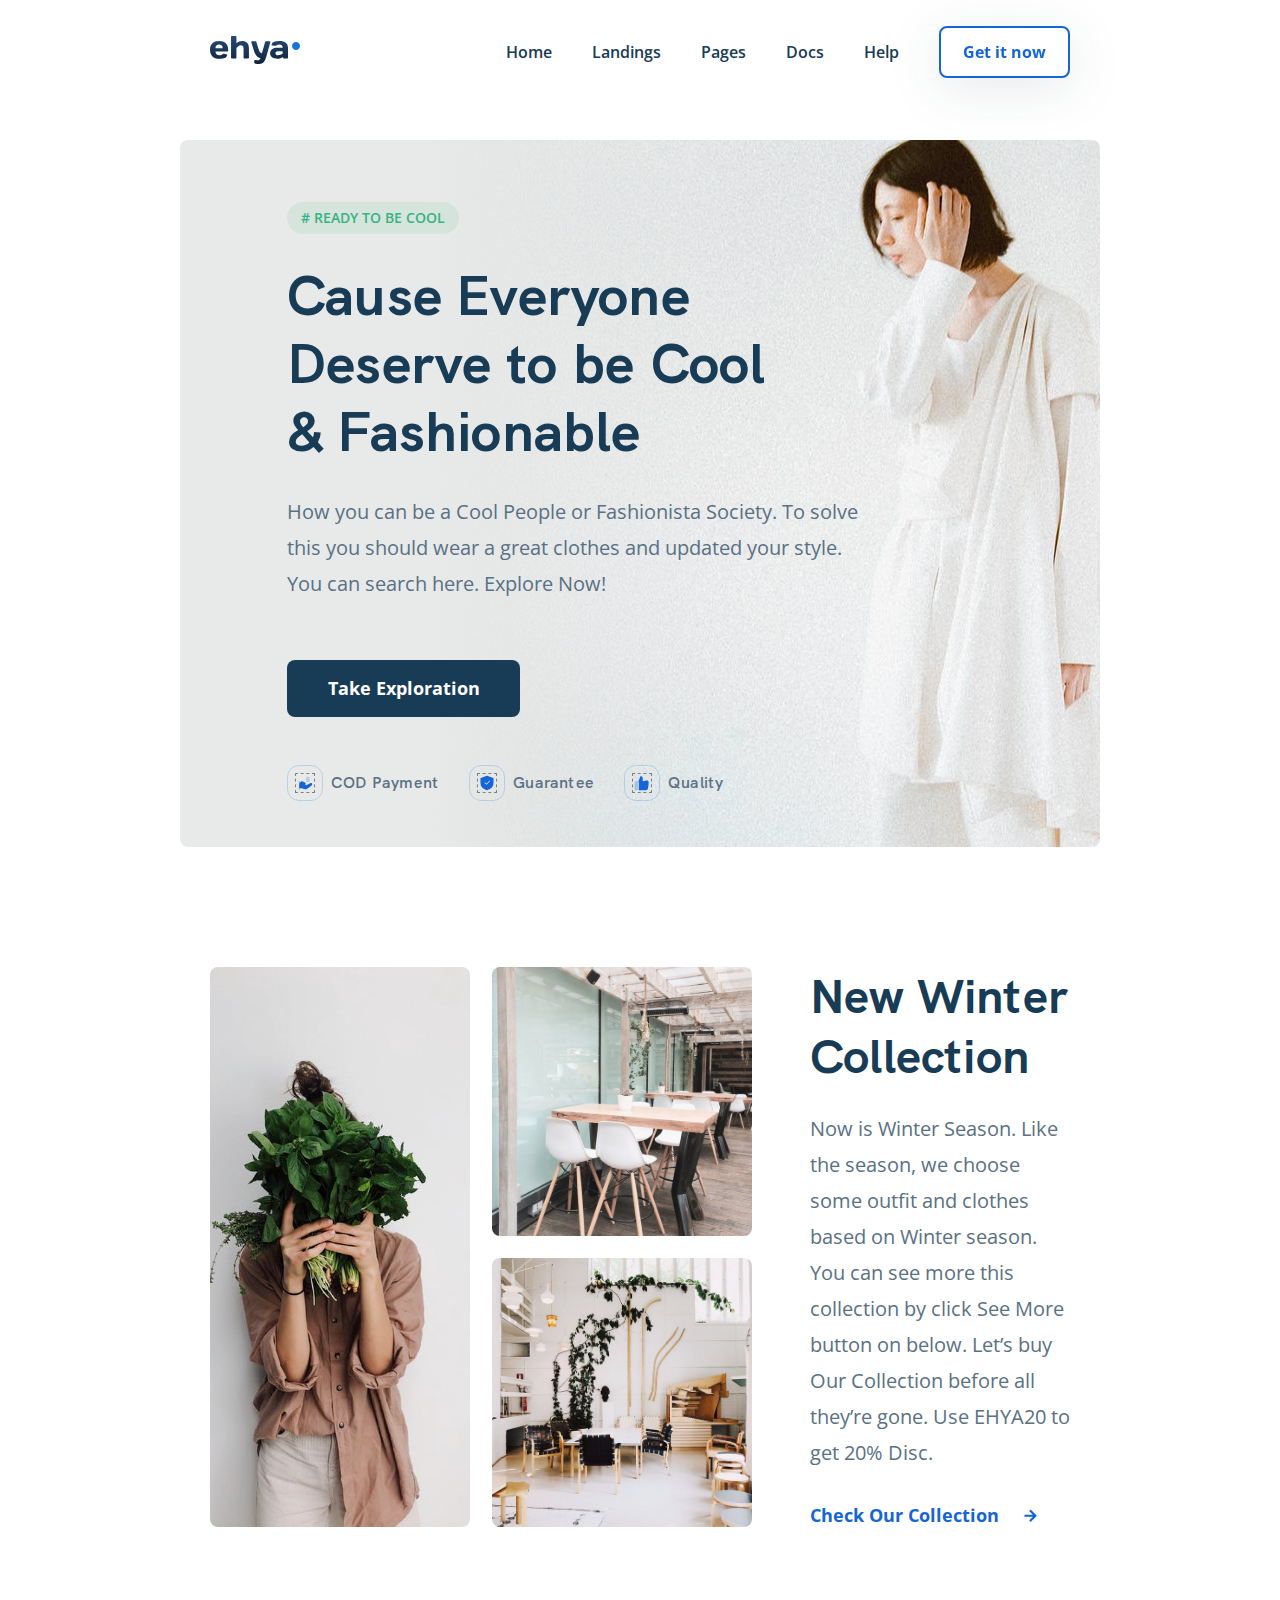
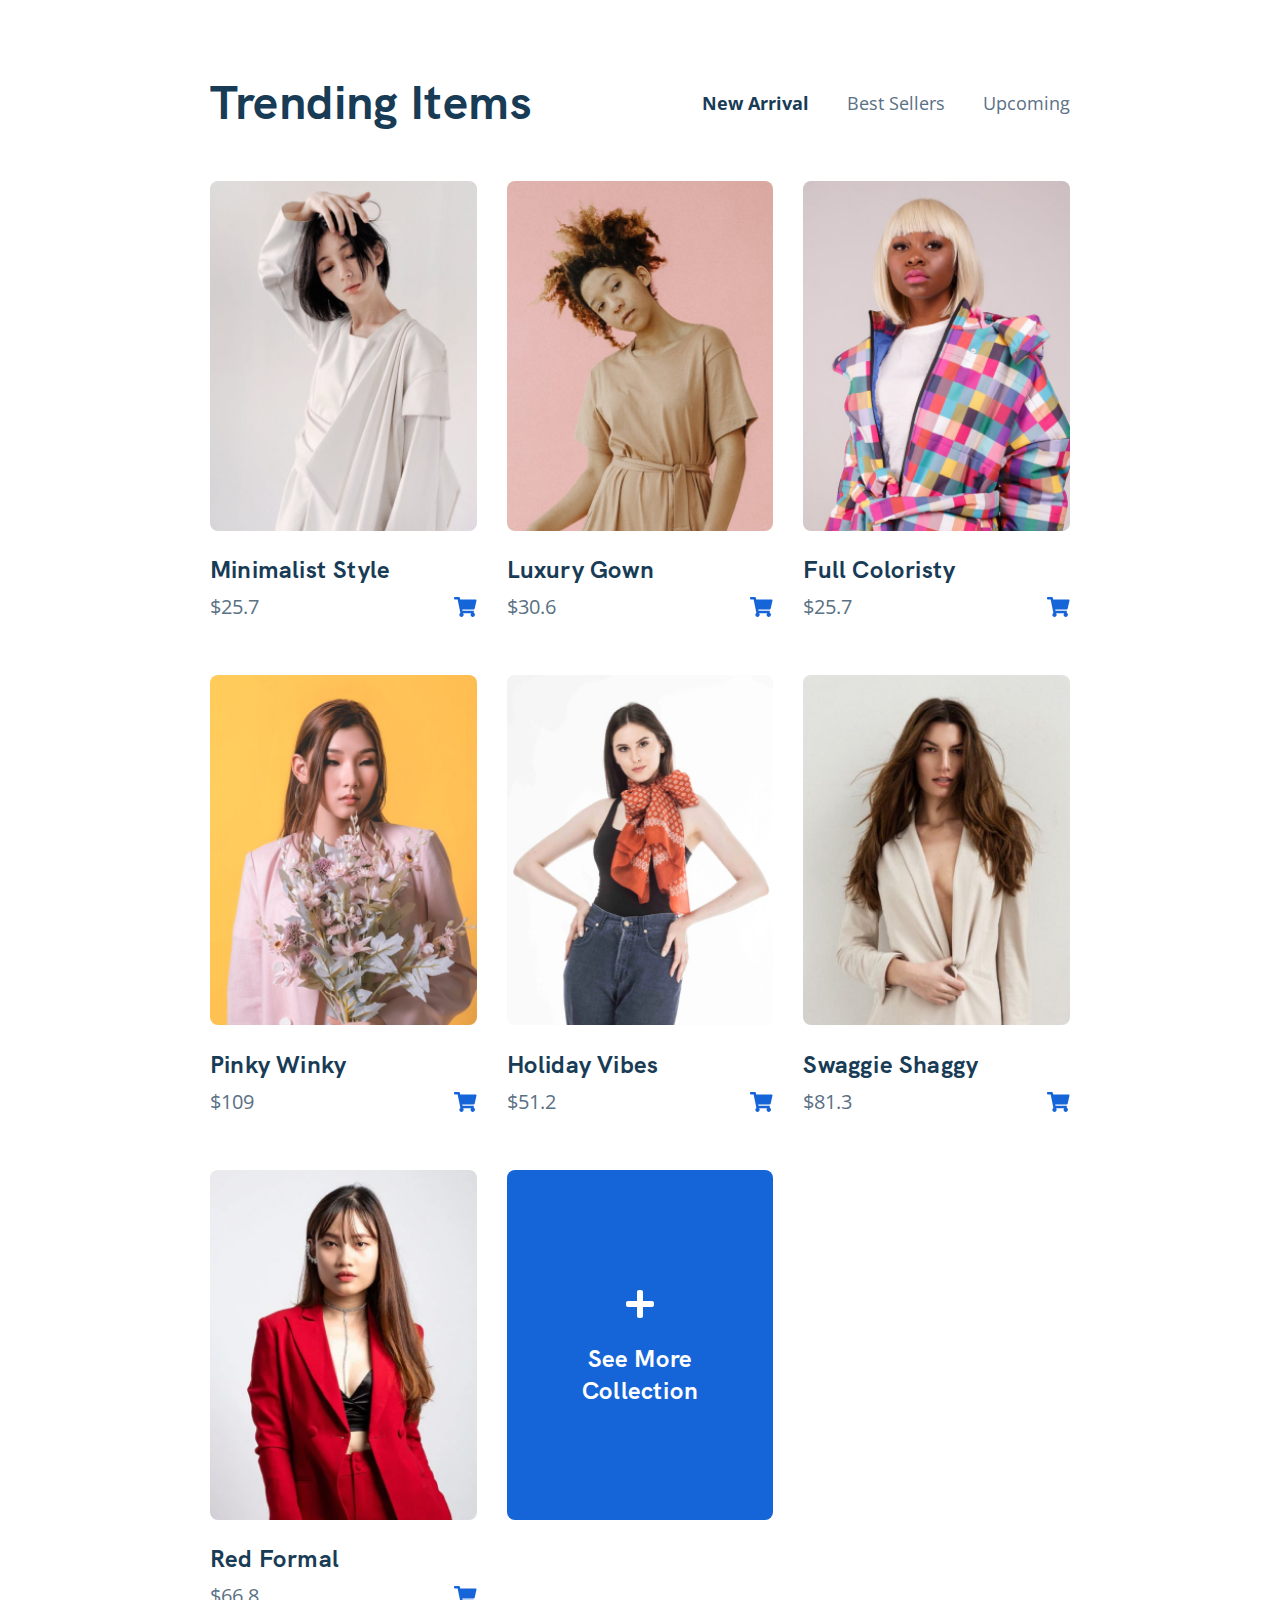
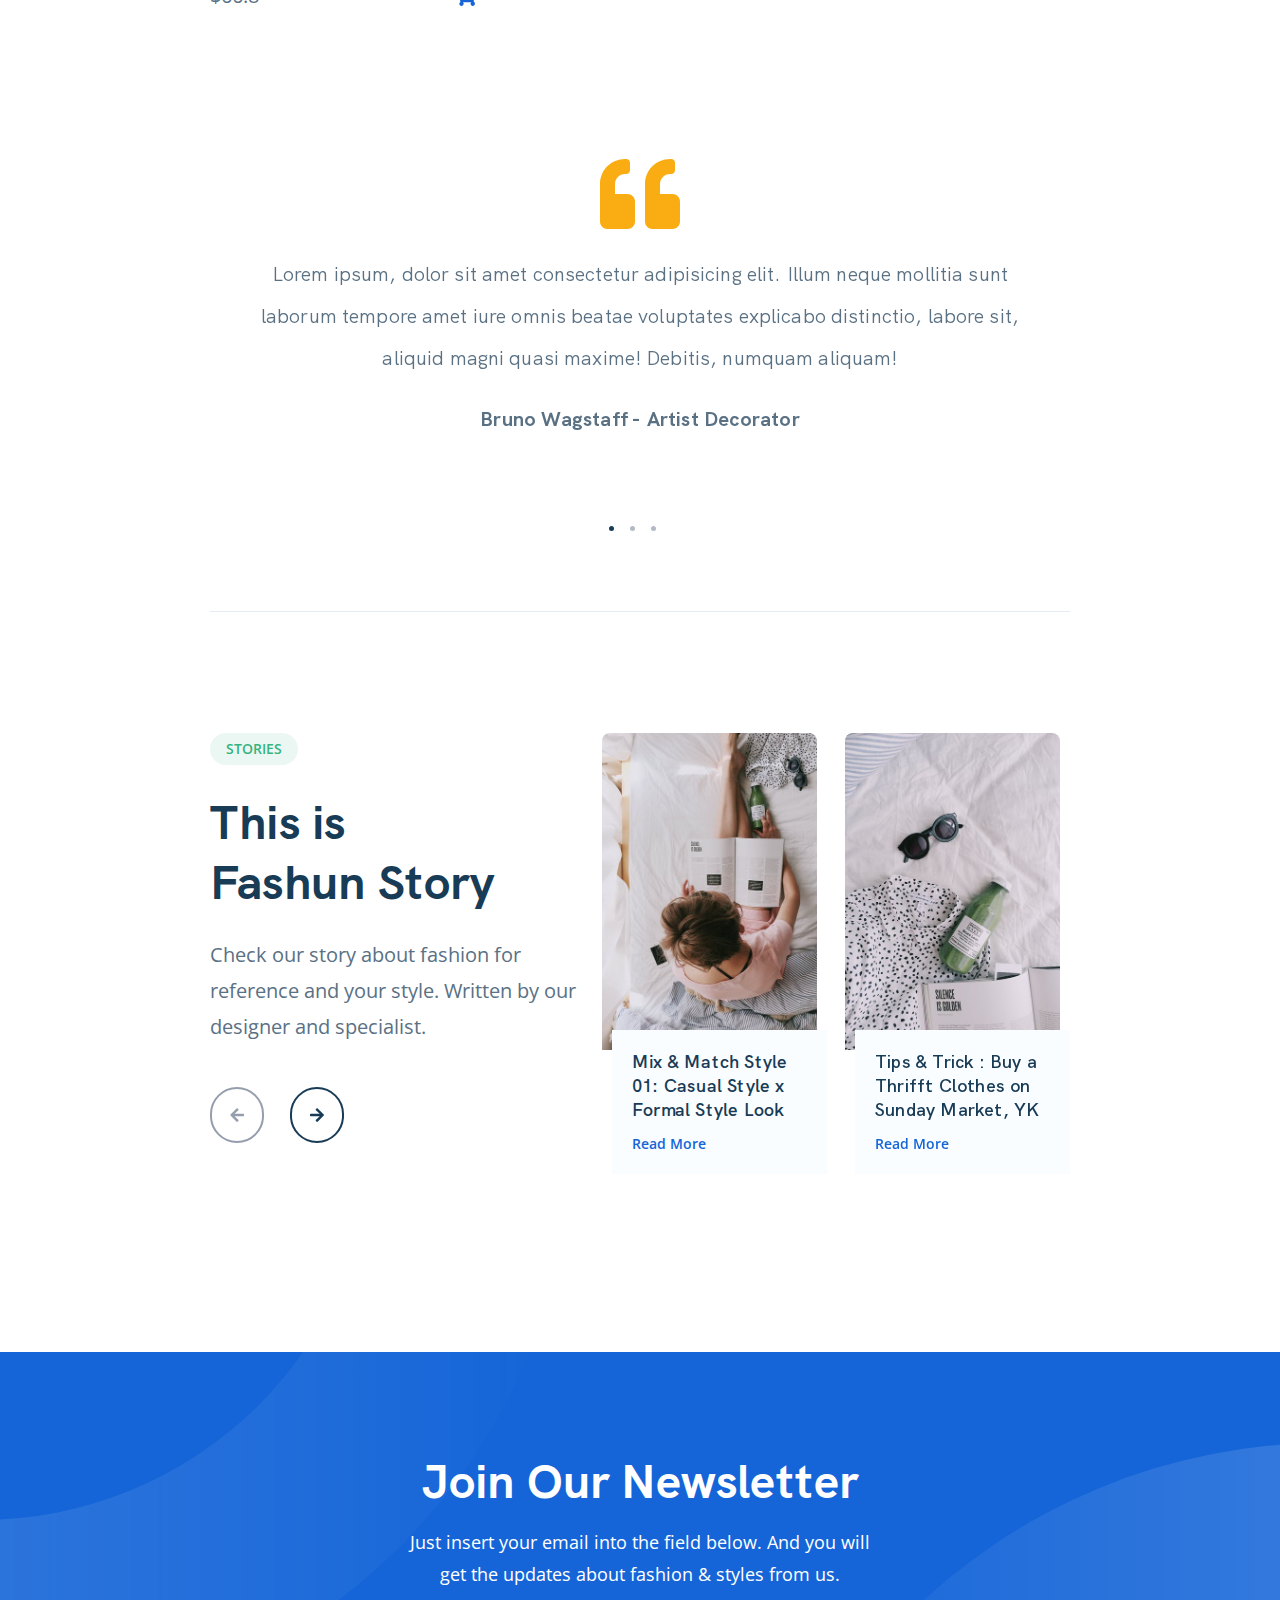
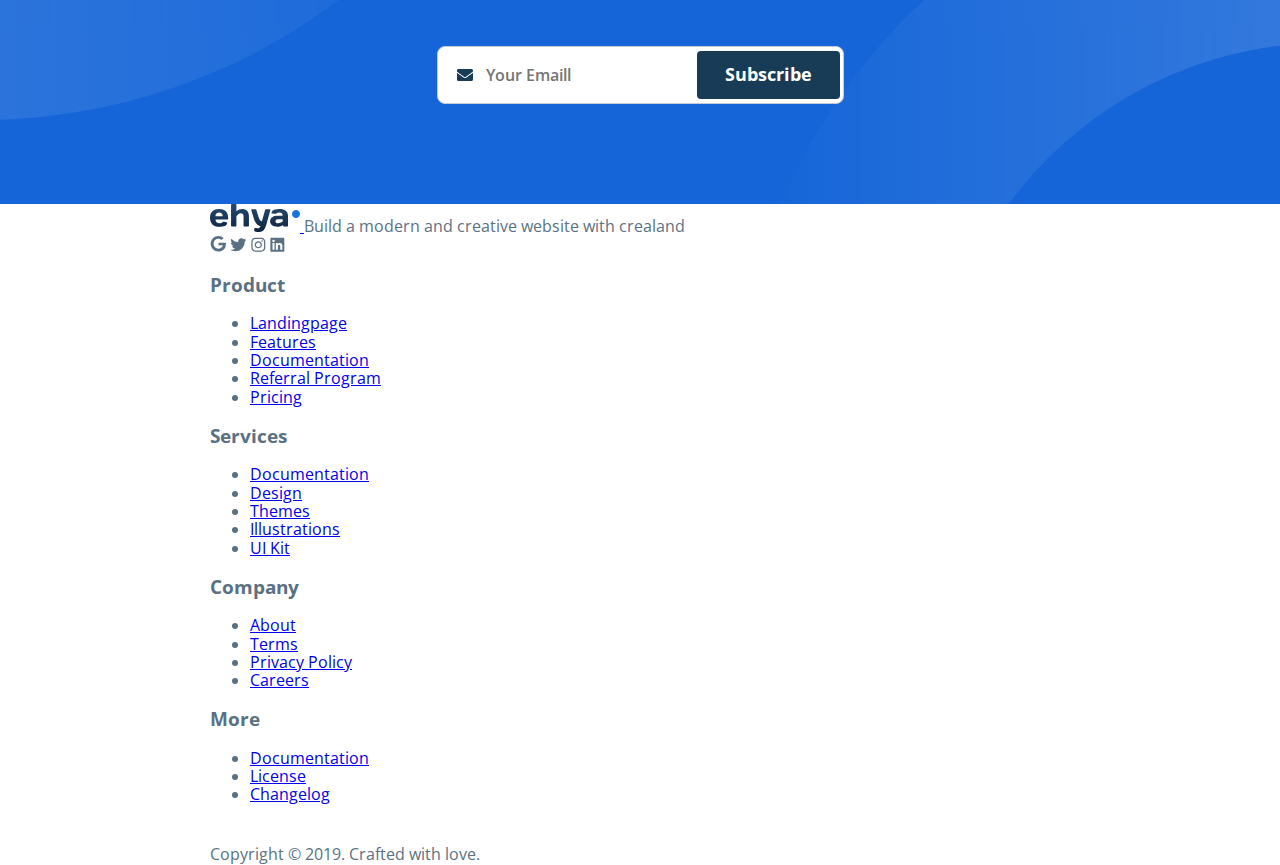
==== index.html @ c58fa890 "create: footer in index html" ====
<!DOCTYPE html>
<html lang="en">
  <head>
    <meta charset="UTF-8" />
    <meta name="viewport" content="width=device-width, initial-scale=1.0" />
    <title>Ehya - Your Fashion</title>
    <link
      href="https://fonts.googleapis.com/css2?family=Open+Sans:wght@400;600;700&display=swap"
      rel="stylesheet"
    />
    <link rel="stylesheet" href="css/swiper-bundle.min.css" />
    <link rel="stylesheet" href="css/style.css" />
  </head>
  <body>
    <header class="header">
      <div class="container header__container">
        <div class="header-wrapper">
          <a href="#" class="logo">
            <img src="img/header/Logo.svg" alt="Logo: Ehya" class="logo" />
          </a>
          <div class="header-right header-right--mobile--hiden">
            <nav>
              <ul class="header-menu">
                <li class="header-menu__item">
                  <a href="#" class="header-menu__link">Home</a>
                </li>
                <li class="header-menu__item">
                  <a href="#" class="header-menu__link">Landings</a>
                </li>
                <li class="header-menu__item">
                  <a href="#" class="header-menu__link">Pages</a>
                </li>
                <li class="header-menu__item">
                  <a href="#" class="header-menu__link">Docs</a>
                </li>
                <li class="header-menu__item">
                  <a href="#" class="header-menu__link">Help</a>
                </li>
              </ul>
            </nav>
            <button class="header__button">Get it now</button>
            <button class="header-right__button">
              <img src="img/header/close.svg" alt="Icon: close" />
            </button>
          </div>
          <!-- /.header-right -->
          <button class="menu-button header__menu-button">
            <span class="menu-button__line"></span>
            <span class="menu-button__line"></span>
            <span class="menu-button__line"></span>
          </button>
        </div>
        <!-- /.header-wrapper -->
      </div>
      <!-- /.container -->
    </header>
    <!-- /.header -->

    <div class="hero">
      <div class="hero__background">
        <div class="hero__container">
          <div class="hero__info">
            <span class="hero__badge badge"># Ready to be Cool</span>
            <h1 class="title hero__title">
              Cause Everyone Deserve to&nbsp;be&nbsp;Cool & Fashionable
            </h1>
            <p class="hero__text">
              How you can be a Cool People or Fashionista Society. To solve this
              you should wear a great clothes and updated your style. You can
              search here. Explore Now!
            </p>
          </div>
          <!-- /.hero__info -->
          <button class="hero__button">Take Exploration</button>
          <ul class="hero__list">
            <li class="hero__item">
              <div class="hero__image-wrapper">
                <img
                  src="img/hero/Icon_Get_Money.svg"
                  alt="Icon: Get Money"
                  class="hero__image"
                />
              </div>
              <span class="hero__advantage">COD Payment</span>
            </li>
            <li class="hero__item">
              <div class="hero__image-wrapper">
                <img
                  src="img/hero/Icon_Protection.svg"
                  alt="Icon: Protection"
                  class="hero__image"
                />
              </div>
              <span class="hero__advantage">Guarantee</span>
            </li>
            <li class="hero__item">
              <div class="hero__image-wrapper">
                <img
                  src="img/hero/Icon_Like.svg"
                  alt="Icon: Like"
                  class="hero__image"
                />
              </div>
              <span class="hero__advantage">Quality</span>
            </li>
          </ul>
        </div>
        <!-- /.hero__container -->
      </div>
    </div>
    <!-- /.hero -->

    <div class="collection">
      <div class="container">
        <div class="collection-wrapper">
          <div class="collection__image-wrapper">
            <img
              src="img/collection/image-big.png"
              alt="Image: Collection image"
              class="collection__image collection__image--big"
            />
            <img
              src="img/collection/image-small-1.png"
              alt="Image: Collection image"
              class="collection__image"
            />
            <img
              src="img/collection/image-small-2.png"
              alt="Image: Collection Image"
              class="collection__image"
            />
          </div>
          <!-- /.collection__image-wrapper -->
          <div class="collection__info">
            <h2 class="title collection__title">New Winter Collection</h2>
            <p class="collection__text">
              Now is Winter Season. Like the season, we choose some outfit and
              clothes based on Winter season. You can see more this collection
              by click See More button on below. Let’s buy Our Collection before
              all they’re gone. Use EHYA20 to get 20% Disc.
            </p>
            <a href="#" class="collection__link">
              Check Our Collection
              <img
                src="img/collection/arrow.svg"
                alt="Icon: Arrow"
                class="collection__arrow"
              />
            </a>
          </div>
          <!-- /.collection__info -->
        </div>
        <!-- /.collection-wrapper -->
      </div>
      <!-- /.container -->
    </div>
    <!-- /.collection -->

    <div class="trends">
      <div class="container">
        <div class="trends__top">
          <h2 class="title trends__title">Trending Items</h2>
          <ul class="tabs">
            <li
              data-target=".new-arrival"
              class="tabs__item tabs__item--active"
            >
              New Arrival
            </li>
            <li data-target=".best-sellers" class="tabs__item">Best Sellers</li>
            <li data-target=".upcoming" class="tabs__item">Upcoming</li>
          </ul>
        </div>
        <!-- /.trends__top -->
        <div class="card-wrapper">
          <div class="card trends__card card--active new-arrival upcoming">
            <img
              src="img/trends/minimalist-style.jpg"
              alt="Image: Minimalist Style"
              class="card__image"
            />
            <div class="card__info">
              <h3 class="card__title">Minimalist Style</h3>
              <span class="card__price">$25.7</span>
              <img
                src="img/trends/shopping-cart.svg"
                alt="Icon: Shopping cart"
                class="card__cart"
              />
            </div>
            <!-- /.card__info -->
          </div>
          <!-- /.card -->

          <div class="card trends__card card--active new-arrival upcoming">
            <img
              src="img/trends/luxury-gown.jpg"
              alt="Image: Luxury Gown"
              class="card__image"
            />
            <div class="card__info">
              <h3 class="card__title">Luxury Gown</h3>
              <span class="card__price">$30.6</span>
              <img
                src="img/trends/shopping-cart.svg"
                alt="Icon: Shopping cart"
                class="card__cart"
              />
            </div>
            <!-- /.card__info -->
          </div>
          <!-- /.card -->

          <div class="card trends__card card--active new-arrival best-sellers">
            <img
              src="img/trends/full-coloristy.jpg"
              alt="Image: Full Coloristy"
              class="card__image"
            />
            <div class="card__info">
              <h3 class="card__title">Full Coloristy</h3>
              <span class="card__price">$25.7</span>
              <img
                src="img/trends/shopping-cart.svg"
                alt="Icon: Shopping cart"
                class="card__cart"
              />
            </div>
            <!-- /.card__info -->
          </div>
          <!-- /.card -->

          <div
            class="card trends__card card--active new-arrival best-sellers upcoming"
          >
            <img
              src="img/trends/pinky-winky.jpg"
              alt="Image: Pinky Winky"
              class="card__image"
            />
            <div class="card__info">
              <h3 class="card__title">Pinky Winky</h3>
              <span class="card__price">$109</span>
              <img
                src="img/trends/shopping-cart.svg"
                alt="Icon: Shopping cart"
                class="card__cart"
              />
            </div>
            <!-- /.card__info -->
          </div>
          <!-- /.card -->

          <div class="card trends__card card--active new-arrival upcoming">
            <img
              src="img/trends/holiday-vibes.jpg"
              alt="Image: Holiday Vibes"
              class="card__image"
            />
            <div class="card__info">
              <h3 class="card__title">Holiday Vibes</h3>
              <span class="card__price">$51.2</span>
              <img
                src="img/trends/shopping-cart.svg"
                alt="Icon: Shopping cart"
                class="card__cart"
              />
            </div>
            <!-- /.card__info -->
          </div>
          <!-- /.card -->

          <div class="card trends__card card--active new-arrival best-sellers">
            <img
              src="img/trends/swaggie-shaggy.jpg"
              alt="Image: Swaggie Shaggy"
              class="card__image"
            />
            <div class="card__info">
              <h3 class="card__title">Swaggie Shaggy</h3>
              <span class="card__price">$81.3</span>
              <img
                src="img/trends/shopping-cart.svg"
                alt="Icon: Shopping cart"
                class="card__cart"
              />
            </div>
            <!-- /.card__info -->
          </div>
          <!-- /.card -->

          <div class="card trends__card card--active new-arrival">
            <img
              src="img/trends/red-formal.jpg"
              alt="Image: Red Formal"
              class="card__image"
            />
            <div class="card__info">
              <h3 class="card__title">Red Formal</h3>
              <span class="card__price">$66.8</span>
              <img
                src="img/trends/shopping-cart.svg"
                alt="Icon: Shopping cart"
                class="card__cart"
              />
            </div>
            <!-- /.card__info -->
          </div>
          <!-- /.card -->

          <div class="card-add trends__card">
            <div class="card-add__info">
              <img
                src="img/trends/plus.svg"
                alt="Icon: Plus"
                class="card-add__image"
              />
              <span class="card-add__text">See More Collection</span>
            </div>
            <!-- /.card-add__info -->
          </div>
          <!-- /.card-add -->
        </div>
        <!-- /.card-wrapper -->
      </div>
      <!-- /.container -->
    </div>
    <!-- /.trends -->

    <div class="comments">
      <div class="comments__swiper-container swiper-container">
        <div class="comments__swiper-wrapper swiper-wrapper">
          <div class="comments__swiper-slide swiper-slide">
            <img
              src="img/comments/quote.svg"
              alt="Icon: quote"
              class="comments__image"
            />
            <p class="comments__text">
              Lorem ipsum, dolor sit amet consectetur adipisicing elit. Illum
              neque mollitia sunt laborum tempore amet iure omnis beatae
              voluptates explicabo distinctio, labore sit, aliquid magni quasi
              maxime! Debitis, numquam aliquam!
            </p>
            <span class="comments__author">
              <span class="comments__author-name">Bruno Wagstaff -&#160;</span>
              Artist Decorator
            </span>
          </div>
          <!-- /.comments__swiper-slide -->

          <div class="comments__swiper-slide swiper-slide">
            <img
              src="img/comments/quote.svg"
              alt="Icon: quote"
              class="comments__image"
            />
            <p class="comments__text">
              "I absolutely love the designs and styles that Ehya creates..They
              are so different and innovative. I have bought several times from
              the collections and what I love is that they really are timeless
              pieces and the quality of the fabric is devine.... I look forward
              to seeing the new collections from season to season”
            </p>
            <span class="comments__author">
              <span class="comments__author-name">Alicia Puma -&#160;</span>
              Fashun Customer
            </span>
          </div>
          <!-- /.comments__swiper-slide -->

          <div class="comments__swiper-slide swiper-slide">
            <img
              src="img/comments/quote.svg"
              alt="Icon: quote"
              class="comments__image"
            />
            <p class="comments__text">
              Lorem ipsum dolor sit amet consectetur adipisicing elit.
              Voluptatibus sapiente dolorem qui tempore nobis cumque culpa enim
              asperiores. Veritatis, sint autem. Quaerat, fugit possimus nihil
              neque ratione ipsum vero modi libero consequatur doloremque
              tempore hic!
            </p>
            <span class="comments__author">
              <span class="comments__author-name">Jaylen Sullivan -&#160;</span>
              Stylist
            </span>
          </div>
          <!-- /.comments__swiper-slide -->
        </div>
        <!-- /.comments__swiper-wrapper -->

        <div class="comments__swiper-pagination"></div>
        <!-- /.comments__swiper-pagination -->
      </div>
      <!-- /.comments__swiper-container -->
    </div>
    <!-- /.comments -->

    <div class="history">
      <div class="container">
        <div class="history-wrapper">
          <div class="history__left">
            <span class="history__badge badge">Stories</span>
            <h2 class="title history__title">This is Fashun&nbsp;Story</h2>
            <p class="history__text">
              Check our story about fashion for reference and your style.
              Written by our designer and specialist.
            </p>
            <div class="history__button-wrapper">
              <button class="history__button history__button-prev">
                <svg class="history__icon">
                  <use xlink:href="img/history/arrow-sprite.svg#left"></use>
                </svg>
              </button>
              <button class="history__button history__button-next">
                <svg class="history__icon">
                  <use xlink:href="img/history/arrow-sprite.svg#right"></use>
                </svg>
              </button>
            </div>
            <!-- /.history__button-wrapper -->
          </div>
          <!-- /.history__left -->

          <div class="history__swiper-container swiper-container">
            <div class="swiper-wrapper">
              <div class="history__swiper-slide history-slide swiper-slide">
                <img
                  src="img/history/history-slide-1.png"
                  alt="Image: Slide image"
                  class="history-slide__image"
                />
                <div class="history-slide__info">
                  <h3 class="history-slide__title">
                    Mix & Match Style 01: Casual Style x Formal Style Look
                  </h3>
                  <a href="#" class="history-slide__link">Read More</a>
                </div>
              </div>
              <!-- /.history__swiper-slide -->

              <div class="history__swiper-slide history-slide swiper-slide">
                <img
                  src="img/history/history-slide-2.png"
                  alt="Image: Slide image"
                  class="history-slide__image"
                />
                <div class="history-slide__info">
                  <h3 class="history-slide__title">
                    Tips & Trick : Buy a Thrifft Clothes on Sunday Market, YK
                  </h3>
                  <a href="#" class="history-slide__link">Read More</a>
                </div>
              </div>
              <!-- /.history__swiper-slide -->

              <div class="history__swiper-slide history-slide swiper-slide">
                <img
                  src="img/history/history-slide-3.jpg"
                  alt="Image: Slide image"
                  class="history-slide__image"
                />
                <div class="history-slide__info">
                  <h3 class="history-slide__title">
                    Mix & Match Style 01: Casual Style x Formal Style Look
                  </h3>
                  <a href="#" class="history-slide__link">Read More</a>
                </div>
              </div>
              <!-- /.history__swiper-slide -->

              <div class="history__swiper-slide history-slide swiper-slide">
                <img
                  src="img/history/history-slide-4.jpg"
                  alt="Image: Slide image"
                  class="history-slide__image"
                />
                <div class="history-slide__info">
                  <h3 class="history-slide__title">
                    Mix & Match Style 01: Casual Style x Formal Style Look
                  </h3>
                  <a href="#" class="history-slide__link">Read More</a>
                </div>
              </div>
              <!-- /.history__swiper-slide -->
            </div>
            <!-- /.history__swiper-wrapper -->
          </div>
          <!-- /.history__swiper-container -->
        </div>
        <!-- /.history-wrapper -->
      </div>
      <!-- /.container -->
    </div>
    <!-- /.history -->

    <div class="feedback">
      <div class="feedback__circle feedback__circle--first"></div>
      <!-- /.feedback__circle -->
      <div class="container">
        <div class="feedback-wrapper">
          <div class="feedback__left">
            <h2 class="title feedback__title">Join Our Newsletter</h2>
            <p class="feedback__text">
              Just insert your email into the field below. And you will get the
              updates about fashion & styles from us.
            </p>
          </div>
          <!-- /.feedback__left -->
          <form action="send.php" method="POST" class="feedback__form form">
            <img
              src="img/feedback/email.svg"
              alt="Icon: email"
              class="feedback__icon"
            />
            <input
              type="email"
              class="feedback__input"
              placeholder="Your Emaill"
              name="email"
              required
            />
            <button class="feedback__button">Subscribe</button>
          </form>
        </div>
        <!-- /.feedback-wrapper -->
      </div>
      <!-- /.container -->
      <div class="feedback__circle feedback__circle--second"></div>
      <!-- /.feedback__circle -->
    </div>
    <!-- /.feedback -->

    <div class="footer">
      <div class="container">
        <div class="footer-top">
          <div class="footer__info">
            <a href="#" class="logo">
              <img src="img/header/Logo.svg" alt="Logo: Ehya" class="logo" />
            </a>
            <span class="footer__text"
              >Build a modern and creative website with crealand</span
            >
            <div class="footer__social">
              <a
                href="mail.google.com"
                target="_blank"
                class="footer__social-link"
                ><img
                  src="img/footer/google.svg"
                  alt="Icon: google"
                  class="footer__social-icon"
              /></a>
              <a href="twitter.com" target="_blank" class="footer__social-link"
                ><img
                  src="img/footer/twitter.svg"
                  alt="Icon: twitter"
                  class="footer__social-icon"
              /></a>
              <a
                href="instagram.com"
                target="_blank"
                class="footer__social-link"
                ><img
                  src="img/footer/instagram.svg"
                  alt="Icon: instagram"
                  class="footer__social-icon"
              /></a>
              <a
                href="ru.linkedin.com"
                target="_blank"
                class="footer__social-link"
                ><img
                  src="img/footer/linkedin.svg"
                  alt="Icon: linkedin"
                  class="footer__social-icon"
              /></a>
            </div>
            <!-- /.footer__social -->
          </div>
          <!-- /.footer__info -->

          <div class="footer__list footer__product">
            <h3 class="footer__title">Product</h3>
            <ul class="footer__ul">
              <li class="footer__item">
                <a href="#" class="footer__link">Landingpage</a>
              </li>
              <li class="footer__item">
                <a href="#" class="footer__link">Features</a>
              </li>
              <li class="footer__item">
                <a href="#" class="footer__link">Documentation</a>
              </li>
              <li class="footer__item">
                <a href="#" class="footer__link">Referral Program</a>
              </li>
              <li class="footer__item">
                <a href="#" class="footer__link">Pricing</a>
              </li>
            </ul>
          </div>
          <!-- /.footer-list -->

          <div class="footer__list">
            <h3 class="footer__title">Services</h3>
            <ul class="footer__ul">
              <li class="footer__item">
                <a href="#" class="footer__link">Documentation</a>
              </li>
              <li class="footer__item">
                <a href="#" class="footer__link">Design</a>
              </li>
              <li class="footer__item">
                <a href="#" class="footer__link">Themes</a>
              </li>
              <li class="footer__item">
                <a href="#" class="footer__link">Illustrations</a>
              </li>
              <li class="footer__item">
                <a href="#" class="footer__link">UI Kit</a>
              </li>
            </ul>
          </div>
          <!-- /.footer-list -->

          <div class="footer__list footer__company">
            <h3 class="footer__title">Company</h3>
            <ul class="footer__ul">
              <li class="footer__item">
                <a href="#" class="footer__link">About</a>
              </li>
              <li class="footer__item">
                <a href="#" class="footer__link">Terms</a>
              </li>
              <li class="footer__item">
                <a href="#" class="footer__link">Privacy Policy</a>
              </li>
              <li class="footer__item">
                <a href="#" class="footer__link">Careers</a>
              </li>
            </ul>
          </div>
          <!-- /.footer-list -->

          <div class="footer__list">
            <h3 class="footer__title">More</h3>
            <ul class="footer__ul">
              <li class="footer__item">
                <a href="#" class="footer__link">Documentation</a>
              </li>
              <li class="footer__item">
                <a href="#" class="footer__link">License</a>
              </li>
              <li class="footer__item">
                <a href="#" class="footer__link">Changelog</a>
              </li>
            </ul>
          </div>
          <!-- /.footer-list -->
        </div>
        <!-- /.footer-top -->

        <div class="footer-bottom">
          <div class="footer__image-wrapper">
            <img
              src="img/footer/heart.svg"
              alt="Icon: heart"
              class="footer__image"
            />
          </div>
          <span class="footer__copyright"
            >Copyright © 2019. Crafted with love.</span
          >
        </div>
        <!-- /.footer-bottom -->
      </div>
      <!-- /.container -->
    </div>
    <!-- /.footer -->

    <script src="js/jquery-3.5.1.min.js"></script>
    <script src="js/swiper-bundle.min.js"></script>
    <script src="js/jquery.validate.min.js"></script>
    <script src="js/main.js"></script>
  </body>
</html>
---- css/style.css ----
@font-face{font-family:'HK Grotesk';src:url("../fonts/HKGrotesk-Regular.woff2") format("woff2");src:url("../fonts/HKGrotesk-Regular.woff") format("woff");font-weight:400;font-style:normal;display:swap}@font-face{font-family:'HK Grotesk';src:url("../fonts/HKGrotesk-SemiBold.woff2") format("woff2");src:url("../fonts/HKGrotesk-SemiBold.woff") format("woff");font-weight:600;font-style:normal;display:swap}@font-face{font-family:'HK Grotesk';src:url("../fonts/HKGrotesk-Bold.woff2") format("woff2");src:url("../fonts/HKGrotesk-Bold.woff") format("woff");font-weight:700;font-style:normal;display:swap}*{box-sizing:border-box}html{overflow-x:hidden}body{font-family:'Open Sans', sans-serif;color:#5A7184;background-color:#fff;overflow-x:hidden}button,input{outline:none}button:active,button:focus,input:active,input:focus{outline:none}.container{max-width:1140px;margin:auto}.title{margin:0;font-family:HK Grotesk;font-style:normal;font-weight:bold;font-size:48px;line-height:60px;letter-spacing:0.2px;color:#183B56}.badge{padding:6px;display:inline-block;font-style:normal;font-weight:600;font-size:14px;line-height:20px;color:#36B37E;text-align:center;text-transform:uppercase;background:rgba(54,179,126,0.1);border-radius:2000px}/*! normalize.css v8.0.1 | MIT License | github.com/necolas/normalize.css */html{line-height:1.15;-webkit-text-size-adjust:100%}body{margin:0}main{display:block}h1{font-size:2em;margin:0.67em 0}hr{box-sizing:content-box;height:0;overflow:visible}pre{font-family:monospace, monospace;font-size:1em}a{background-color:transparent}abbr[title]{border-bottom:none;text-decoration:underline;text-decoration:underline dotted}b,strong{font-weight:bolder}code,kbd,samp{font-family:monospace, monospace;font-size:1em}small{font-size:80%}sub,sup{font-size:75%;line-height:0;position:relative;vertical-align:baseline}sub{bottom:-0.25em}sup{top:-0.5em}img{border-style:none}button,input,optgroup,select,textarea{font-family:inherit;font-size:100%;line-height:1.15;margin:0}button,input{overflow:visible}button,select{text-transform:none}button,[type="button"],[type="reset"],[type="submit"]{-webkit-appearance:button}button::-moz-focus-inner,[type="button"]::-moz-focus-inner,[type="reset"]::-moz-focus-inner,[type="submit"]::-moz-focus-inner{border-style:none;padding:0}button:-moz-focusring,[type="button"]:-moz-focusring,[type="reset"]:-moz-focusring,[type="submit"]:-moz-focusring{outline:1px dotted ButtonText}fieldset{padding:0.35em 0.75em 0.625em}legend{box-sizing:border-box;color:inherit;display:table;max-width:100%;padding:0;white-space:normal}progress{vertical-align:baseline}textarea{overflow:auto}[type="checkbox"],[type="radio"]{box-sizing:border-box;padding:0}[type="number"]::-webkit-inner-spin-button,[type="number"]::-webkit-outer-spin-button{height:auto}[type="search"]{-webkit-appearance:textfield;outline-offset:-2px}[type="search"]::-webkit-search-decoration{-webkit-appearance:none}::-webkit-file-upload-button{-webkit-appearance:button;font:inherit}details{display:block}summary{display:list-item}template{display:none}[hidden]{display:none}.header{padding:26px 0}.header-wrapper{display:flex;justify-content:space-between;align-items:center}.header-right{display:flex;align-items:center;padding-left:26px}.header-right__button{display:none}.header-menu{display:flex;justify-content:center;flex-wrap:wrap;margin:0;padding:0;list-style-type:none}.header-menu__item{font-style:normal;font-weight:600;font-size:16px;line-height:22px}.header-menu__item:not(:last-child){margin-right:40px}.header-menu__link{text-decoration:none;color:#183B56}.header__button{margin-left:40px;padding:13px;min-width:131px;background-color:#fff;border:2px solid #1565D8;border-radius:8px;filter:drop-shadow(0px 10px 25px rgba(21,37,72,0.1));font-style:normal;font-weight:bold;font-size:16px;line-height:22px;color:#1565D8}.hero{position:relative;padding-top:36px;padding-bottom:120px}.hero__background{width:1280px;margin:auto;background:#E8EAE9 url("../img/hero/hero-bg.png") 358px -377px no-repeat;border-radius:8px;overflow:hidden}.hero__container{width:100%;height:100%;padding:62px 107px 30px;background:linear-gradient(270deg, rgba(238,238,238,0.0001) 67.34%, #E8EAE9 100%);background-position:358px;background-repeat:no-repeat}.hero__info{max-width:652px;margin-bottom:58px}.hero__badge{min-width:172px}.hero__title{margin:28px 0;max-width:480px;font-size:56px;line-height:68px}.hero__text{margin:0;max-width:590px;font-style:normal;font-weight:normal;font-size:20px;line-height:36px}.hero__button{width:233px;margin-bottom:48px;padding:16px;background:#183B56;border-radius:8px;border:none;font-style:normal;font-weight:bold;font-size:18px;line-height:25px;text-align:center;color:#fff}.hero__list{margin:0;padding:0;display:flex;flex-wrap:wrap;list-style-type:none}.hero__item{display:flex;align-items:center;margin-bottom:16px}.hero__item:not(:last-child){margin-right:30px}.hero__image{width:20px;height:20px;border:1px dashed grey}.hero__image-wrapper{width:36px;height:36px;display:flex;margin-right:8px;border:0.75px solid rgba(21,101,216,0.2);align-items:center;justify-content:center;border-radius:12px}.hero__advantage{font-family:HK Grotesk;font-style:normal;font-weight:600;font-size:16px;line-height:20px;letter-spacing:0.2px}.menu-button{display:none}.collection{padding-bottom:145px}.collection-wrapper{display:flex}.collection__image{width:48%;height:48%;object-fit:cover;border-radius:8px}.collection__image--big{width:48%;height:100%}.collection__image-wrapper{width:670px;height:490px;display:flex;flex-direction:column;flex-wrap:wrap;justify-content:space-between;align-content:space-between}.collection__info{max-width:392px;margin-left:58px}.collection__title{margin-bottom:24px}.collection__text{margin-top:0;margin-bottom:32px;font-style:normal;font-weight:normal;font-size:20px;line-height:36px}.collection__link{text-decoration:none;font-style:normal;font-weight:bold;font-size:18px;line-height:25px;color:#1565D8}.collection__arrow{margin-left:20px}.trends{padding-bottom:95px}.trends__top{display:flex;align-items:center;justify-content:space-between;margin-bottom:48px}.trends__card{width:100%;margin-bottom:50px}.tabs{padding:0;margin:0;display:flex;list-style-type:none}.tabs__item{font-style:normal;font-weight:normal;font-size:18px;line-height:25px}.tabs__item:not(:last-child){margin-right:38px}.tabs__item--active{font-weight:bold;color:#183B56}.card{display:none}.card--active{display:block}.card-wrapper{display:grid;grid-template-columns:repeat(4, 1fr);column-gap:30px}.card__image{margin-bottom:20px;width:100%;height:350px;border-radius:8px;object-fit:cover}.card__title{margin-top:0;margin-bottom:3px;flex-basis:100%;font-family:HK Grotesk;font-style:normal;font-weight:bold;font-size:24px;line-height:32px;letter-spacing:0.2px;color:#183B56}.card__info{display:flex;flex-wrap:wrap;justify-content:space-between}.card__price{font-style:normal;font-weight:normal;font-size:20px;line-height:36px}.card-add{display:flex;justify-content:center;padding:120px 0 30px;height:350px;background-color:#1565D8;border-radius:8px;overflow:hidden}.card-add__info{max-width:140px;display:flex;align-items:center;text-align:center;flex-direction:column}.card-add__image{margin-bottom:25px}.card-add__text{font-family:HK Grotesk;font-style:normal;font-weight:bold;font-size:24px;line-height:32px;letter-spacing:0.2px;color:#fff}.comments{padding-bottom:80px}.comments__swiper-container{margin:auto;width:800px}.comments__swiper-slide{max-width:890px;display:flex;flex-direction:column;align-items:center;text-align:center}.comments__swiper-pagination{display:flex;justify-content:center}.comments__swiper-pagination-bullet{display:inline-block;margin-right:16px;width:5px;height:5px;background:#B3BAC5;border-radius:2.5px}.comments__swiper-pagination-bullet-active{background-color:#183B56}.comments__image{margin-bottom:24px}.comments__text{margin-top:0;margin-bottom:28px;font-family:HK Grotesk;font-style:normal;font-weight:normal;font-size:20px;line-height:42px;letter-spacing:0.133333px}.comments__author{margin-bottom:53px;display:flex;flex-wrap:wrap;justify-content:center;font-family:HK Grotesk;font-style:normal;font-weight:bold;font-size:20px;line-height:24px;letter-spacing:0.2px}.history{padding-bottom:140px}.history-wrapper{padding-top:121px;display:flex;justify-content:space-between;border-top:1px solid #E5EAF4}.history__left{max-width:392px}.history__badge{min-width:88px;margin-bottom:28px}.history__title{margin-bottom:24px}.history__text{margin-top:0;margin-bottom:42px;font-style:normal;font-weight:normal;font-size:20px;line-height:36px}.history__button{width:54px;height:56px;display:inline-flex;align-items:center;justify-content:center;background-color:#fff;border:2px solid #183B56;border-radius:2000px;fill:#183B56}.history__button-prev{margin-right:22px}.history__button--disabled{border-color:#959EAD;fill:#959EAD;cursor:default}.history__icon{width:14px;height:14px;fill:inherit}.history__swiper-container{max-width:662px;margin:0}.history-slide{position:relative;width:332px;padding-bottom:158px}.history-slide__image{width:312px;height:317px;object-fit:cover;border-radius:8px 8px 0px 0px}.history-slide__info{position:absolute;top:297px;left:10px;width:312px;padding:20px;background-color:#FAFDFF}.history-slide__title{max-height:104px;margin-top:0;margin-bottom:12px;font-family:HK Grotesk;font-style:normal;font-weight:600;font-size:22px;line-height:32px;letter-spacing:0.2px;color:#183B56;overflow:hidden}.history-slide__link{font-style:normal;font-weight:600;font-size:16px;line-height:22px;text-decoration:none;color:#1565D8}.feedback{position:relative;padding:100px 0;background:#1565D8;overflow:hidden}.feedback__circle{position:absolute;width:1186px;height:1186px;border-radius:50%;display:flex;align-items:center;justify-content:center;opacity:0.2}.feedback__circle::before{content:'';width:786px;height:786px;border-radius:50%;background-color:#1565D8}.feedback__circle--first{top:-818px;left:-612px;background:linear-gradient(270deg, rgba(255,255,255,0.0001) 0%, #fff 99.73%)}.feedback__circle--second{bottom:-825px;right:-639px;background:linear-gradient(270deg, #fff 28.21%, rgba(255,255,255,0.0001) 99.73%)}.feedback-wrapper{display:flex;align-items:center;justify-content:space-between}.feedback__left{z-index:1;max-width:490px}.feedback__title{color:#fff;margin-bottom:14px}.feedback__text{margin:0;font-style:normal;font-weight:normal;font-size:18px;line-height:32px;color:#fff}.feedback__form{max-height:58px;max-width:447px;display:flex;flex-direction:column;position:relative}.feedback__input{width:100%;height:100%;padding:17px 155px 17px 48px;font-style:normal;font-weight:600;font-size:16px;line-height:22px;background:#fff;border:1px solid #C3CAD9;border-radius:8px}.feedback__icon{position:absolute;top:21px;left:20px;width:16px;height:16px}.feedback__button{width:143px;max-height:48px;padding:11px;position:absolute;top:5px;right:4px;bottom:5px;font-style:normal;font-weight:bold;font-size:18px;line-height:25px;text-align:center;color:#FFFFFF;background:#183B56;border-radius:4px;border:none;text-overflow:clip;white-space:nowrap;overflow:hidden;z-index:1}.invalid{color:red}@media (max-width: 1295px){.container{max-width:860px}.hero__background{width:920px;background-position:250px}.hero__container{background-position:250px}.collection__image-wrapper{height:560px}.collection__info{max-width:260px}.card-wrapper{grid-template-columns:repeat(3, 1fr)}.feedback-wrapper{flex-direction:column;text-align:center}.feedback__left{margin-bottom:56px}}@media (min-width: 936px) and (max-width: 1295px){.history-slide__image{width:215px}.history-slide__info{width:215px}.history-slide__title{font-size:18px;line-height:24px}.history-slide__link{font-size:14px;line-height:20px}}@media (max-width: 935px){.container{max-width:700px}.header{padding:18px 0}.hero{padding:30px 0 80px}.hero__background{width:760px;background-position:0 -395px}.hero__container{padding:36px 28px 20px;background-position:0}.hero__info{max-width:410px;margin-bottom:36px}.hero__title{max-width:410px;margin-top:24px;margin-bottom:20px;font-size:48px;line-height:60px}.hero__text{max-width:400px;font-size:18px;line-height:32px}.hero__button{margin-bottom:40px}.tabs__item:not(:last-child){margin-right:20px}.card-wrapper{grid-template-columns:repeat(2, minmax(280px, 1fr));column-gap:48px}.comments__swiper-container{max-width:630px;width:92%}.comments__image{margin-bottom:12px}.comments__text{margin-bottom:36px}.comments__author{margin-bottom:36px}.history{padding-bottom:80px}.history-wrapper{padding-top:79px;flex-direction:column;align-items:center}.history__left{margin-bottom:36px;max-width:510px;text-align:center}.history__badge{margin-bottom:24px}.history__title{margin-bottom:16px}.history__text{margin-bottom:36px}.feedback{padding:72px 0 80px}.feedback__circle--first{top:-845px;left:-638px}.feedback__circle--second{bottom:-1078px;right:-756px}}@media (max-width: 768px){.container{max-width:672px;width:92%}.header{padding-top:26px;position:fixed;top:0;right:0;left:0;z-index:50;background-color:#fff}.header__container{max-width:650px;width:91%}.header-menu{flex-direction:column;flex-wrap:nowrap}.header-menu__item{margin-bottom:20px}.header__button{margin-left:0}.header-right{position:absolute;top:10px;right:8px;z-index:99;width:304px;padding:36px 24px;flex-direction:column;align-items:start;background-color:#fff;box-shadow:0px 16px 48px rgba(0,0,0,0.16)}.header-right--mobile--hiden{display:none}.header-right--visible{display:flex}.header-right__button{position:absolute;top:12px;right:16px;padding:0;width:24px;height:24px;display:flex;align-items:center;justify-content:center;border:none;background-color:#fff;cursor:pointer}.menu-button{display:flex;width:24px;height:24px;padding:0;align-items:center;justify-content:space-evenly;flex-direction:column;border:none;background-color:#fff;cursor:pointer}.menu-button__line{width:22px;height:2px;border-radius:2px;background-color:#3A4C66}.hero{padding-top:94px}.hero__background{max-width:728px;width:96%}.collection{padding-bottom:80px}.collection-wrapper{flex-direction:column}.collection__image-wrapper{width:100%;height:490px}.collection__info{margin-left:0;margin-top:40px;max-width:none}.collection__title{margin-bottom:18px}.collection__text{margin-bottom:30px}.trends{padding-bottom:30px}.trends__title{margin-bottom:28px}.trends__top{flex-direction:column;margin-bottom:56px}.tabs__item:not(:last-child){margin-right:38px}.card-wrapper{max-width:608px;margin:auto}.history__swiper-container{max-height:968px}.history-slide{height:475px}}@media (min-width: 769px){.header__button{cursor:pointer}.hero__button{cursor:pointer}.tabs__item{cursor:pointer}.card-add{cursor:pointer}.history__button:not(.history__button--disabled){cursor:pointer}.history__button:not(.history__button--disabled):active{background-color:#183B56;fill:#fff}.feedback__button{cursor:pointer}}@media (max-width: 660px){.card-wrapper{grid-template-columns:repeat(2, minmax(260px, 1fr));column-gap:30px}}@media (max-width: 576px){.title{font-size:28px;line-height:36px}.badge{padding:2px}.header{padding-top:18px}.hero{padding:88px 0 64px}.hero__background{width:100%;border-radius:0;background-position-x:center;background-position-y:-360px}.hero__container{padding:380px 20px 20px;background:linear-gradient(180deg, rgba(238,238,238,0.0001) 47.32%, #E8EAE9 65.51%);display:flex;justify-content:center;flex-wrap:wrap}.hero__info{margin-bottom:24px;text-align:center}.hero__title{margin-top:20px;font-size:32px;line-height:40px}.hero__text{font-size:16px;line-height:28px}.hero__button{padding:13px;font-size:16px;line-height:22px;margin-bottom:22px}.hero__list{max-width:300px;justify-content:space-around}.hero__item:not(:last-child){margin-right:0}.hero__image{width:14px;height:14px}.hero__image-wrapper{width:23px;height:23px;border-width:0.5px;border-radius:8px}.collection{padding-bottom:64px}.collection-wrapper{text-align:center}.collection__image{height:24%}.collection__image--big{width:100%;height:73%}.collection__image-wrapper{height:550px;flex-direction:row}.collection__info{margin-top:40px}.collection__title{margin-bottom:16px}.collection__text{margin-bottom:24px;font-size:16px;line-height:28px}.collection__link{font-size:16px;line-height:22px}.trends{padding-bottom:0}.trends__top{margin-bottom:36px}.trends__title{margin-bottom:24px}.trends__card{margin-bottom:20px}.tabs__item{font-size:16px;line-height:22px}.tabs__item:not(:last-child){margin-right:16px}.card-wrapper{grid-template-columns:repeat(2, minmax(140px, 1fr));column-gap:20px}.card__title{font-size:16px;line-height:20px}.card__image{height:260px;margin-bottom:13px}.card__info{justify-content:start}.card__price{font-size:14px;line-height:24px;margin-right:9px}.card__cart{width:14px}.card-add{padding:80px 0 15px;height:260px}.card-add__image{width:25px;height:32px}.card-add__info{max-width:110px}.card-add__text{font-size:20px;line-height:24px}.comments{padding-bottom:64px}.comments__image{width:70px;height:81px}.comments__text{margin-bottom:24px;font-size:18px;line-height:36px}.comments__author{margin-bottom:24px}.comments__author-name{flex-basis:100%}.comments__author-name::before{content:' - '}.history{padding-bottom:64px}.history-wrapper{padding-top:47px}.history__left{margin-bottom:26px}.history__badge{margin-bottom:24px}.history__title{margin-bottom:16px}.history__text{font-size:16px;line-height:28px}.history__button{width:48px;height:48px}.history__swiper-container{max-height:839px}.history-slide{width:280px;height:408px;padding-bottom:130px}.history-slide__image{width:270px;height:277px}.history-slide__info{top:257px;width:270px}.history-slide__title{font-size:20px;line-height:24px}.feedback{padding:64px 0}.feedback__circle{width:712px;height:712px}.feedback__circle::before{width:472px;height:472px}.feedback__circle--first{top:-321px;left:-552px}.feedback__circle--second{bottom:-466px;right:-566px}.feedback__left{margin-bottom:36px}.feedback__title{margin-bottom:24px}.feedback__text{font-size:16px;line-height:28px}.feedback__form{max-height:none;width:100%}.feedback__icon{top:17px}.feedback__input{height:48px;padding:13px 13px 13px 48px;font-size:16px;line-height:22px}.feedback__button{width:100%;position:relative;top:0;right:0;bottom:0;margin-top:10px}}@media (max-width: 400px){.collection__image-wrapper{height:410px}.card-wrapper{column-gap:10px}.card__image{height:170px}.card-add{padding:40px 0 5px;height:170px}}
/*# sourceMappingURL=style.css.map */
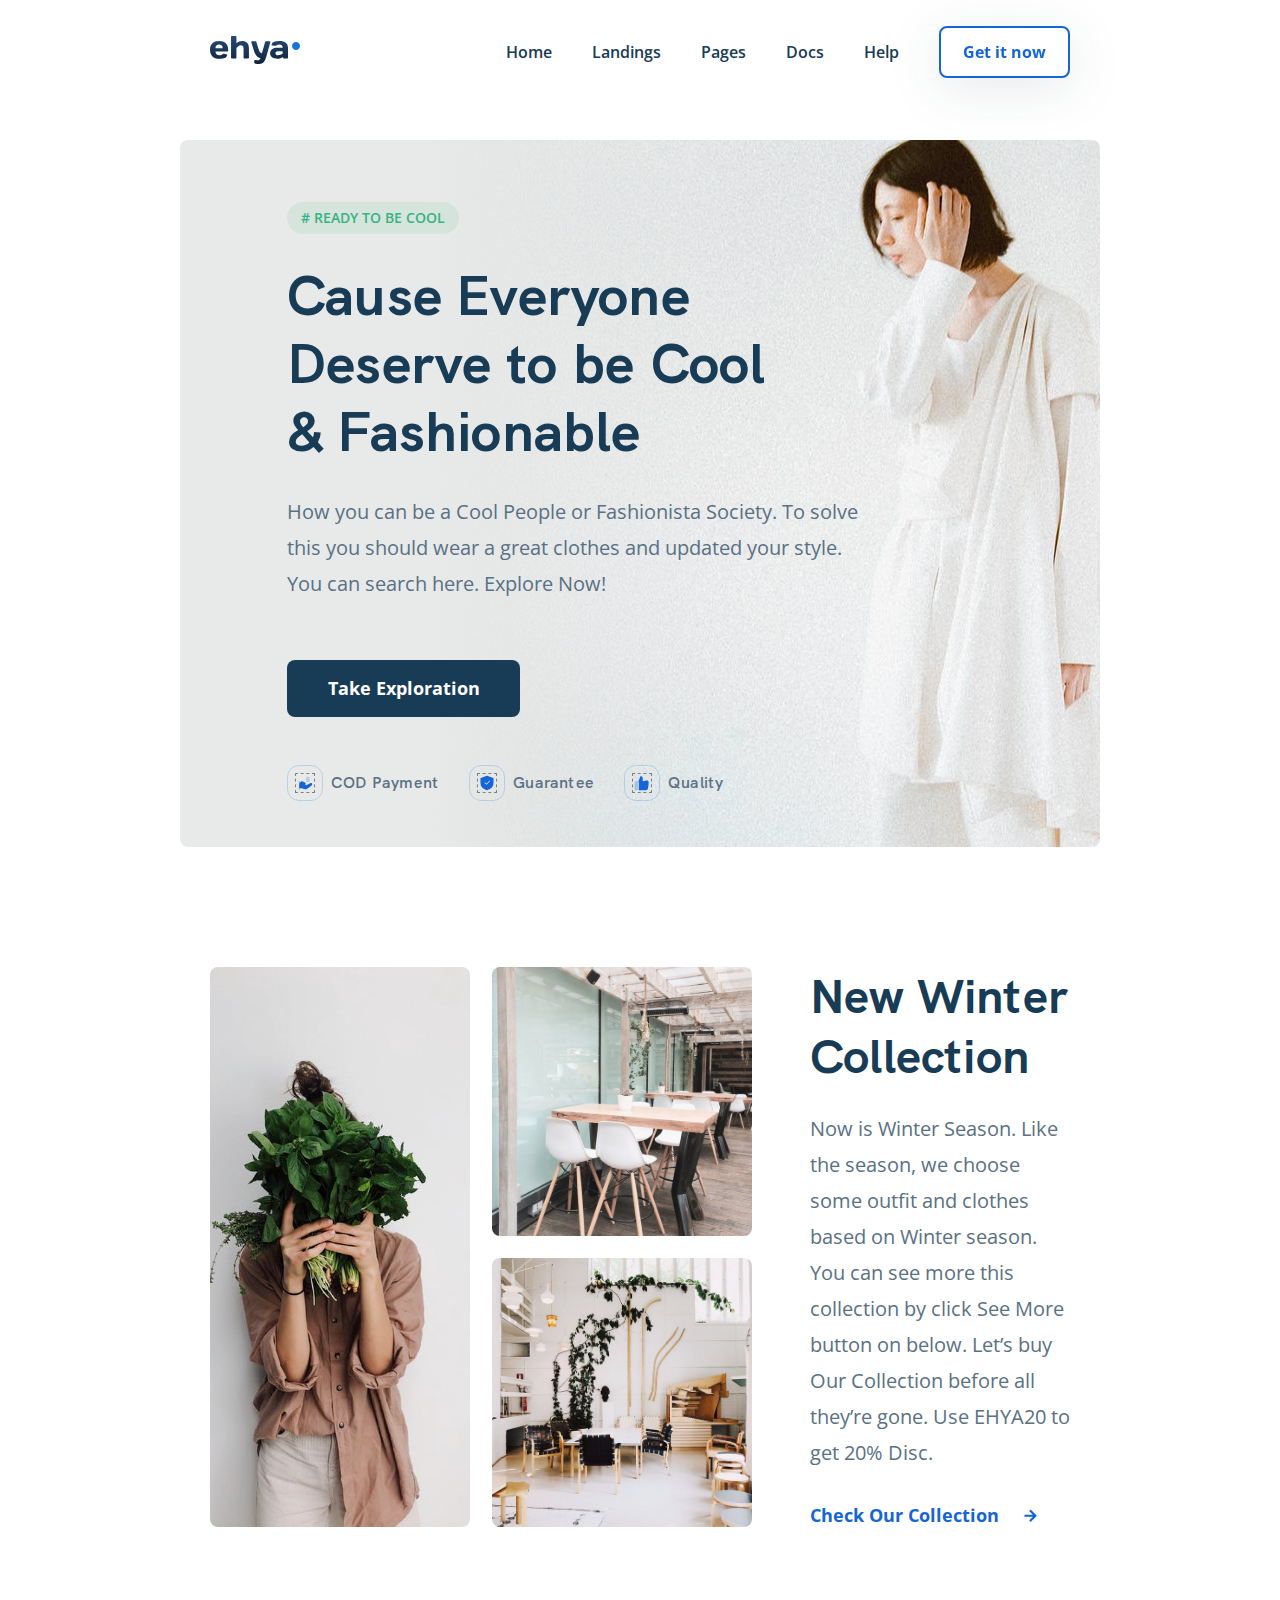
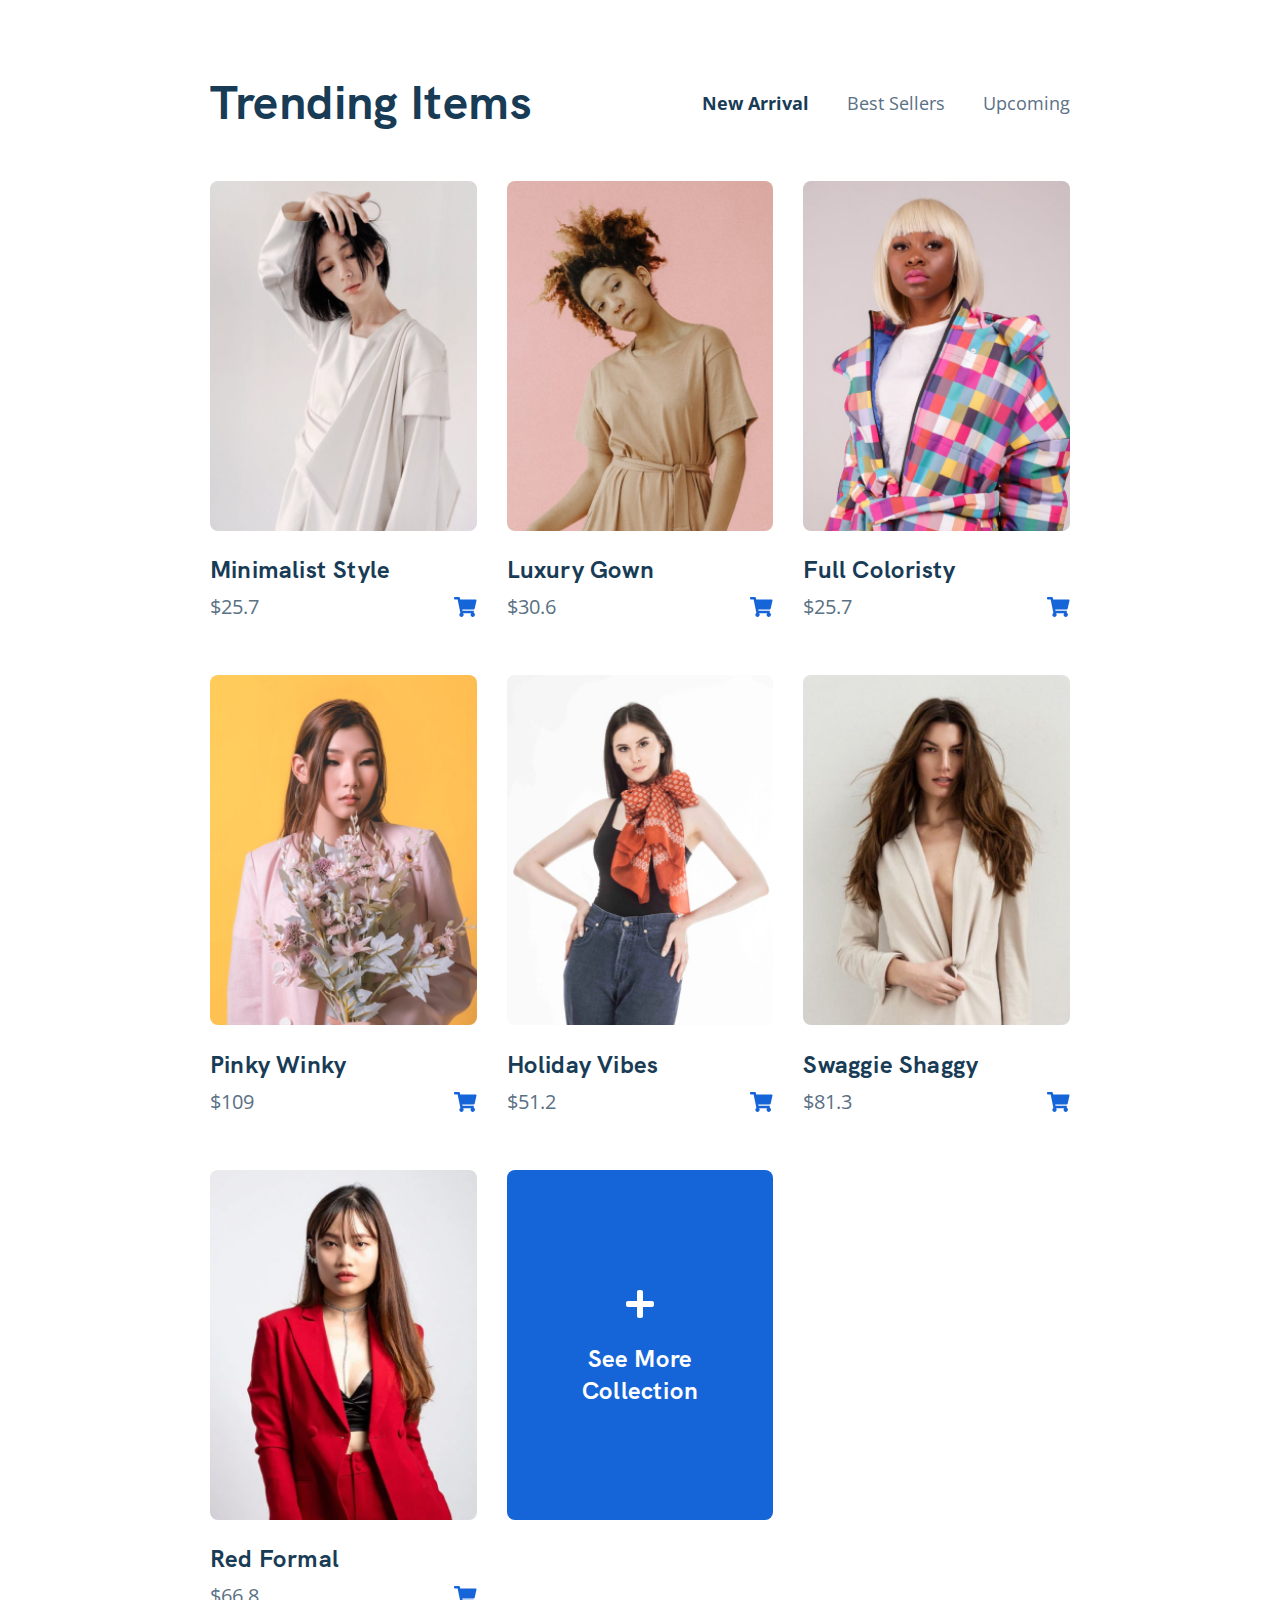
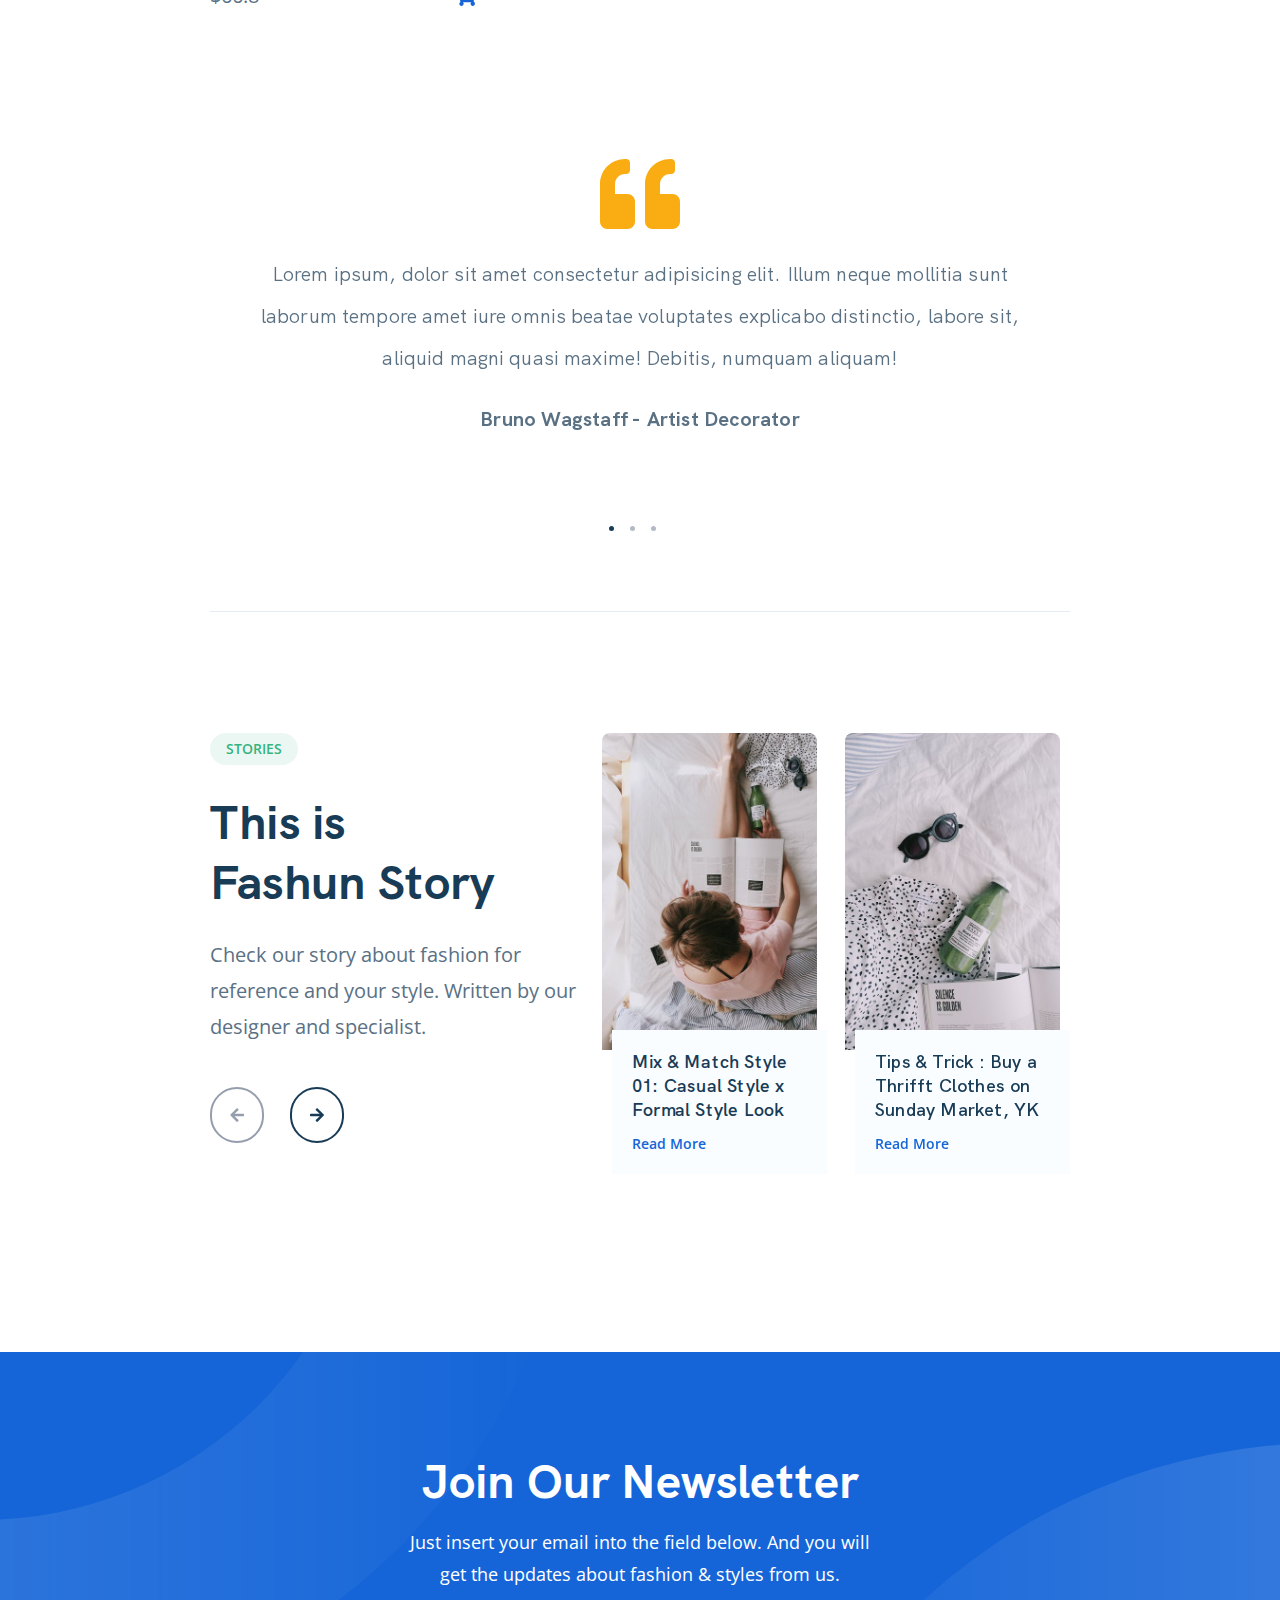
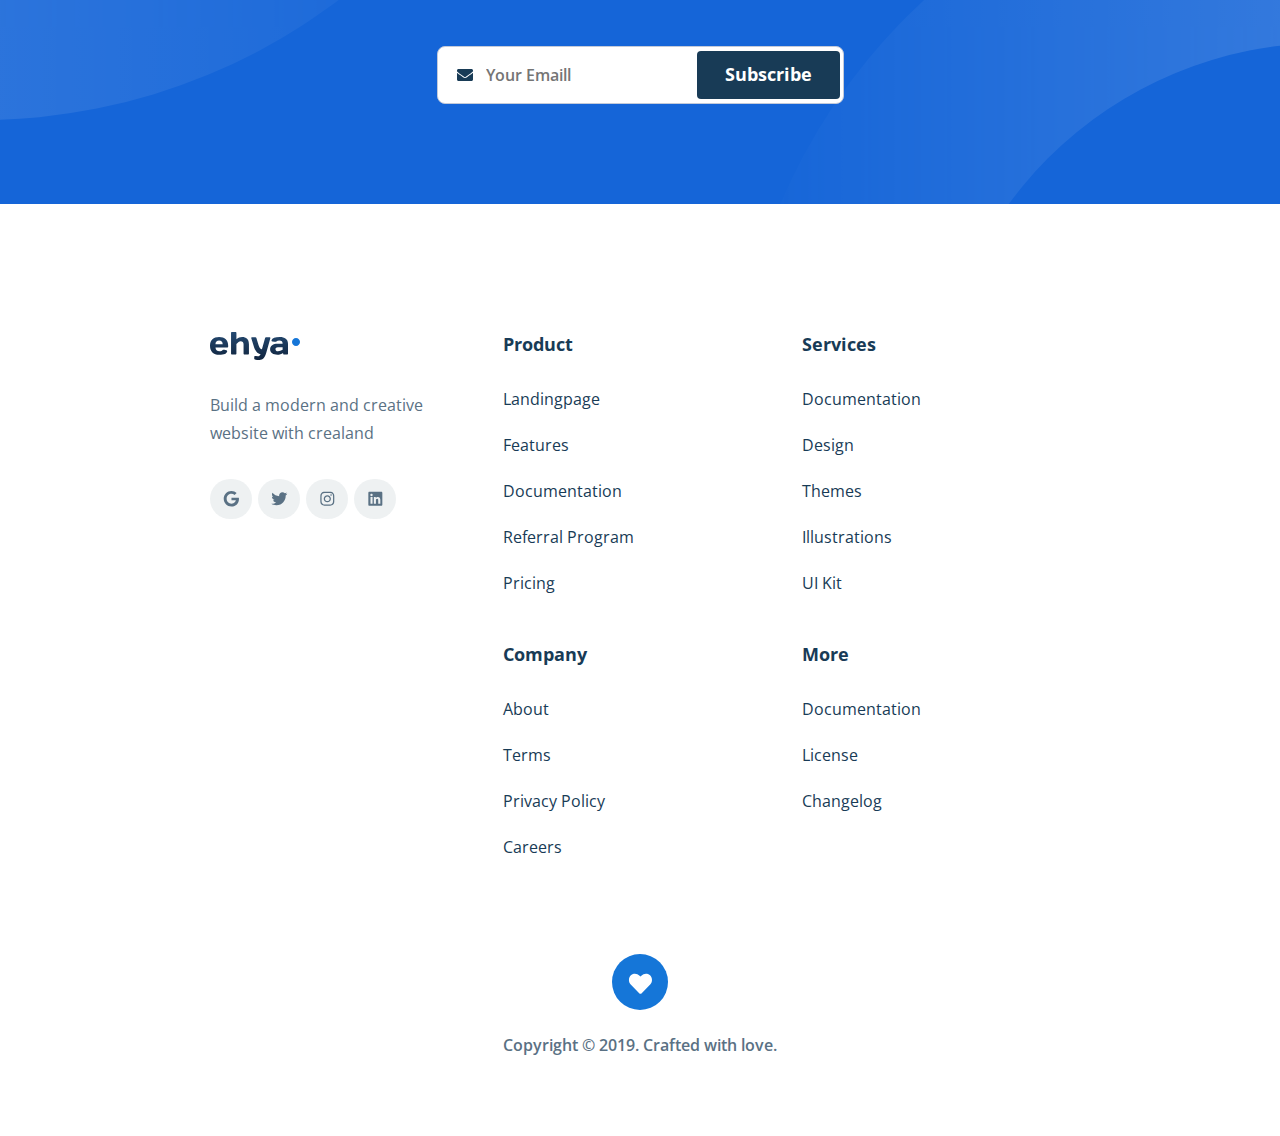
==== commit 8a2660d8: "fix: footer correction" ====
--- a/index.html
+++ b/index.html
@@ -545,7 +545,7 @@
             >
             <div class="footer__social">
               <a
-                href="mail.google.com"
+                href="https://mail.google.com/"
                 target="_blank"
                 class="footer__social-link"
                 ><img
@@ -553,14 +553,17 @@
                   alt="Icon: google"
                   class="footer__social-icon"
               /></a>
-              <a href="twitter.com" target="_blank" class="footer__social-link"
+              <a
+                href="https://twitter.com/"
+                target="_blank"
+                class="footer__social-link"
                 ><img
                   src="img/footer/twitter.svg"
                   alt="Icon: twitter"
                   class="footer__social-icon"
               /></a>
               <a
-                href="instagram.com"
+                href="https://www.instagram.com/"
                 target="_blank"
                 class="footer__social-link"
                 ><img
@@ -569,7 +572,7 @@
                   class="footer__social-icon"
               /></a>
               <a
-                href="ru.linkedin.com"
+                href="https://ru.linkedin.com"
                 target="_blank"
                 class="footer__social-link"
                 ><img
--- a/css/style.css
+++ b/css/style.css
@@ -1,2 +1,2 @@
-@font-face{font-family:'HK Grotesk';src:url("../fonts/HKGrotesk-Regular.woff2") format("woff2");src:url("../fonts/HKGrotesk-Regular.woff") format("woff");font-weight:400;font-style:normal;display:swap}@font-face{font-family:'HK Grotesk';src:url("../fonts/HKGrotesk-SemiBold.woff2") format("woff2");src:url("../fonts/HKGrotesk-SemiBold.woff") format("woff");font-weight:600;font-style:normal;display:swap}@font-face{font-family:'HK Grotesk';src:url("../fonts/HKGrotesk-Bold.woff2") format("woff2");src:url("../fonts/HKGrotesk-Bold.woff") format("woff");font-weight:700;font-style:normal;display:swap}*{box-sizing:border-box}html{overflow-x:hidden}body{font-family:'Open Sans', sans-serif;color:#5A7184;background-color:#fff;overflow-x:hidden}button,input{outline:none}button:active,button:focus,input:active,input:focus{outline:none}.container{max-width:1140px;margin:auto}.title{margin:0;font-family:HK Grotesk;font-style:normal;font-weight:bold;font-size:48px;line-height:60px;letter-spacing:0.2px;color:#183B56}.badge{padding:6px;display:inline-block;font-style:normal;font-weight:600;font-size:14px;line-height:20px;color:#36B37E;text-align:center;text-transform:uppercase;background:rgba(54,179,126,0.1);border-radius:2000px}/*! normalize.css v8.0.1 | MIT License | github.com/necolas/normalize.css */html{line-height:1.15;-webkit-text-size-adjust:100%}body{margin:0}main{display:block}h1{font-size:2em;margin:0.67em 0}hr{box-sizing:content-box;height:0;overflow:visible}pre{font-family:monospace, monospace;font-size:1em}a{background-color:transparent}abbr[title]{border-bottom:none;text-decoration:underline;text-decoration:underline dotted}b,strong{font-weight:bolder}code,kbd,samp{font-family:monospace, monospace;font-size:1em}small{font-size:80%}sub,sup{font-size:75%;line-height:0;position:relative;vertical-align:baseline}sub{bottom:-0.25em}sup{top:-0.5em}img{border-style:none}button,input,optgroup,select,textarea{font-family:inherit;font-size:100%;line-height:1.15;margin:0}button,input{overflow:visible}button,select{text-transform:none}button,[type="button"],[type="reset"],[type="submit"]{-webkit-appearance:button}button::-moz-focus-inner,[type="button"]::-moz-focus-inner,[type="reset"]::-moz-focus-inner,[type="submit"]::-moz-focus-inner{border-style:none;padding:0}button:-moz-focusring,[type="button"]:-moz-focusring,[type="reset"]:-moz-focusring,[type="submit"]:-moz-focusring{outline:1px dotted ButtonText}fieldset{padding:0.35em 0.75em 0.625em}legend{box-sizing:border-box;color:inherit;display:table;max-width:100%;padding:0;white-space:normal}progress{vertical-align:baseline}textarea{overflow:auto}[type="checkbox"],[type="radio"]{box-sizing:border-box;padding:0}[type="number"]::-webkit-inner-spin-button,[type="number"]::-webkit-outer-spin-button{height:auto}[type="search"]{-webkit-appearance:textfield;outline-offset:-2px}[type="search"]::-webkit-search-decoration{-webkit-appearance:none}::-webkit-file-upload-button{-webkit-appearance:button;font:inherit}details{display:block}summary{display:list-item}template{display:none}[hidden]{display:none}.header{padding:26px 0}.header-wrapper{display:flex;justify-content:space-between;align-items:center}.header-right{display:flex;align-items:center;padding-left:26px}.header-right__button{display:none}.header-menu{display:flex;justify-content:center;flex-wrap:wrap;margin:0;padding:0;list-style-type:none}.header-menu__item{font-style:normal;font-weight:600;font-size:16px;line-height:22px}.header-menu__item:not(:last-child){margin-right:40px}.header-menu__link{text-decoration:none;color:#183B56}.header__button{margin-left:40px;padding:13px;min-width:131px;background-color:#fff;border:2px solid #1565D8;border-radius:8px;filter:drop-shadow(0px 10px 25px rgba(21,37,72,0.1));font-style:normal;font-weight:bold;font-size:16px;line-height:22px;color:#1565D8}.hero{position:relative;padding-top:36px;padding-bottom:120px}.hero__background{width:1280px;margin:auto;background:#E8EAE9 url("../img/hero/hero-bg.png") 358px -377px no-repeat;border-radius:8px;overflow:hidden}.hero__container{width:100%;height:100%;padding:62px 107px 30px;background:linear-gradient(270deg, rgba(238,238,238,0.0001) 67.34%, #E8EAE9 100%);background-position:358px;background-repeat:no-repeat}.hero__info{max-width:652px;margin-bottom:58px}.hero__badge{min-width:172px}.hero__title{margin:28px 0;max-width:480px;font-size:56px;line-height:68px}.hero__text{margin:0;max-width:590px;font-style:normal;font-weight:normal;font-size:20px;line-height:36px}.hero__button{width:233px;margin-bottom:48px;padding:16px;background:#183B56;border-radius:8px;border:none;font-style:normal;font-weight:bold;font-size:18px;line-height:25px;text-align:center;color:#fff}.hero__list{margin:0;padding:0;display:flex;flex-wrap:wrap;list-style-type:none}.hero__item{display:flex;align-items:center;margin-bottom:16px}.hero__item:not(:last-child){margin-right:30px}.hero__image{width:20px;height:20px;border:1px dashed grey}.hero__image-wrapper{width:36px;height:36px;display:flex;margin-right:8px;border:0.75px solid rgba(21,101,216,0.2);align-items:center;justify-content:center;border-radius:12px}.hero__advantage{font-family:HK Grotesk;font-style:normal;font-weight:600;font-size:16px;line-height:20px;letter-spacing:0.2px}.menu-button{display:none}.collection{padding-bottom:145px}.collection-wrapper{display:flex}.collection__image{width:48%;height:48%;object-fit:cover;border-radius:8px}.collection__image--big{width:48%;height:100%}.collection__image-wrapper{width:670px;height:490px;display:flex;flex-direction:column;flex-wrap:wrap;justify-content:space-between;align-content:space-between}.collection__info{max-width:392px;margin-left:58px}.collection__title{margin-bottom:24px}.collection__text{margin-top:0;margin-bottom:32px;font-style:normal;font-weight:normal;font-size:20px;line-height:36px}.collection__link{text-decoration:none;font-style:normal;font-weight:bold;font-size:18px;line-height:25px;color:#1565D8}.collection__arrow{margin-left:20px}.trends{padding-bottom:95px}.trends__top{display:flex;align-items:center;justify-content:space-between;margin-bottom:48px}.trends__card{width:100%;margin-bottom:50px}.tabs{padding:0;margin:0;display:flex;list-style-type:none}.tabs__item{font-style:normal;font-weight:normal;font-size:18px;line-height:25px}.tabs__item:not(:last-child){margin-right:38px}.tabs__item--active{font-weight:bold;color:#183B56}.card{display:none}.card--active{display:block}.card-wrapper{display:grid;grid-template-columns:repeat(4, 1fr);column-gap:30px}.card__image{margin-bottom:20px;width:100%;height:350px;border-radius:8px;object-fit:cover}.card__title{margin-top:0;margin-bottom:3px;flex-basis:100%;font-family:HK Grotesk;font-style:normal;font-weight:bold;font-size:24px;line-height:32px;letter-spacing:0.2px;color:#183B56}.card__info{display:flex;flex-wrap:wrap;justify-content:space-between}.card__price{font-style:normal;font-weight:normal;font-size:20px;line-height:36px}.card-add{display:flex;justify-content:center;padding:120px 0 30px;height:350px;background-color:#1565D8;border-radius:8px;overflow:hidden}.card-add__info{max-width:140px;display:flex;align-items:center;text-align:center;flex-direction:column}.card-add__image{margin-bottom:25px}.card-add__text{font-family:HK Grotesk;font-style:normal;font-weight:bold;font-size:24px;line-height:32px;letter-spacing:0.2px;color:#fff}.comments{padding-bottom:80px}.comments__swiper-container{margin:auto;width:800px}.comments__swiper-slide{max-width:890px;display:flex;flex-direction:column;align-items:center;text-align:center}.comments__swiper-pagination{display:flex;justify-content:center}.comments__swiper-pagination-bullet{display:inline-block;margin-right:16px;width:5px;height:5px;background:#B3BAC5;border-radius:2.5px}.comments__swiper-pagination-bullet-active{background-color:#183B56}.comments__image{margin-bottom:24px}.comments__text{margin-top:0;margin-bottom:28px;font-family:HK Grotesk;font-style:normal;font-weight:normal;font-size:20px;line-height:42px;letter-spacing:0.133333px}.comments__author{margin-bottom:53px;display:flex;flex-wrap:wrap;justify-content:center;font-family:HK Grotesk;font-style:normal;font-weight:bold;font-size:20px;line-height:24px;letter-spacing:0.2px}.history{padding-bottom:140px}.history-wrapper{padding-top:121px;display:flex;justify-content:space-between;border-top:1px solid #E5EAF4}.history__left{max-width:392px}.history__badge{min-width:88px;margin-bottom:28px}.history__title{margin-bottom:24px}.history__text{margin-top:0;margin-bottom:42px;font-style:normal;font-weight:normal;font-size:20px;line-height:36px}.history__button{width:54px;height:56px;display:inline-flex;align-items:center;justify-content:center;background-color:#fff;border:2px solid #183B56;border-radius:2000px;fill:#183B56}.history__button-prev{margin-right:22px}.history__button--disabled{border-color:#959EAD;fill:#959EAD;cursor:default}.history__icon{width:14px;height:14px;fill:inherit}.history__swiper-container{max-width:662px;margin:0}.history-slide{position:relative;width:332px;padding-bottom:158px}.history-slide__image{width:312px;height:317px;object-fit:cover;border-radius:8px 8px 0px 0px}.history-slide__info{position:absolute;top:297px;left:10px;width:312px;padding:20px;background-color:#FAFDFF}.history-slide__title{max-height:104px;margin-top:0;margin-bottom:12px;font-family:HK Grotesk;font-style:normal;font-weight:600;font-size:22px;line-height:32px;letter-spacing:0.2px;color:#183B56;overflow:hidden}.history-slide__link{font-style:normal;font-weight:600;font-size:16px;line-height:22px;text-decoration:none;color:#1565D8}.feedback{position:relative;padding:100px 0;background:#1565D8;overflow:hidden}.feedback__circle{position:absolute;width:1186px;height:1186px;border-radius:50%;display:flex;align-items:center;justify-content:center;opacity:0.2}.feedback__circle::before{content:'';width:786px;height:786px;border-radius:50%;background-color:#1565D8}.feedback__circle--first{top:-818px;left:-612px;background:linear-gradient(270deg, rgba(255,255,255,0.0001) 0%, #fff 99.73%)}.feedback__circle--second{bottom:-825px;right:-639px;background:linear-gradient(270deg, #fff 28.21%, rgba(255,255,255,0.0001) 99.73%)}.feedback-wrapper{display:flex;align-items:center;justify-content:space-between}.feedback__left{z-index:1;max-width:490px}.feedback__title{color:#fff;margin-bottom:14px}.feedback__text{margin:0;font-style:normal;font-weight:normal;font-size:18px;line-height:32px;color:#fff}.feedback__form{max-height:58px;max-width:447px;display:flex;flex-direction:column;position:relative}.feedback__input{width:100%;height:100%;padding:17px 155px 17px 48px;font-style:normal;font-weight:600;font-size:16px;line-height:22px;background:#fff;border:1px solid #C3CAD9;border-radius:8px}.feedback__icon{position:absolute;top:21px;left:20px;width:16px;height:16px}.feedback__button{width:143px;max-height:48px;padding:11px;position:absolute;top:5px;right:4px;bottom:5px;font-style:normal;font-weight:bold;font-size:18px;line-height:25px;text-align:center;color:#FFFFFF;background:#183B56;border-radius:4px;border:none;text-overflow:clip;white-space:nowrap;overflow:hidden;z-index:1}.invalid{color:red}@media (max-width: 1295px){.container{max-width:860px}.hero__background{width:920px;background-position:250px}.hero__container{background-position:250px}.collection__image-wrapper{height:560px}.collection__info{max-width:260px}.card-wrapper{grid-template-columns:repeat(3, 1fr)}.feedback-wrapper{flex-direction:column;text-align:center}.feedback__left{margin-bottom:56px}}@media (min-width: 936px) and (max-width: 1295px){.history-slide__image{width:215px}.history-slide__info{width:215px}.history-slide__title{font-size:18px;line-height:24px}.history-slide__link{font-size:14px;line-height:20px}}@media (max-width: 935px){.container{max-width:700px}.header{padding:18px 0}.hero{padding:30px 0 80px}.hero__background{width:760px;background-position:0 -395px}.hero__container{padding:36px 28px 20px;background-position:0}.hero__info{max-width:410px;margin-bottom:36px}.hero__title{max-width:410px;margin-top:24px;margin-bottom:20px;font-size:48px;line-height:60px}.hero__text{max-width:400px;font-size:18px;line-height:32px}.hero__button{margin-bottom:40px}.tabs__item:not(:last-child){margin-right:20px}.card-wrapper{grid-template-columns:repeat(2, minmax(280px, 1fr));column-gap:48px}.comments__swiper-container{max-width:630px;width:92%}.comments__image{margin-bottom:12px}.comments__text{margin-bottom:36px}.comments__author{margin-bottom:36px}.history{padding-bottom:80px}.history-wrapper{padding-top:79px;flex-direction:column;align-items:center}.history__left{margin-bottom:36px;max-width:510px;text-align:center}.history__badge{margin-bottom:24px}.history__title{margin-bottom:16px}.history__text{margin-bottom:36px}.feedback{padding:72px 0 80px}.feedback__circle--first{top:-845px;left:-638px}.feedback__circle--second{bottom:-1078px;right:-756px}}@media (max-width: 768px){.container{max-width:672px;width:92%}.header{padding-top:26px;position:fixed;top:0;right:0;left:0;z-index:50;background-color:#fff}.header__container{max-width:650px;width:91%}.header-menu{flex-direction:column;flex-wrap:nowrap}.header-menu__item{margin-bottom:20px}.header__button{margin-left:0}.header-right{position:absolute;top:10px;right:8px;z-index:99;width:304px;padding:36px 24px;flex-direction:column;align-items:start;background-color:#fff;box-shadow:0px 16px 48px rgba(0,0,0,0.16)}.header-right--mobile--hiden{display:none}.header-right--visible{display:flex}.header-right__button{position:absolute;top:12px;right:16px;padding:0;width:24px;height:24px;display:flex;align-items:center;justify-content:center;border:none;background-color:#fff;cursor:pointer}.menu-button{display:flex;width:24px;height:24px;padding:0;align-items:center;justify-content:space-evenly;flex-direction:column;border:none;background-color:#fff;cursor:pointer}.menu-button__line{width:22px;height:2px;border-radius:2px;background-color:#3A4C66}.hero{padding-top:94px}.hero__background{max-width:728px;width:96%}.collection{padding-bottom:80px}.collection-wrapper{flex-direction:column}.collection__image-wrapper{width:100%;height:490px}.collection__info{margin-left:0;margin-top:40px;max-width:none}.collection__title{margin-bottom:18px}.collection__text{margin-bottom:30px}.trends{padding-bottom:30px}.trends__title{margin-bottom:28px}.trends__top{flex-direction:column;margin-bottom:56px}.tabs__item:not(:last-child){margin-right:38px}.card-wrapper{max-width:608px;margin:auto}.history__swiper-container{max-height:968px}.history-slide{height:475px}}@media (min-width: 769px){.header__button{cursor:pointer}.hero__button{cursor:pointer}.tabs__item{cursor:pointer}.card-add{cursor:pointer}.history__button:not(.history__button--disabled){cursor:pointer}.history__button:not(.history__button--disabled):active{background-color:#183B56;fill:#fff}.feedback__button{cursor:pointer}}@media (max-width: 660px){.card-wrapper{grid-template-columns:repeat(2, minmax(260px, 1fr));column-gap:30px}}@media (max-width: 576px){.title{font-size:28px;line-height:36px}.badge{padding:2px}.header{padding-top:18px}.hero{padding:88px 0 64px}.hero__background{width:100%;border-radius:0;background-position-x:center;background-position-y:-360px}.hero__container{padding:380px 20px 20px;background:linear-gradient(180deg, rgba(238,238,238,0.0001) 47.32%, #E8EAE9 65.51%);display:flex;justify-content:center;flex-wrap:wrap}.hero__info{margin-bottom:24px;text-align:center}.hero__title{margin-top:20px;font-size:32px;line-height:40px}.hero__text{font-size:16px;line-height:28px}.hero__button{padding:13px;font-size:16px;line-height:22px;margin-bottom:22px}.hero__list{max-width:300px;justify-content:space-around}.hero__item:not(:last-child){margin-right:0}.hero__image{width:14px;height:14px}.hero__image-wrapper{width:23px;height:23px;border-width:0.5px;border-radius:8px}.collection{padding-bottom:64px}.collection-wrapper{text-align:center}.collection__image{height:24%}.collection__image--big{width:100%;height:73%}.collection__image-wrapper{height:550px;flex-direction:row}.collection__info{margin-top:40px}.collection__title{margin-bottom:16px}.collection__text{margin-bottom:24px;font-size:16px;line-height:28px}.collection__link{font-size:16px;line-height:22px}.trends{padding-bottom:0}.trends__top{margin-bottom:36px}.trends__title{margin-bottom:24px}.trends__card{margin-bottom:20px}.tabs__item{font-size:16px;line-height:22px}.tabs__item:not(:last-child){margin-right:16px}.card-wrapper{grid-template-columns:repeat(2, minmax(140px, 1fr));column-gap:20px}.card__title{font-size:16px;line-height:20px}.card__image{height:260px;margin-bottom:13px}.card__info{justify-content:start}.card__price{font-size:14px;line-height:24px;margin-right:9px}.card__cart{width:14px}.card-add{padding:80px 0 15px;height:260px}.card-add__image{width:25px;height:32px}.card-add__info{max-width:110px}.card-add__text{font-size:20px;line-height:24px}.comments{padding-bottom:64px}.comments__image{width:70px;height:81px}.comments__text{margin-bottom:24px;font-size:18px;line-height:36px}.comments__author{margin-bottom:24px}.comments__author-name{flex-basis:100%}.comments__author-name::before{content:' - '}.history{padding-bottom:64px}.history-wrapper{padding-top:47px}.history__left{margin-bottom:26px}.history__badge{margin-bottom:24px}.history__title{margin-bottom:16px}.history__text{font-size:16px;line-height:28px}.history__button{width:48px;height:48px}.history__swiper-container{max-height:839px}.history-slide{width:280px;height:408px;padding-bottom:130px}.history-slide__image{width:270px;height:277px}.history-slide__info{top:257px;width:270px}.history-slide__title{font-size:20px;line-height:24px}.feedback{padding:64px 0}.feedback__circle{width:712px;height:712px}.feedback__circle::before{width:472px;height:472px}.feedback__circle--first{top:-321px;left:-552px}.feedback__circle--second{bottom:-466px;right:-566px}.feedback__left{margin-bottom:36px}.feedback__title{margin-bottom:24px}.feedback__text{font-size:16px;line-height:28px}.feedback__form{max-height:none;width:100%}.feedback__icon{top:17px}.feedback__input{height:48px;padding:13px 13px 13px 48px;font-size:16px;line-height:22px}.feedback__button{width:100%;position:relative;top:0;right:0;bottom:0;margin-top:10px}}@media (max-width: 400px){.collection__image-wrapper{height:410px}.card-wrapper{column-gap:10px}.card__image{height:170px}.card-add{padding:40px 0 5px;height:170px}}
+@font-face{font-family:'HK Grotesk';src:url("../fonts/HKGrotesk-Regular.woff2") format("woff2");src:url("../fonts/HKGrotesk-Regular.woff") format("woff");font-weight:400;font-style:normal;display:swap}@font-face{font-family:'HK Grotesk';src:url("../fonts/HKGrotesk-SemiBold.woff2") format("woff2");src:url("../fonts/HKGrotesk-SemiBold.woff") format("woff");font-weight:600;font-style:normal;display:swap}@font-face{font-family:'HK Grotesk';src:url("../fonts/HKGrotesk-Bold.woff2") format("woff2");src:url("../fonts/HKGrotesk-Bold.woff") format("woff");font-weight:700;font-style:normal;display:swap}*{box-sizing:border-box}html{overflow-x:hidden}body{font-family:'Open Sans', sans-serif;color:#5A7184;background-color:#fff;overflow-x:hidden}button,input{outline:none}button:active,button:focus,input:active,input:focus{outline:none}.container{max-width:1140px;margin:auto}.title{margin:0;font-family:HK Grotesk;font-style:normal;font-weight:bold;font-size:48px;line-height:60px;letter-spacing:0.2px;color:#183B56}.badge{padding:6px;display:inline-block;font-style:normal;font-weight:600;font-size:14px;line-height:20px;color:#36B37E;text-align:center;text-transform:uppercase;background:rgba(54,179,126,0.1);border-radius:2000px}/*! normalize.css v8.0.1 | MIT License | github.com/necolas/normalize.css */html{line-height:1.15;-webkit-text-size-adjust:100%}body{margin:0}main{display:block}h1{font-size:2em;margin:0.67em 0}hr{box-sizing:content-box;height:0;overflow:visible}pre{font-family:monospace, monospace;font-size:1em}a{background-color:transparent}abbr[title]{border-bottom:none;text-decoration:underline;text-decoration:underline dotted}b,strong{font-weight:bolder}code,kbd,samp{font-family:monospace, monospace;font-size:1em}small{font-size:80%}sub,sup{font-size:75%;line-height:0;position:relative;vertical-align:baseline}sub{bottom:-0.25em}sup{top:-0.5em}img{border-style:none}button,input,optgroup,select,textarea{font-family:inherit;font-size:100%;line-height:1.15;margin:0}button,input{overflow:visible}button,select{text-transform:none}button,[type="button"],[type="reset"],[type="submit"]{-webkit-appearance:button}button::-moz-focus-inner,[type="button"]::-moz-focus-inner,[type="reset"]::-moz-focus-inner,[type="submit"]::-moz-focus-inner{border-style:none;padding:0}button:-moz-focusring,[type="button"]:-moz-focusring,[type="reset"]:-moz-focusring,[type="submit"]:-moz-focusring{outline:1px dotted ButtonText}fieldset{padding:0.35em 0.75em 0.625em}legend{box-sizing:border-box;color:inherit;display:table;max-width:100%;padding:0;white-space:normal}progress{vertical-align:baseline}textarea{overflow:auto}[type="checkbox"],[type="radio"]{box-sizing:border-box;padding:0}[type="number"]::-webkit-inner-spin-button,[type="number"]::-webkit-outer-spin-button{height:auto}[type="search"]{-webkit-appearance:textfield;outline-offset:-2px}[type="search"]::-webkit-search-decoration{-webkit-appearance:none}::-webkit-file-upload-button{-webkit-appearance:button;font:inherit}details{display:block}summary{display:list-item}template{display:none}[hidden]{display:none}.header{padding:26px 0}.header-wrapper{display:flex;justify-content:space-between;align-items:center}.header-right{display:flex;align-items:center;padding-left:26px}.header-right__button{display:none}.header-menu{display:flex;justify-content:center;flex-wrap:wrap;margin:0;padding:0;list-style-type:none}.header-menu__item{font-style:normal;font-weight:600;font-size:16px;line-height:22px}.header-menu__item:not(:last-child){margin-right:40px}.header-menu__link{text-decoration:none;color:#183B56}.header__button{margin-left:40px;padding:13px;min-width:131px;background-color:#fff;border:2px solid #1565D8;border-radius:8px;filter:drop-shadow(0px 10px 25px rgba(21,37,72,0.1));font-style:normal;font-weight:bold;font-size:16px;line-height:22px;color:#1565D8}.hero{position:relative;padding-top:36px;padding-bottom:120px}.hero__background{width:1280px;margin:auto;background:#E8EAE9 url("../img/hero/hero-bg.png") 358px -377px no-repeat;border-radius:8px;overflow:hidden}.hero__container{width:100%;height:100%;padding:62px 107px 30px;background:linear-gradient(270deg, rgba(238,238,238,0.0001) 67.34%, #E8EAE9 100%);background-position:358px;background-repeat:no-repeat}.hero__info{max-width:652px;margin-bottom:58px}.hero__badge{min-width:172px}.hero__title{margin:28px 0;max-width:480px;font-size:56px;line-height:68px}.hero__text{margin:0;max-width:590px;font-style:normal;font-weight:normal;font-size:20px;line-height:36px}.hero__button{width:233px;margin-bottom:48px;padding:16px;background:#183B56;border-radius:8px;border:none;font-style:normal;font-weight:bold;font-size:18px;line-height:25px;text-align:center;color:#fff}.hero__list{margin:0;padding:0;display:flex;flex-wrap:wrap;list-style-type:none}.hero__item{display:flex;align-items:center;margin-bottom:16px}.hero__item:not(:last-child){margin-right:30px}.hero__image{width:20px;height:20px;border:1px dashed grey}.hero__image-wrapper{width:36px;height:36px;display:flex;margin-right:8px;border:0.75px solid rgba(21,101,216,0.2);align-items:center;justify-content:center;border-radius:12px}.hero__advantage{font-family:HK Grotesk;font-style:normal;font-weight:600;font-size:16px;line-height:20px;letter-spacing:0.2px}.menu-button{display:none}.collection{padding-bottom:145px}.collection-wrapper{display:flex}.collection__image{width:48%;height:48%;object-fit:cover;border-radius:8px}.collection__image--big{width:48%;height:100%}.collection__image-wrapper{width:670px;height:490px;display:flex;flex-direction:column;flex-wrap:wrap;justify-content:space-between;align-content:space-between}.collection__info{max-width:392px;margin-left:58px}.collection__title{margin-bottom:24px}.collection__text{margin-top:0;margin-bottom:32px;font-style:normal;font-weight:normal;font-size:20px;line-height:36px}.collection__link{text-decoration:none;font-style:normal;font-weight:bold;font-size:18px;line-height:25px;color:#1565D8}.collection__arrow{margin-left:20px}.trends{padding-bottom:95px}.trends__top{display:flex;align-items:center;justify-content:space-between;margin-bottom:48px}.trends__card{width:100%;margin-bottom:50px}.tabs{padding:0;margin:0;display:flex;list-style-type:none}.tabs__item{font-style:normal;font-weight:normal;font-size:18px;line-height:25px}.tabs__item:not(:last-child){margin-right:38px}.tabs__item--active{font-weight:bold;color:#183B56}.card{display:none}.card--active{display:block}.card-wrapper{display:grid;grid-template-columns:repeat(4, 1fr);column-gap:30px}.card__image{margin-bottom:20px;width:100%;height:350px;border-radius:8px;object-fit:cover}.card__title{margin-top:0;margin-bottom:3px;flex-basis:100%;font-family:HK Grotesk;font-style:normal;font-weight:bold;font-size:24px;line-height:32px;letter-spacing:0.2px;color:#183B56}.card__info{display:flex;flex-wrap:wrap;justify-content:space-between}.card__price{font-style:normal;font-weight:normal;font-size:20px;line-height:36px}.card-add{display:flex;justify-content:center;padding:120px 0 30px;height:350px;background-color:#1565D8;border-radius:8px;overflow:hidden}.card-add__info{max-width:140px;display:flex;align-items:center;text-align:center;flex-direction:column}.card-add__image{margin-bottom:25px}.card-add__text{font-family:HK Grotesk;font-style:normal;font-weight:bold;font-size:24px;line-height:32px;letter-spacing:0.2px;color:#fff}.comments{padding-bottom:80px}.comments__swiper-container{margin:auto;width:800px}.comments__swiper-slide{max-width:890px;display:flex;flex-direction:column;align-items:center;text-align:center}.comments__swiper-pagination{display:flex;justify-content:center}.comments__swiper-pagination-bullet{display:inline-block;margin-right:16px;width:5px;height:5px;background:#B3BAC5;border-radius:2.5px}.comments__swiper-pagination-bullet-active{background-color:#183B56}.comments__image{margin-bottom:24px}.comments__text{margin-top:0;margin-bottom:28px;font-family:HK Grotesk;font-style:normal;font-weight:normal;font-size:20px;line-height:42px;letter-spacing:0.133333px}.comments__author{margin-bottom:53px;display:flex;flex-wrap:wrap;justify-content:center;font-family:HK Grotesk;font-style:normal;font-weight:bold;font-size:20px;line-height:24px;letter-spacing:0.2px}.history{padding-bottom:140px}.history-wrapper{padding-top:121px;display:flex;justify-content:space-between;border-top:1px solid #E5EAF4}.history__left{max-width:392px}.history__badge{min-width:88px;margin-bottom:28px}.history__title{margin-bottom:24px}.history__text{margin-top:0;margin-bottom:42px;font-style:normal;font-weight:normal;font-size:20px;line-height:36px}.history__button{width:54px;height:56px;display:inline-flex;align-items:center;justify-content:center;background-color:#fff;border:2px solid #183B56;border-radius:2000px;fill:#183B56}.history__button-prev{margin-right:22px}.history__button--disabled{border-color:#959EAD;fill:#959EAD;cursor:default}.history__icon{width:14px;height:14px;fill:inherit}.history__swiper-container{max-width:662px;margin:0}.history-slide{position:relative;width:332px;padding-bottom:158px}.history-slide__image{width:312px;height:317px;object-fit:cover;border-radius:8px 8px 0px 0px}.history-slide__info{position:absolute;top:297px;left:10px;width:312px;padding:20px;background-color:#FAFDFF}.history-slide__title{max-height:104px;margin-top:0;margin-bottom:12px;font-family:HK Grotesk;font-style:normal;font-weight:600;font-size:22px;line-height:32px;letter-spacing:0.2px;color:#183B56;overflow:hidden}.history-slide__link{font-style:normal;font-weight:600;font-size:16px;line-height:22px;text-decoration:none;color:#1565D8}.feedback{position:relative;padding:100px 0;background:#1565D8;overflow:hidden}.feedback__circle{position:absolute;width:1186px;height:1186px;border-radius:50%;display:flex;align-items:center;justify-content:center;opacity:0.2}.feedback__circle::before{content:'';width:786px;height:786px;border-radius:50%;background-color:#1565D8}.feedback__circle--first{top:-818px;left:-612px;background:linear-gradient(270deg, rgba(255,255,255,0.0001) 0%, #fff 99.73%)}.feedback__circle--second{bottom:-825px;right:-639px;background:linear-gradient(270deg, #fff 28.21%, rgba(255,255,255,0.0001) 99.73%)}.feedback-wrapper{display:flex;align-items:center;justify-content:space-between}.feedback__left{z-index:1;max-width:490px}.feedback__title{color:#fff;margin-bottom:14px}.feedback__text{margin:0;font-style:normal;font-weight:normal;font-size:18px;line-height:32px;color:#fff}.feedback__form{max-height:58px;max-width:447px;display:flex;flex-direction:column;position:relative}.feedback__input{width:100%;height:100%;padding:17px 155px 17px 48px;font-style:normal;font-weight:600;font-size:16px;line-height:22px;background:#fff;border:1px solid #C3CAD9;border-radius:8px}.feedback__icon{position:absolute;top:21px;left:20px;width:16px;height:16px}.feedback__button{width:143px;max-height:48px;padding:11px;position:absolute;top:5px;right:4px;bottom:5px;font-style:normal;font-weight:bold;font-size:18px;line-height:25px;text-align:center;color:#FFFFFF;background:#183B56;border-radius:4px;border:none;text-overflow:clip;white-space:nowrap;overflow:hidden;z-index:1}.invalid{color:red}.footer{padding-top:128px;padding-bottom:80px}.footer-top{display:grid;grid-template-columns:min-content repeat(4, 165px);grid-column-gap:30px}.footer__text{display:block;width:263px;margin-top:28px;margin-bottom:32px;font-style:normal;font-weight:normal;font-size:16px;line-height:28px}.footer__social{display:flex}.footer__social-link{display:flex;align-items:center;justify-content:center;width:42px;height:40px;background:rgba(90,113,132,0.1);border-radius:2000px}.footer__social-link:not(:last-child){margin-right:6px}.footer__title{margin-top:0;margin-bottom:31px;font-style:normal;font-weight:bold;font-size:18px;line-height:25px;color:#183B56}.footer__ul{margin:0;padding:0;list-style-type:none}.footer__item{font-style:normal;font-weight:normal;font-size:16px;line-height:22px}.footer__item:not(:last-child){margin-bottom:24px}.footer__link{text-decoration:none;color:#183B56}.footer-bottom{display:flex;flex-direction:column;align-items:center;padding-top:96px}.footer__image{position:relative;width:24px;height:28px;left:16px;right:16px;top:16px}.footer__image-wrapper{position:relative;width:56px;height:56px;background:#1576D8;border-radius:2000px}.footer__copyright{margin-top:24px;font-weight:600;font-size:16px;line-height:22px}@media (max-width: 1295px){.container{max-width:860px}.hero__background{width:920px;background-position:250px}.hero__container{background-position:250px}.collection__image-wrapper{height:560px}.collection__info{max-width:260px}.card-wrapper{grid-template-columns:repeat(3, 1fr)}.feedback-wrapper{flex-direction:column;text-align:center}.feedback__left{margin-bottom:56px}.footer-top{grid-template-columns:min-content 1fr 1fr}.footer__product{margin-bottom:48px}.footer__company{grid-column-start:2}}@media (min-width: 936px) and (max-width: 1295px){.history-slide__image{width:215px}.history-slide__info{width:215px}.history-slide__title{font-size:18px;line-height:24px}.history-slide__link{font-size:14px;line-height:20px}}@media (max-width: 935px){.container{max-width:700px}.header{padding:18px 0}.hero{padding:30px 0 80px}.hero__background{width:760px;background-position:0 -395px}.hero__container{padding:36px 28px 20px;background-position:0}.hero__info{max-width:410px;margin-bottom:36px}.hero__title{max-width:410px;margin-top:24px;margin-bottom:20px;font-size:48px;line-height:60px}.hero__text{max-width:400px;font-size:18px;line-height:32px}.hero__button{margin-bottom:40px}.tabs__item:not(:last-child){margin-right:20px}.card-wrapper{grid-template-columns:repeat(2, minmax(280px, 1fr));column-gap:48px}.comments__swiper-container{max-width:630px;width:92%}.comments__image{margin-bottom:12px}.comments__text{margin-bottom:36px}.comments__author{margin-bottom:36px}.history{padding-bottom:80px}.history-wrapper{padding-top:79px;flex-direction:column;align-items:center}.history__left{margin-bottom:36px;max-width:510px;text-align:center}.history__badge{margin-bottom:24px}.history__title{margin-bottom:16px}.history__text{margin-bottom:36px}.feedback{padding:72px 0 80px}.feedback__circle--first{top:-845px;left:-638px}.feedback__circle--second{bottom:-1078px;right:-756px}.footer{padding:64px 0}.footer-bottom{padding-top:62px}}@media (max-width: 768px){.container{max-width:672px;width:92%}.header{padding-top:26px;position:fixed;top:0;right:0;left:0;z-index:50;background-color:#fff}.header__container{max-width:650px;width:91%}.header-menu{flex-direction:column;flex-wrap:nowrap}.header-menu__item{margin-bottom:20px}.header__button{margin-left:0}.header-right{position:absolute;top:10px;right:8px;z-index:99;width:304px;padding:36px 24px;flex-direction:column;align-items:start;background-color:#fff;box-shadow:0px 16px 48px rgba(0,0,0,0.16)}.header-right--mobile--hiden{display:none}.header-right--visible{display:flex}.header-right__button{position:absolute;top:12px;right:16px;padding:0;width:24px;height:24px;display:flex;align-items:center;justify-content:center;border:none;background-color:#fff;cursor:pointer}.menu-button{display:flex;width:24px;height:24px;padding:0;align-items:center;justify-content:space-evenly;flex-direction:column;border:none;background-color:#fff;cursor:pointer}.menu-button__line{width:22px;height:2px;border-radius:2px;background-color:#3A4C66}.hero{padding-top:94px}.hero__background{max-width:728px;width:96%}.collection{padding-bottom:80px}.collection-wrapper{flex-direction:column}.collection__image-wrapper{width:100%;height:490px}.collection__info{margin-left:0;margin-top:40px;max-width:none}.collection__title{margin-bottom:18px}.collection__text{margin-bottom:30px}.trends{padding-bottom:30px}.trends__title{margin-bottom:28px}.trends__top{flex-direction:column;margin-bottom:56px}.tabs__item:not(:last-child){margin-right:38px}.card-wrapper{max-width:608px;margin:auto}.history__swiper-container{max-height:968px}.history-slide{height:475px}.footer-top{padding:0 11px}.footer__text{width:253px}}@media (min-width: 769px){.header__button{cursor:pointer}.hero__button{cursor:pointer}.tabs__item{cursor:pointer}.card-add{cursor:pointer}.history__button:not(.history__button--disabled){cursor:pointer}.history__button:not(.history__button--disabled):active{background-color:#183B56;fill:#fff}.feedback__button{cursor:pointer}}@media (max-width: 660px){.card-wrapper{grid-template-columns:repeat(2, minmax(260px, 1fr));column-gap:30px}.footer{padding-top:48px}.footer-top{grid-template-columns:repeat(2, 113px)}.footer__info{grid-row-start:3;grid-column:span 2;width:100%;display:flex;flex-direction:column;align-items:center;text-align:center}.footer__text{width:100%}.footer__product{margin-bottom:39px}.footer__company{grid-column-start:1;margin-bottom:47px}}@media (max-width: 576px){.title{font-size:28px;line-height:36px}.badge{padding:2px}.header{padding-top:18px}.hero{padding:88px 0 64px}.hero__background{width:100%;border-radius:0;background-position-x:center;background-position-y:-360px}.hero__container{padding:380px 20px 20px;background:linear-gradient(180deg, rgba(238,238,238,0.0001) 47.32%, #E8EAE9 65.51%);display:flex;justify-content:center;flex-wrap:wrap}.hero__info{margin-bottom:24px;text-align:center}.hero__title{margin-top:20px;font-size:32px;line-height:40px}.hero__text{font-size:16px;line-height:28px}.hero__button{padding:13px;font-size:16px;line-height:22px;margin-bottom:22px}.hero__list{max-width:300px;justify-content:space-around}.hero__item:not(:last-child){margin-right:0}.hero__image{width:14px;height:14px}.hero__image-wrapper{width:23px;height:23px;border-width:0.5px;border-radius:8px}.collection{padding-bottom:64px}.collection-wrapper{text-align:center}.collection__image{height:24%}.collection__image--big{width:100%;height:73%}.collection__image-wrapper{height:550px;flex-direction:row}.collection__info{margin-top:40px}.collection__title{margin-bottom:16px}.collection__text{margin-bottom:24px;font-size:16px;line-height:28px}.collection__link{font-size:16px;line-height:22px}.trends{padding-bottom:0}.trends__top{margin-bottom:36px}.trends__title{margin-bottom:24px}.trends__card{margin-bottom:20px}.tabs__item{font-size:16px;line-height:22px}.tabs__item:not(:last-child){margin-right:16px}.card-wrapper{grid-template-columns:repeat(2, minmax(140px, 1fr));column-gap:20px}.card__title{font-size:16px;line-height:20px}.card__image{height:260px;margin-bottom:13px}.card__info{justify-content:start}.card__price{font-size:14px;line-height:24px;margin-right:9px}.card__cart{width:14px}.card-add{padding:80px 0 15px;height:260px}.card-add__image{width:25px;height:32px}.card-add__info{max-width:110px}.card-add__text{font-size:20px;line-height:24px}.comments{padding-bottom:64px}.comments__image{width:70px;height:81px}.comments__text{margin-bottom:24px;font-size:18px;line-height:36px}.comments__author{margin-bottom:24px}.comments__author-name{flex-basis:100%}.comments__author-name::before{content:' - '}.history{padding-bottom:64px}.history-wrapper{padding-top:47px}.history__left{margin-bottom:26px}.history__badge{margin-bottom:24px}.history__title{margin-bottom:16px}.history__text{font-size:16px;line-height:28px}.history__button{width:48px;height:48px}.history__swiper-container{max-height:839px}.history-slide{width:280px;height:408px;padding-bottom:130px}.history-slide__image{width:270px;height:277px}.history-slide__info{top:257px;width:270px}.history-slide__title{font-size:20px;line-height:24px}.feedback{padding:64px 0}.feedback__circle{width:712px;height:712px}.feedback__circle::before{width:472px;height:472px}.feedback__circle--first{top:-321px;left:-552px}.feedback__circle--second{bottom:-466px;right:-566px}.feedback__left{margin-bottom:36px}.feedback__title{margin-bottom:24px}.feedback__text{font-size:16px;line-height:28px}.feedback__form{max-height:none;width:100%}.feedback__icon{top:17px}.feedback__input{height:48px;padding:13px 13px 13px 48px;font-size:16px;line-height:22px}.feedback__button{width:100%;position:relative;top:0;right:0;bottom:0;margin-top:10px}.footer__list{width:auto}.footer__list:nth-child(1){margin-bottom:39px}.footer__title{margin-bottom:20px;font-size:16px;line-height:22px}.footer__item{font-size:14px;line-height:20px}.footer__item:not(:last-child){margin-bottom:15px}.footer__text{font-size:14px;line-height:24px;margin-top:16px;margin-bottom:16px}.footer-bottom{display:none}}@media (max-width: 400px){.collection__image-wrapper{height:410px}.card-wrapper{column-gap:10px}.card__image{height:170px}.card-add{padding:40px 0 5px;height:170px}}
 /*# sourceMappingURL=style.css.map */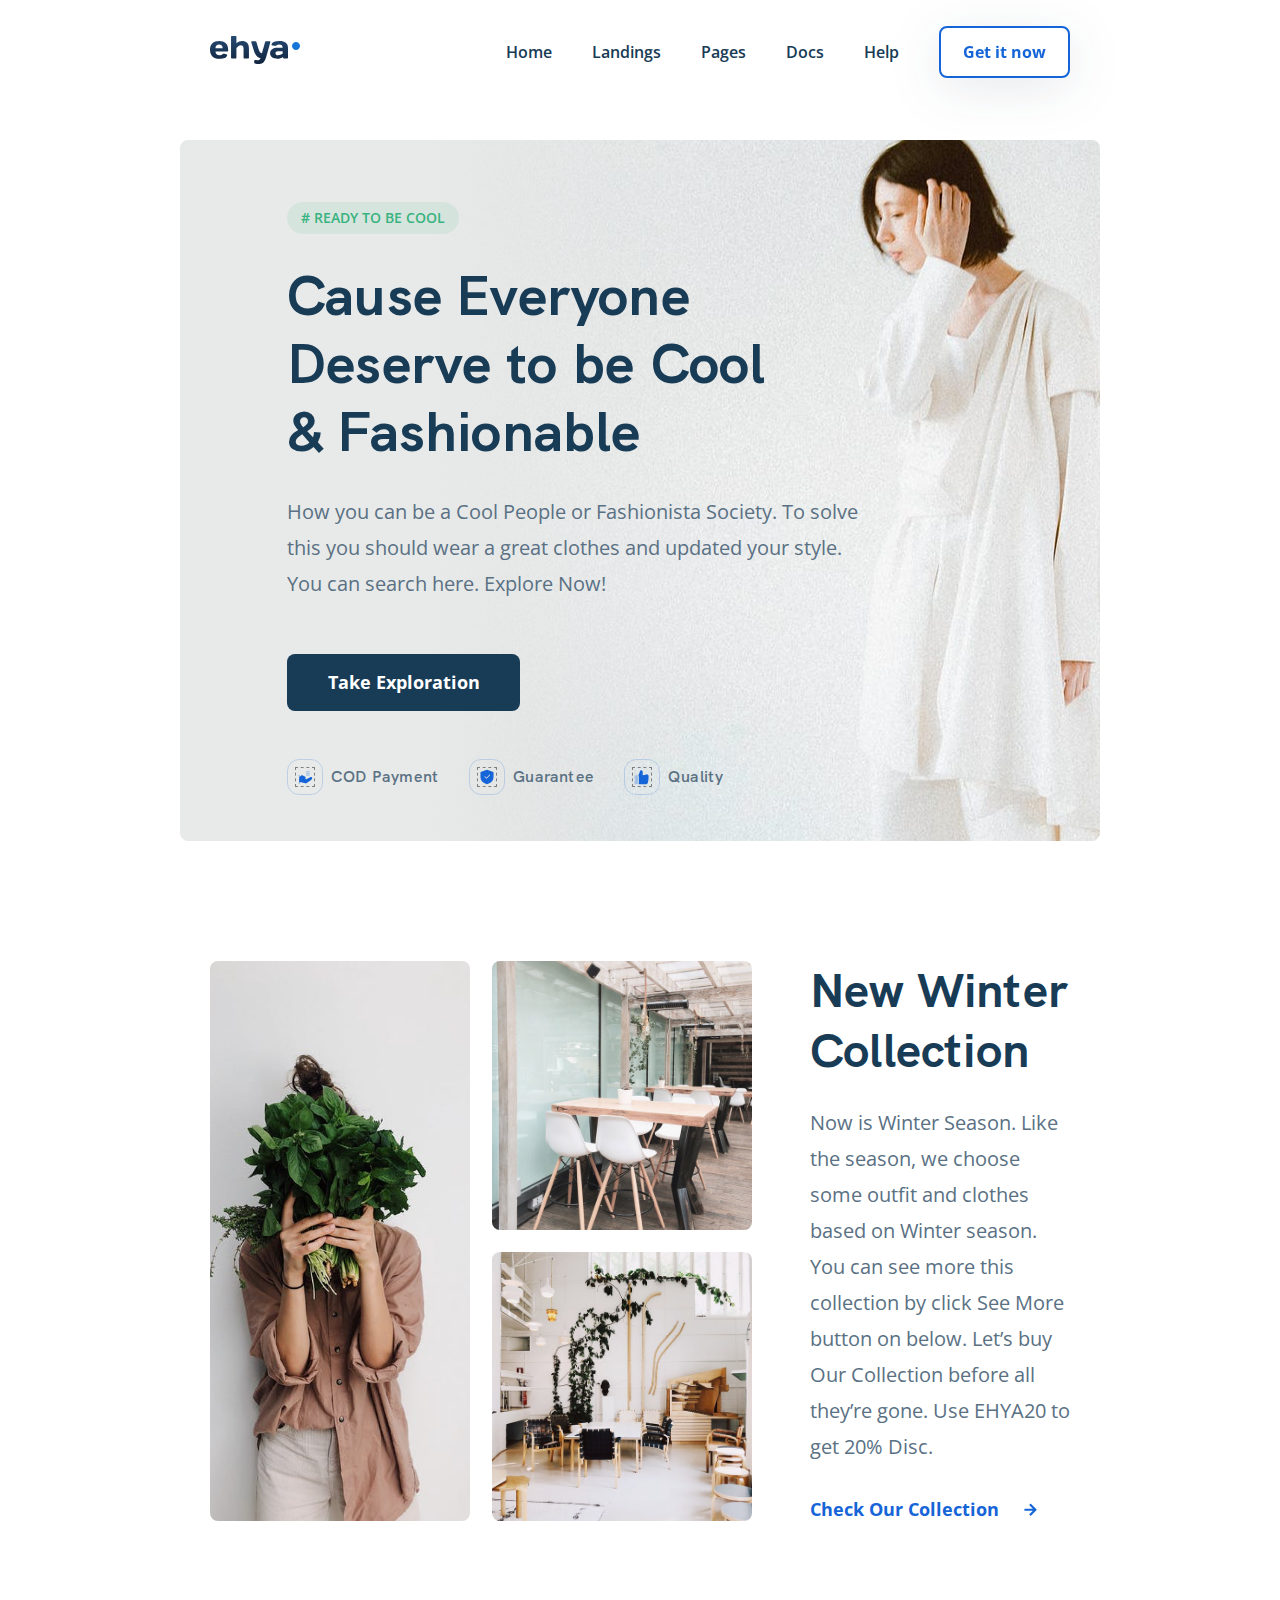
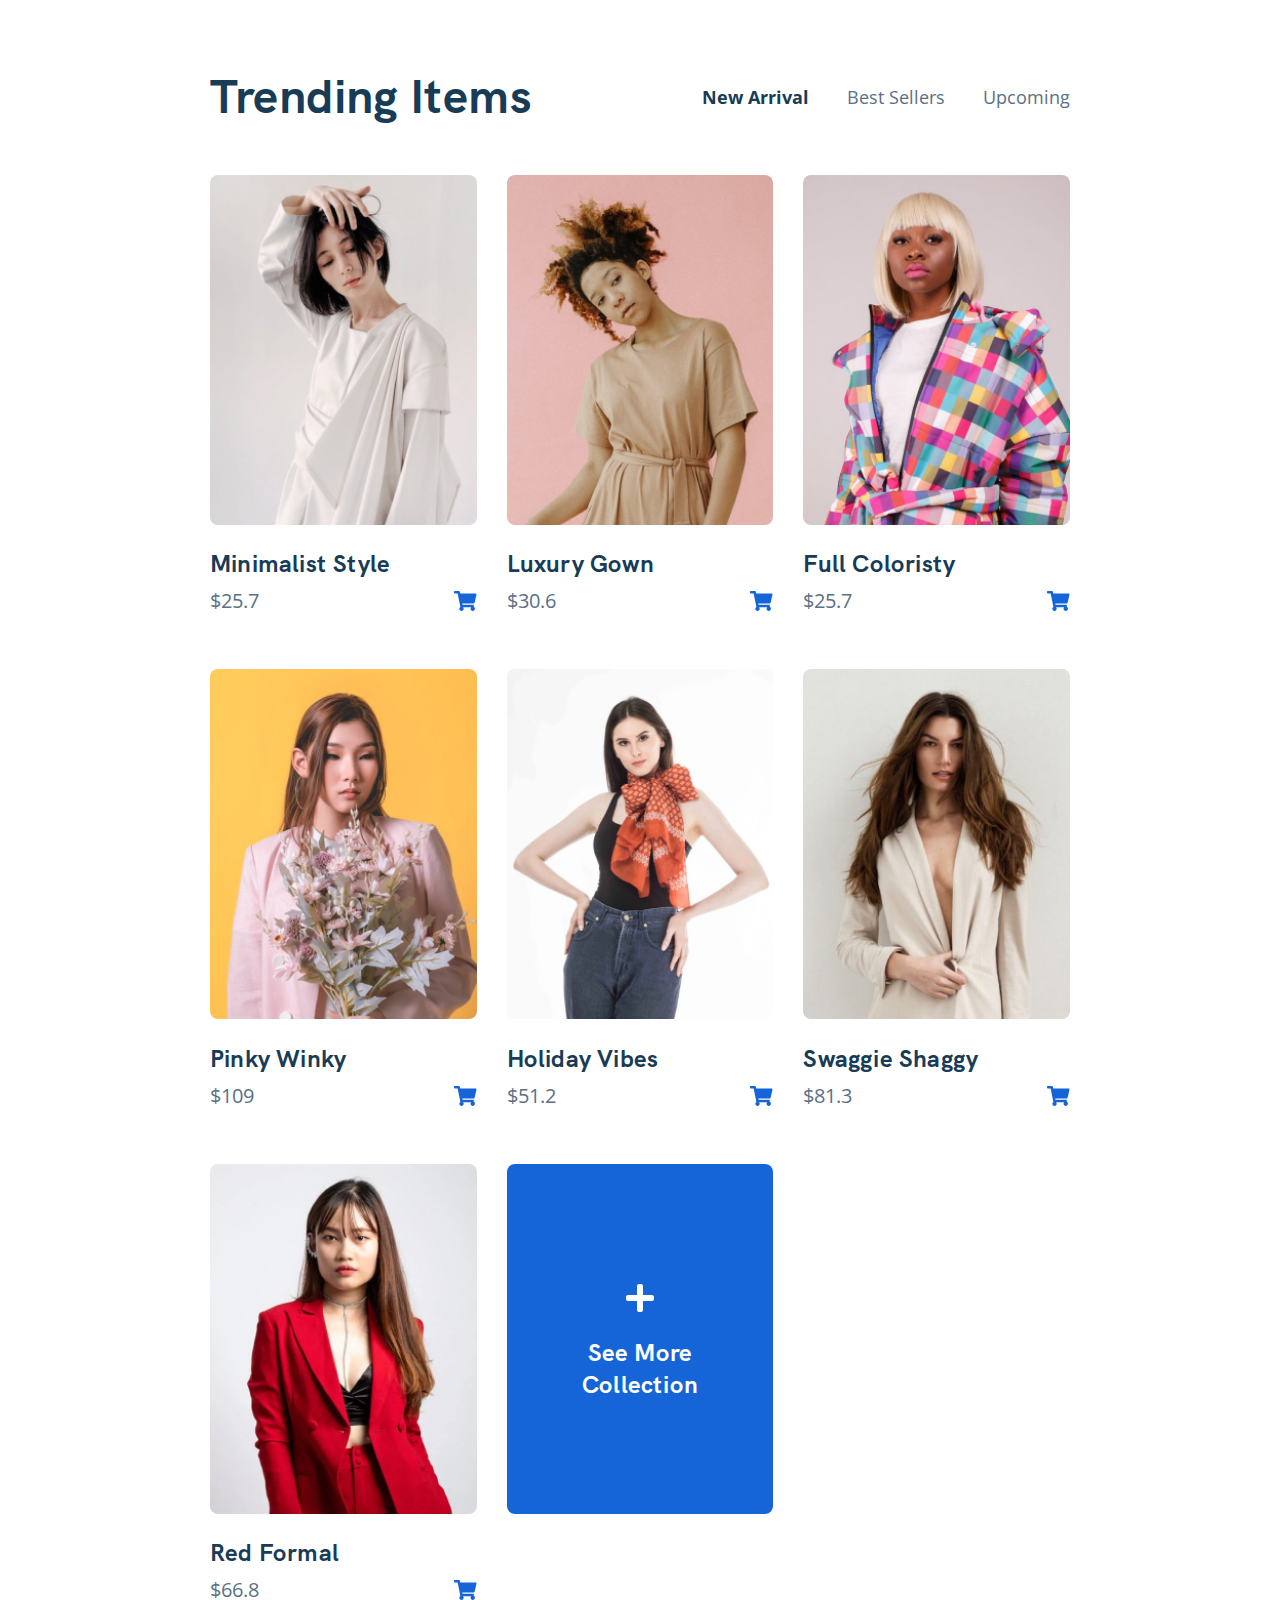
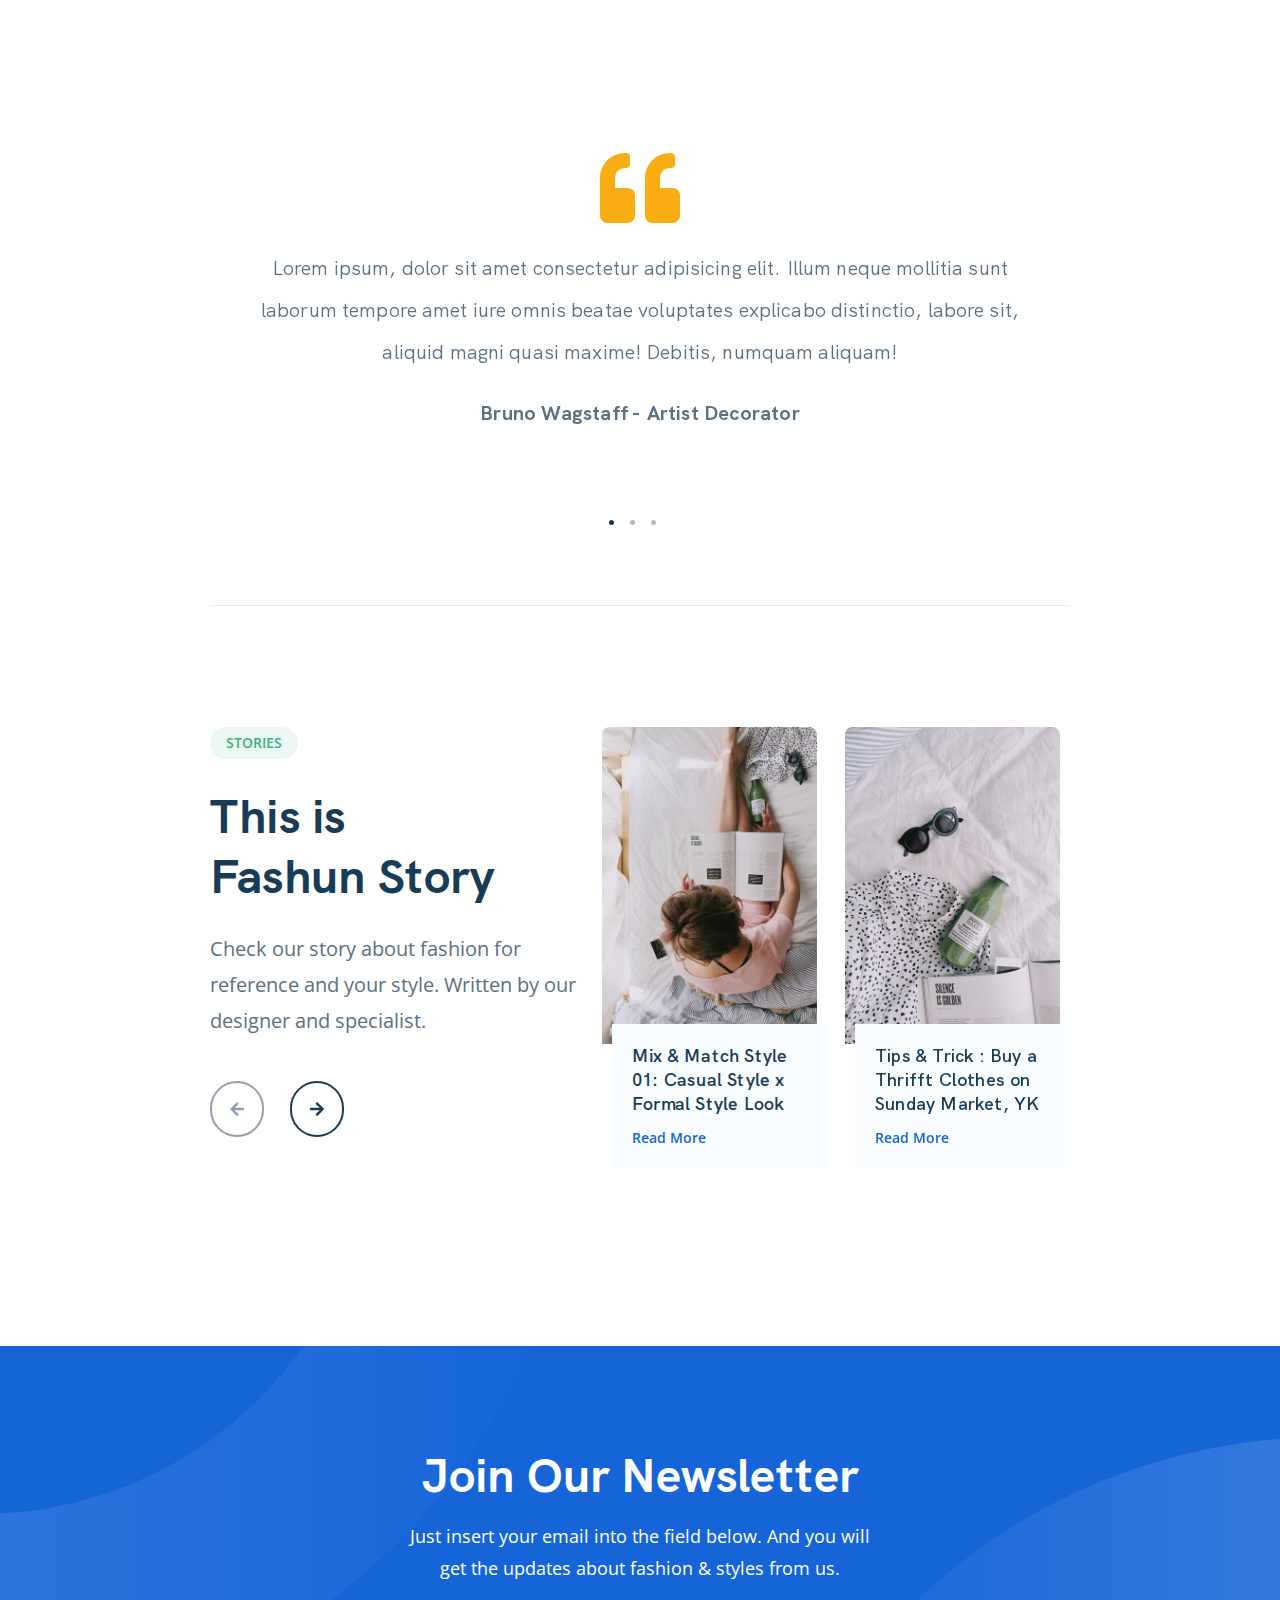
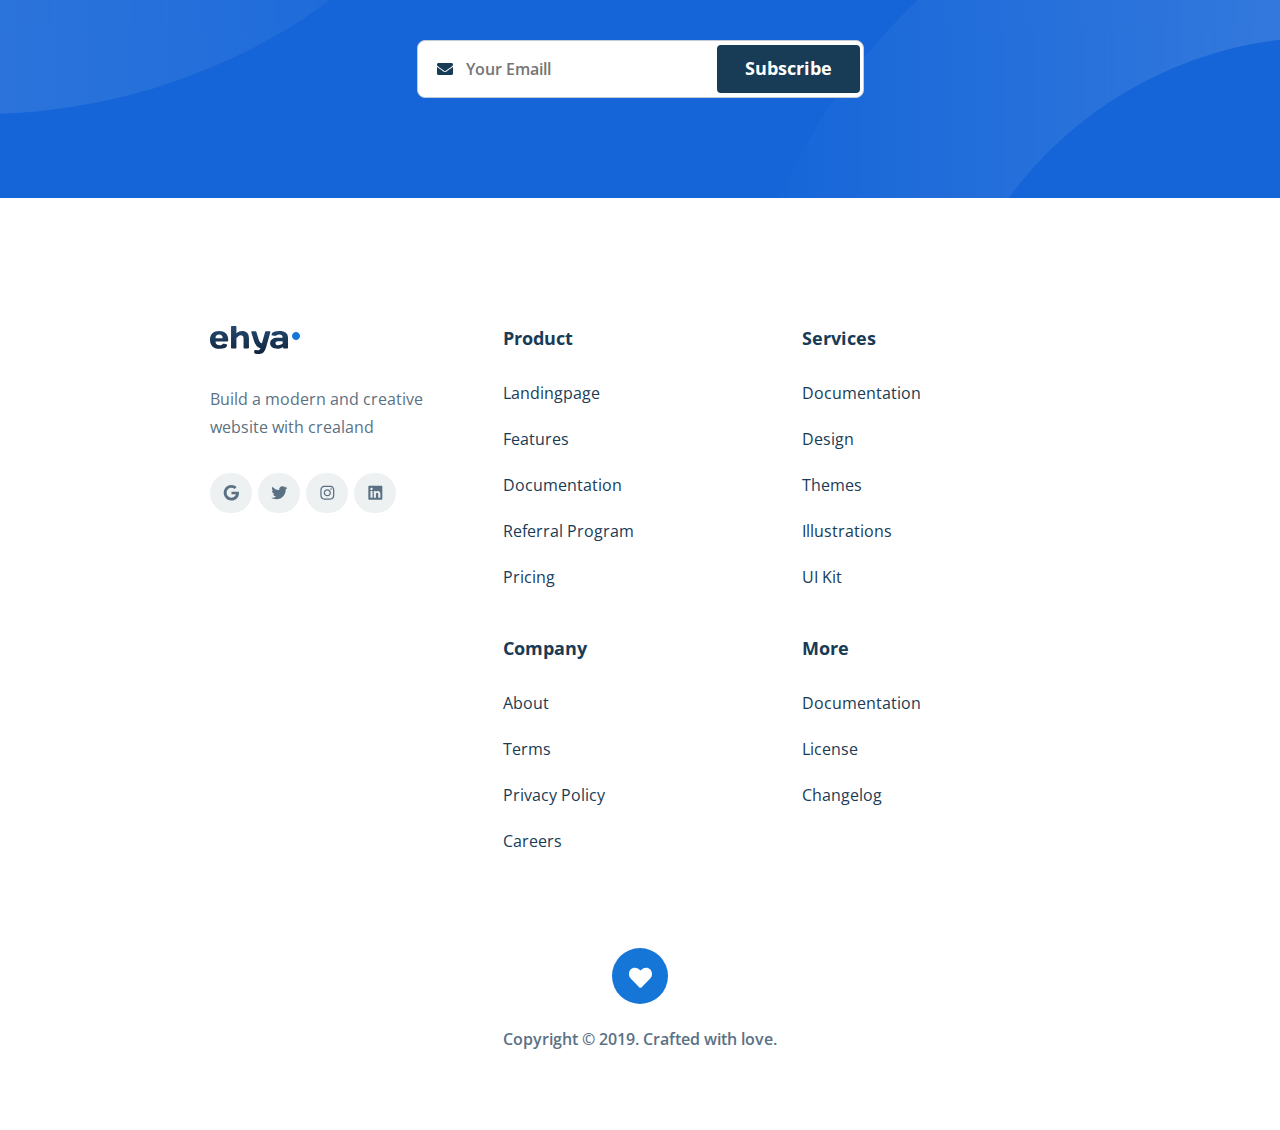
==== commit d219d5d1: "create: favicon" ====
--- a/index.html
+++ b/index.html
@@ -4,6 +4,82 @@
     <meta charset="UTF-8" />
     <meta name="viewport" content="width=device-width, initial-scale=1.0" />
     <title>Ehya - Your Fashion</title>
+    <link
+      rel="apple-touch-icon"
+      sizes="57x57"
+      href="img/favicon/apple-icon-57x57.png"
+    />
+    <link
+      rel="apple-touch-icon"
+      sizes="60x60"
+      href="img/favicon/apple-icon-60x60.png"
+    />
+    <link
+      rel="apple-touch-icon"
+      sizes="72x72"
+      href="img/favicon/apple-icon-72x72.png"
+    />
+    <link
+      rel="apple-touch-icon"
+      sizes="76x76"
+      href="img/favicon/apple-icon-76x76.png"
+    />
+    <link
+      rel="apple-touch-icon"
+      sizes="114x114"
+      href="img/favicon/apple-icon-114x114.png"
+    />
+    <link
+      rel="apple-touch-icon"
+      sizes="120x120"
+      href="img/favicon/apple-icon-120x120.png"
+    />
+    <link
+      rel="apple-touch-icon"
+      sizes="144x144"
+      href="img/favicon/apple-icon-144x144.png"
+    />
+    <link
+      rel="apple-touch-icon"
+      sizes="152x152"
+      href="img/favicon/apple-icon-152x152.png"
+    />
+    <link
+      rel="apple-touch-icon"
+      sizes="180x180"
+      href="img/favicon/apple-icon-180x180.png"
+    />
+    <link
+      rel="icon"
+      type="image/png"
+      sizes="192x192"
+      href="img/favicon/android-icon-192x192.png"
+    />
+    <link
+      rel="icon"
+      type="image/png"
+      sizes="32x32"
+      href="img/favicon/favicon-32x32.png"
+    />
+    <link
+      rel="icon"
+      type="image/png"
+      sizes="96x96"
+      href="img/favicon/favicon-96x96.png"
+    />
+    <link
+      rel="icon"
+      type="image/png"
+      sizes="16x16"
+      href="img/favicon/favicon-16x16.png"
+    />
+    <link rel="manifest" href="img/favicon/manifest.json" />
+    <meta name="msapplication-TileColor" content="#ffffff" />
+    <meta
+      name="msapplication-TileImage"
+      content="img/favicon/ms-icon-144x144.png"
+    />
+    <meta name="theme-color" content="#ffffff" />
     <link
       href="https://fonts.googleapis.com/css2?family=Open+Sans:wght@400;600;700&display=swap"
       rel="stylesheet"
--- a/css/style.css
+++ b/css/style.css
@@ -1,2 +1,2 @@
-@font-face{font-family:'HK Grotesk';src:url("../fonts/HKGrotesk-Regular.woff2") format("woff2");src:url("../fonts/HKGrotesk-Regular.woff") format("woff");font-weight:400;font-style:normal;display:swap}@font-face{font-family:'HK Grotesk';src:url("../fonts/HKGrotesk-SemiBold.woff2") format("woff2");src:url("../fonts/HKGrotesk-SemiBold.woff") format("woff");font-weight:600;font-style:normal;display:swap}@font-face{font-family:'HK Grotesk';src:url("../fonts/HKGrotesk-Bold.woff2") format("woff2");src:url("../fonts/HKGrotesk-Bold.woff") format("woff");font-weight:700;font-style:normal;display:swap}*{box-sizing:border-box}html{overflow-x:hidden}body{font-family:'Open Sans', sans-serif;color:#5A7184;background-color:#fff;overflow-x:hidden}button,input{outline:none}button:active,button:focus,input:active,input:focus{outline:none}.container{max-width:1140px;margin:auto}.title{margin:0;font-family:HK Grotesk;font-style:normal;font-weight:bold;font-size:48px;line-height:60px;letter-spacing:0.2px;color:#183B56}.badge{padding:6px;display:inline-block;font-style:normal;font-weight:600;font-size:14px;line-height:20px;color:#36B37E;text-align:center;text-transform:uppercase;background:rgba(54,179,126,0.1);border-radius:2000px}/*! normalize.css v8.0.1 | MIT License | github.com/necolas/normalize.css */html{line-height:1.15;-webkit-text-size-adjust:100%}body{margin:0}main{display:block}h1{font-size:2em;margin:0.67em 0}hr{box-sizing:content-box;height:0;overflow:visible}pre{font-family:monospace, monospace;font-size:1em}a{background-color:transparent}abbr[title]{border-bottom:none;text-decoration:underline;text-decoration:underline dotted}b,strong{font-weight:bolder}code,kbd,samp{font-family:monospace, monospace;font-size:1em}small{font-size:80%}sub,sup{font-size:75%;line-height:0;position:relative;vertical-align:baseline}sub{bottom:-0.25em}sup{top:-0.5em}img{border-style:none}button,input,optgroup,select,textarea{font-family:inherit;font-size:100%;line-height:1.15;margin:0}button,input{overflow:visible}button,select{text-transform:none}button,[type="button"],[type="reset"],[type="submit"]{-webkit-appearance:button}button::-moz-focus-inner,[type="button"]::-moz-focus-inner,[type="reset"]::-moz-focus-inner,[type="submit"]::-moz-focus-inner{border-style:none;padding:0}button:-moz-focusring,[type="button"]:-moz-focusring,[type="reset"]:-moz-focusring,[type="submit"]:-moz-focusring{outline:1px dotted ButtonText}fieldset{padding:0.35em 0.75em 0.625em}legend{box-sizing:border-box;color:inherit;display:table;max-width:100%;padding:0;white-space:normal}progress{vertical-align:baseline}textarea{overflow:auto}[type="checkbox"],[type="radio"]{box-sizing:border-box;padding:0}[type="number"]::-webkit-inner-spin-button,[type="number"]::-webkit-outer-spin-button{height:auto}[type="search"]{-webkit-appearance:textfield;outline-offset:-2px}[type="search"]::-webkit-search-decoration{-webkit-appearance:none}::-webkit-file-upload-button{-webkit-appearance:button;font:inherit}details{display:block}summary{display:list-item}template{display:none}[hidden]{display:none}.header{padding:26px 0}.header-wrapper{display:flex;justify-content:space-between;align-items:center}.header-right{display:flex;align-items:center;padding-left:26px}.header-right__button{display:none}.header-menu{display:flex;justify-content:center;flex-wrap:wrap;margin:0;padding:0;list-style-type:none}.header-menu__item{font-style:normal;font-weight:600;font-size:16px;line-height:22px}.header-menu__item:not(:last-child){margin-right:40px}.header-menu__link{text-decoration:none;color:#183B56}.header__button{margin-left:40px;padding:13px;min-width:131px;background-color:#fff;border:2px solid #1565D8;border-radius:8px;filter:drop-shadow(0px 10px 25px rgba(21,37,72,0.1));font-style:normal;font-weight:bold;font-size:16px;line-height:22px;color:#1565D8}.hero{position:relative;padding-top:36px;padding-bottom:120px}.hero__background{width:1280px;margin:auto;background:#E8EAE9 url("../img/hero/hero-bg.png") 358px -377px no-repeat;border-radius:8px;overflow:hidden}.hero__container{width:100%;height:100%;padding:62px 107px 30px;background:linear-gradient(270deg, rgba(238,238,238,0.0001) 67.34%, #E8EAE9 100%);background-position:358px;background-repeat:no-repeat}.hero__info{max-width:652px;margin-bottom:58px}.hero__badge{min-width:172px}.hero__title{margin:28px 0;max-width:480px;font-size:56px;line-height:68px}.hero__text{margin:0;max-width:590px;font-style:normal;font-weight:normal;font-size:20px;line-height:36px}.hero__button{width:233px;margin-bottom:48px;padding:16px;background:#183B56;border-radius:8px;border:none;font-style:normal;font-weight:bold;font-size:18px;line-height:25px;text-align:center;color:#fff}.hero__list{margin:0;padding:0;display:flex;flex-wrap:wrap;list-style-type:none}.hero__item{display:flex;align-items:center;margin-bottom:16px}.hero__item:not(:last-child){margin-right:30px}.hero__image{width:20px;height:20px;border:1px dashed grey}.hero__image-wrapper{width:36px;height:36px;display:flex;margin-right:8px;border:0.75px solid rgba(21,101,216,0.2);align-items:center;justify-content:center;border-radius:12px}.hero__advantage{font-family:HK Grotesk;font-style:normal;font-weight:600;font-size:16px;line-height:20px;letter-spacing:0.2px}.menu-button{display:none}.collection{padding-bottom:145px}.collection-wrapper{display:flex}.collection__image{width:48%;height:48%;object-fit:cover;border-radius:8px}.collection__image--big{width:48%;height:100%}.collection__image-wrapper{width:670px;height:490px;display:flex;flex-direction:column;flex-wrap:wrap;justify-content:space-between;align-content:space-between}.collection__info{max-width:392px;margin-left:58px}.collection__title{margin-bottom:24px}.collection__text{margin-top:0;margin-bottom:32px;font-style:normal;font-weight:normal;font-size:20px;line-height:36px}.collection__link{text-decoration:none;font-style:normal;font-weight:bold;font-size:18px;line-height:25px;color:#1565D8}.collection__arrow{margin-left:20px}.trends{padding-bottom:95px}.trends__top{display:flex;align-items:center;justify-content:space-between;margin-bottom:48px}.trends__card{width:100%;margin-bottom:50px}.tabs{padding:0;margin:0;display:flex;list-style-type:none}.tabs__item{font-style:normal;font-weight:normal;font-size:18px;line-height:25px}.tabs__item:not(:last-child){margin-right:38px}.tabs__item--active{font-weight:bold;color:#183B56}.card{display:none}.card--active{display:block}.card-wrapper{display:grid;grid-template-columns:repeat(4, 1fr);column-gap:30px}.card__image{margin-bottom:20px;width:100%;height:350px;border-radius:8px;object-fit:cover}.card__title{margin-top:0;margin-bottom:3px;flex-basis:100%;font-family:HK Grotesk;font-style:normal;font-weight:bold;font-size:24px;line-height:32px;letter-spacing:0.2px;color:#183B56}.card__info{display:flex;flex-wrap:wrap;justify-content:space-between}.card__price{font-style:normal;font-weight:normal;font-size:20px;line-height:36px}.card-add{display:flex;justify-content:center;padding:120px 0 30px;height:350px;background-color:#1565D8;border-radius:8px;overflow:hidden}.card-add__info{max-width:140px;display:flex;align-items:center;text-align:center;flex-direction:column}.card-add__image{margin-bottom:25px}.card-add__text{font-family:HK Grotesk;font-style:normal;font-weight:bold;font-size:24px;line-height:32px;letter-spacing:0.2px;color:#fff}.comments{padding-bottom:80px}.comments__swiper-container{margin:auto;width:800px}.comments__swiper-slide{max-width:890px;display:flex;flex-direction:column;align-items:center;text-align:center}.comments__swiper-pagination{display:flex;justify-content:center}.comments__swiper-pagination-bullet{display:inline-block;margin-right:16px;width:5px;height:5px;background:#B3BAC5;border-radius:2.5px}.comments__swiper-pagination-bullet-active{background-color:#183B56}.comments__image{margin-bottom:24px}.comments__text{margin-top:0;margin-bottom:28px;font-family:HK Grotesk;font-style:normal;font-weight:normal;font-size:20px;line-height:42px;letter-spacing:0.133333px}.comments__author{margin-bottom:53px;display:flex;flex-wrap:wrap;justify-content:center;font-family:HK Grotesk;font-style:normal;font-weight:bold;font-size:20px;line-height:24px;letter-spacing:0.2px}.history{padding-bottom:140px}.history-wrapper{padding-top:121px;display:flex;justify-content:space-between;border-top:1px solid #E5EAF4}.history__left{max-width:392px}.history__badge{min-width:88px;margin-bottom:28px}.history__title{margin-bottom:24px}.history__text{margin-top:0;margin-bottom:42px;font-style:normal;font-weight:normal;font-size:20px;line-height:36px}.history__button{width:54px;height:56px;display:inline-flex;align-items:center;justify-content:center;background-color:#fff;border:2px solid #183B56;border-radius:2000px;fill:#183B56}.history__button-prev{margin-right:22px}.history__button--disabled{border-color:#959EAD;fill:#959EAD;cursor:default}.history__icon{width:14px;height:14px;fill:inherit}.history__swiper-container{max-width:662px;margin:0}.history-slide{position:relative;width:332px;padding-bottom:158px}.history-slide__image{width:312px;height:317px;object-fit:cover;border-radius:8px 8px 0px 0px}.history-slide__info{position:absolute;top:297px;left:10px;width:312px;padding:20px;background-color:#FAFDFF}.history-slide__title{max-height:104px;margin-top:0;margin-bottom:12px;font-family:HK Grotesk;font-style:normal;font-weight:600;font-size:22px;line-height:32px;letter-spacing:0.2px;color:#183B56;overflow:hidden}.history-slide__link{font-style:normal;font-weight:600;font-size:16px;line-height:22px;text-decoration:none;color:#1565D8}.feedback{position:relative;padding:100px 0;background:#1565D8;overflow:hidden}.feedback__circle{position:absolute;width:1186px;height:1186px;border-radius:50%;display:flex;align-items:center;justify-content:center;opacity:0.2}.feedback__circle::before{content:'';width:786px;height:786px;border-radius:50%;background-color:#1565D8}.feedback__circle--first{top:-818px;left:-612px;background:linear-gradient(270deg, rgba(255,255,255,0.0001) 0%, #fff 99.73%)}.feedback__circle--second{bottom:-825px;right:-639px;background:linear-gradient(270deg, #fff 28.21%, rgba(255,255,255,0.0001) 99.73%)}.feedback-wrapper{display:flex;align-items:center;justify-content:space-between}.feedback__left{z-index:1;max-width:490px}.feedback__title{color:#fff;margin-bottom:14px}.feedback__text{margin:0;font-style:normal;font-weight:normal;font-size:18px;line-height:32px;color:#fff}.feedback__form{max-height:58px;max-width:447px;display:flex;flex-direction:column;position:relative}.feedback__input{width:100%;height:100%;padding:17px 155px 17px 48px;font-style:normal;font-weight:600;font-size:16px;line-height:22px;background:#fff;border:1px solid #C3CAD9;border-radius:8px}.feedback__icon{position:absolute;top:21px;left:20px;width:16px;height:16px}.feedback__button{width:143px;max-height:48px;padding:11px;position:absolute;top:5px;right:4px;bottom:5px;font-style:normal;font-weight:bold;font-size:18px;line-height:25px;text-align:center;color:#FFFFFF;background:#183B56;border-radius:4px;border:none;text-overflow:clip;white-space:nowrap;overflow:hidden;z-index:1}.invalid{color:red}.footer{padding-top:128px;padding-bottom:80px}.footer-top{display:grid;grid-template-columns:min-content repeat(4, 165px);grid-column-gap:30px}.footer__text{display:block;width:263px;margin-top:28px;margin-bottom:32px;font-style:normal;font-weight:normal;font-size:16px;line-height:28px}.footer__social{display:flex}.footer__social-link{display:flex;align-items:center;justify-content:center;width:42px;height:40px;background:rgba(90,113,132,0.1);border-radius:2000px}.footer__social-link:not(:last-child){margin-right:6px}.footer__title{margin-top:0;margin-bottom:31px;font-style:normal;font-weight:bold;font-size:18px;line-height:25px;color:#183B56}.footer__ul{margin:0;padding:0;list-style-type:none}.footer__item{font-style:normal;font-weight:normal;font-size:16px;line-height:22px}.footer__item:not(:last-child){margin-bottom:24px}.footer__link{text-decoration:none;color:#183B56}.footer-bottom{display:flex;flex-direction:column;align-items:center;padding-top:96px}.footer__image{position:relative;width:24px;height:28px;left:16px;right:16px;top:16px}.footer__image-wrapper{position:relative;width:56px;height:56px;background:#1576D8;border-radius:2000px}.footer__copyright{margin-top:24px;font-weight:600;font-size:16px;line-height:22px}@media (max-width: 1295px){.container{max-width:860px}.hero__background{width:920px;background-position:250px}.hero__container{background-position:250px}.collection__image-wrapper{height:560px}.collection__info{max-width:260px}.card-wrapper{grid-template-columns:repeat(3, 1fr)}.feedback-wrapper{flex-direction:column;text-align:center}.feedback__left{margin-bottom:56px}.footer-top{grid-template-columns:min-content 1fr 1fr}.footer__product{margin-bottom:48px}.footer__company{grid-column-start:2}}@media (min-width: 936px) and (max-width: 1295px){.history-slide__image{width:215px}.history-slide__info{width:215px}.history-slide__title{font-size:18px;line-height:24px}.history-slide__link{font-size:14px;line-height:20px}}@media (max-width: 935px){.container{max-width:700px}.header{padding:18px 0}.hero{padding:30px 0 80px}.hero__background{width:760px;background-position:0 -395px}.hero__container{padding:36px 28px 20px;background-position:0}.hero__info{max-width:410px;margin-bottom:36px}.hero__title{max-width:410px;margin-top:24px;margin-bottom:20px;font-size:48px;line-height:60px}.hero__text{max-width:400px;font-size:18px;line-height:32px}.hero__button{margin-bottom:40px}.tabs__item:not(:last-child){margin-right:20px}.card-wrapper{grid-template-columns:repeat(2, minmax(280px, 1fr));column-gap:48px}.comments__swiper-container{max-width:630px;width:92%}.comments__image{margin-bottom:12px}.comments__text{margin-bottom:36px}.comments__author{margin-bottom:36px}.history{padding-bottom:80px}.history-wrapper{padding-top:79px;flex-direction:column;align-items:center}.history__left{margin-bottom:36px;max-width:510px;text-align:center}.history__badge{margin-bottom:24px}.history__title{margin-bottom:16px}.history__text{margin-bottom:36px}.feedback{padding:72px 0 80px}.feedback__circle--first{top:-845px;left:-638px}.feedback__circle--second{bottom:-1078px;right:-756px}.footer{padding:64px 0}.footer-bottom{padding-top:62px}}@media (max-width: 768px){.container{max-width:672px;width:92%}.header{padding-top:26px;position:fixed;top:0;right:0;left:0;z-index:50;background-color:#fff}.header__container{max-width:650px;width:91%}.header-menu{flex-direction:column;flex-wrap:nowrap}.header-menu__item{margin-bottom:20px}.header__button{margin-left:0}.header-right{position:absolute;top:10px;right:8px;z-index:99;width:304px;padding:36px 24px;flex-direction:column;align-items:start;background-color:#fff;box-shadow:0px 16px 48px rgba(0,0,0,0.16)}.header-right--mobile--hiden{display:none}.header-right--visible{display:flex}.header-right__button{position:absolute;top:12px;right:16px;padding:0;width:24px;height:24px;display:flex;align-items:center;justify-content:center;border:none;background-color:#fff;cursor:pointer}.menu-button{display:flex;width:24px;height:24px;padding:0;align-items:center;justify-content:space-evenly;flex-direction:column;border:none;background-color:#fff;cursor:pointer}.menu-button__line{width:22px;height:2px;border-radius:2px;background-color:#3A4C66}.hero{padding-top:94px}.hero__background{max-width:728px;width:96%}.collection{padding-bottom:80px}.collection-wrapper{flex-direction:column}.collection__image-wrapper{width:100%;height:490px}.collection__info{margin-left:0;margin-top:40px;max-width:none}.collection__title{margin-bottom:18px}.collection__text{margin-bottom:30px}.trends{padding-bottom:30px}.trends__title{margin-bottom:28px}.trends__top{flex-direction:column;margin-bottom:56px}.tabs__item:not(:last-child){margin-right:38px}.card-wrapper{max-width:608px;margin:auto}.history__swiper-container{max-height:968px}.history-slide{height:475px}.footer-top{padding:0 11px}.footer__text{width:253px}}@media (min-width: 769px){.header__button{cursor:pointer}.hero__button{cursor:pointer}.tabs__item{cursor:pointer}.card-add{cursor:pointer}.history__button:not(.history__button--disabled){cursor:pointer}.history__button:not(.history__button--disabled):active{background-color:#183B56;fill:#fff}.feedback__button{cursor:pointer}}@media (max-width: 660px){.card-wrapper{grid-template-columns:repeat(2, minmax(260px, 1fr));column-gap:30px}.footer{padding-top:48px}.footer-top{grid-template-columns:repeat(2, 113px)}.footer__info{grid-row-start:3;grid-column:span 2;width:100%;display:flex;flex-direction:column;align-items:center;text-align:center}.footer__text{width:100%}.footer__product{margin-bottom:39px}.footer__company{grid-column-start:1;margin-bottom:47px}}@media (max-width: 576px){.title{font-size:28px;line-height:36px}.badge{padding:2px}.header{padding-top:18px}.hero{padding:88px 0 64px}.hero__background{width:100%;border-radius:0;background-position-x:center;background-position-y:-360px}.hero__container{padding:380px 20px 20px;background:linear-gradient(180deg, rgba(238,238,238,0.0001) 47.32%, #E8EAE9 65.51%);display:flex;justify-content:center;flex-wrap:wrap}.hero__info{margin-bottom:24px;text-align:center}.hero__title{margin-top:20px;font-size:32px;line-height:40px}.hero__text{font-size:16px;line-height:28px}.hero__button{padding:13px;font-size:16px;line-height:22px;margin-bottom:22px}.hero__list{max-width:300px;justify-content:space-around}.hero__item:not(:last-child){margin-right:0}.hero__image{width:14px;height:14px}.hero__image-wrapper{width:23px;height:23px;border-width:0.5px;border-radius:8px}.collection{padding-bottom:64px}.collection-wrapper{text-align:center}.collection__image{height:24%}.collection__image--big{width:100%;height:73%}.collection__image-wrapper{height:550px;flex-direction:row}.collection__info{margin-top:40px}.collection__title{margin-bottom:16px}.collection__text{margin-bottom:24px;font-size:16px;line-height:28px}.collection__link{font-size:16px;line-height:22px}.trends{padding-bottom:0}.trends__top{margin-bottom:36px}.trends__title{margin-bottom:24px}.trends__card{margin-bottom:20px}.tabs__item{font-size:16px;line-height:22px}.tabs__item:not(:last-child){margin-right:16px}.card-wrapper{grid-template-columns:repeat(2, minmax(140px, 1fr));column-gap:20px}.card__title{font-size:16px;line-height:20px}.card__image{height:260px;margin-bottom:13px}.card__info{justify-content:start}.card__price{font-size:14px;line-height:24px;margin-right:9px}.card__cart{width:14px}.card-add{padding:80px 0 15px;height:260px}.card-add__image{width:25px;height:32px}.card-add__info{max-width:110px}.card-add__text{font-size:20px;line-height:24px}.comments{padding-bottom:64px}.comments__image{width:70px;height:81px}.comments__text{margin-bottom:24px;font-size:18px;line-height:36px}.comments__author{margin-bottom:24px}.comments__author-name{flex-basis:100%}.comments__author-name::before{content:' - '}.history{padding-bottom:64px}.history-wrapper{padding-top:47px}.history__left{margin-bottom:26px}.history__badge{margin-bottom:24px}.history__title{margin-bottom:16px}.history__text{font-size:16px;line-height:28px}.history__button{width:48px;height:48px}.history__swiper-container{max-height:839px}.history-slide{width:280px;height:408px;padding-bottom:130px}.history-slide__image{width:270px;height:277px}.history-slide__info{top:257px;width:270px}.history-slide__title{font-size:20px;line-height:24px}.feedback{padding:64px 0}.feedback__circle{width:712px;height:712px}.feedback__circle::before{width:472px;height:472px}.feedback__circle--first{top:-321px;left:-552px}.feedback__circle--second{bottom:-466px;right:-566px}.feedback__left{margin-bottom:36px}.feedback__title{margin-bottom:24px}.feedback__text{font-size:16px;line-height:28px}.feedback__form{max-height:none;width:100%}.feedback__icon{top:17px}.feedback__input{height:48px;padding:13px 13px 13px 48px;font-size:16px;line-height:22px}.feedback__button{width:100%;position:relative;top:0;right:0;bottom:0;margin-top:10px}.footer__list{width:auto}.footer__list:nth-child(1){margin-bottom:39px}.footer__title{margin-bottom:20px;font-size:16px;line-height:22px}.footer__item{font-size:14px;line-height:20px}.footer__item:not(:last-child){margin-bottom:15px}.footer__text{font-size:14px;line-height:24px;margin-top:16px;margin-bottom:16px}.footer-bottom{display:none}}@media (max-width: 400px){.collection__image-wrapper{height:410px}.card-wrapper{column-gap:10px}.card__image{height:170px}.card-add{padding:40px 0 5px;height:170px}}
+@font-face{font-family:'HK Grotesk';src:url("../fonts/HKGrotesk-Regular.woff2") format("woff2");src:url("../fonts/HKGrotesk-Regular.woff") format("woff");font-weight:400;font-style:normal;display:swap}@font-face{font-family:'HK Grotesk';src:url("../fonts/HKGrotesk-SemiBold.woff2") format("woff2");src:url("../fonts/HKGrotesk-SemiBold.woff") format("woff");font-weight:600;font-style:normal;display:swap}@font-face{font-family:'HK Grotesk';src:url("../fonts/HKGrotesk-Bold.woff2") format("woff2");src:url("../fonts/HKGrotesk-Bold.woff") format("woff");font-weight:700;font-style:normal;display:swap}*{box-sizing:border-box}html{overflow-x:hidden}body{font-family:'Open Sans', sans-serif;color:#5A7184;background-color:#fff;overflow-x:hidden}button,input{outline:none}button:active,button:focus,input:active,input:focus{outline:none}.container{max-width:1140px;margin:auto}.title{margin:0;font-family:HK Grotesk;font-style:normal;font-weight:bold;font-size:48px;line-height:60px;letter-spacing:0.2px;color:#183B56}.badge{padding:6px;display:inline-block;font-style:normal;font-weight:600;font-size:14px;line-height:20px;color:#36B37E;text-align:center;text-transform:uppercase;background:rgba(54,179,126,0.1);border-radius:2000px}/*! normalize.css v8.0.1 | MIT License | github.com/necolas/normalize.css */html{line-height:1.15;-webkit-text-size-adjust:100%}body{margin:0}main{display:block}h1{font-size:2em;margin:0.67em 0}hr{box-sizing:content-box;height:0;overflow:visible}pre{font-family:monospace, monospace;font-size:1em}a{background-color:transparent}abbr[title]{border-bottom:none;text-decoration:underline;text-decoration:underline dotted}b,strong{font-weight:bolder}code,kbd,samp{font-family:monospace, monospace;font-size:1em}small{font-size:80%}sub,sup{font-size:75%;line-height:0;position:relative;vertical-align:baseline}sub{bottom:-0.25em}sup{top:-0.5em}img{border-style:none}button,input,optgroup,select,textarea{font-family:inherit;font-size:100%;line-height:1.15;margin:0}button,input{overflow:visible}button,select{text-transform:none}button,[type="button"],[type="reset"],[type="submit"]{-webkit-appearance:button}button::-moz-focus-inner,[type="button"]::-moz-focus-inner,[type="reset"]::-moz-focus-inner,[type="submit"]::-moz-focus-inner{border-style:none;padding:0}button:-moz-focusring,[type="button"]:-moz-focusring,[type="reset"]:-moz-focusring,[type="submit"]:-moz-focusring{outline:1px dotted ButtonText}fieldset{padding:0.35em 0.75em 0.625em}legend{box-sizing:border-box;color:inherit;display:table;max-width:100%;padding:0;white-space:normal}progress{vertical-align:baseline}textarea{overflow:auto}[type="checkbox"],[type="radio"]{box-sizing:border-box;padding:0}[type="number"]::-webkit-inner-spin-button,[type="number"]::-webkit-outer-spin-button{height:auto}[type="search"]{-webkit-appearance:textfield;outline-offset:-2px}[type="search"]::-webkit-search-decoration{-webkit-appearance:none}::-webkit-file-upload-button{-webkit-appearance:button;font:inherit}details{display:block}summary{display:list-item}template{display:none}[hidden]{display:none}.header{padding:26px 0}.header-wrapper{display:flex;justify-content:space-between;align-items:center}.header-right{display:flex;align-items:center;padding-left:26px}.header-right__button{display:none}.header-menu{display:flex;justify-content:center;flex-wrap:wrap;margin:0;padding:0;list-style-type:none}.header-menu__item{font-style:normal;font-weight:600;font-size:16px;line-height:22px}.header-menu__item:not(:last-child){margin-right:40px}.header-menu__link{text-decoration:none;color:#183B56}.header__button{margin-left:40px;padding:13px;min-width:131px;background-color:#fff;border:2px solid #1565D8;border-radius:8px;filter:drop-shadow(0px 10px 25px rgba(21,37,72,0.1));font-style:normal;font-weight:bold;font-size:16px;line-height:22px;color:#1565D8}.hero{position:relative;padding-top:36px;padding-bottom:120px}.hero__background{width:1280px;margin:auto;background:#E8EAE9 url("../img/hero/hero-bg.png") 358px -377px no-repeat;border-radius:8px;overflow:hidden}.hero__container{width:100%;height:100%;padding:62px 107px 30px;background:linear-gradient(270deg, rgba(238,238,238,0.0001) 67.34%, #E8EAE9 100%);background-position:358px;background-repeat:no-repeat}.hero__info{max-width:652px;margin-bottom:52px}.hero__badge{min-width:172px}.hero__title{margin:28px 0;max-width:480px;font-size:56px;line-height:68px}.hero__text{margin:0;max-width:590px;font-style:normal;font-weight:normal;font-size:20px;line-height:36px}.hero__button{width:233px;margin-bottom:48px;padding:16px;background:#183B56;border-radius:8px;border:none;font-style:normal;font-weight:bold;font-size:18px;line-height:25px;text-align:center;color:#fff}.hero__list{margin:0;padding:0;display:flex;flex-wrap:wrap;list-style-type:none}.hero__item{display:flex;align-items:center;margin-bottom:16px}.hero__item:not(:last-child){margin-right:30px}.hero__image{width:20px;height:20px;border:1px dashed grey}.hero__image-wrapper{width:36px;height:36px;display:flex;margin-right:8px;border:0.75px solid rgba(21,101,216,0.2);align-items:center;justify-content:center;border-radius:12px}.hero__advantage{font-family:HK Grotesk;font-style:normal;font-weight:600;font-size:16px;line-height:20px;letter-spacing:0.2px}.menu-button{display:none}.collection{padding-bottom:145px}.collection-wrapper{display:flex}.collection__image{width:48%;height:48%;object-fit:cover;border-radius:8px}.collection__image--big{width:48%;height:100%}.collection__image-wrapper{width:670px;height:490px;display:flex;flex-direction:column;flex-wrap:wrap;justify-content:space-between;align-content:space-between}.collection__info{max-width:392px;margin-left:58px}.collection__title{margin-bottom:24px}.collection__text{margin-top:0;margin-bottom:32px;font-style:normal;font-weight:normal;font-size:20px;line-height:36px}.collection__link{text-decoration:none;font-style:normal;font-weight:bold;font-size:18px;line-height:25px;color:#1565D8}.collection__arrow{margin-left:20px}.trends{padding-bottom:95px}.trends__top{display:flex;align-items:center;justify-content:space-between;margin-bottom:48px}.trends__card{width:100%;margin-bottom:50px}.tabs{padding:0;margin:0;display:flex;list-style-type:none}.tabs__item{font-style:normal;font-weight:normal;font-size:18px;line-height:25px}.tabs__item:not(:last-child){margin-right:38px}.tabs__item--active{font-weight:bold;color:#183B56}.card{display:none}.card--active{display:block}.card-wrapper{display:grid;grid-template-columns:repeat(4, 1fr);column-gap:30px}.card__image{margin-bottom:20px;width:100%;height:350px;border-radius:8px;object-fit:cover}.card__title{margin-top:0;margin-bottom:3px;flex-basis:100%;font-family:HK Grotesk;font-style:normal;font-weight:bold;font-size:24px;line-height:32px;letter-spacing:0.2px;color:#183B56}.card__info{display:flex;flex-wrap:wrap;justify-content:space-between}.card__price{font-style:normal;font-weight:normal;font-size:20px;line-height:36px}.card-add{display:flex;justify-content:center;padding:120px 0 30px;height:350px;background-color:#1565D8;border-radius:8px;overflow:hidden}.card-add__info{max-width:140px;display:flex;align-items:center;text-align:center;flex-direction:column}.card-add__image{margin-bottom:25px}.card-add__text{font-family:HK Grotesk;font-style:normal;font-weight:bold;font-size:24px;line-height:32px;letter-spacing:0.2px;color:#fff}.comments{padding-bottom:80px}.comments__swiper-container{margin:auto;width:800px}.comments__swiper-slide{max-width:890px;display:flex;flex-direction:column;align-items:center;text-align:center}.comments__swiper-pagination{display:flex;justify-content:center}.comments__swiper-pagination-bullet{display:inline-block;margin-right:16px;width:5px;height:5px;background:#B3BAC5;border-radius:2.5px}.comments__swiper-pagination-bullet-active{background-color:#183B56}.comments__image{margin-bottom:24px}.comments__text{margin-top:0;margin-bottom:28px;font-family:HK Grotesk;font-style:normal;font-weight:normal;font-size:20px;line-height:42px;letter-spacing:0.133333px}.comments__author{margin-bottom:53px;display:flex;flex-wrap:wrap;justify-content:center;font-family:HK Grotesk;font-style:normal;font-weight:bold;font-size:20px;line-height:24px;letter-spacing:0.2px}.history{padding-bottom:140px}.history-wrapper{padding-top:121px;display:flex;justify-content:space-between;border-top:1px solid #E5EAF4}.history__left{max-width:392px}.history__badge{min-width:88px;margin-bottom:28px}.history__title{margin-bottom:24px}.history__text{margin-top:0;margin-bottom:42px;font-style:normal;font-weight:normal;font-size:20px;line-height:36px}.history__button{width:54px;height:56px;display:inline-flex;align-items:center;justify-content:center;background-color:#fff;border:2px solid #183B56;border-radius:2000px;fill:#183B56}.history__button-prev{margin-right:22px}.history__button--disabled{border-color:#959EAD;fill:#959EAD;cursor:default}.history__icon{width:14px;height:14px;fill:inherit}.history__swiper-container{max-width:662px;margin:0}.history-slide{position:relative;width:332px;padding-bottom:158px}.history-slide__image{width:312px;height:317px;object-fit:cover;border-radius:8px 8px 0px 0px}.history-slide__info{position:absolute;top:297px;left:10px;width:312px;padding:20px;background-color:#FAFDFF}.history-slide__title{max-height:104px;margin-top:0;margin-bottom:12px;font-family:HK Grotesk;font-style:normal;font-weight:600;font-size:22px;line-height:32px;letter-spacing:0.2px;color:#183B56;overflow:hidden}.history-slide__link{font-style:normal;font-weight:600;font-size:16px;line-height:22px;text-decoration:none;color:#1565D8}.feedback{position:relative;padding:100px 0;background:#1565D8;overflow:hidden}.feedback__circle{position:absolute;width:1186px;height:1186px;border-radius:50%;display:flex;align-items:center;justify-content:center;opacity:0.2}.feedback__circle::before{content:'';width:786px;height:786px;border-radius:50%;background-color:#1565D8}.feedback__circle--first{top:-818px;left:-612px;background:linear-gradient(270deg, rgba(255,255,255,0.0001) 0%, #fff 99.73%)}.feedback__circle--second{bottom:-825px;right:-639px;background:linear-gradient(270deg, #fff 28.21%, rgba(255,255,255,0.0001) 99.73%)}.feedback-wrapper{padding-right:68px;display:flex;align-items:center;justify-content:space-between}.feedback__left{z-index:1;max-width:490px}.feedback__title{color:#fff;margin-bottom:14px}.feedback__text{margin:0;font-style:normal;font-weight:normal;font-size:18px;line-height:32px;color:#fff}.feedback__form{max-height:58px;width:447px;display:flex;flex-direction:column;position:relative}.feedback__input{width:100%;height:100%;padding:17px 155px 17px 48px;font-style:normal;font-weight:600;font-size:16px;line-height:22px;background:#fff;border:1px solid #C3CAD9;border-radius:8px}.feedback__icon{position:absolute;top:21px;left:20px;width:16px;height:16px}.feedback__button{width:143px;max-height:48px;padding:11px;position:absolute;top:5px;right:4px;bottom:5px;font-style:normal;font-weight:bold;font-size:18px;line-height:25px;text-align:center;color:#FFFFFF;background:#183B56;border-radius:4px;border:none;text-overflow:clip;white-space:nowrap;overflow:hidden;z-index:1}.invalid{color:red}.footer{padding-top:128px;padding-bottom:80px}.footer-top{display:grid;grid-template-columns:min-content repeat(4, 165px);grid-column-gap:30px}.footer__text{display:block;width:263px;margin-top:28px;margin-bottom:32px;font-style:normal;font-weight:normal;font-size:16px;line-height:28px}.footer__social{display:flex}.footer__social-link{display:flex;align-items:center;justify-content:center;width:42px;height:40px;background:rgba(90,113,132,0.1);border-radius:2000px}.footer__social-link:not(:last-child){margin-right:6px}.footer__title{margin-top:0;margin-bottom:31px;font-style:normal;font-weight:bold;font-size:18px;line-height:25px;color:#183B56}.footer__ul{margin:0;padding:0;list-style-type:none}.footer__item{font-style:normal;font-weight:normal;font-size:16px;line-height:22px}.footer__item:not(:last-child){margin-bottom:24px}.footer__link{text-decoration:none;color:#183B56}.footer-bottom{display:flex;flex-direction:column;align-items:center;padding-top:96px}.footer__image{position:relative;width:24px;height:28px;left:16px;right:16px;top:16px}.footer__image-wrapper{position:relative;width:56px;height:56px;background:#1576D8;border-radius:2000px}.footer__copyright{margin-top:24px;font-weight:600;font-size:16px;line-height:22px}@media (max-width: 1295px){.container{max-width:860px}.hero__background{width:920px;background-position:250px}.hero__container{background-position:250px}.collection__image-wrapper{height:560px}.collection__info{max-width:260px}.card-wrapper{grid-template-columns:repeat(3, 1fr)}.feedback-wrapper{padding:0;flex-direction:column;text-align:center}.feedback__left{margin-bottom:56px}.footer-top{grid-template-columns:min-content 1fr 1fr}.footer__product{margin-bottom:48px}.footer__company{grid-column-start:2}}@media (min-width: 936px) and (max-width: 1295px){.history-slide__image{width:215px}.history-slide__info{width:215px}.history-slide__title{font-size:18px;line-height:24px}.history-slide__link{font-size:14px;line-height:20px}}@media (max-width: 935px){.container{max-width:700px}.header{padding:18px 0}.hero{padding:30px 0 80px}.hero__background{width:760px;background-position:0 -395px}.hero__container{padding:36px 28px 20px;background-position:0}.hero__info{max-width:410px;margin-bottom:36px}.hero__title{max-width:410px;margin-top:24px;margin-bottom:20px;font-size:48px;line-height:60px}.hero__text{max-width:400px;font-size:18px;line-height:32px}.hero__button{margin-bottom:40px}.tabs__item:not(:last-child){margin-right:20px}.card-wrapper{grid-template-columns:repeat(2, minmax(280px, 1fr));column-gap:48px}.comments__swiper-container{max-width:630px;width:92%}.comments__image{margin-bottom:12px}.comments__text{margin-bottom:36px}.comments__author{margin-bottom:36px}.history{padding-bottom:80px}.history-wrapper{padding-top:79px;flex-direction:column;align-items:center}.history__left{margin-bottom:36px;max-width:510px;text-align:center}.history__badge{margin-bottom:24px}.history__title{margin-bottom:16px}.history__text{margin-bottom:36px}.feedback{padding:72px 0 80px}.feedback__circle--first{top:-845px;left:-638px}.feedback__circle--second{bottom:-1078px;right:-756px}.footer{padding:64px 0}.footer-bottom{padding-top:62px}}@media (max-width: 768px){.container{max-width:672px;width:92%}.header{padding-top:26px;position:fixed;top:0;right:0;left:0;z-index:50;background-color:#fff}.header__container{max-width:650px;width:91%}.header-menu{flex-direction:column;flex-wrap:nowrap}.header-menu__item{margin-bottom:20px}.header__button{margin-left:0}.header-right{position:absolute;top:10px;right:8px;z-index:99;width:304px;padding:36px 24px;flex-direction:column;align-items:start;background-color:#fff;box-shadow:0px 16px 48px rgba(0,0,0,0.16)}.header-right--mobile--hiden{display:none}.header-right--visible{display:flex}.header-right__button{position:absolute;top:12px;right:16px;padding:0;width:24px;height:24px;display:flex;align-items:center;justify-content:center;border:none;background-color:#fff;cursor:pointer}.menu-button{display:flex;width:24px;height:24px;padding:0;align-items:center;justify-content:space-evenly;flex-direction:column;border:none;background-color:#fff;cursor:pointer}.menu-button__line{width:22px;height:2px;border-radius:2px;background-color:#3A4C66}.hero{padding-top:94px}.hero__background{max-width:728px;width:96%}.collection{padding-bottom:80px}.collection-wrapper{flex-direction:column}.collection__image-wrapper{width:100%;height:490px}.collection__info{margin-left:0;margin-top:40px;max-width:none}.collection__title{margin-bottom:18px}.collection__text{margin-bottom:30px}.trends{padding-bottom:30px}.trends__title{margin-bottom:28px}.trends__top{flex-direction:column;margin-bottom:56px}.tabs__item:not(:last-child){margin-right:38px}.card-wrapper{max-width:608px;margin:auto}.history__swiper-container{max-height:968px}.history-slide{height:475px}.footer-top{padding:0 11px}.footer__text{width:253px}}@media (min-width: 769px){.header__button{cursor:pointer}.hero__button{cursor:pointer}.tabs__item{cursor:pointer}.card-add{cursor:pointer}.history__button:not(.history__button--disabled){cursor:pointer}.history__button:not(.history__button--disabled):active{background-color:#183B56;fill:#fff}.feedback__button{cursor:pointer}}@media (max-width: 660px){.card-wrapper{grid-template-columns:repeat(2, minmax(260px, 1fr));column-gap:30px}.footer{padding-top:48px}.footer-top{grid-template-columns:repeat(2, 1fr)}.footer__info{grid-row-start:3;grid-column:span 2;width:100%;display:flex;flex-direction:column;align-items:center;text-align:center}.footer__text{width:100%}.footer__product{margin-bottom:39px}.footer__company{grid-column-start:1;margin-bottom:47px}}@media (max-width: 576px){.title{font-size:28px;line-height:36px}.badge{padding:2px}.header{padding-top:18px}.hero{padding:88px 0 64px}.hero__background{width:100%;border-radius:0;background-position-x:center;background-position-y:-360px}.hero__container{padding:380px 20px 20px;background:linear-gradient(180deg, rgba(238,238,238,0.0001) 47.32%, #E8EAE9 65.51%);display:flex;justify-content:center;flex-wrap:wrap}.hero__info{margin-bottom:24px;text-align:center}.hero__title{margin-top:20px;font-size:32px;line-height:40px}.hero__text{font-size:16px;line-height:28px}.hero__button{padding:13px;font-size:16px;line-height:22px;margin-bottom:22px}.hero__list{max-width:300px;justify-content:space-around}.hero__item:not(:last-child){margin-right:0}.hero__image{width:14px;height:14px}.hero__image-wrapper{width:23px;height:23px;border-width:0.5px;border-radius:8px}.collection{padding-bottom:64px}.collection-wrapper{text-align:center}.collection__image{height:24%}.collection__image--big{width:100%;height:73%}.collection__image-wrapper{height:550px;flex-direction:row}.collection__info{margin-top:40px}.collection__title{margin-bottom:16px}.collection__text{margin-bottom:24px;font-size:16px;line-height:28px}.collection__link{font-size:16px;line-height:22px}.trends{padding-bottom:0}.trends__top{margin-bottom:36px}.trends__title{margin-bottom:24px}.trends__card{margin-bottom:20px}.tabs__item{font-size:16px;line-height:22px}.tabs__item:not(:last-child){margin-right:16px}.card-wrapper{grid-template-columns:repeat(2, minmax(140px, 1fr));column-gap:20px}.card__title{font-size:16px;line-height:20px}.card__image{height:260px;margin-bottom:13px}.card__info{justify-content:start}.card__price{font-size:14px;line-height:24px;margin-right:9px}.card__cart{width:14px}.card-add{padding:80px 0 15px;height:260px}.card-add__image{width:25px;height:32px}.card-add__info{max-width:110px}.card-add__text{font-size:20px;line-height:24px}.comments{padding-bottom:64px}.comments__image{width:70px;height:81px}.comments__text{margin-bottom:24px;font-size:18px;line-height:36px}.comments__author{margin-bottom:24px}.comments__author-name{flex-basis:100%}.comments__author-name::before{content:' - '}.history{padding-bottom:64px}.history-wrapper{padding-top:47px}.history__left{margin-bottom:26px}.history__badge{margin-bottom:24px}.history__title{margin-bottom:16px}.history__text{font-size:16px;line-height:28px}.history__button{width:48px;height:48px}.history__swiper-container{max-height:839px}.history-slide{width:280px;height:408px;padding-bottom:130px}.history-slide__image{width:270px;height:277px}.history-slide__info{top:257px;width:270px}.history-slide__title{font-size:20px;line-height:24px}.feedback{padding:64px 0}.feedback__circle{width:712px;height:712px}.feedback__circle::before{width:472px;height:472px}.feedback__circle--first{top:-321px;left:-552px}.feedback__circle--second{bottom:-466px;right:-566px}.feedback__left{margin-bottom:36px}.feedback__title{margin-bottom:24px}.feedback__text{font-size:16px;line-height:28px}.feedback__form{max-height:none;width:100%}.feedback__icon{top:17px}.feedback__input{height:48px;padding:13px 13px 13px 48px;font-size:16px;line-height:22px}.feedback__button{width:100%;position:relative;top:0;right:0;bottom:0;margin-top:10px}.footer__list{width:auto}.footer__list:nth-child(1){margin-bottom:39px}.footer__title{margin-bottom:20px;font-size:16px;line-height:22px}.footer__item{font-size:14px;line-height:20px}.footer__item:not(:last-child){margin-bottom:15px}.footer__text{font-size:14px;line-height:24px;margin-top:16px;margin-bottom:16px}.footer-bottom{display:none}}@media (max-width: 400px){.collection__image-wrapper{height:410px}.card-wrapper{column-gap:10px}.card__image{height:170px}.card-add{padding:40px 0 5px;height:170px}.footer-top{grid-template-columns:113px 113px 1fr}.footer__info{grid-column:span 3}}
 /*# sourceMappingURL=style.css.map */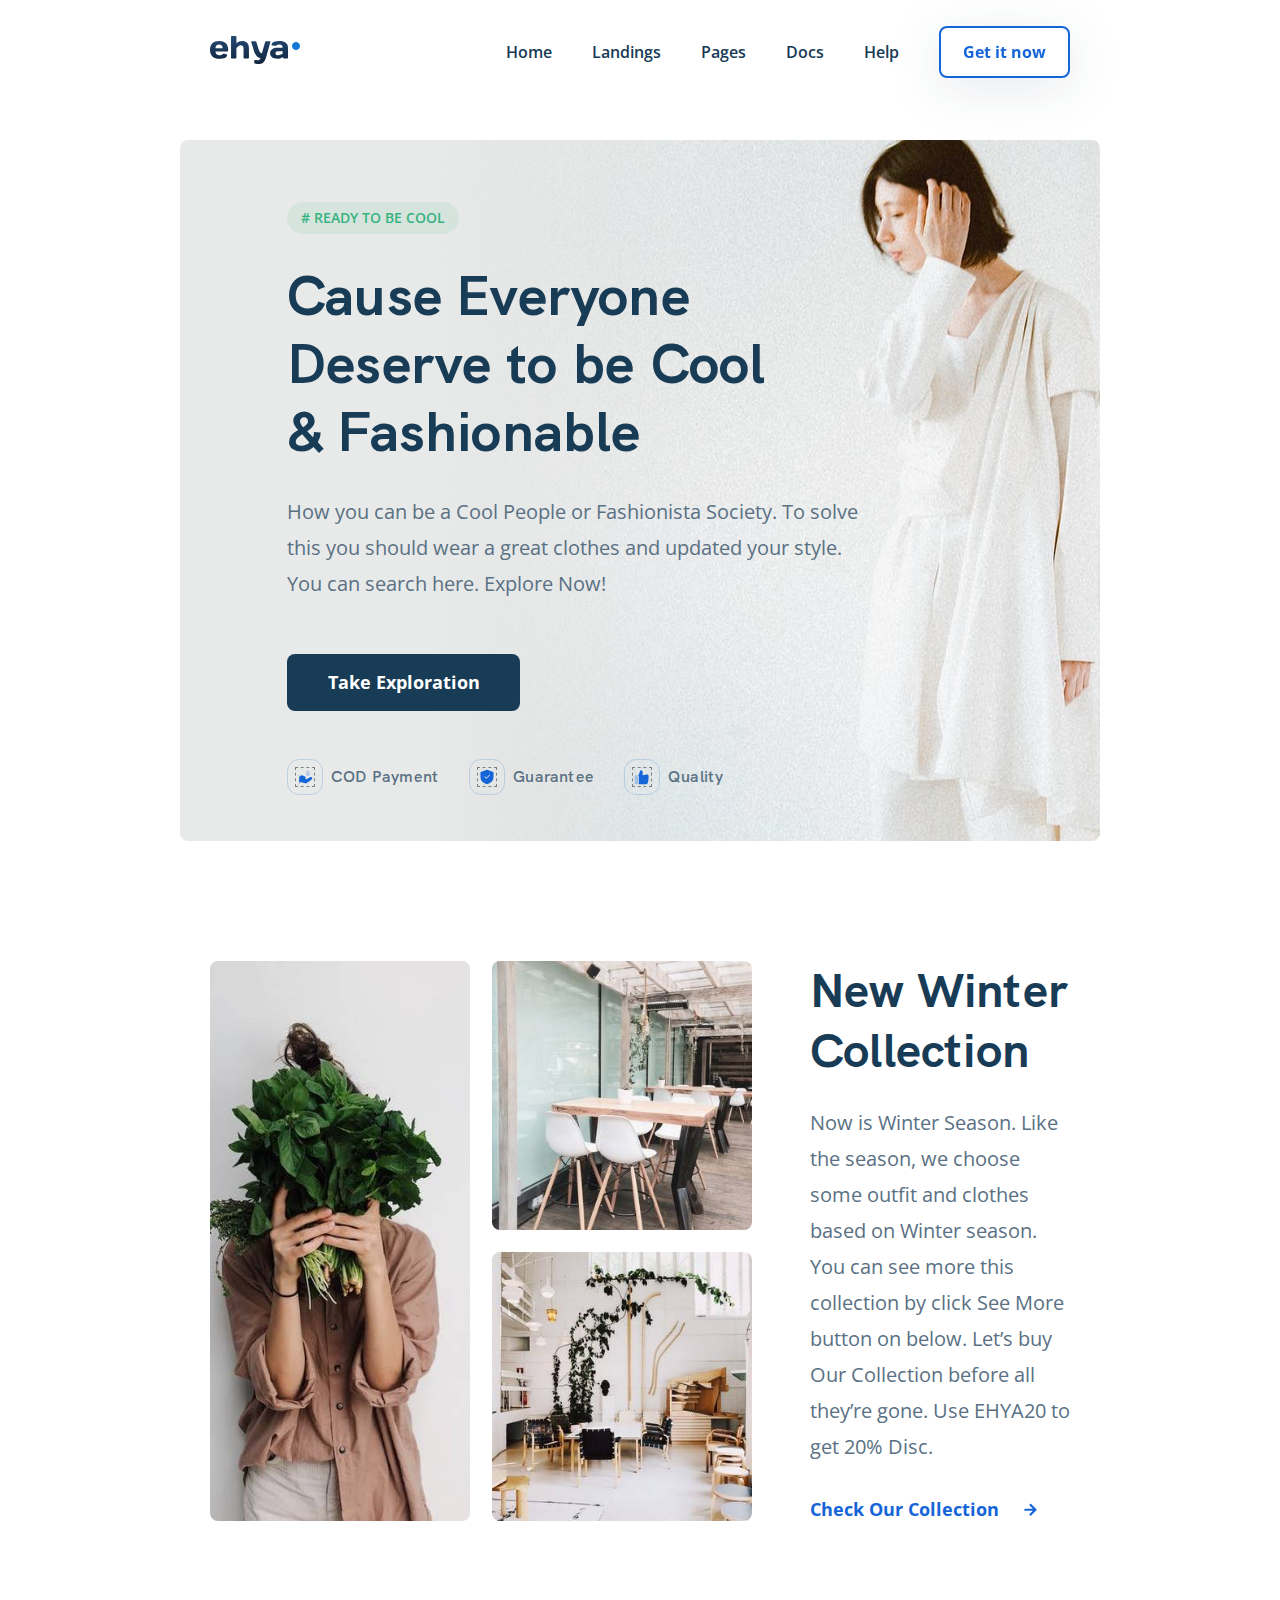
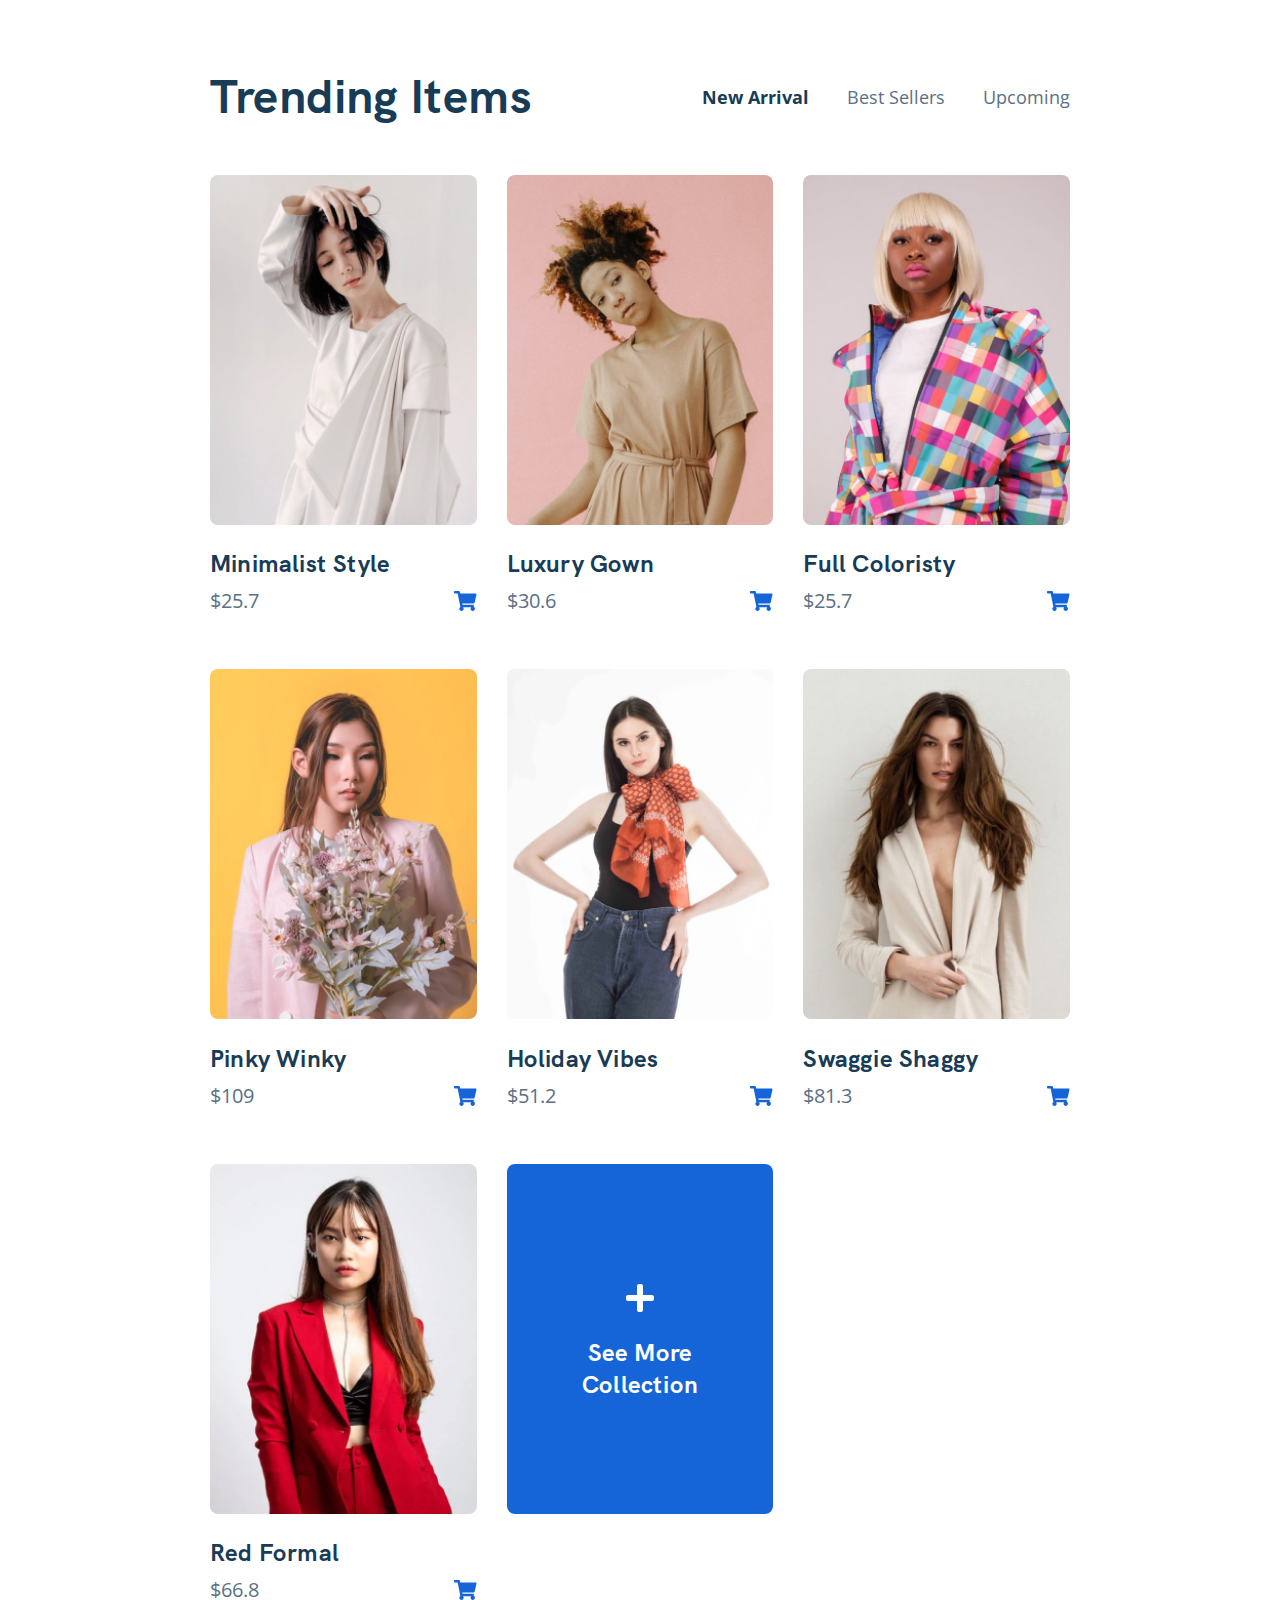
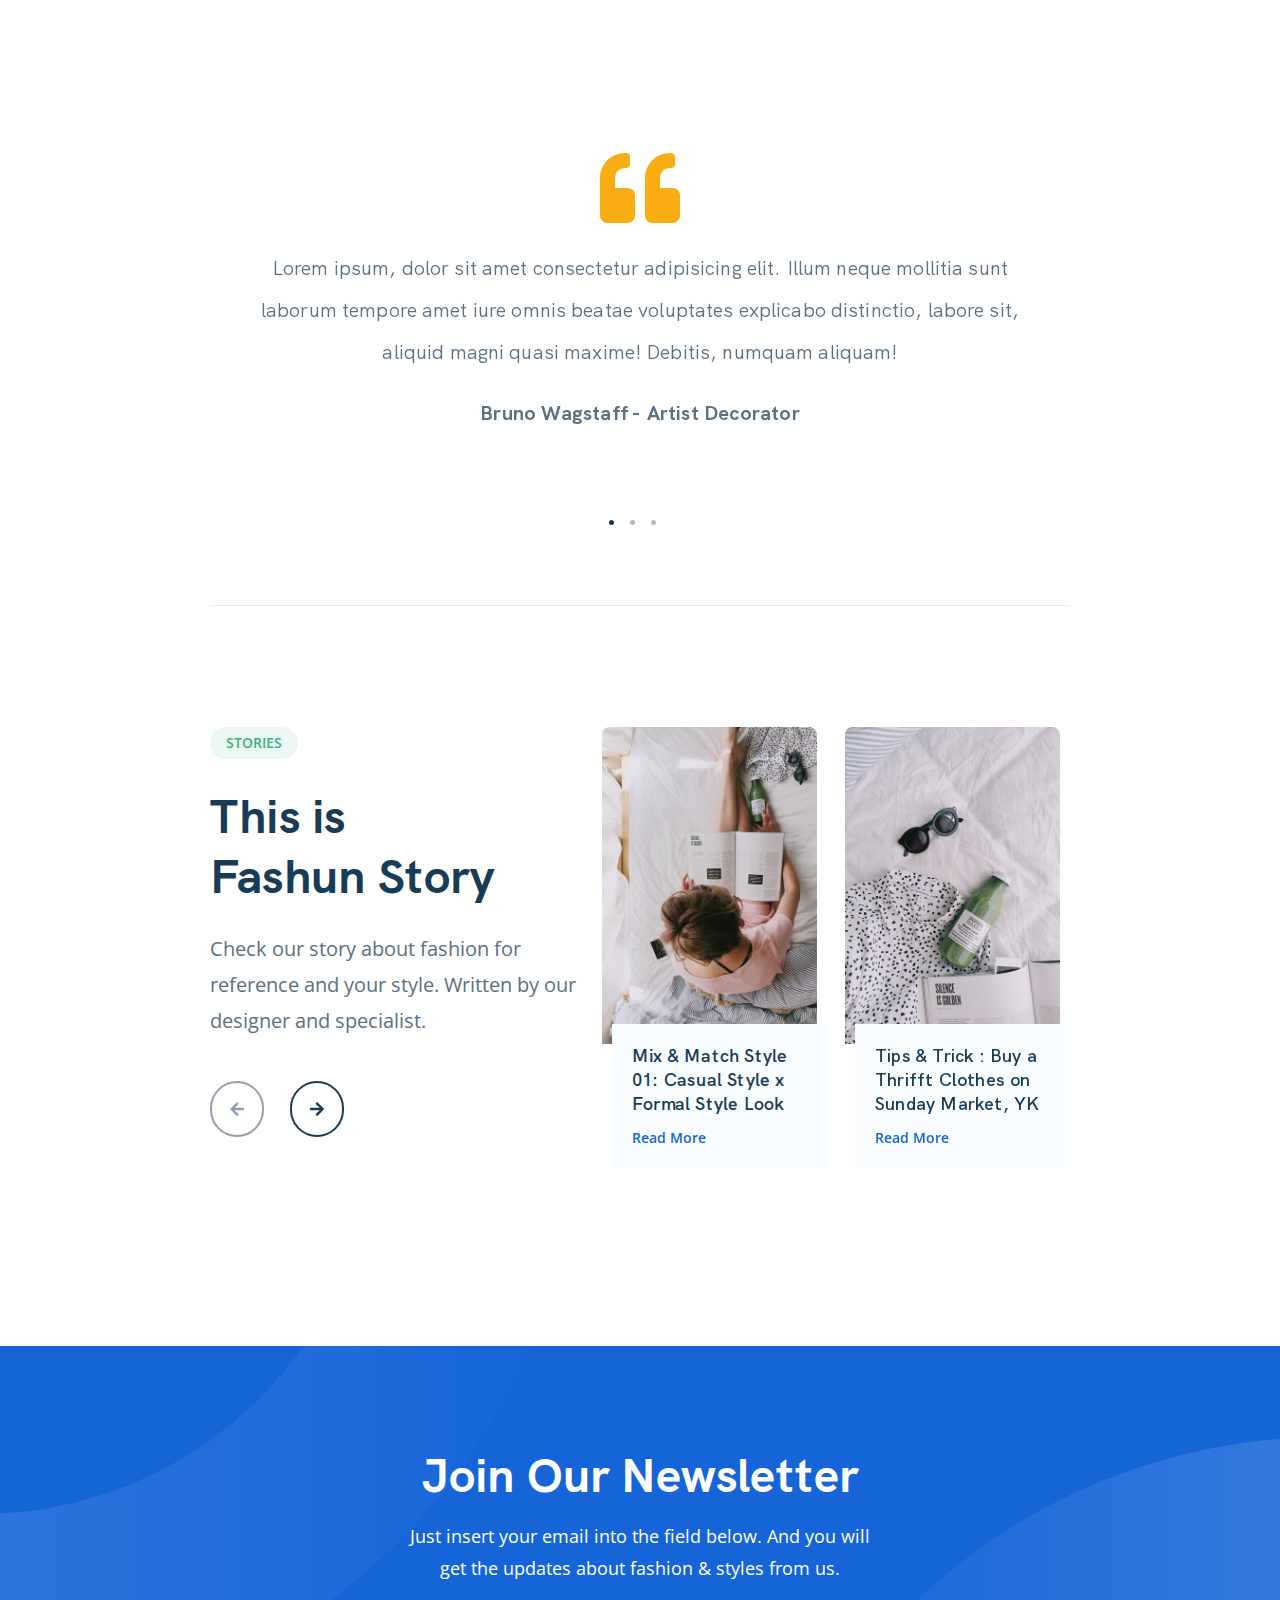
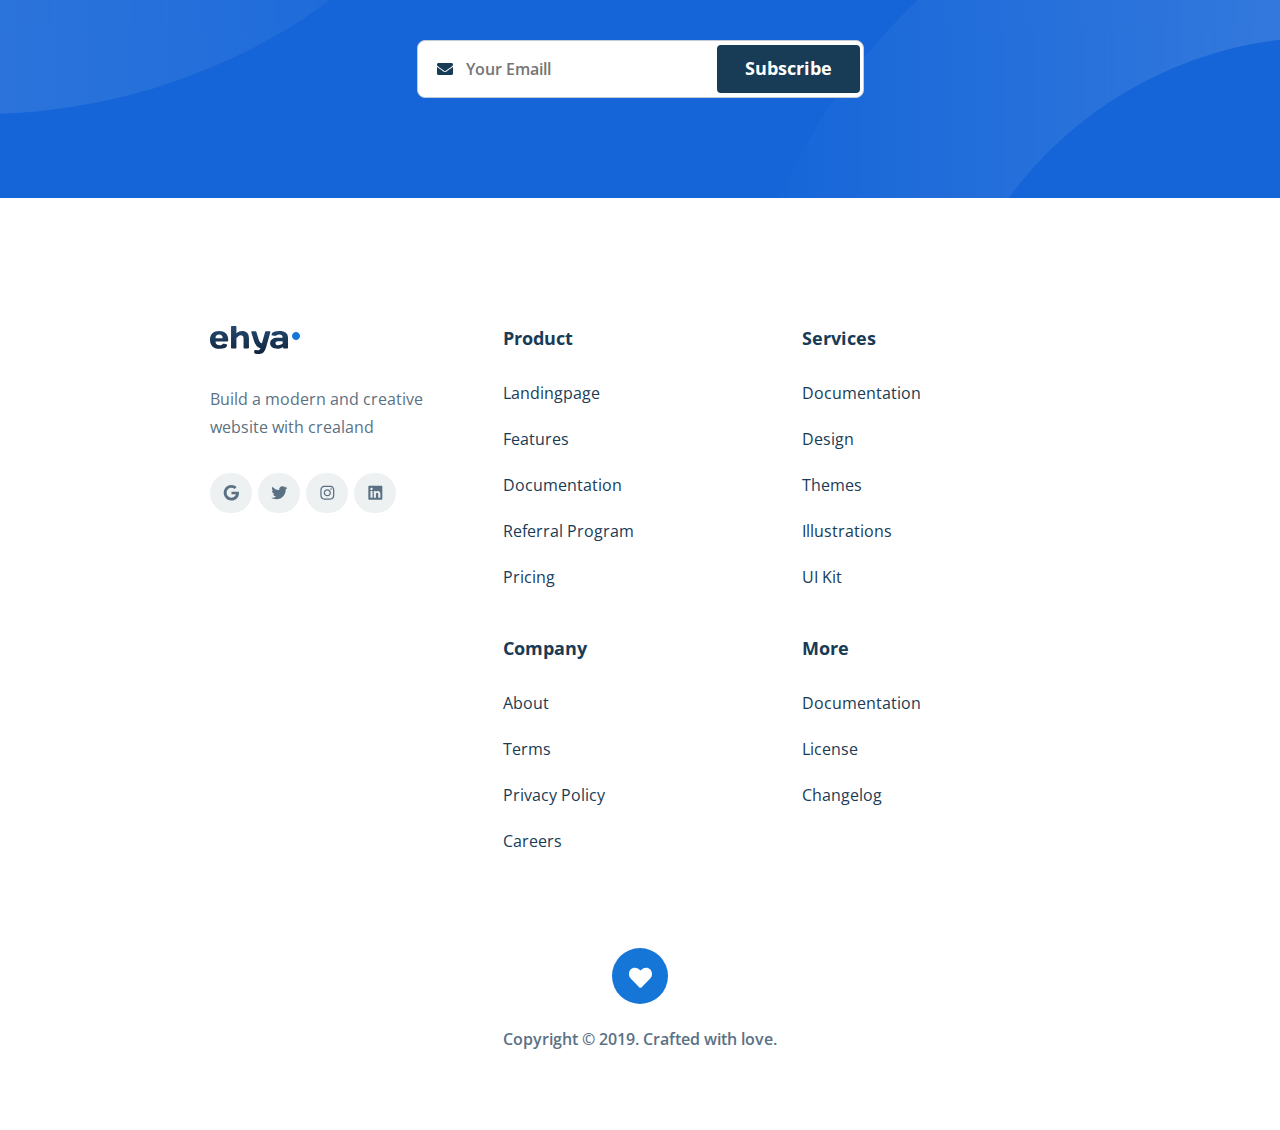
==== commit 7e6faa04: "fix: collection image optim" ====
--- a/index.html
+++ b/index.html
@@ -191,17 +191,17 @@
         <div class="collection-wrapper">
           <div class="collection__image-wrapper">
             <img
-              src="img/collection/image-big.png"
+              src="img/collection/image-big.jpg"
               alt="Image: Collection image"
               class="collection__image collection__image--big"
             />
             <img
-              src="img/collection/image-small-1.png"
+              src="img/collection/image-small-1.jpg"
               alt="Image: Collection image"
               class="collection__image"
             />
             <img
-              src="img/collection/image-small-2.png"
+              src="img/collection/image-small-2.jpg"
               alt="Image: Collection Image"
               class="collection__image"
             />
@@ -384,7 +384,7 @@
           </div>
           <!-- /.card -->
 
-          <div class="card-add trends__card">
+          <a href="#" class="card-add trends__card">
             <div class="card-add__info">
               <img
                 src="img/trends/plus.svg"
@@ -394,7 +394,7 @@
               <span class="card-add__text">See More Collection</span>
             </div>
             <!-- /.card-add__info -->
-          </div>
+          </a>
           <!-- /.card-add -->
         </div>
         <!-- /.card-wrapper -->
--- a/css/style.css
+++ b/css/style.css
@@ -1,2 +1,2 @@
-@font-face{font-family:'HK Grotesk';src:url("../fonts/HKGrotesk-Regular.woff2") format("woff2");src:url("../fonts/HKGrotesk-Regular.woff") format("woff");font-weight:400;font-style:normal;display:swap}@font-face{font-family:'HK Grotesk';src:url("../fonts/HKGrotesk-SemiBold.woff2") format("woff2");src:url("../fonts/HKGrotesk-SemiBold.woff") format("woff");font-weight:600;font-style:normal;display:swap}@font-face{font-family:'HK Grotesk';src:url("../fonts/HKGrotesk-Bold.woff2") format("woff2");src:url("../fonts/HKGrotesk-Bold.woff") format("woff");font-weight:700;font-style:normal;display:swap}*{box-sizing:border-box}html{overflow-x:hidden}body{font-family:'Open Sans', sans-serif;color:#5A7184;background-color:#fff;overflow-x:hidden}button,input{outline:none}button:active,button:focus,input:active,input:focus{outline:none}.container{max-width:1140px;margin:auto}.title{margin:0;font-family:HK Grotesk;font-style:normal;font-weight:bold;font-size:48px;line-height:60px;letter-spacing:0.2px;color:#183B56}.badge{padding:6px;display:inline-block;font-style:normal;font-weight:600;font-size:14px;line-height:20px;color:#36B37E;text-align:center;text-transform:uppercase;background:rgba(54,179,126,0.1);border-radius:2000px}/*! normalize.css v8.0.1 | MIT License | github.com/necolas/normalize.css */html{line-height:1.15;-webkit-text-size-adjust:100%}body{margin:0}main{display:block}h1{font-size:2em;margin:0.67em 0}hr{box-sizing:content-box;height:0;overflow:visible}pre{font-family:monospace, monospace;font-size:1em}a{background-color:transparent}abbr[title]{border-bottom:none;text-decoration:underline;text-decoration:underline dotted}b,strong{font-weight:bolder}code,kbd,samp{font-family:monospace, monospace;font-size:1em}small{font-size:80%}sub,sup{font-size:75%;line-height:0;position:relative;vertical-align:baseline}sub{bottom:-0.25em}sup{top:-0.5em}img{border-style:none}button,input,optgroup,select,textarea{font-family:inherit;font-size:100%;line-height:1.15;margin:0}button,input{overflow:visible}button,select{text-transform:none}button,[type="button"],[type="reset"],[type="submit"]{-webkit-appearance:button}button::-moz-focus-inner,[type="button"]::-moz-focus-inner,[type="reset"]::-moz-focus-inner,[type="submit"]::-moz-focus-inner{border-style:none;padding:0}button:-moz-focusring,[type="button"]:-moz-focusring,[type="reset"]:-moz-focusring,[type="submit"]:-moz-focusring{outline:1px dotted ButtonText}fieldset{padding:0.35em 0.75em 0.625em}legend{box-sizing:border-box;color:inherit;display:table;max-width:100%;padding:0;white-space:normal}progress{vertical-align:baseline}textarea{overflow:auto}[type="checkbox"],[type="radio"]{box-sizing:border-box;padding:0}[type="number"]::-webkit-inner-spin-button,[type="number"]::-webkit-outer-spin-button{height:auto}[type="search"]{-webkit-appearance:textfield;outline-offset:-2px}[type="search"]::-webkit-search-decoration{-webkit-appearance:none}::-webkit-file-upload-button{-webkit-appearance:button;font:inherit}details{display:block}summary{display:list-item}template{display:none}[hidden]{display:none}.header{padding:26px 0}.header-wrapper{display:flex;justify-content:space-between;align-items:center}.header-right{display:flex;align-items:center;padding-left:26px}.header-right__button{display:none}.header-menu{display:flex;justify-content:center;flex-wrap:wrap;margin:0;padding:0;list-style-type:none}.header-menu__item{font-style:normal;font-weight:600;font-size:16px;line-height:22px}.header-menu__item:not(:last-child){margin-right:40px}.header-menu__link{text-decoration:none;color:#183B56}.header__button{margin-left:40px;padding:13px;min-width:131px;background-color:#fff;border:2px solid #1565D8;border-radius:8px;filter:drop-shadow(0px 10px 25px rgba(21,37,72,0.1));font-style:normal;font-weight:bold;font-size:16px;line-height:22px;color:#1565D8}.hero{position:relative;padding-top:36px;padding-bottom:120px}.hero__background{width:1280px;margin:auto;background:#E8EAE9 url("../img/hero/hero-bg.png") 358px -377px no-repeat;border-radius:8px;overflow:hidden}.hero__container{width:100%;height:100%;padding:62px 107px 30px;background:linear-gradient(270deg, rgba(238,238,238,0.0001) 67.34%, #E8EAE9 100%);background-position:358px;background-repeat:no-repeat}.hero__info{max-width:652px;margin-bottom:52px}.hero__badge{min-width:172px}.hero__title{margin:28px 0;max-width:480px;font-size:56px;line-height:68px}.hero__text{margin:0;max-width:590px;font-style:normal;font-weight:normal;font-size:20px;line-height:36px}.hero__button{width:233px;margin-bottom:48px;padding:16px;background:#183B56;border-radius:8px;border:none;font-style:normal;font-weight:bold;font-size:18px;line-height:25px;text-align:center;color:#fff}.hero__list{margin:0;padding:0;display:flex;flex-wrap:wrap;list-style-type:none}.hero__item{display:flex;align-items:center;margin-bottom:16px}.hero__item:not(:last-child){margin-right:30px}.hero__image{width:20px;height:20px;border:1px dashed grey}.hero__image-wrapper{width:36px;height:36px;display:flex;margin-right:8px;border:0.75px solid rgba(21,101,216,0.2);align-items:center;justify-content:center;border-radius:12px}.hero__advantage{font-family:HK Grotesk;font-style:normal;font-weight:600;font-size:16px;line-height:20px;letter-spacing:0.2px}.menu-button{display:none}.collection{padding-bottom:145px}.collection-wrapper{display:flex}.collection__image{width:48%;height:48%;object-fit:cover;border-radius:8px}.collection__image--big{width:48%;height:100%}.collection__image-wrapper{width:670px;height:490px;display:flex;flex-direction:column;flex-wrap:wrap;justify-content:space-between;align-content:space-between}.collection__info{max-width:392px;margin-left:58px}.collection__title{margin-bottom:24px}.collection__text{margin-top:0;margin-bottom:32px;font-style:normal;font-weight:normal;font-size:20px;line-height:36px}.collection__link{text-decoration:none;font-style:normal;font-weight:bold;font-size:18px;line-height:25px;color:#1565D8}.collection__arrow{margin-left:20px}.trends{padding-bottom:95px}.trends__top{display:flex;align-items:center;justify-content:space-between;margin-bottom:48px}.trends__card{width:100%;margin-bottom:50px}.tabs{padding:0;margin:0;display:flex;list-style-type:none}.tabs__item{font-style:normal;font-weight:normal;font-size:18px;line-height:25px}.tabs__item:not(:last-child){margin-right:38px}.tabs__item--active{font-weight:bold;color:#183B56}.card{display:none}.card--active{display:block}.card-wrapper{display:grid;grid-template-columns:repeat(4, 1fr);column-gap:30px}.card__image{margin-bottom:20px;width:100%;height:350px;border-radius:8px;object-fit:cover}.card__title{margin-top:0;margin-bottom:3px;flex-basis:100%;font-family:HK Grotesk;font-style:normal;font-weight:bold;font-size:24px;line-height:32px;letter-spacing:0.2px;color:#183B56}.card__info{display:flex;flex-wrap:wrap;justify-content:space-between}.card__price{font-style:normal;font-weight:normal;font-size:20px;line-height:36px}.card-add{display:flex;justify-content:center;padding:120px 0 30px;height:350px;background-color:#1565D8;border-radius:8px;overflow:hidden}.card-add__info{max-width:140px;display:flex;align-items:center;text-align:center;flex-direction:column}.card-add__image{margin-bottom:25px}.card-add__text{font-family:HK Grotesk;font-style:normal;font-weight:bold;font-size:24px;line-height:32px;letter-spacing:0.2px;color:#fff}.comments{padding-bottom:80px}.comments__swiper-container{margin:auto;width:800px}.comments__swiper-slide{max-width:890px;display:flex;flex-direction:column;align-items:center;text-align:center}.comments__swiper-pagination{display:flex;justify-content:center}.comments__swiper-pagination-bullet{display:inline-block;margin-right:16px;width:5px;height:5px;background:#B3BAC5;border-radius:2.5px}.comments__swiper-pagination-bullet-active{background-color:#183B56}.comments__image{margin-bottom:24px}.comments__text{margin-top:0;margin-bottom:28px;font-family:HK Grotesk;font-style:normal;font-weight:normal;font-size:20px;line-height:42px;letter-spacing:0.133333px}.comments__author{margin-bottom:53px;display:flex;flex-wrap:wrap;justify-content:center;font-family:HK Grotesk;font-style:normal;font-weight:bold;font-size:20px;line-height:24px;letter-spacing:0.2px}.history{padding-bottom:140px}.history-wrapper{padding-top:121px;display:flex;justify-content:space-between;border-top:1px solid #E5EAF4}.history__left{max-width:392px}.history__badge{min-width:88px;margin-bottom:28px}.history__title{margin-bottom:24px}.history__text{margin-top:0;margin-bottom:42px;font-style:normal;font-weight:normal;font-size:20px;line-height:36px}.history__button{width:54px;height:56px;display:inline-flex;align-items:center;justify-content:center;background-color:#fff;border:2px solid #183B56;border-radius:2000px;fill:#183B56}.history__button-prev{margin-right:22px}.history__button--disabled{border-color:#959EAD;fill:#959EAD;cursor:default}.history__icon{width:14px;height:14px;fill:inherit}.history__swiper-container{max-width:662px;margin:0}.history-slide{position:relative;width:332px;padding-bottom:158px}.history-slide__image{width:312px;height:317px;object-fit:cover;border-radius:8px 8px 0px 0px}.history-slide__info{position:absolute;top:297px;left:10px;width:312px;padding:20px;background-color:#FAFDFF}.history-slide__title{max-height:104px;margin-top:0;margin-bottom:12px;font-family:HK Grotesk;font-style:normal;font-weight:600;font-size:22px;line-height:32px;letter-spacing:0.2px;color:#183B56;overflow:hidden}.history-slide__link{font-style:normal;font-weight:600;font-size:16px;line-height:22px;text-decoration:none;color:#1565D8}.feedback{position:relative;padding:100px 0;background:#1565D8;overflow:hidden}.feedback__circle{position:absolute;width:1186px;height:1186px;border-radius:50%;display:flex;align-items:center;justify-content:center;opacity:0.2}.feedback__circle::before{content:'';width:786px;height:786px;border-radius:50%;background-color:#1565D8}.feedback__circle--first{top:-818px;left:-612px;background:linear-gradient(270deg, rgba(255,255,255,0.0001) 0%, #fff 99.73%)}.feedback__circle--second{bottom:-825px;right:-639px;background:linear-gradient(270deg, #fff 28.21%, rgba(255,255,255,0.0001) 99.73%)}.feedback-wrapper{padding-right:68px;display:flex;align-items:center;justify-content:space-between}.feedback__left{z-index:1;max-width:490px}.feedback__title{color:#fff;margin-bottom:14px}.feedback__text{margin:0;font-style:normal;font-weight:normal;font-size:18px;line-height:32px;color:#fff}.feedback__form{max-height:58px;width:447px;display:flex;flex-direction:column;position:relative}.feedback__input{width:100%;height:100%;padding:17px 155px 17px 48px;font-style:normal;font-weight:600;font-size:16px;line-height:22px;background:#fff;border:1px solid #C3CAD9;border-radius:8px}.feedback__icon{position:absolute;top:21px;left:20px;width:16px;height:16px}.feedback__button{width:143px;max-height:48px;padding:11px;position:absolute;top:5px;right:4px;bottom:5px;font-style:normal;font-weight:bold;font-size:18px;line-height:25px;text-align:center;color:#FFFFFF;background:#183B56;border-radius:4px;border:none;text-overflow:clip;white-space:nowrap;overflow:hidden;z-index:1}.invalid{color:red}.footer{padding-top:128px;padding-bottom:80px}.footer-top{display:grid;grid-template-columns:min-content repeat(4, 165px);grid-column-gap:30px}.footer__text{display:block;width:263px;margin-top:28px;margin-bottom:32px;font-style:normal;font-weight:normal;font-size:16px;line-height:28px}.footer__social{display:flex}.footer__social-link{display:flex;align-items:center;justify-content:center;width:42px;height:40px;background:rgba(90,113,132,0.1);border-radius:2000px}.footer__social-link:not(:last-child){margin-right:6px}.footer__title{margin-top:0;margin-bottom:31px;font-style:normal;font-weight:bold;font-size:18px;line-height:25px;color:#183B56}.footer__ul{margin:0;padding:0;list-style-type:none}.footer__item{font-style:normal;font-weight:normal;font-size:16px;line-height:22px}.footer__item:not(:last-child){margin-bottom:24px}.footer__link{text-decoration:none;color:#183B56}.footer-bottom{display:flex;flex-direction:column;align-items:center;padding-top:96px}.footer__image{position:relative;width:24px;height:28px;left:16px;right:16px;top:16px}.footer__image-wrapper{position:relative;width:56px;height:56px;background:#1576D8;border-radius:2000px}.footer__copyright{margin-top:24px;font-weight:600;font-size:16px;line-height:22px}@media (max-width: 1295px){.container{max-width:860px}.hero__background{width:920px;background-position:250px}.hero__container{background-position:250px}.collection__image-wrapper{height:560px}.collection__info{max-width:260px}.card-wrapper{grid-template-columns:repeat(3, 1fr)}.feedback-wrapper{padding:0;flex-direction:column;text-align:center}.feedback__left{margin-bottom:56px}.footer-top{grid-template-columns:min-content 1fr 1fr}.footer__product{margin-bottom:48px}.footer__company{grid-column-start:2}}@media (min-width: 936px) and (max-width: 1295px){.history-slide__image{width:215px}.history-slide__info{width:215px}.history-slide__title{font-size:18px;line-height:24px}.history-slide__link{font-size:14px;line-height:20px}}@media (max-width: 935px){.container{max-width:700px}.header{padding:18px 0}.hero{padding:30px 0 80px}.hero__background{width:760px;background-position:0 -395px}.hero__container{padding:36px 28px 20px;background-position:0}.hero__info{max-width:410px;margin-bottom:36px}.hero__title{max-width:410px;margin-top:24px;margin-bottom:20px;font-size:48px;line-height:60px}.hero__text{max-width:400px;font-size:18px;line-height:32px}.hero__button{margin-bottom:40px}.tabs__item:not(:last-child){margin-right:20px}.card-wrapper{grid-template-columns:repeat(2, minmax(280px, 1fr));column-gap:48px}.comments__swiper-container{max-width:630px;width:92%}.comments__image{margin-bottom:12px}.comments__text{margin-bottom:36px}.comments__author{margin-bottom:36px}.history{padding-bottom:80px}.history-wrapper{padding-top:79px;flex-direction:column;align-items:center}.history__left{margin-bottom:36px;max-width:510px;text-align:center}.history__badge{margin-bottom:24px}.history__title{margin-bottom:16px}.history__text{margin-bottom:36px}.feedback{padding:72px 0 80px}.feedback__circle--first{top:-845px;left:-638px}.feedback__circle--second{bottom:-1078px;right:-756px}.footer{padding:64px 0}.footer-bottom{padding-top:62px}}@media (max-width: 768px){.container{max-width:672px;width:92%}.header{padding-top:26px;position:fixed;top:0;right:0;left:0;z-index:50;background-color:#fff}.header__container{max-width:650px;width:91%}.header-menu{flex-direction:column;flex-wrap:nowrap}.header-menu__item{margin-bottom:20px}.header__button{margin-left:0}.header-right{position:absolute;top:10px;right:8px;z-index:99;width:304px;padding:36px 24px;flex-direction:column;align-items:start;background-color:#fff;box-shadow:0px 16px 48px rgba(0,0,0,0.16)}.header-right--mobile--hiden{display:none}.header-right--visible{display:flex}.header-right__button{position:absolute;top:12px;right:16px;padding:0;width:24px;height:24px;display:flex;align-items:center;justify-content:center;border:none;background-color:#fff;cursor:pointer}.menu-button{display:flex;width:24px;height:24px;padding:0;align-items:center;justify-content:space-evenly;flex-direction:column;border:none;background-color:#fff;cursor:pointer}.menu-button__line{width:22px;height:2px;border-radius:2px;background-color:#3A4C66}.hero{padding-top:94px}.hero__background{max-width:728px;width:96%}.collection{padding-bottom:80px}.collection-wrapper{flex-direction:column}.collection__image-wrapper{width:100%;height:490px}.collection__info{margin-left:0;margin-top:40px;max-width:none}.collection__title{margin-bottom:18px}.collection__text{margin-bottom:30px}.trends{padding-bottom:30px}.trends__title{margin-bottom:28px}.trends__top{flex-direction:column;margin-bottom:56px}.tabs__item:not(:last-child){margin-right:38px}.card-wrapper{max-width:608px;margin:auto}.history__swiper-container{max-height:968px}.history-slide{height:475px}.footer-top{padding:0 11px}.footer__text{width:253px}}@media (min-width: 769px){.header__button{cursor:pointer}.hero__button{cursor:pointer}.tabs__item{cursor:pointer}.card-add{cursor:pointer}.history__button:not(.history__button--disabled){cursor:pointer}.history__button:not(.history__button--disabled):active{background-color:#183B56;fill:#fff}.feedback__button{cursor:pointer}}@media (max-width: 660px){.card-wrapper{grid-template-columns:repeat(2, minmax(260px, 1fr));column-gap:30px}.footer{padding-top:48px}.footer-top{grid-template-columns:repeat(2, 1fr)}.footer__info{grid-row-start:3;grid-column:span 2;width:100%;display:flex;flex-direction:column;align-items:center;text-align:center}.footer__text{width:100%}.footer__product{margin-bottom:39px}.footer__company{grid-column-start:1;margin-bottom:47px}}@media (max-width: 576px){.title{font-size:28px;line-height:36px}.badge{padding:2px}.header{padding-top:18px}.hero{padding:88px 0 64px}.hero__background{width:100%;border-radius:0;background-position-x:center;background-position-y:-360px}.hero__container{padding:380px 20px 20px;background:linear-gradient(180deg, rgba(238,238,238,0.0001) 47.32%, #E8EAE9 65.51%);display:flex;justify-content:center;flex-wrap:wrap}.hero__info{margin-bottom:24px;text-align:center}.hero__title{margin-top:20px;font-size:32px;line-height:40px}.hero__text{font-size:16px;line-height:28px}.hero__button{padding:13px;font-size:16px;line-height:22px;margin-bottom:22px}.hero__list{max-width:300px;justify-content:space-around}.hero__item:not(:last-child){margin-right:0}.hero__image{width:14px;height:14px}.hero__image-wrapper{width:23px;height:23px;border-width:0.5px;border-radius:8px}.collection{padding-bottom:64px}.collection-wrapper{text-align:center}.collection__image{height:24%}.collection__image--big{width:100%;height:73%}.collection__image-wrapper{height:550px;flex-direction:row}.collection__info{margin-top:40px}.collection__title{margin-bottom:16px}.collection__text{margin-bottom:24px;font-size:16px;line-height:28px}.collection__link{font-size:16px;line-height:22px}.trends{padding-bottom:0}.trends__top{margin-bottom:36px}.trends__title{margin-bottom:24px}.trends__card{margin-bottom:20px}.tabs__item{font-size:16px;line-height:22px}.tabs__item:not(:last-child){margin-right:16px}.card-wrapper{grid-template-columns:repeat(2, minmax(140px, 1fr));column-gap:20px}.card__title{font-size:16px;line-height:20px}.card__image{height:260px;margin-bottom:13px}.card__info{justify-content:start}.card__price{font-size:14px;line-height:24px;margin-right:9px}.card__cart{width:14px}.card-add{padding:80px 0 15px;height:260px}.card-add__image{width:25px;height:32px}.card-add__info{max-width:110px}.card-add__text{font-size:20px;line-height:24px}.comments{padding-bottom:64px}.comments__image{width:70px;height:81px}.comments__text{margin-bottom:24px;font-size:18px;line-height:36px}.comments__author{margin-bottom:24px}.comments__author-name{flex-basis:100%}.comments__author-name::before{content:' - '}.history{padding-bottom:64px}.history-wrapper{padding-top:47px}.history__left{margin-bottom:26px}.history__badge{margin-bottom:24px}.history__title{margin-bottom:16px}.history__text{font-size:16px;line-height:28px}.history__button{width:48px;height:48px}.history__swiper-container{max-height:839px}.history-slide{width:280px;height:408px;padding-bottom:130px}.history-slide__image{width:270px;height:277px}.history-slide__info{top:257px;width:270px}.history-slide__title{font-size:20px;line-height:24px}.feedback{padding:64px 0}.feedback__circle{width:712px;height:712px}.feedback__circle::before{width:472px;height:472px}.feedback__circle--first{top:-321px;left:-552px}.feedback__circle--second{bottom:-466px;right:-566px}.feedback__left{margin-bottom:36px}.feedback__title{margin-bottom:24px}.feedback__text{font-size:16px;line-height:28px}.feedback__form{max-height:none;width:100%}.feedback__icon{top:17px}.feedback__input{height:48px;padding:13px 13px 13px 48px;font-size:16px;line-height:22px}.feedback__button{width:100%;position:relative;top:0;right:0;bottom:0;margin-top:10px}.footer__list{width:auto}.footer__list:nth-child(1){margin-bottom:39px}.footer__title{margin-bottom:20px;font-size:16px;line-height:22px}.footer__item{font-size:14px;line-height:20px}.footer__item:not(:last-child){margin-bottom:15px}.footer__text{font-size:14px;line-height:24px;margin-top:16px;margin-bottom:16px}.footer-bottom{display:none}}@media (max-width: 400px){.collection__image-wrapper{height:410px}.card-wrapper{column-gap:10px}.card__image{height:170px}.card-add{padding:40px 0 5px;height:170px}.footer-top{grid-template-columns:113px 113px 1fr}.footer__info{grid-column:span 3}}
+@font-face{font-family:'HK Grotesk';src:url("../fonts/HKGrotesk-Regular.woff2") format("woff2");src:url("../fonts/HKGrotesk-Regular.woff") format("woff");font-weight:400;font-style:normal;font-display:swap}@font-face{font-family:'HK Grotesk';src:url("../fonts/HKGrotesk-SemiBold.woff2") format("woff2");src:url("../fonts/HKGrotesk-SemiBold.woff") format("woff");font-weight:600;font-style:normal;font-display:swap}@font-face{font-family:'HK Grotesk';src:url("../fonts/HKGrotesk-Bold.woff2") format("woff2");src:url("../fonts/HKGrotesk-Bold.woff") format("woff");font-weight:700;font-style:normal;font-display:swap}*{box-sizing:border-box}html{overflow-x:hidden}body{font-family:'Open Sans', sans-serif;color:#5A7184;background-color:#fff;overflow-x:hidden}button,input{outline:none}button:active,button:focus,input:active,input:focus{outline:none}.container{max-width:1140px;margin:auto}.title{margin:0;font-family:HK Grotesk;font-style:normal;font-weight:bold;font-size:48px;line-height:60px;letter-spacing:0.2px;color:#183B56}.badge{padding:6px;display:inline-block;font-style:normal;font-weight:600;font-size:14px;line-height:20px;color:#36B37E;text-align:center;text-transform:uppercase;background:rgba(54,179,126,0.1);border-radius:2000px}/*! normalize.css v8.0.1 | MIT License | github.com/necolas/normalize.css */html{line-height:1.15;-webkit-text-size-adjust:100%}body{margin:0}main{display:block}h1{font-size:2em;margin:0.67em 0}hr{box-sizing:content-box;height:0;overflow:visible}pre{font-family:monospace, monospace;font-size:1em}a{background-color:transparent}abbr[title]{border-bottom:none;text-decoration:underline;text-decoration:underline dotted}b,strong{font-weight:bolder}code,kbd,samp{font-family:monospace, monospace;font-size:1em}small{font-size:80%}sub,sup{font-size:75%;line-height:0;position:relative;vertical-align:baseline}sub{bottom:-0.25em}sup{top:-0.5em}img{border-style:none}button,input,optgroup,select,textarea{font-family:inherit;font-size:100%;line-height:1.15;margin:0}button,input{overflow:visible}button,select{text-transform:none}button,[type="button"],[type="reset"],[type="submit"]{-webkit-appearance:button}button::-moz-focus-inner,[type="button"]::-moz-focus-inner,[type="reset"]::-moz-focus-inner,[type="submit"]::-moz-focus-inner{border-style:none;padding:0}button:-moz-focusring,[type="button"]:-moz-focusring,[type="reset"]:-moz-focusring,[type="submit"]:-moz-focusring{outline:1px dotted ButtonText}fieldset{padding:0.35em 0.75em 0.625em}legend{box-sizing:border-box;color:inherit;display:table;max-width:100%;padding:0;white-space:normal}progress{vertical-align:baseline}textarea{overflow:auto}[type="checkbox"],[type="radio"]{box-sizing:border-box;padding:0}[type="number"]::-webkit-inner-spin-button,[type="number"]::-webkit-outer-spin-button{height:auto}[type="search"]{-webkit-appearance:textfield;outline-offset:-2px}[type="search"]::-webkit-search-decoration{-webkit-appearance:none}::-webkit-file-upload-button{-webkit-appearance:button;font:inherit}details{display:block}summary{display:list-item}template{display:none}[hidden]{display:none}.header{padding:26px 0}.header-wrapper{display:flex;justify-content:space-between;align-items:center}.header-right{display:flex;align-items:center;padding-left:26px}.header-right__button{display:none}.header-menu{display:flex;justify-content:center;flex-wrap:wrap;margin:0;padding:0;list-style-type:none}.header-menu__item{font-style:normal;font-weight:600;font-size:16px;line-height:22px}.header-menu__item:not(:last-child){margin-right:40px}.header-menu__link{text-decoration:none;color:#183B56}.header__button{margin-left:40px;padding:13px;min-width:131px;background-color:#fff;border:2px solid #1565D8;border-radius:8px;filter:drop-shadow(0px 10px 25px rgba(21,37,72,0.1));font-style:normal;font-weight:bold;font-size:16px;line-height:22px;color:#1565D8}.hero{position:relative;padding-top:36px;padding-bottom:120px}.hero__background{width:1280px;margin:auto;background:#E8EAE9 url("../img/hero/hero-bg.png") 358px -377px no-repeat;border-radius:8px;overflow:hidden}.hero__container{width:100%;height:100%;padding:62px 107px 30px;background:linear-gradient(270deg, rgba(238,238,238,0.0001) 67.34%, #E8EAE9 100%);background-position:358px;background-repeat:no-repeat}.hero__info{max-width:652px;margin-bottom:52px}.hero__badge{min-width:172px}.hero__title{margin:28px 0;max-width:480px;font-size:56px;line-height:68px}.hero__text{margin:0;max-width:590px;font-style:normal;font-weight:normal;font-size:20px;line-height:36px}.hero__button{width:233px;margin-bottom:48px;padding:16px;background:#183B56;border-radius:8px;border:none;font-style:normal;font-weight:bold;font-size:18px;line-height:25px;text-align:center;color:#fff}.hero__list{margin:0;padding:0;display:flex;flex-wrap:wrap;list-style-type:none}.hero__item{display:flex;align-items:center;margin-bottom:16px}.hero__item:not(:last-child){margin-right:30px}.hero__image{width:20px;height:20px;border:1px dashed grey}.hero__image-wrapper{width:36px;height:36px;display:flex;margin-right:8px;border:0.75px solid rgba(21,101,216,0.2);align-items:center;justify-content:center;border-radius:12px}.hero__advantage{font-family:HK Grotesk;font-style:normal;font-weight:600;font-size:16px;line-height:20px;letter-spacing:0.2px}.menu-button{display:none}.collection{padding-bottom:145px}.collection-wrapper{display:flex}.collection__image{width:48%;height:48%;object-fit:cover;border-radius:8px}.collection__image--big{width:48%;height:100%}.collection__image-wrapper{width:670px;height:490px;display:flex;flex-direction:column;flex-wrap:wrap;justify-content:space-between;align-content:space-between}.collection__info{max-width:392px;margin-left:58px}.collection__title{margin-bottom:24px}.collection__text{margin-top:0;margin-bottom:32px;font-style:normal;font-weight:normal;font-size:20px;line-height:36px}.collection__link{text-decoration:none;font-style:normal;font-weight:bold;font-size:18px;line-height:25px;color:#1565D8}.collection__arrow{margin-left:20px}.trends{padding-bottom:95px}.trends__top{display:flex;align-items:center;justify-content:space-between;margin-bottom:48px}.trends__card{width:100%;margin-bottom:50px}.tabs{padding:0;margin:0;display:flex;list-style-type:none}.tabs__item{font-style:normal;font-weight:normal;font-size:18px;line-height:25px}.tabs__item:not(:last-child){margin-right:38px}.tabs__item--active{font-weight:bold;color:#183B56}.card{display:none}.card--active{display:block}.card-wrapper{display:grid;grid-template-columns:repeat(4, 1fr);column-gap:30px}.card__image{margin-bottom:20px;width:100%;height:350px;border-radius:8px;object-fit:cover}.card__title{margin-top:0;margin-bottom:3px;flex-basis:100%;font-family:HK Grotesk;font-style:normal;font-weight:bold;font-size:24px;line-height:32px;letter-spacing:0.2px;color:#183B56}.card__info{display:flex;flex-wrap:wrap;justify-content:space-between}.card__price{font-style:normal;font-weight:normal;font-size:20px;line-height:36px}.card-add{display:flex;justify-content:center;padding:120px 0 30px;height:350px;background-color:#1565D8;border-radius:8px;overflow:hidden;text-decoration:none}.card-add__info{max-width:140px;display:flex;align-items:center;text-align:center;flex-direction:column}.card-add__image{margin-bottom:25px}.card-add__text{font-family:HK Grotesk;font-style:normal;font-weight:bold;font-size:24px;line-height:32px;letter-spacing:0.2px;color:#fff}.comments{padding-bottom:80px}.comments__swiper-container{margin:auto;width:800px}.comments__swiper-slide{max-width:890px;display:flex;flex-direction:column;align-items:center;text-align:center}.comments__swiper-pagination{display:flex;justify-content:center}.comments__swiper-pagination-bullet{display:inline-block;margin-right:16px;width:5px;height:5px;background:#B3BAC5;border-radius:2.5px}.comments__swiper-pagination-bullet-active{background-color:#183B56}.comments__image{margin-bottom:24px}.comments__text{margin-top:0;margin-bottom:28px;font-family:HK Grotesk;font-style:normal;font-weight:normal;font-size:20px;line-height:42px;letter-spacing:0.133333px}.comments__author{margin-bottom:53px;display:flex;flex-wrap:wrap;justify-content:center;font-family:HK Grotesk;font-style:normal;font-weight:bold;font-size:20px;line-height:24px;letter-spacing:0.2px}.history{padding-bottom:140px}.history-wrapper{padding-top:121px;display:flex;justify-content:space-between;border-top:1px solid #E5EAF4}.history__left{max-width:392px}.history__badge{min-width:88px;margin-bottom:28px}.history__title{margin-bottom:24px}.history__text{margin-top:0;margin-bottom:42px;font-style:normal;font-weight:normal;font-size:20px;line-height:36px}.history__button{width:54px;height:56px;display:inline-flex;align-items:center;justify-content:center;background-color:#fff;border:2px solid #183B56;border-radius:2000px;fill:#183B56}.history__button-prev{margin-right:22px}.history__button--disabled{border-color:#959EAD;fill:#959EAD;cursor:default}.history__icon{width:14px;height:14px;fill:inherit}.history__swiper-container{max-width:662px;margin:0}.history-slide{position:relative;width:332px;padding-bottom:158px}.history-slide__image{width:312px;height:317px;object-fit:cover;border-radius:8px 8px 0px 0px}.history-slide__info{position:absolute;top:297px;left:10px;width:312px;padding:20px;background-color:#FAFDFF}.history-slide__title{max-height:104px;margin-top:0;margin-bottom:12px;font-family:HK Grotesk;font-style:normal;font-weight:600;font-size:22px;line-height:32px;letter-spacing:0.2px;color:#183B56;overflow:hidden}.history-slide__link{font-style:normal;font-weight:600;font-size:16px;line-height:22px;text-decoration:none;color:#1565D8}.feedback{position:relative;padding:100px 0;background:#1565D8;overflow:hidden}.feedback__circle{position:absolute;width:1186px;height:1186px;border-radius:50%;display:flex;align-items:center;justify-content:center;opacity:0.2}.feedback__circle::before{content:'';width:786px;height:786px;border-radius:50%;background-color:#1565D8}.feedback__circle--first{top:-818px;left:-612px;background:linear-gradient(270deg, rgba(255,255,255,0.0001) 0%, #fff 99.73%)}.feedback__circle--second{bottom:-825px;right:-639px;background:linear-gradient(270deg, #fff 28.21%, rgba(255,255,255,0.0001) 99.73%)}.feedback-wrapper{padding-right:68px;display:flex;align-items:center;justify-content:space-between}.feedback__left{z-index:1;max-width:490px}.feedback__title{color:#fff;margin-bottom:14px}.feedback__text{margin:0;font-style:normal;font-weight:normal;font-size:18px;line-height:32px;color:#fff}.feedback__form{max-height:58px;width:447px;display:flex;flex-direction:column;position:relative}.feedback__input{width:100%;height:100%;padding:17px 155px 17px 48px;font-style:normal;font-weight:600;font-size:16px;line-height:22px;background:#fff;border:1px solid #C3CAD9;border-radius:8px}.feedback__icon{position:absolute;top:21px;left:20px;width:16px;height:16px}.feedback__button{width:143px;max-height:48px;padding:11px;position:absolute;top:5px;right:4px;bottom:5px;font-style:normal;font-weight:bold;font-size:18px;line-height:25px;text-align:center;color:#FFFFFF;background:#183B56;border-radius:4px;border:none;text-overflow:clip;white-space:nowrap;overflow:hidden;z-index:1}.invalid{color:red}.footer{padding-top:128px;padding-bottom:80px}.footer-top{display:grid;grid-template-columns:min-content repeat(4, 165px);grid-column-gap:30px}.footer__text{display:block;width:263px;margin-top:28px;margin-bottom:32px;font-style:normal;font-weight:normal;font-size:16px;line-height:28px}.footer__social{display:flex}.footer__social-link{display:flex;align-items:center;justify-content:center;width:42px;height:40px;background:rgba(90,113,132,0.1);border-radius:2000px}.footer__social-link:not(:last-child){margin-right:6px}.footer__title{margin-top:0;margin-bottom:31px;font-style:normal;font-weight:bold;font-size:18px;line-height:25px;color:#183B56}.footer__ul{margin:0;padding:0;list-style-type:none}.footer__item{font-style:normal;font-weight:normal;font-size:16px;line-height:22px}.footer__item:not(:last-child){margin-bottom:24px}.footer__link{text-decoration:none;color:#183B56}.footer-bottom{display:flex;flex-direction:column;align-items:center;padding-top:96px}.footer__image{position:relative;width:24px;height:28px;left:16px;right:16px;top:16px}.footer__image-wrapper{position:relative;width:56px;height:56px;background:#1576D8;border-radius:2000px}.footer__copyright{margin-top:24px;font-weight:600;font-size:16px;line-height:22px}@media (max-width: 1295px){.container{max-width:860px}.hero__background{width:920px;background-position:250px}.hero__container{background-position:250px}.collection__image-wrapper{height:560px}.collection__info{max-width:260px}.card-wrapper{grid-template-columns:repeat(3, 1fr)}.feedback-wrapper{padding:0;flex-direction:column;text-align:center}.feedback__left{margin-bottom:56px}.footer-top{grid-template-columns:min-content 1fr 1fr}.footer__product{margin-bottom:48px}.footer__company{grid-column-start:2}}@media (min-width: 936px) and (max-width: 1295px){.history-slide__image{width:215px}.history-slide__info{width:215px}.history-slide__title{font-size:18px;line-height:24px}.history-slide__link{font-size:14px;line-height:20px}}@media (max-width: 935px){.container{max-width:700px}.header{padding:18px 0}.hero{padding:30px 0 80px}.hero__background{width:760px;background-position:0 -395px}.hero__container{padding:36px 28px 20px;background-position:0}.hero__info{max-width:410px;margin-bottom:36px}.hero__title{max-width:410px;margin-top:24px;margin-bottom:20px;font-size:48px;line-height:60px}.hero__text{max-width:400px;font-size:18px;line-height:32px}.hero__button{margin-bottom:40px}.tabs__item:not(:last-child){margin-right:20px}.card-wrapper{grid-template-columns:repeat(2, minmax(280px, 1fr));column-gap:48px}.comments__swiper-container{max-width:630px;width:92%}.comments__image{margin-bottom:12px}.comments__text{margin-bottom:36px}.comments__author{margin-bottom:36px}.history{padding-bottom:80px}.history-wrapper{padding-top:79px;flex-direction:column;align-items:center}.history__left{margin-bottom:36px;max-width:510px;text-align:center}.history__badge{margin-bottom:24px}.history__title{margin-bottom:16px}.history__text{margin-bottom:36px}.feedback{padding:72px 0 80px}.feedback__circle--first{top:-845px;left:-638px}.feedback__circle--second{bottom:-1078px;right:-756px}.footer{padding:64px 0}.footer-bottom{padding-top:62px}}@media (max-width: 768px){.container{max-width:672px;width:92%}.header{padding-top:26px;position:fixed;top:0;right:0;left:0;z-index:50;background-color:#fff}.header__container{max-width:650px;width:91%}.header-menu{flex-direction:column;flex-wrap:nowrap}.header-menu__item{margin-bottom:20px}.header__button{margin-left:0}.header-right{position:absolute;top:10px;right:8px;z-index:99;width:304px;padding:36px 24px;flex-direction:column;align-items:start;background-color:#fff;box-shadow:0px 16px 48px rgba(0,0,0,0.16)}.header-right--mobile--hiden{display:none}.header-right--visible{display:flex}.header-right__button{position:absolute;top:12px;right:16px;padding:0;width:24px;height:24px;display:flex;align-items:center;justify-content:center;border:none;background-color:#fff}.menu-button{display:flex;width:24px;height:24px;padding:0;align-items:center;justify-content:space-evenly;flex-direction:column;border:none;background-color:#fff}.menu-button__line{width:22px;height:2px;border-radius:2px;background-color:#3A4C66}.hero{padding-top:94px}.hero__background{max-width:728px;width:96%}.collection{padding-bottom:80px}.collection-wrapper{flex-direction:column}.collection__image-wrapper{width:100%;height:490px}.collection__info{margin-left:0;margin-top:40px;max-width:none}.collection__title{margin-bottom:18px}.collection__text{margin-bottom:30px}.trends{padding-bottom:30px}.trends__title{margin-bottom:28px}.trends__top{flex-direction:column;margin-bottom:56px}.tabs__item:not(:last-child){margin-right:38px}.card-wrapper{max-width:608px;margin:auto}.history__swiper-container{max-height:968px}.history-slide{height:475px}.footer-top{padding:0 11px}.footer__text{width:253px}}@media (min-width: 769px){.header__button{cursor:pointer}.hero__button{cursor:pointer}.tabs__item{cursor:pointer}.card-add{cursor:pointer}.history__button:not(.history__button--disabled){cursor:pointer}.history__button:not(.history__button--disabled):active{background-color:#183B56;fill:#fff}.feedback__button{cursor:pointer}}@media (max-width: 660px){.card-wrapper{grid-template-columns:repeat(2, minmax(260px, 1fr));column-gap:30px}.footer{padding-top:48px}.footer-top{grid-template-columns:repeat(2, 1fr)}.footer__info{grid-row-start:3;grid-column:span 2;width:100%;display:flex;flex-direction:column;align-items:center;text-align:center}.footer__text{width:100%}.footer__product{margin-bottom:39px}.footer__company{grid-column-start:1;margin-bottom:47px}}@media (max-width: 576px){.title{font-size:28px;line-height:36px}.badge{padding:2px}.header{padding-top:18px}.hero{padding:88px 0 64px}.hero__background{width:100%;border-radius:0;background-position-x:center;background-position-y:-360px}.hero__container{padding:380px 20px 20px;background:linear-gradient(180deg, rgba(238,238,238,0.0001) 47.32%, #E8EAE9 65.51%);display:flex;justify-content:center;flex-wrap:wrap}.hero__info{margin-bottom:24px;text-align:center}.hero__title{margin-top:20px;font-size:32px;line-height:40px}.hero__text{font-size:16px;line-height:28px}.hero__button{padding:13px;font-size:16px;line-height:22px;margin-bottom:22px}.hero__list{max-width:300px;justify-content:space-around}.hero__item:not(:last-child){margin-right:0}.hero__image{width:14px;height:14px}.hero__image-wrapper{width:23px;height:23px;border-width:0.5px;border-radius:8px}.collection{padding-bottom:64px}.collection-wrapper{text-align:center}.collection__image{height:24%}.collection__image--big{width:100%;height:73%}.collection__image-wrapper{height:550px;flex-direction:row}.collection__info{margin-top:40px}.collection__title{margin-bottom:16px}.collection__text{margin-bottom:24px;font-size:16px;line-height:28px}.collection__link{font-size:16px;line-height:22px}.trends{padding-bottom:0}.trends__top{margin-bottom:36px}.trends__title{margin-bottom:24px}.trends__card{margin-bottom:20px}.tabs__item{font-size:16px;line-height:22px}.tabs__item:not(:last-child){margin-right:16px}.card-wrapper{grid-template-columns:repeat(2, minmax(140px, 1fr));column-gap:20px}.card__title{font-size:16px;line-height:20px}.card__image{height:260px;margin-bottom:13px}.card__info{justify-content:start}.card__price{font-size:14px;line-height:24px;margin-right:9px}.card__cart{width:14px}.card-add{padding:80px 0 15px;height:260px}.card-add__image{width:25px;height:32px}.card-add__info{max-width:110px}.card-add__text{font-size:20px;line-height:24px}.comments{padding-bottom:64px}.comments__image{width:70px;height:81px}.comments__text{margin-bottom:24px;font-size:18px;line-height:36px}.comments__author{margin-bottom:24px}.comments__author-name{flex-basis:100%}.comments__author-name::before{content:' - '}.history{padding-bottom:64px}.history-wrapper{padding-top:47px}.history__left{margin-bottom:26px}.history__badge{margin-bottom:24px}.history__title{margin-bottom:16px}.history__text{font-size:16px;line-height:28px}.history__button{width:48px;height:48px}.history__swiper-container{max-height:839px}.history-slide{width:280px;height:408px;padding-bottom:130px}.history-slide__image{width:270px;height:277px}.history-slide__info{top:257px;width:270px}.history-slide__title{font-size:20px;line-height:24px}.feedback{padding:64px 0}.feedback__circle{width:712px;height:712px}.feedback__circle::before{width:472px;height:472px}.feedback__circle--first{top:-321px;left:-552px}.feedback__circle--second{bottom:-466px;right:-566px}.feedback__left{margin-bottom:36px}.feedback__title{margin-bottom:24px}.feedback__text{font-size:16px;line-height:28px}.feedback__form{max-height:none;width:100%}.feedback__icon{top:17px}.feedback__input{height:48px;padding:13px 13px 13px 48px;font-size:16px;line-height:22px}.feedback__button{width:100%;position:relative;top:0;right:0;bottom:0;margin-top:10px}.footer__list{width:auto}.footer__list:nth-child(1){margin-bottom:39px}.footer__title{margin-bottom:20px;font-size:16px;line-height:22px}.footer__item{font-size:14px;line-height:20px}.footer__item:not(:last-child){margin-bottom:15px}.footer__text{font-size:14px;line-height:24px;margin-top:16px;margin-bottom:16px}.footer-bottom{display:none}}@media (max-width: 400px){.collection__image-wrapper{height:410px}.card-wrapper{column-gap:10px}.card__image{height:170px}.card-add{padding:40px 0 5px;height:170px}.footer-top{grid-template-columns:113px 113px 1fr}.footer__info{grid-column:span 3}}
 /*# sourceMappingURL=style.css.map */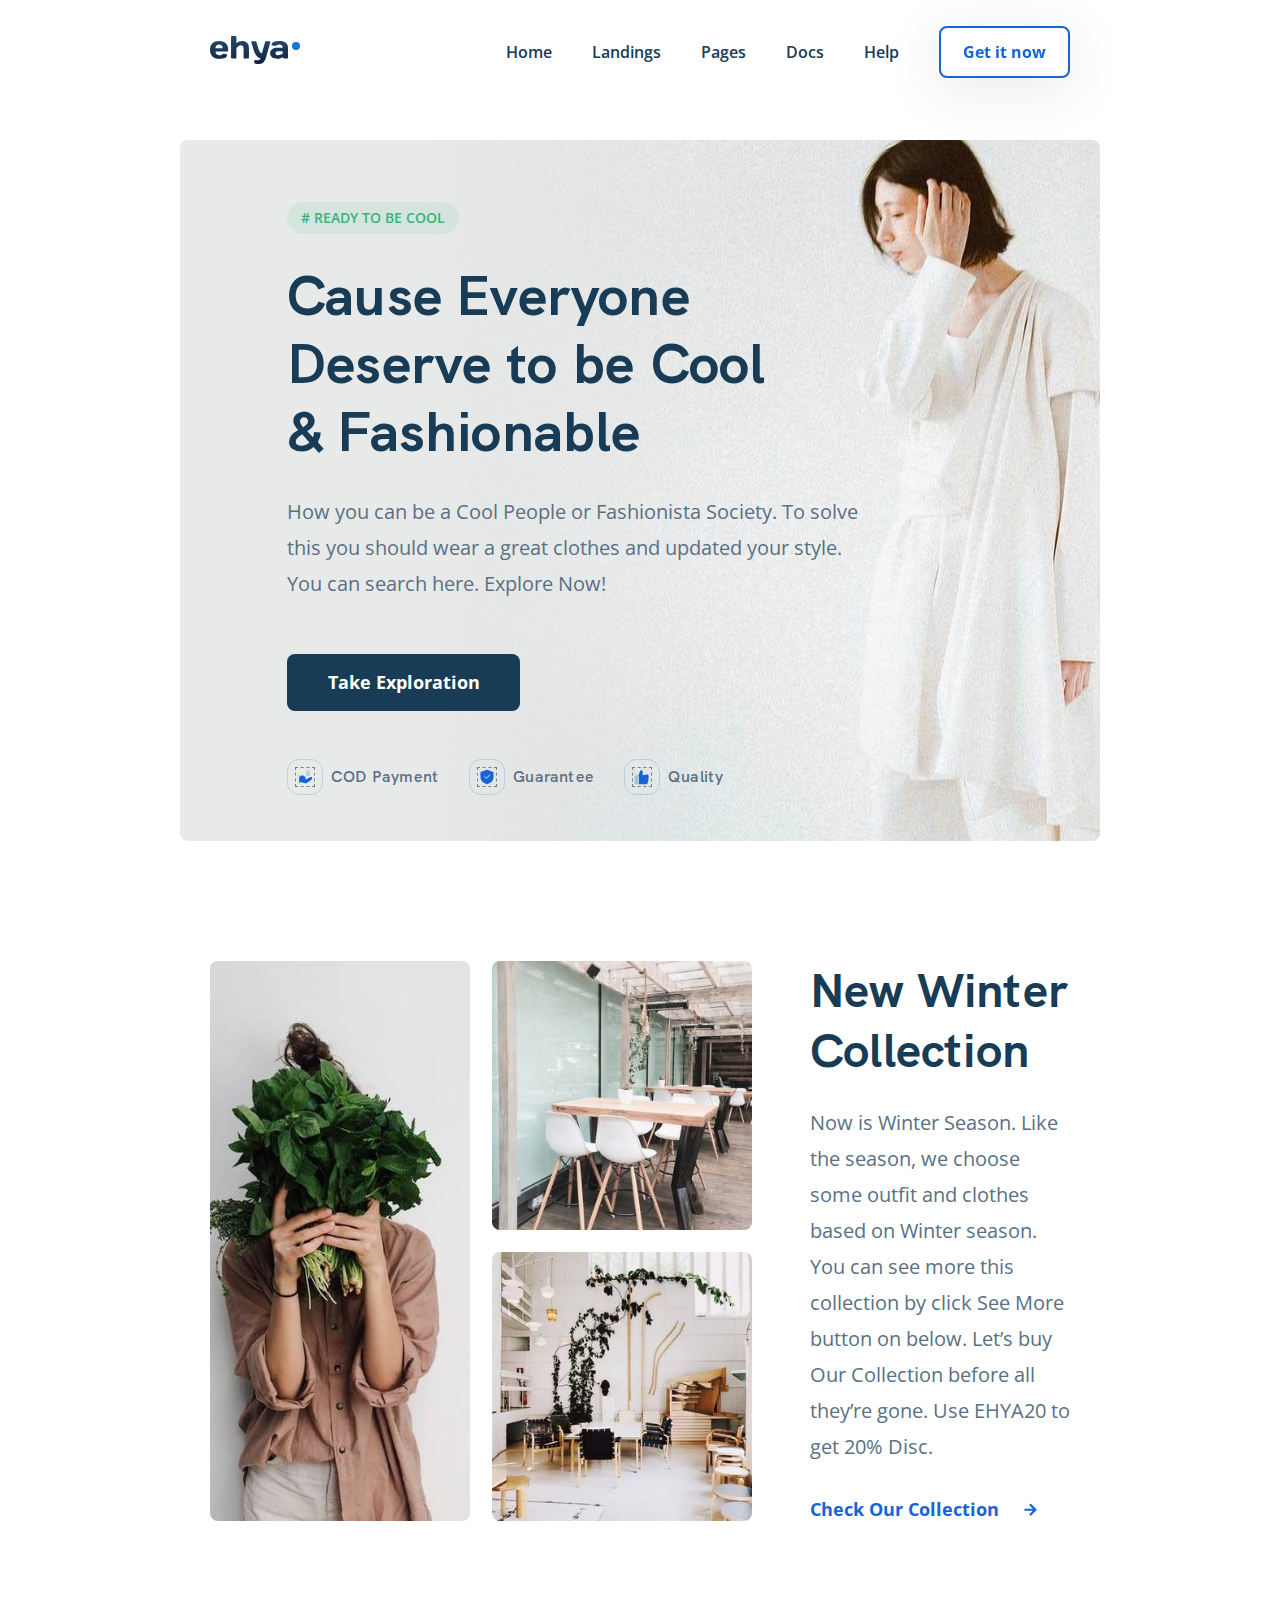
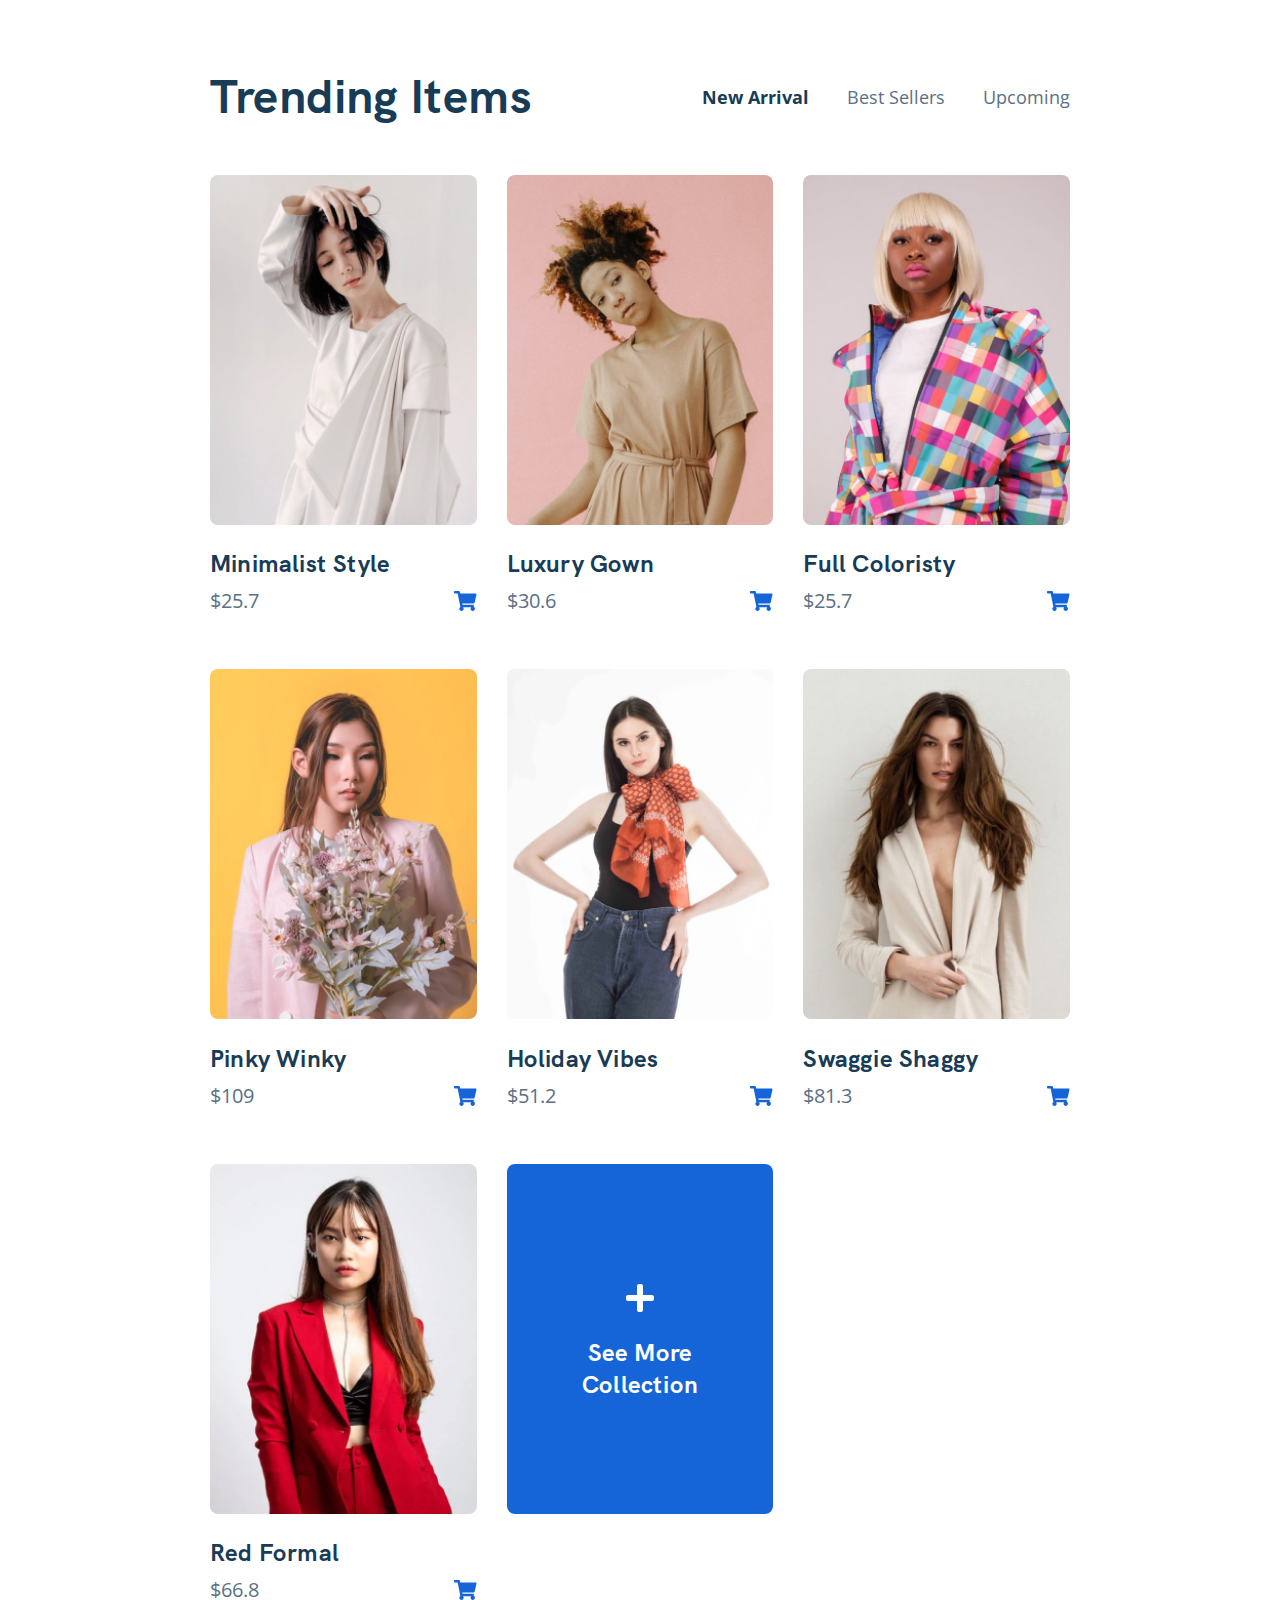
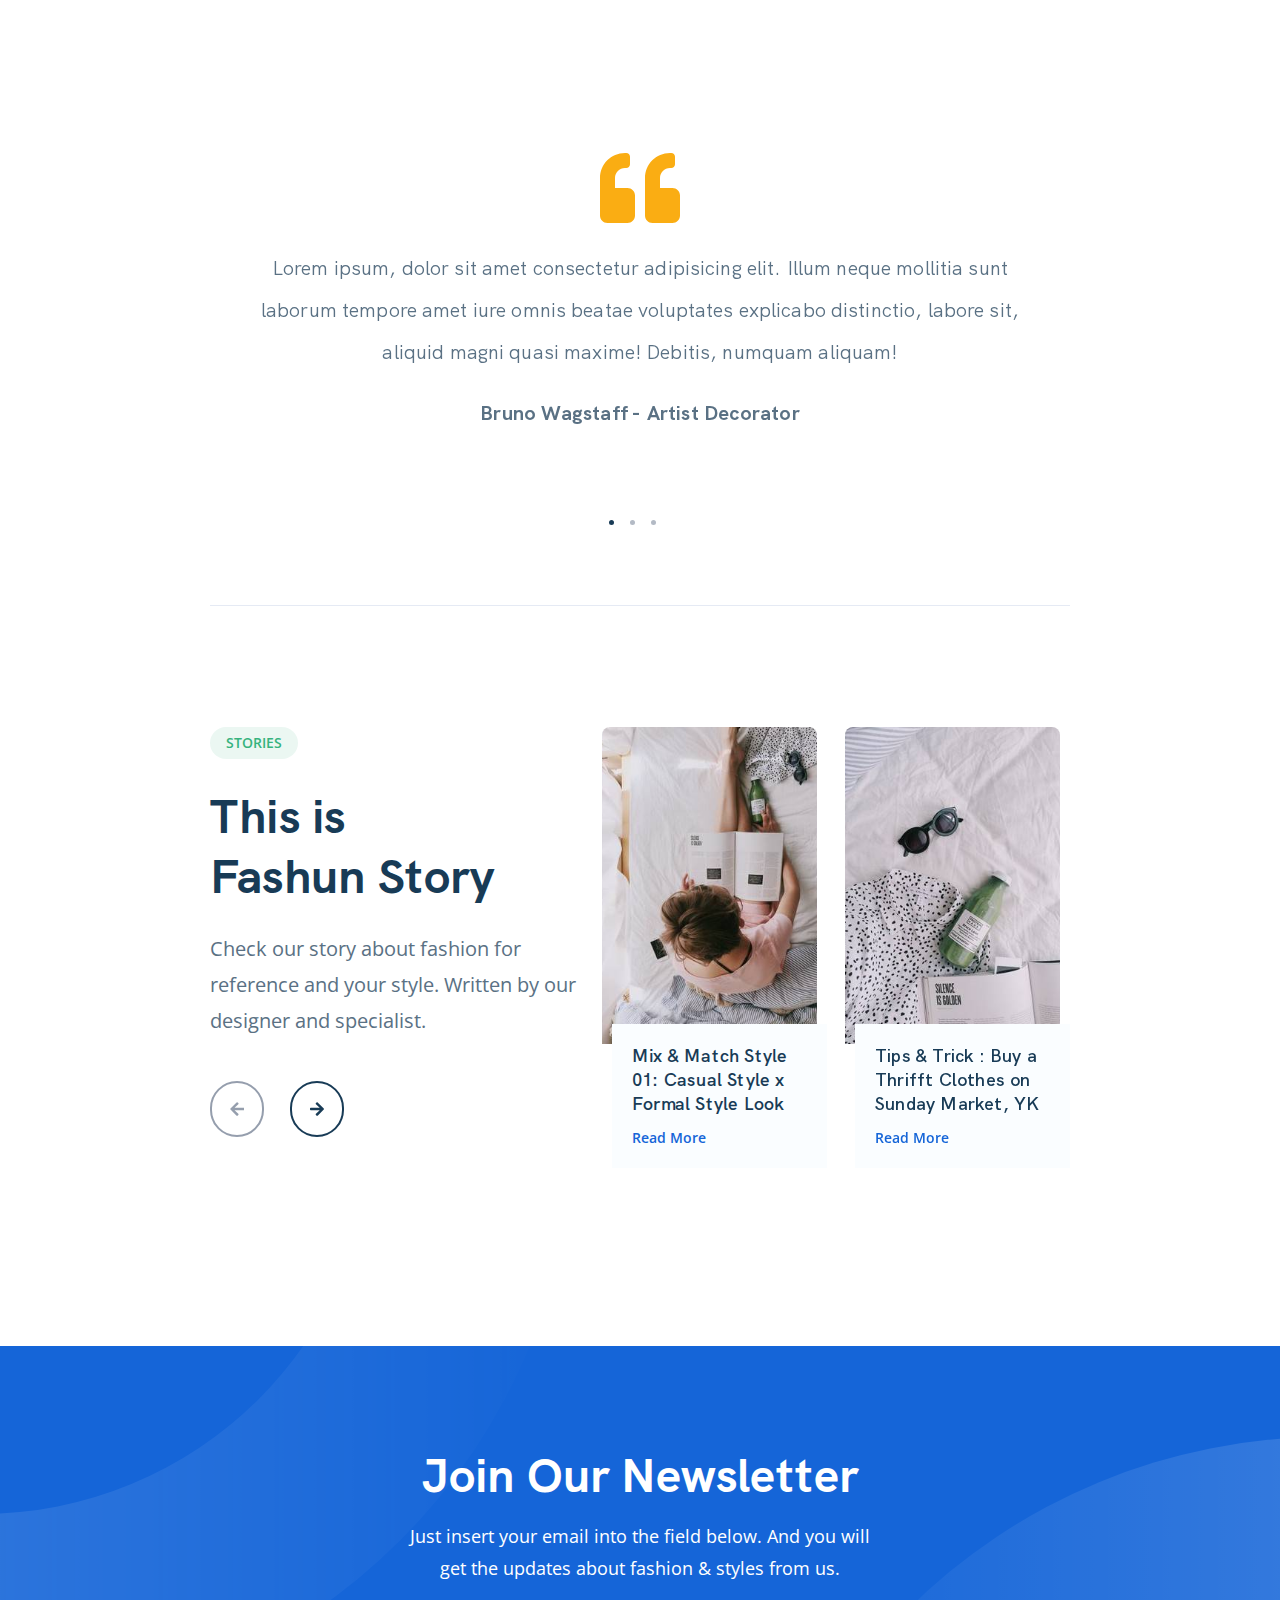
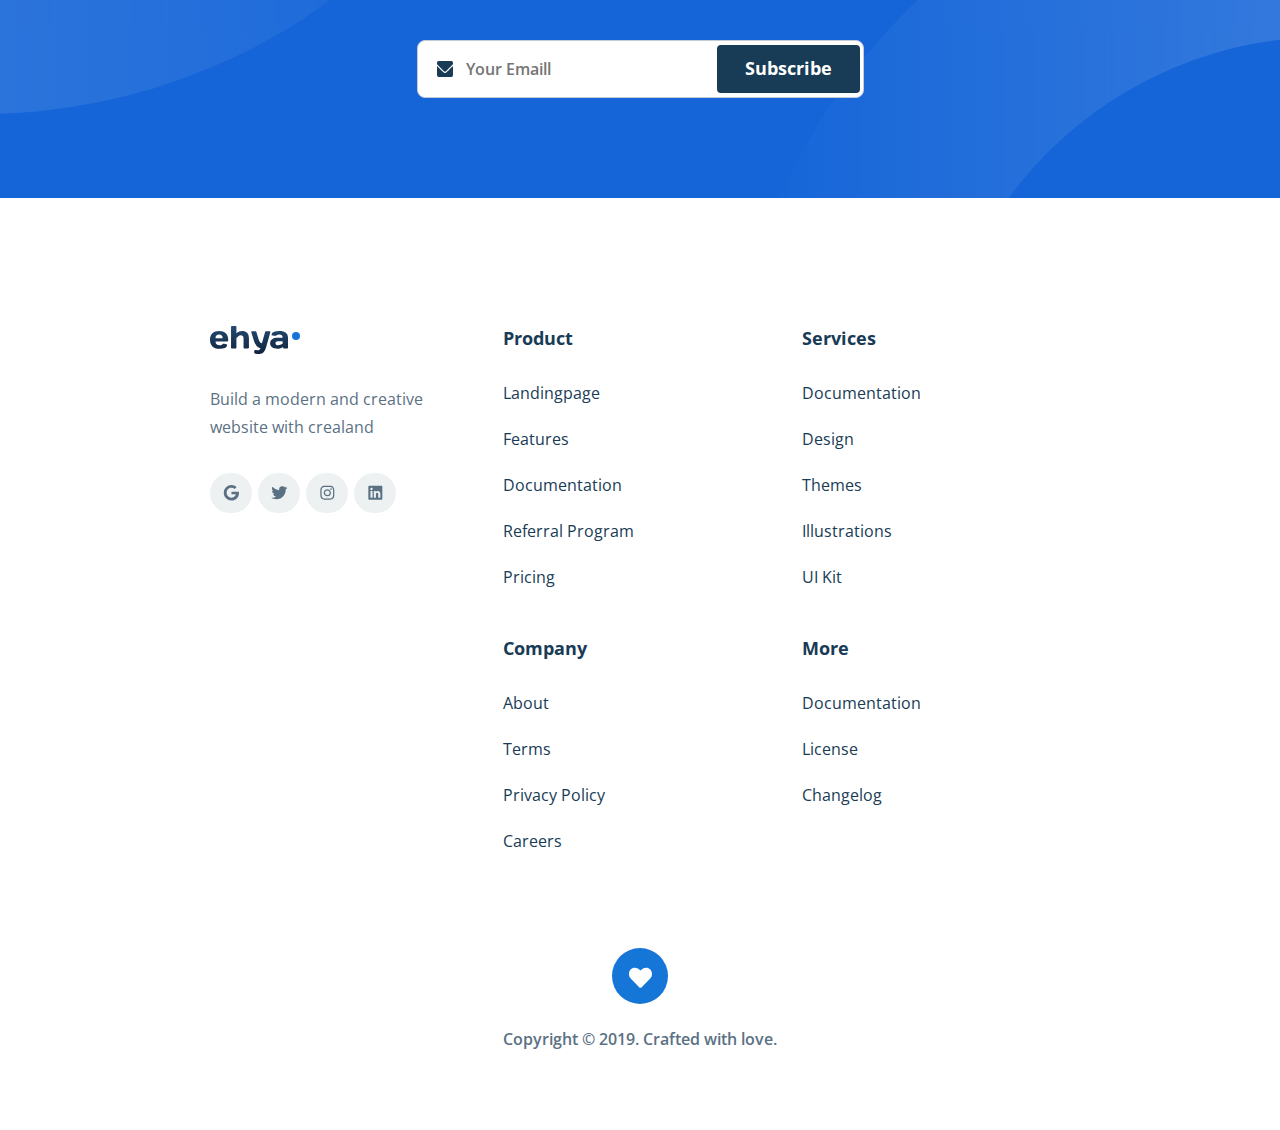
==== commit 4cd24ead: "fix: history image optim" ====
--- a/index.html
+++ b/index.html
@@ -504,7 +504,7 @@
             <div class="swiper-wrapper">
               <div class="history__swiper-slide history-slide swiper-slide">
                 <img
-                  src="img/history/history-slide-1.png"
+                  src="img/history/history-slide-1.jpg"
                   alt="Image: Slide image"
                   class="history-slide__image"
                 />
@@ -519,7 +519,7 @@
 
               <div class="history__swiper-slide history-slide swiper-slide">
                 <img
-                  src="img/history/history-slide-2.png"
+                  src="img/history/history-slide-2.jpg"
                   alt="Image: Slide image"
                   class="history-slide__image"
                 />
--- a/css/style.css
+++ b/css/style.css
@@ -1,2 +1,2 @@
-@font-face{font-family:'HK Grotesk';src:url("../fonts/HKGrotesk-Regular.woff2") format("woff2");src:url("../fonts/HKGrotesk-Regular.woff") format("woff");font-weight:400;font-style:normal;font-display:swap}@font-face{font-family:'HK Grotesk';src:url("../fonts/HKGrotesk-SemiBold.woff2") format("woff2");src:url("../fonts/HKGrotesk-SemiBold.woff") format("woff");font-weight:600;font-style:normal;font-display:swap}@font-face{font-family:'HK Grotesk';src:url("../fonts/HKGrotesk-Bold.woff2") format("woff2");src:url("../fonts/HKGrotesk-Bold.woff") format("woff");font-weight:700;font-style:normal;font-display:swap}*{box-sizing:border-box}html{overflow-x:hidden}body{font-family:'Open Sans', sans-serif;color:#5A7184;background-color:#fff;overflow-x:hidden}button,input{outline:none}button:active,button:focus,input:active,input:focus{outline:none}.container{max-width:1140px;margin:auto}.title{margin:0;font-family:HK Grotesk;font-style:normal;font-weight:bold;font-size:48px;line-height:60px;letter-spacing:0.2px;color:#183B56}.badge{padding:6px;display:inline-block;font-style:normal;font-weight:600;font-size:14px;line-height:20px;color:#36B37E;text-align:center;text-transform:uppercase;background:rgba(54,179,126,0.1);border-radius:2000px}/*! normalize.css v8.0.1 | MIT License | github.com/necolas/normalize.css */html{line-height:1.15;-webkit-text-size-adjust:100%}body{margin:0}main{display:block}h1{font-size:2em;margin:0.67em 0}hr{box-sizing:content-box;height:0;overflow:visible}pre{font-family:monospace, monospace;font-size:1em}a{background-color:transparent}abbr[title]{border-bottom:none;text-decoration:underline;text-decoration:underline dotted}b,strong{font-weight:bolder}code,kbd,samp{font-family:monospace, monospace;font-size:1em}small{font-size:80%}sub,sup{font-size:75%;line-height:0;position:relative;vertical-align:baseline}sub{bottom:-0.25em}sup{top:-0.5em}img{border-style:none}button,input,optgroup,select,textarea{font-family:inherit;font-size:100%;line-height:1.15;margin:0}button,input{overflow:visible}button,select{text-transform:none}button,[type="button"],[type="reset"],[type="submit"]{-webkit-appearance:button}button::-moz-focus-inner,[type="button"]::-moz-focus-inner,[type="reset"]::-moz-focus-inner,[type="submit"]::-moz-focus-inner{border-style:none;padding:0}button:-moz-focusring,[type="button"]:-moz-focusring,[type="reset"]:-moz-focusring,[type="submit"]:-moz-focusring{outline:1px dotted ButtonText}fieldset{padding:0.35em 0.75em 0.625em}legend{box-sizing:border-box;color:inherit;display:table;max-width:100%;padding:0;white-space:normal}progress{vertical-align:baseline}textarea{overflow:auto}[type="checkbox"],[type="radio"]{box-sizing:border-box;padding:0}[type="number"]::-webkit-inner-spin-button,[type="number"]::-webkit-outer-spin-button{height:auto}[type="search"]{-webkit-appearance:textfield;outline-offset:-2px}[type="search"]::-webkit-search-decoration{-webkit-appearance:none}::-webkit-file-upload-button{-webkit-appearance:button;font:inherit}details{display:block}summary{display:list-item}template{display:none}[hidden]{display:none}.header{padding:26px 0}.header-wrapper{display:flex;justify-content:space-between;align-items:center}.header-right{display:flex;align-items:center;padding-left:26px}.header-right__button{display:none}.header-menu{display:flex;justify-content:center;flex-wrap:wrap;margin:0;padding:0;list-style-type:none}.header-menu__item{font-style:normal;font-weight:600;font-size:16px;line-height:22px}.header-menu__item:not(:last-child){margin-right:40px}.header-menu__link{text-decoration:none;color:#183B56}.header__button{margin-left:40px;padding:13px;min-width:131px;background-color:#fff;border:2px solid #1565D8;border-radius:8px;filter:drop-shadow(0px 10px 25px rgba(21,37,72,0.1));font-style:normal;font-weight:bold;font-size:16px;line-height:22px;color:#1565D8}.hero{position:relative;padding-top:36px;padding-bottom:120px}.hero__background{width:1280px;margin:auto;background:#E8EAE9 url("../img/hero/hero-bg.png") 358px -377px no-repeat;border-radius:8px;overflow:hidden}.hero__container{width:100%;height:100%;padding:62px 107px 30px;background:linear-gradient(270deg, rgba(238,238,238,0.0001) 67.34%, #E8EAE9 100%);background-position:358px;background-repeat:no-repeat}.hero__info{max-width:652px;margin-bottom:52px}.hero__badge{min-width:172px}.hero__title{margin:28px 0;max-width:480px;font-size:56px;line-height:68px}.hero__text{margin:0;max-width:590px;font-style:normal;font-weight:normal;font-size:20px;line-height:36px}.hero__button{width:233px;margin-bottom:48px;padding:16px;background:#183B56;border-radius:8px;border:none;font-style:normal;font-weight:bold;font-size:18px;line-height:25px;text-align:center;color:#fff}.hero__list{margin:0;padding:0;display:flex;flex-wrap:wrap;list-style-type:none}.hero__item{display:flex;align-items:center;margin-bottom:16px}.hero__item:not(:last-child){margin-right:30px}.hero__image{width:20px;height:20px;border:1px dashed grey}.hero__image-wrapper{width:36px;height:36px;display:flex;margin-right:8px;border:0.75px solid rgba(21,101,216,0.2);align-items:center;justify-content:center;border-radius:12px}.hero__advantage{font-family:HK Grotesk;font-style:normal;font-weight:600;font-size:16px;line-height:20px;letter-spacing:0.2px}.menu-button{display:none}.collection{padding-bottom:145px}.collection-wrapper{display:flex}.collection__image{width:48%;height:48%;object-fit:cover;border-radius:8px}.collection__image--big{width:48%;height:100%}.collection__image-wrapper{width:670px;height:490px;display:flex;flex-direction:column;flex-wrap:wrap;justify-content:space-between;align-content:space-between}.collection__info{max-width:392px;margin-left:58px}.collection__title{margin-bottom:24px}.collection__text{margin-top:0;margin-bottom:32px;font-style:normal;font-weight:normal;font-size:20px;line-height:36px}.collection__link{text-decoration:none;font-style:normal;font-weight:bold;font-size:18px;line-height:25px;color:#1565D8}.collection__arrow{margin-left:20px}.trends{padding-bottom:95px}.trends__top{display:flex;align-items:center;justify-content:space-between;margin-bottom:48px}.trends__card{width:100%;margin-bottom:50px}.tabs{padding:0;margin:0;display:flex;list-style-type:none}.tabs__item{font-style:normal;font-weight:normal;font-size:18px;line-height:25px}.tabs__item:not(:last-child){margin-right:38px}.tabs__item--active{font-weight:bold;color:#183B56}.card{display:none}.card--active{display:block}.card-wrapper{display:grid;grid-template-columns:repeat(4, 1fr);column-gap:30px}.card__image{margin-bottom:20px;width:100%;height:350px;border-radius:8px;object-fit:cover}.card__title{margin-top:0;margin-bottom:3px;flex-basis:100%;font-family:HK Grotesk;font-style:normal;font-weight:bold;font-size:24px;line-height:32px;letter-spacing:0.2px;color:#183B56}.card__info{display:flex;flex-wrap:wrap;justify-content:space-between}.card__price{font-style:normal;font-weight:normal;font-size:20px;line-height:36px}.card-add{display:flex;justify-content:center;padding:120px 0 30px;height:350px;background-color:#1565D8;border-radius:8px;overflow:hidden;text-decoration:none}.card-add__info{max-width:140px;display:flex;align-items:center;text-align:center;flex-direction:column}.card-add__image{margin-bottom:25px}.card-add__text{font-family:HK Grotesk;font-style:normal;font-weight:bold;font-size:24px;line-height:32px;letter-spacing:0.2px;color:#fff}.comments{padding-bottom:80px}.comments__swiper-container{margin:auto;width:800px}.comments__swiper-slide{max-width:890px;display:flex;flex-direction:column;align-items:center;text-align:center}.comments__swiper-pagination{display:flex;justify-content:center}.comments__swiper-pagination-bullet{display:inline-block;margin-right:16px;width:5px;height:5px;background:#B3BAC5;border-radius:2.5px}.comments__swiper-pagination-bullet-active{background-color:#183B56}.comments__image{margin-bottom:24px}.comments__text{margin-top:0;margin-bottom:28px;font-family:HK Grotesk;font-style:normal;font-weight:normal;font-size:20px;line-height:42px;letter-spacing:0.133333px}.comments__author{margin-bottom:53px;display:flex;flex-wrap:wrap;justify-content:center;font-family:HK Grotesk;font-style:normal;font-weight:bold;font-size:20px;line-height:24px;letter-spacing:0.2px}.history{padding-bottom:140px}.history-wrapper{padding-top:121px;display:flex;justify-content:space-between;border-top:1px solid #E5EAF4}.history__left{max-width:392px}.history__badge{min-width:88px;margin-bottom:28px}.history__title{margin-bottom:24px}.history__text{margin-top:0;margin-bottom:42px;font-style:normal;font-weight:normal;font-size:20px;line-height:36px}.history__button{width:54px;height:56px;display:inline-flex;align-items:center;justify-content:center;background-color:#fff;border:2px solid #183B56;border-radius:2000px;fill:#183B56}.history__button-prev{margin-right:22px}.history__button--disabled{border-color:#959EAD;fill:#959EAD;cursor:default}.history__icon{width:14px;height:14px;fill:inherit}.history__swiper-container{max-width:662px;margin:0}.history-slide{position:relative;width:332px;padding-bottom:158px}.history-slide__image{width:312px;height:317px;object-fit:cover;border-radius:8px 8px 0px 0px}.history-slide__info{position:absolute;top:297px;left:10px;width:312px;padding:20px;background-color:#FAFDFF}.history-slide__title{max-height:104px;margin-top:0;margin-bottom:12px;font-family:HK Grotesk;font-style:normal;font-weight:600;font-size:22px;line-height:32px;letter-spacing:0.2px;color:#183B56;overflow:hidden}.history-slide__link{font-style:normal;font-weight:600;font-size:16px;line-height:22px;text-decoration:none;color:#1565D8}.feedback{position:relative;padding:100px 0;background:#1565D8;overflow:hidden}.feedback__circle{position:absolute;width:1186px;height:1186px;border-radius:50%;display:flex;align-items:center;justify-content:center;opacity:0.2}.feedback__circle::before{content:'';width:786px;height:786px;border-radius:50%;background-color:#1565D8}.feedback__circle--first{top:-818px;left:-612px;background:linear-gradient(270deg, rgba(255,255,255,0.0001) 0%, #fff 99.73%)}.feedback__circle--second{bottom:-825px;right:-639px;background:linear-gradient(270deg, #fff 28.21%, rgba(255,255,255,0.0001) 99.73%)}.feedback-wrapper{padding-right:68px;display:flex;align-items:center;justify-content:space-between}.feedback__left{z-index:1;max-width:490px}.feedback__title{color:#fff;margin-bottom:14px}.feedback__text{margin:0;font-style:normal;font-weight:normal;font-size:18px;line-height:32px;color:#fff}.feedback__form{max-height:58px;width:447px;display:flex;flex-direction:column;position:relative}.feedback__input{width:100%;height:100%;padding:17px 155px 17px 48px;font-style:normal;font-weight:600;font-size:16px;line-height:22px;background:#fff;border:1px solid #C3CAD9;border-radius:8px}.feedback__icon{position:absolute;top:21px;left:20px;width:16px;height:16px}.feedback__button{width:143px;max-height:48px;padding:11px;position:absolute;top:5px;right:4px;bottom:5px;font-style:normal;font-weight:bold;font-size:18px;line-height:25px;text-align:center;color:#FFFFFF;background:#183B56;border-radius:4px;border:none;text-overflow:clip;white-space:nowrap;overflow:hidden;z-index:1}.invalid{color:red}.footer{padding-top:128px;padding-bottom:80px}.footer-top{display:grid;grid-template-columns:min-content repeat(4, 165px);grid-column-gap:30px}.footer__text{display:block;width:263px;margin-top:28px;margin-bottom:32px;font-style:normal;font-weight:normal;font-size:16px;line-height:28px}.footer__social{display:flex}.footer__social-link{display:flex;align-items:center;justify-content:center;width:42px;height:40px;background:rgba(90,113,132,0.1);border-radius:2000px}.footer__social-link:not(:last-child){margin-right:6px}.footer__title{margin-top:0;margin-bottom:31px;font-style:normal;font-weight:bold;font-size:18px;line-height:25px;color:#183B56}.footer__ul{margin:0;padding:0;list-style-type:none}.footer__item{font-style:normal;font-weight:normal;font-size:16px;line-height:22px}.footer__item:not(:last-child){margin-bottom:24px}.footer__link{text-decoration:none;color:#183B56}.footer-bottom{display:flex;flex-direction:column;align-items:center;padding-top:96px}.footer__image{position:relative;width:24px;height:28px;left:16px;right:16px;top:16px}.footer__image-wrapper{position:relative;width:56px;height:56px;background:#1576D8;border-radius:2000px}.footer__copyright{margin-top:24px;font-weight:600;font-size:16px;line-height:22px}@media (max-width: 1295px){.container{max-width:860px}.hero__background{width:920px;background-position:250px}.hero__container{background-position:250px}.collection__image-wrapper{height:560px}.collection__info{max-width:260px}.card-wrapper{grid-template-columns:repeat(3, 1fr)}.feedback-wrapper{padding:0;flex-direction:column;text-align:center}.feedback__left{margin-bottom:56px}.footer-top{grid-template-columns:min-content 1fr 1fr}.footer__product{margin-bottom:48px}.footer__company{grid-column-start:2}}@media (min-width: 936px) and (max-width: 1295px){.history-slide__image{width:215px}.history-slide__info{width:215px}.history-slide__title{font-size:18px;line-height:24px}.history-slide__link{font-size:14px;line-height:20px}}@media (max-width: 935px){.container{max-width:700px}.header{padding:18px 0}.hero{padding:30px 0 80px}.hero__background{width:760px;background-position:0 -395px}.hero__container{padding:36px 28px 20px;background-position:0}.hero__info{max-width:410px;margin-bottom:36px}.hero__title{max-width:410px;margin-top:24px;margin-bottom:20px;font-size:48px;line-height:60px}.hero__text{max-width:400px;font-size:18px;line-height:32px}.hero__button{margin-bottom:40px}.tabs__item:not(:last-child){margin-right:20px}.card-wrapper{grid-template-columns:repeat(2, minmax(280px, 1fr));column-gap:48px}.comments__swiper-container{max-width:630px;width:92%}.comments__image{margin-bottom:12px}.comments__text{margin-bottom:36px}.comments__author{margin-bottom:36px}.history{padding-bottom:80px}.history-wrapper{padding-top:79px;flex-direction:column;align-items:center}.history__left{margin-bottom:36px;max-width:510px;text-align:center}.history__badge{margin-bottom:24px}.history__title{margin-bottom:16px}.history__text{margin-bottom:36px}.feedback{padding:72px 0 80px}.feedback__circle--first{top:-845px;left:-638px}.feedback__circle--second{bottom:-1078px;right:-756px}.footer{padding:64px 0}.footer-bottom{padding-top:62px}}@media (max-width: 768px){.container{max-width:672px;width:92%}.header{padding-top:26px;position:fixed;top:0;right:0;left:0;z-index:50;background-color:#fff}.header__container{max-width:650px;width:91%}.header-menu{flex-direction:column;flex-wrap:nowrap}.header-menu__item{margin-bottom:20px}.header__button{margin-left:0}.header-right{position:absolute;top:10px;right:8px;z-index:99;width:304px;padding:36px 24px;flex-direction:column;align-items:start;background-color:#fff;box-shadow:0px 16px 48px rgba(0,0,0,0.16)}.header-right--mobile--hiden{display:none}.header-right--visible{display:flex}.header-right__button{position:absolute;top:12px;right:16px;padding:0;width:24px;height:24px;display:flex;align-items:center;justify-content:center;border:none;background-color:#fff}.menu-button{display:flex;width:24px;height:24px;padding:0;align-items:center;justify-content:space-evenly;flex-direction:column;border:none;background-color:#fff}.menu-button__line{width:22px;height:2px;border-radius:2px;background-color:#3A4C66}.hero{padding-top:94px}.hero__background{max-width:728px;width:96%}.collection{padding-bottom:80px}.collection-wrapper{flex-direction:column}.collection__image-wrapper{width:100%;height:490px}.collection__info{margin-left:0;margin-top:40px;max-width:none}.collection__title{margin-bottom:18px}.collection__text{margin-bottom:30px}.trends{padding-bottom:30px}.trends__title{margin-bottom:28px}.trends__top{flex-direction:column;margin-bottom:56px}.tabs__item:not(:last-child){margin-right:38px}.card-wrapper{max-width:608px;margin:auto}.history__swiper-container{max-height:968px}.history-slide{height:475px}.footer-top{padding:0 11px}.footer__text{width:253px}}@media (min-width: 769px){.header__button{cursor:pointer}.hero__button{cursor:pointer}.tabs__item{cursor:pointer}.card-add{cursor:pointer}.history__button:not(.history__button--disabled){cursor:pointer}.history__button:not(.history__button--disabled):active{background-color:#183B56;fill:#fff}.feedback__button{cursor:pointer}}@media (max-width: 660px){.card-wrapper{grid-template-columns:repeat(2, minmax(260px, 1fr));column-gap:30px}.footer{padding-top:48px}.footer-top{grid-template-columns:repeat(2, 1fr)}.footer__info{grid-row-start:3;grid-column:span 2;width:100%;display:flex;flex-direction:column;align-items:center;text-align:center}.footer__text{width:100%}.footer__product{margin-bottom:39px}.footer__company{grid-column-start:1;margin-bottom:47px}}@media (max-width: 576px){.title{font-size:28px;line-height:36px}.badge{padding:2px}.header{padding-top:18px}.hero{padding:88px 0 64px}.hero__background{width:100%;border-radius:0;background-position-x:center;background-position-y:-360px}.hero__container{padding:380px 20px 20px;background:linear-gradient(180deg, rgba(238,238,238,0.0001) 47.32%, #E8EAE9 65.51%);display:flex;justify-content:center;flex-wrap:wrap}.hero__info{margin-bottom:24px;text-align:center}.hero__title{margin-top:20px;font-size:32px;line-height:40px}.hero__text{font-size:16px;line-height:28px}.hero__button{padding:13px;font-size:16px;line-height:22px;margin-bottom:22px}.hero__list{max-width:300px;justify-content:space-around}.hero__item:not(:last-child){margin-right:0}.hero__image{width:14px;height:14px}.hero__image-wrapper{width:23px;height:23px;border-width:0.5px;border-radius:8px}.collection{padding-bottom:64px}.collection-wrapper{text-align:center}.collection__image{height:24%}.collection__image--big{width:100%;height:73%}.collection__image-wrapper{height:550px;flex-direction:row}.collection__info{margin-top:40px}.collection__title{margin-bottom:16px}.collection__text{margin-bottom:24px;font-size:16px;line-height:28px}.collection__link{font-size:16px;line-height:22px}.trends{padding-bottom:0}.trends__top{margin-bottom:36px}.trends__title{margin-bottom:24px}.trends__card{margin-bottom:20px}.tabs__item{font-size:16px;line-height:22px}.tabs__item:not(:last-child){margin-right:16px}.card-wrapper{grid-template-columns:repeat(2, minmax(140px, 1fr));column-gap:20px}.card__title{font-size:16px;line-height:20px}.card__image{height:260px;margin-bottom:13px}.card__info{justify-content:start}.card__price{font-size:14px;line-height:24px;margin-right:9px}.card__cart{width:14px}.card-add{padding:80px 0 15px;height:260px}.card-add__image{width:25px;height:32px}.card-add__info{max-width:110px}.card-add__text{font-size:20px;line-height:24px}.comments{padding-bottom:64px}.comments__image{width:70px;height:81px}.comments__text{margin-bottom:24px;font-size:18px;line-height:36px}.comments__author{margin-bottom:24px}.comments__author-name{flex-basis:100%}.comments__author-name::before{content:' - '}.history{padding-bottom:64px}.history-wrapper{padding-top:47px}.history__left{margin-bottom:26px}.history__badge{margin-bottom:24px}.history__title{margin-bottom:16px}.history__text{font-size:16px;line-height:28px}.history__button{width:48px;height:48px}.history__swiper-container{max-height:839px}.history-slide{width:280px;height:408px;padding-bottom:130px}.history-slide__image{width:270px;height:277px}.history-slide__info{top:257px;width:270px}.history-slide__title{font-size:20px;line-height:24px}.feedback{padding:64px 0}.feedback__circle{width:712px;height:712px}.feedback__circle::before{width:472px;height:472px}.feedback__circle--first{top:-321px;left:-552px}.feedback__circle--second{bottom:-466px;right:-566px}.feedback__left{margin-bottom:36px}.feedback__title{margin-bottom:24px}.feedback__text{font-size:16px;line-height:28px}.feedback__form{max-height:none;width:100%}.feedback__icon{top:17px}.feedback__input{height:48px;padding:13px 13px 13px 48px;font-size:16px;line-height:22px}.feedback__button{width:100%;position:relative;top:0;right:0;bottom:0;margin-top:10px}.footer__list{width:auto}.footer__list:nth-child(1){margin-bottom:39px}.footer__title{margin-bottom:20px;font-size:16px;line-height:22px}.footer__item{font-size:14px;line-height:20px}.footer__item:not(:last-child){margin-bottom:15px}.footer__text{font-size:14px;line-height:24px;margin-top:16px;margin-bottom:16px}.footer-bottom{display:none}}@media (max-width: 400px){.collection__image-wrapper{height:410px}.card-wrapper{column-gap:10px}.card__image{height:170px}.card-add{padding:40px 0 5px;height:170px}.footer-top{grid-template-columns:113px 113px 1fr}.footer__info{grid-column:span 3}}
+@font-face{font-family:'HK Grotesk';src:url("../fonts/HKGrotesk-Regular.woff2") format("woff2");src:url("../fonts/HKGrotesk-Regular.woff") format("woff");font-weight:400;font-style:normal;font-display:swap}@font-face{font-family:'HK Grotesk';src:url("../fonts/HKGrotesk-SemiBold.woff2") format("woff2");src:url("../fonts/HKGrotesk-SemiBold.woff") format("woff");font-weight:600;font-style:normal;font-display:swap}@font-face{font-family:'HK Grotesk';src:url("../fonts/HKGrotesk-Bold.woff2") format("woff2");src:url("../fonts/HKGrotesk-Bold.woff") format("woff");font-weight:700;font-style:normal;font-display:swap}*{box-sizing:border-box}html{overflow-x:hidden}body{font-family:'Open Sans', sans-serif;color:#5A7184;background-color:#fff;overflow-x:hidden}button,input{outline:none}button:active,button:focus,input:active,input:focus{outline:none}.container{max-width:1140px;margin:auto}.title{margin:0;font-family:HK Grotesk;font-style:normal;font-weight:bold;font-size:48px;line-height:60px;letter-spacing:0.2px;color:#183B56}.badge{padding:6px;display:inline-block;font-style:normal;font-weight:600;font-size:14px;line-height:20px;color:#36B37E;text-align:center;text-transform:uppercase;background:rgba(54,179,126,0.1);border-radius:2000px}/*! normalize.css v8.0.1 | MIT License | github.com/necolas/normalize.css */html{line-height:1.15;-webkit-text-size-adjust:100%}body{margin:0}main{display:block}h1{font-size:2em;margin:0.67em 0}hr{box-sizing:content-box;height:0;overflow:visible}pre{font-family:monospace, monospace;font-size:1em}a{background-color:transparent}abbr[title]{border-bottom:none;text-decoration:underline;text-decoration:underline dotted}b,strong{font-weight:bolder}code,kbd,samp{font-family:monospace, monospace;font-size:1em}small{font-size:80%}sub,sup{font-size:75%;line-height:0;position:relative;vertical-align:baseline}sub{bottom:-0.25em}sup{top:-0.5em}img{border-style:none}button,input,optgroup,select,textarea{font-family:inherit;font-size:100%;line-height:1.15;margin:0}button,input{overflow:visible}button,select{text-transform:none}button,[type="button"],[type="reset"],[type="submit"]{-webkit-appearance:button}button::-moz-focus-inner,[type="button"]::-moz-focus-inner,[type="reset"]::-moz-focus-inner,[type="submit"]::-moz-focus-inner{border-style:none;padding:0}button:-moz-focusring,[type="button"]:-moz-focusring,[type="reset"]:-moz-focusring,[type="submit"]:-moz-focusring{outline:1px dotted ButtonText}fieldset{padding:0.35em 0.75em 0.625em}legend{box-sizing:border-box;color:inherit;display:table;max-width:100%;padding:0;white-space:normal}progress{vertical-align:baseline}textarea{overflow:auto}[type="checkbox"],[type="radio"]{box-sizing:border-box;padding:0}[type="number"]::-webkit-inner-spin-button,[type="number"]::-webkit-outer-spin-button{height:auto}[type="search"]{-webkit-appearance:textfield;outline-offset:-2px}[type="search"]::-webkit-search-decoration{-webkit-appearance:none}::-webkit-file-upload-button{-webkit-appearance:button;font:inherit}details{display:block}summary{display:list-item}template{display:none}[hidden]{display:none}.header{padding:26px 0}.header-wrapper{display:flex;justify-content:space-between;align-items:center}.header-right{display:flex;align-items:center;padding-left:26px}.header-right__button{display:none}.header-menu{display:flex;justify-content:center;flex-wrap:wrap;margin:0;padding:0;list-style-type:none}.header-menu__item{font-style:normal;font-weight:600;font-size:16px;line-height:22px}.header-menu__item:not(:last-child){margin-right:40px}.header-menu__link{text-decoration:none;color:#183B56}.header__button{margin-left:40px;padding:13px;min-width:131px;background-color:#fff;border:2px solid #1565D8;border-radius:8px;filter:drop-shadow(0px 10px 25px rgba(21,37,72,0.1));font-style:normal;font-weight:bold;font-size:16px;line-height:22px;color:#1565D8}.hero{position:relative;padding-top:36px;padding-bottom:120px}.hero__background{width:1280px;margin:auto;background:#E8EAE9 url("../img/hero/hero-bg.jpg") 358px -377px no-repeat;border-radius:8px;overflow:hidden}.hero__container{width:100%;height:100%;padding:62px 107px 30px;background:linear-gradient(270deg, rgba(238,238,238,0.0001) 67.34%, #E8EAE9 100%);background-position:358px;background-repeat:no-repeat}.hero__info{max-width:652px;margin-bottom:52px}.hero__badge{min-width:172px}.hero__title{margin:28px 0;max-width:480px;font-size:56px;line-height:68px}.hero__text{margin:0;max-width:590px;font-style:normal;font-weight:normal;font-size:20px;line-height:36px}.hero__button{width:233px;margin-bottom:48px;padding:16px;background:#183B56;border-radius:8px;border:none;font-style:normal;font-weight:bold;font-size:18px;line-height:25px;text-align:center;color:#fff}.hero__list{margin:0;padding:0;display:flex;flex-wrap:wrap;list-style-type:none}.hero__item{display:flex;align-items:center;margin-bottom:16px}.hero__item:not(:last-child){margin-right:30px}.hero__image{width:20px;height:20px;border:1px dashed grey}.hero__image-wrapper{width:36px;height:36px;display:flex;margin-right:8px;border:0.75px solid rgba(21,101,216,0.2);align-items:center;justify-content:center;border-radius:12px}.hero__advantage{font-family:HK Grotesk;font-style:normal;font-weight:600;font-size:16px;line-height:20px;letter-spacing:0.2px}.menu-button{display:none}.collection{padding-bottom:145px}.collection-wrapper{display:flex}.collection__image{width:48%;height:48%;object-fit:cover;border-radius:8px}.collection__image--big{width:48%;height:100%}.collection__image-wrapper{width:670px;height:490px;display:flex;flex-direction:column;flex-wrap:wrap;justify-content:space-between;align-content:space-between}.collection__info{max-width:392px;margin-left:58px}.collection__title{margin-bottom:24px}.collection__text{margin-top:0;margin-bottom:32px;font-style:normal;font-weight:normal;font-size:20px;line-height:36px}.collection__link{text-decoration:none;font-style:normal;font-weight:bold;font-size:18px;line-height:25px;color:#1565D8}.collection__arrow{margin-left:20px}.trends{padding-bottom:95px}.trends__top{display:flex;align-items:center;justify-content:space-between;margin-bottom:48px}.trends__card{width:100%;margin-bottom:50px}.tabs{padding:0;margin:0;display:flex;list-style-type:none}.tabs__item{font-style:normal;font-weight:normal;font-size:18px;line-height:25px}.tabs__item:not(:last-child){margin-right:38px}.tabs__item--active{font-weight:bold;color:#183B56}.card{display:none}.card--active{display:block}.card-wrapper{display:grid;grid-template-columns:repeat(4, 1fr);column-gap:30px}.card__image{margin-bottom:20px;width:100%;height:350px;border-radius:8px;object-fit:cover}.card__title{margin-top:0;margin-bottom:3px;flex-basis:100%;font-family:HK Grotesk;font-style:normal;font-weight:bold;font-size:24px;line-height:32px;letter-spacing:0.2px;color:#183B56}.card__info{display:flex;flex-wrap:wrap;justify-content:space-between}.card__price{font-style:normal;font-weight:normal;font-size:20px;line-height:36px}.card-add{display:flex;justify-content:center;padding:120px 0 30px;height:350px;background-color:#1565D8;border-radius:8px;overflow:hidden;text-decoration:none}.card-add__info{max-width:140px;display:flex;align-items:center;text-align:center;flex-direction:column}.card-add__image{margin-bottom:25px}.card-add__text{font-family:HK Grotesk;font-style:normal;font-weight:bold;font-size:24px;line-height:32px;letter-spacing:0.2px;color:#fff}.comments{padding-bottom:80px}.comments__swiper-container{margin:auto;width:800px}.comments__swiper-slide{max-width:890px;display:flex;flex-direction:column;align-items:center;text-align:center}.comments__swiper-pagination{display:flex;justify-content:center}.comments__swiper-pagination-bullet{display:inline-block;margin-right:16px;width:5px;height:5px;background:#B3BAC5;border-radius:2.5px}.comments__swiper-pagination-bullet-active{background-color:#183B56}.comments__image{margin-bottom:24px}.comments__text{margin-top:0;margin-bottom:28px;font-family:HK Grotesk;font-style:normal;font-weight:normal;font-size:20px;line-height:42px;letter-spacing:0.133333px}.comments__author{margin-bottom:53px;display:flex;flex-wrap:wrap;justify-content:center;font-family:HK Grotesk;font-style:normal;font-weight:bold;font-size:20px;line-height:24px;letter-spacing:0.2px}.history{padding-bottom:140px}.history-wrapper{padding-top:121px;display:flex;justify-content:space-between;border-top:1px solid #E5EAF4}.history__left{max-width:392px}.history__badge{min-width:88px;margin-bottom:28px}.history__title{margin-bottom:24px}.history__text{margin-top:0;margin-bottom:42px;font-style:normal;font-weight:normal;font-size:20px;line-height:36px}.history__button{width:54px;height:56px;display:inline-flex;align-items:center;justify-content:center;background-color:#fff;border:2px solid #183B56;border-radius:2000px;fill:#183B56}.history__button-prev{margin-right:22px}.history__button--disabled{border-color:#959EAD;fill:#959EAD;cursor:default}.history__icon{width:14px;height:14px;fill:inherit}.history__swiper-container{max-width:662px;margin:0}.history-slide{position:relative;width:332px;padding-bottom:158px}.history-slide__image{width:312px;height:317px;object-fit:cover;border-radius:8px 8px 0px 0px}.history-slide__info{position:absolute;top:297px;left:10px;width:312px;padding:20px;background-color:#FAFDFF}.history-slide__title{max-height:104px;margin-top:0;margin-bottom:12px;font-family:HK Grotesk;font-style:normal;font-weight:600;font-size:22px;line-height:32px;letter-spacing:0.2px;color:#183B56;overflow:hidden}.history-slide__link{font-style:normal;font-weight:600;font-size:16px;line-height:22px;text-decoration:none;color:#1565D8}.feedback{position:relative;padding:100px 0;background:#1565D8;overflow:hidden}.feedback__circle{position:absolute;width:1186px;height:1186px;border-radius:50%;display:flex;align-items:center;justify-content:center;opacity:0.2}.feedback__circle::before{content:'';width:786px;height:786px;border-radius:50%;background-color:#1565D8}.feedback__circle--first{top:-818px;left:-612px;background:linear-gradient(270deg, rgba(255,255,255,0.0001) 0%, #fff 99.73%)}.feedback__circle--second{bottom:-825px;right:-639px;background:linear-gradient(270deg, #fff 28.21%, rgba(255,255,255,0.0001) 99.73%)}.feedback-wrapper{padding-right:68px;display:flex;align-items:center;justify-content:space-between}.feedback__left{z-index:1;max-width:490px}.feedback__title{color:#fff;margin-bottom:14px}.feedback__text{margin:0;font-style:normal;font-weight:normal;font-size:18px;line-height:32px;color:#fff}.feedback__form{max-height:58px;width:447px;display:flex;flex-direction:column;position:relative}.feedback__input{width:100%;height:100%;padding:17px 155px 17px 48px;font-style:normal;font-weight:600;font-size:16px;line-height:22px;background:#fff;border:1px solid #C3CAD9;border-radius:8px}.feedback__icon{position:absolute;top:21px;left:20px;width:16px;height:16px}.feedback__button{width:143px;max-height:48px;padding:11px;position:absolute;top:5px;right:4px;bottom:5px;font-style:normal;font-weight:bold;font-size:18px;line-height:25px;text-align:center;color:#FFFFFF;background:#183B56;border-radius:4px;border:none;text-overflow:clip;white-space:nowrap;overflow:hidden;z-index:1}.invalid{color:red}.footer{padding-top:128px;padding-bottom:80px}.footer-top{display:grid;grid-template-columns:min-content repeat(4, 165px);grid-column-gap:30px}.footer__text{display:block;width:263px;margin-top:28px;margin-bottom:32px;font-style:normal;font-weight:normal;font-size:16px;line-height:28px}.footer__social{display:flex}.footer__social-link{display:flex;align-items:center;justify-content:center;width:42px;height:40px;background:rgba(90,113,132,0.1);border-radius:2000px}.footer__social-link:not(:last-child){margin-right:6px}.footer__title{margin-top:0;margin-bottom:31px;font-style:normal;font-weight:bold;font-size:18px;line-height:25px;color:#183B56}.footer__ul{margin:0;padding:0;list-style-type:none}.footer__item{font-style:normal;font-weight:normal;font-size:16px;line-height:22px}.footer__item:not(:last-child){margin-bottom:24px}.footer__link{text-decoration:none;color:#183B56}.footer-bottom{display:flex;flex-direction:column;align-items:center;padding-top:96px}.footer__image{position:relative;width:24px;height:28px;left:16px;right:16px;top:16px}.footer__image-wrapper{position:relative;width:56px;height:56px;background:#1576D8;border-radius:2000px}.footer__copyright{margin-top:24px;font-weight:600;font-size:16px;line-height:22px}@media (max-width: 1295px){.container{max-width:860px}.hero__background{width:920px;background-position:250px}.hero__container{background-position:250px}.collection__image-wrapper{height:560px}.collection__info{max-width:260px}.card-wrapper{grid-template-columns:repeat(3, 1fr)}.feedback-wrapper{padding:0;flex-direction:column;text-align:center}.feedback__left{margin-bottom:56px}.footer-top{grid-template-columns:min-content 1fr 1fr}.footer__product{margin-bottom:48px}.footer__company{grid-column-start:2}}@media (min-width: 936px) and (max-width: 1295px){.history-slide__image{width:215px}.history-slide__info{width:215px}.history-slide__title{font-size:18px;line-height:24px}.history-slide__link{font-size:14px;line-height:20px}}@media (max-width: 935px){.container{max-width:700px}.header{padding:18px 0}.hero{padding:30px 0 80px}.hero__background{width:760px;background-position:0 -395px}.hero__container{padding:36px 28px 20px;background-position:0}.hero__info{max-width:410px;margin-bottom:36px}.hero__title{max-width:410px;margin-top:24px;margin-bottom:20px;font-size:48px;line-height:60px}.hero__text{max-width:400px;font-size:18px;line-height:32px}.hero__button{margin-bottom:40px}.tabs__item:not(:last-child){margin-right:20px}.card-wrapper{grid-template-columns:repeat(2, minmax(280px, 1fr));column-gap:48px}.comments__swiper-container{max-width:630px;width:92%}.comments__image{margin-bottom:12px}.comments__text{margin-bottom:36px}.comments__author{margin-bottom:36px}.history{padding-bottom:80px}.history-wrapper{padding-top:79px;flex-direction:column;align-items:center}.history__left{margin-bottom:36px;max-width:510px;text-align:center}.history__badge{margin-bottom:24px}.history__title{margin-bottom:16px}.history__text{margin-bottom:36px}.feedback{padding:72px 0 80px}.feedback__circle--first{top:-845px;left:-638px}.feedback__circle--second{bottom:-1078px;right:-756px}.footer{padding:64px 0}.footer-bottom{padding-top:62px}}@media (max-width: 768px){.container{max-width:672px;width:92%}.header{padding-top:26px;position:fixed;top:0;right:0;left:0;z-index:50;background-color:#fff}.header__container{max-width:650px;width:91%}.header-menu{flex-direction:column;flex-wrap:nowrap}.header-menu__item{margin-bottom:20px}.header__button{margin-left:0}.header-right{position:absolute;top:10px;right:8px;z-index:99;width:304px;padding:36px 24px;flex-direction:column;align-items:start;background-color:#fff;box-shadow:0px 16px 48px rgba(0,0,0,0.16)}.header-right--mobile--hiden{display:none}.header-right--visible{display:flex}.header-right__button{position:absolute;top:12px;right:16px;padding:0;width:24px;height:24px;display:flex;align-items:center;justify-content:center;border:none;background-color:#fff}.menu-button{display:flex;width:24px;height:24px;padding:0;align-items:center;justify-content:space-evenly;flex-direction:column;border:none;background-color:#fff}.menu-button__line{width:22px;height:2px;border-radius:2px;background-color:#3A4C66}.hero{padding-top:94px}.hero__background{max-width:728px;width:96%}.collection{padding-bottom:80px}.collection-wrapper{flex-direction:column}.collection__image-wrapper{width:100%;height:490px}.collection__info{margin-left:0;margin-top:40px;max-width:none}.collection__title{margin-bottom:18px}.collection__text{margin-bottom:30px}.trends{padding-bottom:30px}.trends__title{margin-bottom:28px}.trends__top{flex-direction:column;margin-bottom:56px}.tabs__item:not(:last-child){margin-right:38px}.card-wrapper{max-width:608px;margin:auto}.history__swiper-container{max-height:968px}.history-slide{height:475px}.footer-top{padding:0 11px}.footer__text{width:253px}}@media (min-width: 769px){.header__button{cursor:pointer}.hero__button{cursor:pointer}.tabs__item{cursor:pointer}.card-add{cursor:pointer}.history__button:not(.history__button--disabled){cursor:pointer}.history__button:not(.history__button--disabled):active{background-color:#183B56;fill:#fff}.feedback__button{cursor:pointer}}@media (max-width: 660px){.card-wrapper{grid-template-columns:repeat(2, minmax(260px, 1fr));column-gap:30px}.footer{padding-top:48px}.footer-top{grid-template-columns:repeat(2, 1fr)}.footer__info{grid-row-start:3;grid-column:span 2;width:100%;display:flex;flex-direction:column;align-items:center;text-align:center}.footer__text{width:100%}.footer__product{margin-bottom:39px}.footer__company{grid-column-start:1;margin-bottom:47px}}@media (max-width: 576px){.title{font-size:28px;line-height:36px}.badge{padding:2px}.header{padding-top:18px}.hero{padding:88px 0 64px}.hero__background{width:100%;border-radius:0;background-position-x:center;background-position-y:-360px}.hero__container{padding:380px 20px 20px;background:linear-gradient(180deg, rgba(238,238,238,0.0001) 47.32%, #E8EAE9 65.51%);display:flex;justify-content:center;flex-wrap:wrap}.hero__info{margin-bottom:24px;text-align:center}.hero__title{margin-top:20px;font-size:32px;line-height:40px}.hero__text{font-size:16px;line-height:28px}.hero__button{padding:13px;font-size:16px;line-height:22px;margin-bottom:22px}.hero__list{max-width:300px;justify-content:space-around}.hero__item:not(:last-child){margin-right:0}.hero__image{width:14px;height:14px}.hero__image-wrapper{width:23px;height:23px;border-width:0.5px;border-radius:8px}.collection{padding-bottom:64px}.collection-wrapper{text-align:center}.collection__image{height:24%}.collection__image--big{width:100%;height:73%}.collection__image-wrapper{height:550px;flex-direction:row}.collection__info{margin-top:40px}.collection__title{margin-bottom:16px}.collection__text{margin-bottom:24px;font-size:16px;line-height:28px}.collection__link{font-size:16px;line-height:22px}.trends{padding-bottom:0}.trends__top{margin-bottom:36px}.trends__title{margin-bottom:24px}.trends__card{margin-bottom:20px}.tabs__item{font-size:16px;line-height:22px}.tabs__item:not(:last-child){margin-right:16px}.card-wrapper{grid-template-columns:repeat(2, minmax(140px, 1fr));column-gap:20px}.card__title{font-size:16px;line-height:20px}.card__image{height:260px;margin-bottom:13px}.card__info{justify-content:start}.card__price{font-size:14px;line-height:24px;margin-right:9px}.card__cart{width:14px}.card-add{padding:80px 0 15px;height:260px}.card-add__image{width:25px;height:32px}.card-add__info{max-width:110px}.card-add__text{font-size:20px;line-height:24px}.comments{padding-bottom:64px}.comments__image{width:70px;height:81px}.comments__text{margin-bottom:24px;font-size:18px;line-height:36px}.comments__author{margin-bottom:24px}.comments__author-name{flex-basis:100%}.comments__author-name::before{content:' - '}.history{padding-bottom:64px}.history-wrapper{padding-top:47px}.history__left{margin-bottom:26px}.history__badge{margin-bottom:24px}.history__title{margin-bottom:16px}.history__text{font-size:16px;line-height:28px}.history__button{width:48px;height:48px}.history__swiper-container{max-height:839px}.history-slide{width:280px;height:408px;padding-bottom:130px}.history-slide__image{width:270px;height:277px}.history-slide__info{top:257px;width:270px}.history-slide__title{font-size:20px;line-height:24px}.feedback{padding:64px 0}.feedback__circle{width:712px;height:712px}.feedback__circle::before{width:472px;height:472px}.feedback__circle--first{top:-321px;left:-552px}.feedback__circle--second{bottom:-466px;right:-566px}.feedback__left{margin-bottom:36px}.feedback__title{margin-bottom:24px}.feedback__text{font-size:16px;line-height:28px}.feedback__form{max-height:none;width:100%}.feedback__icon{top:17px}.feedback__input{height:48px;padding:13px 13px 13px 48px;font-size:16px;line-height:22px}.feedback__button{width:100%;position:relative;top:0;right:0;bottom:0;margin-top:10px}.footer__list{width:auto}.footer__list:nth-child(1){margin-bottom:39px}.footer__title{margin-bottom:20px;font-size:16px;line-height:22px}.footer__item{font-size:14px;line-height:20px}.footer__item:not(:last-child){margin-bottom:15px}.footer__text{font-size:14px;line-height:24px;margin-top:16px;margin-bottom:16px}.footer-bottom{display:none}}@media (max-width: 400px){.collection__image-wrapper{height:410px}.card-wrapper{column-gap:10px}.card__image{height:170px}.card-add{padding:40px 0 5px;height:170px}.footer-top{grid-template-columns:113px 113px 1fr}.footer__info{grid-column:span 3}}
 /*# sourceMappingURL=style.css.map */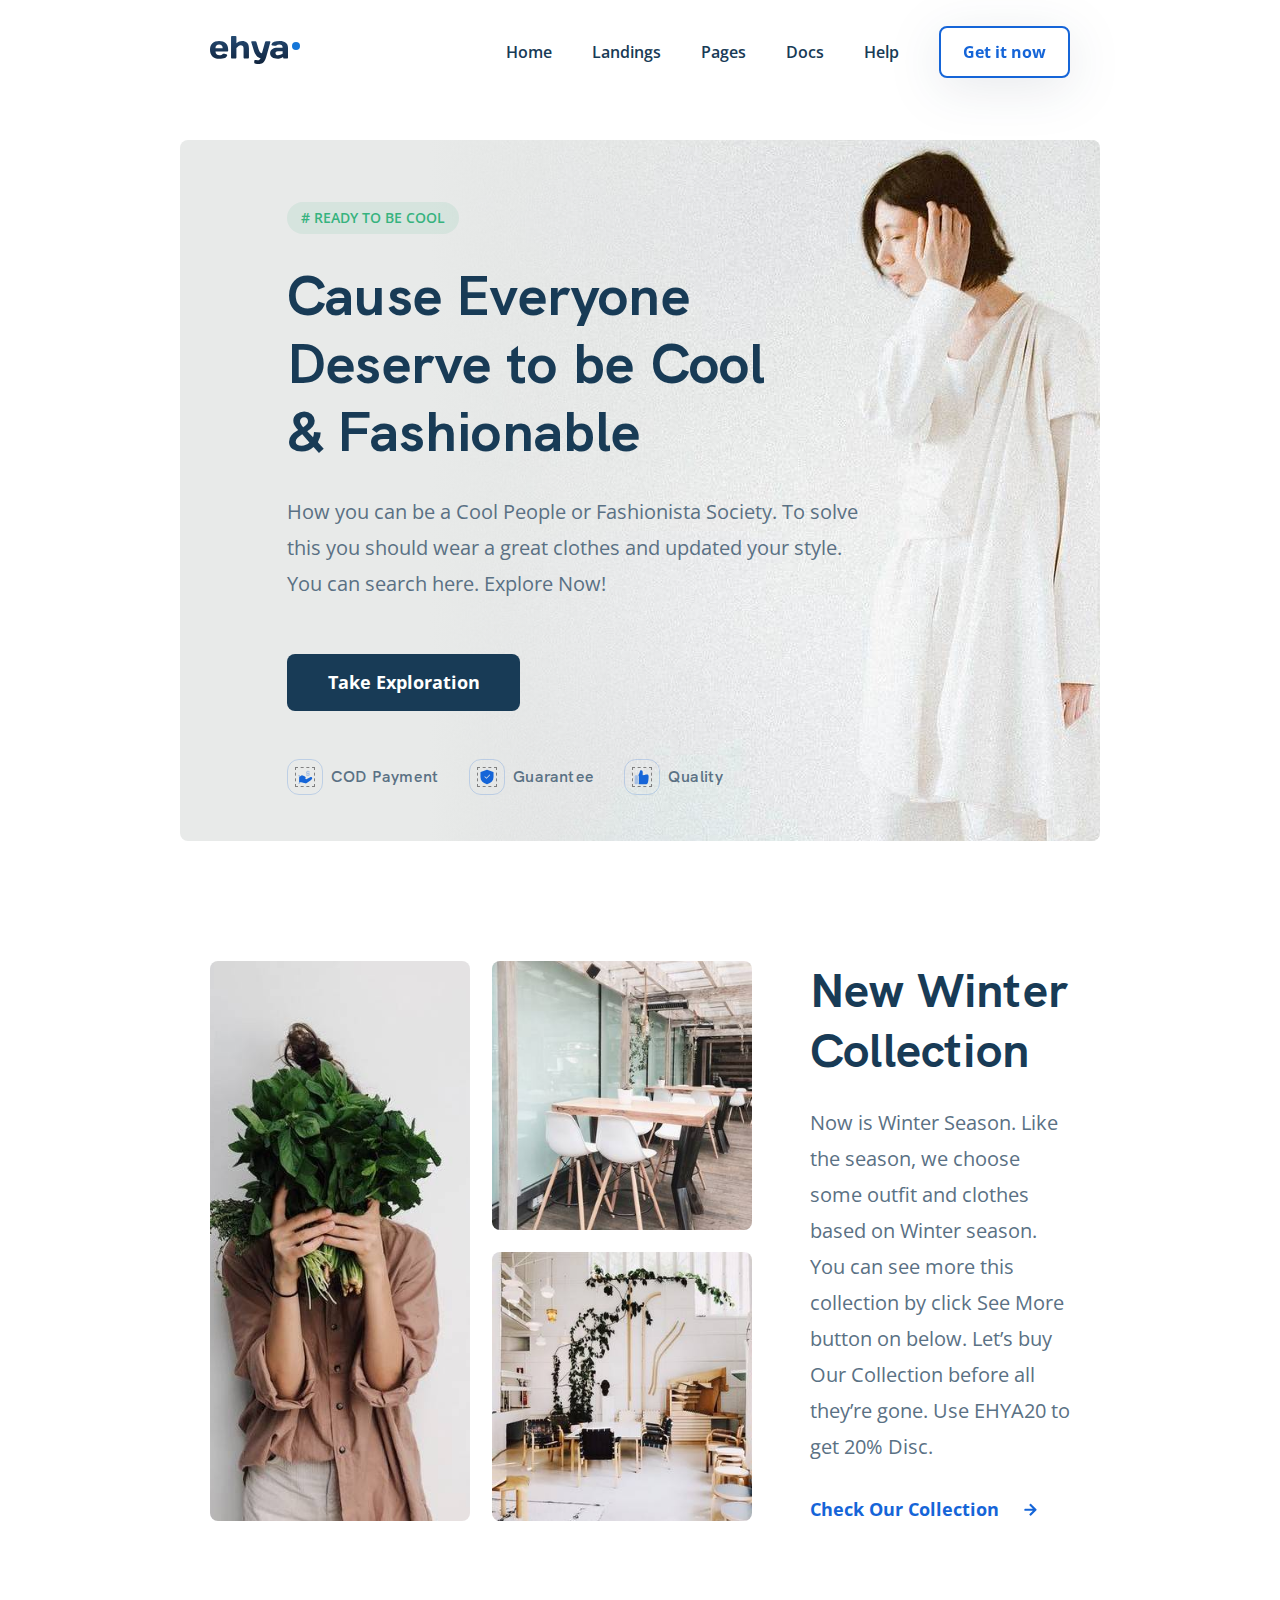
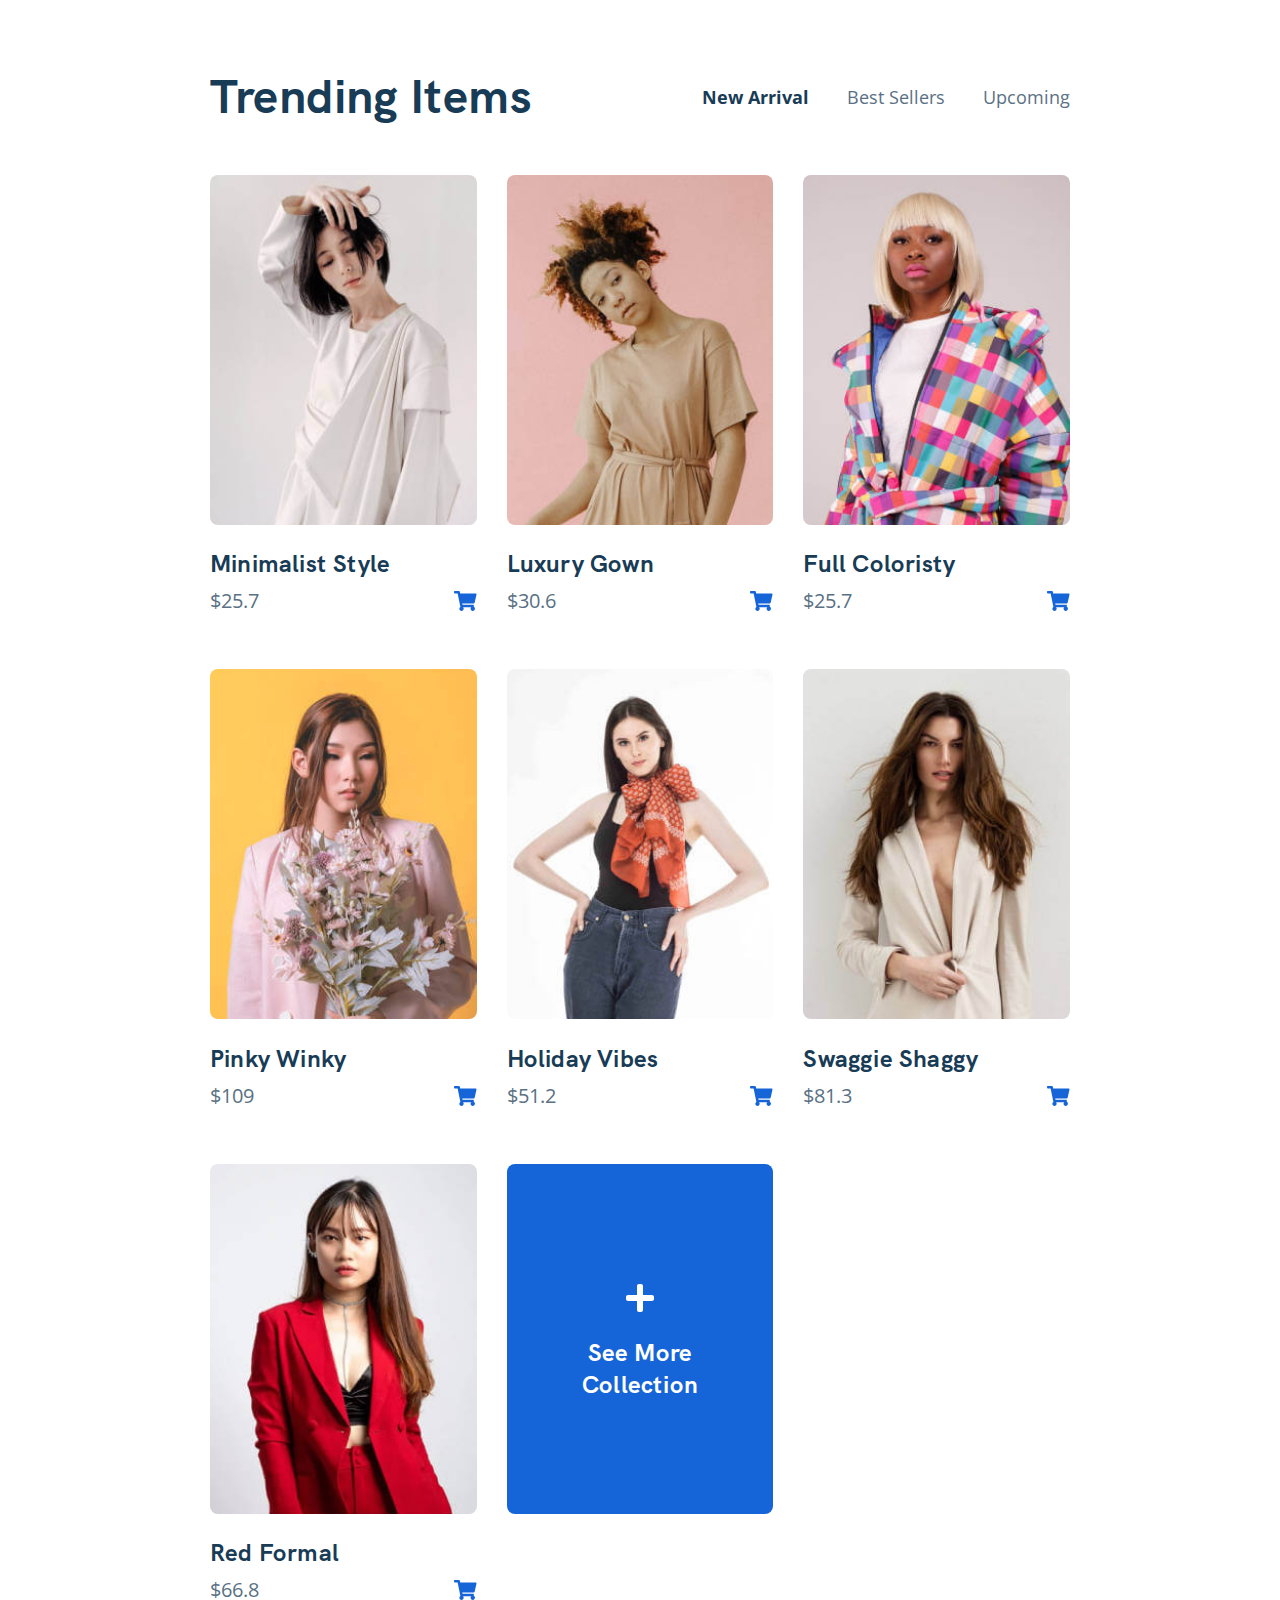
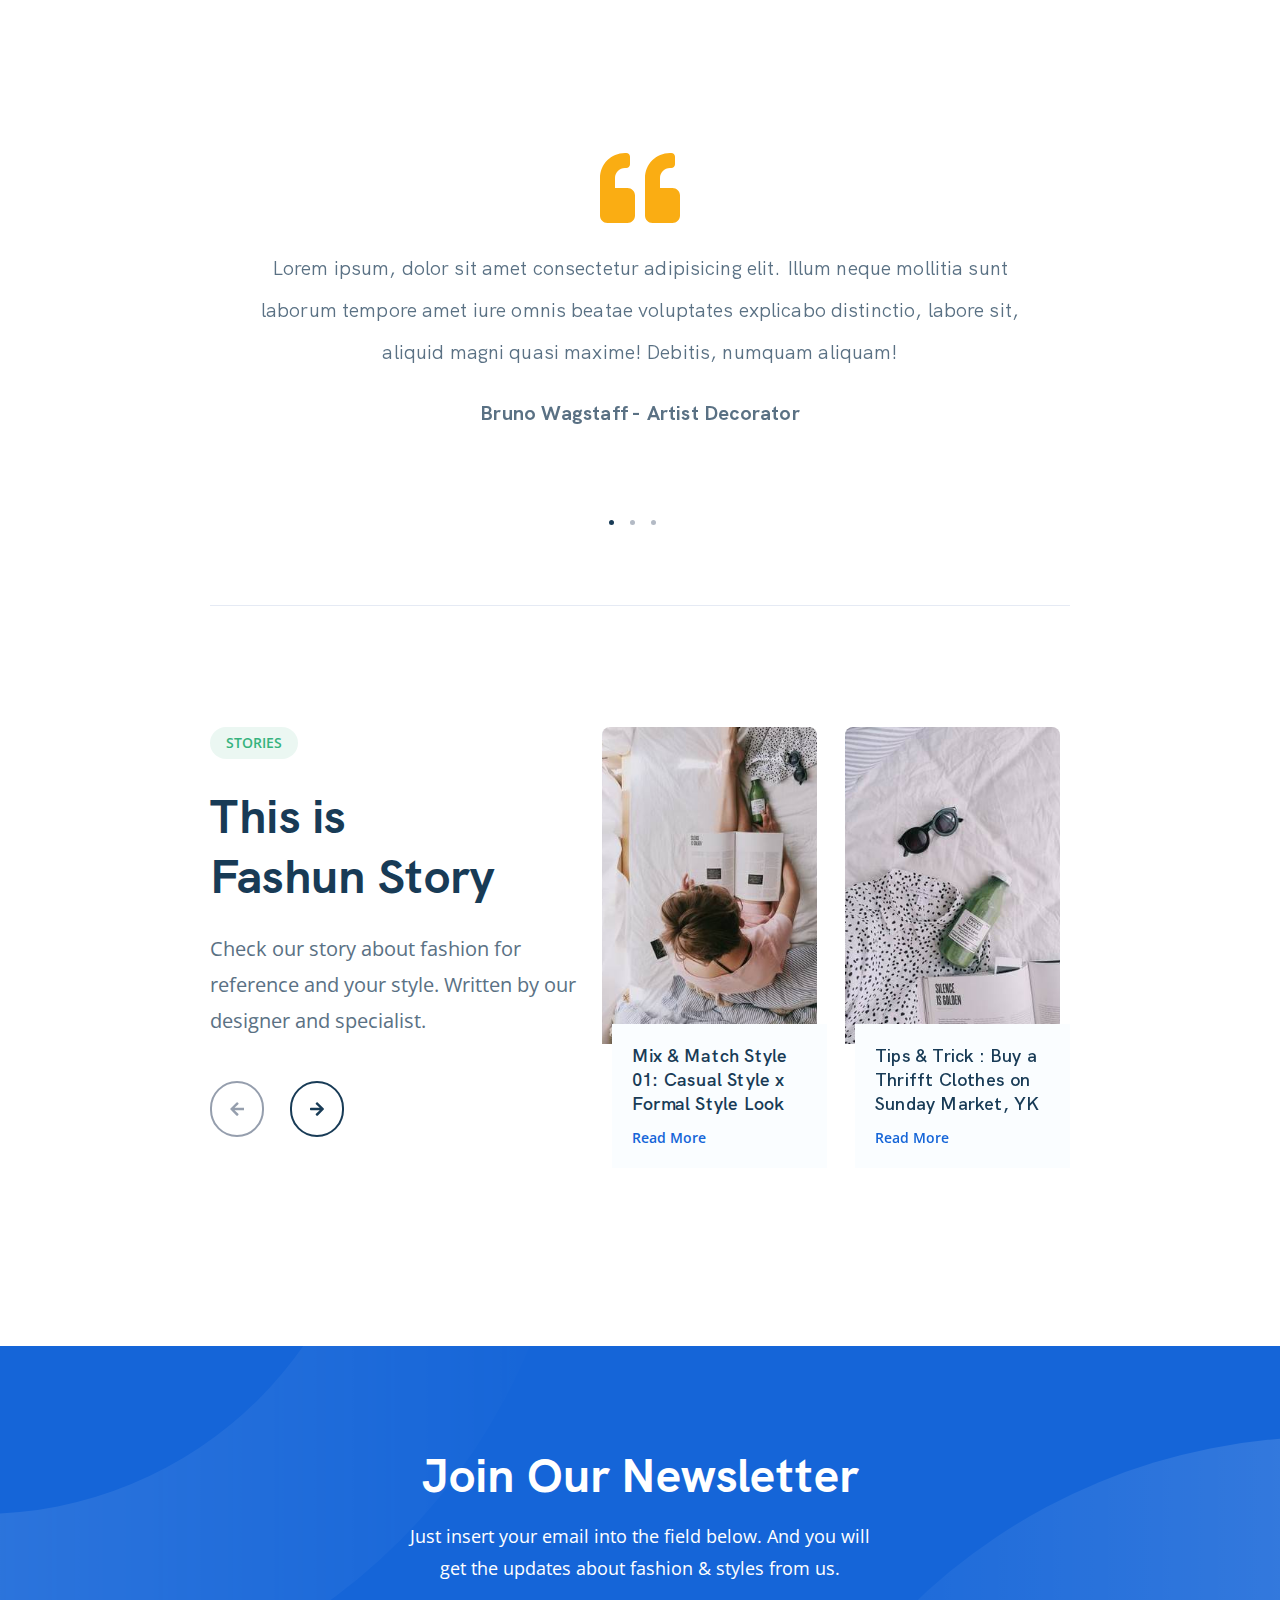
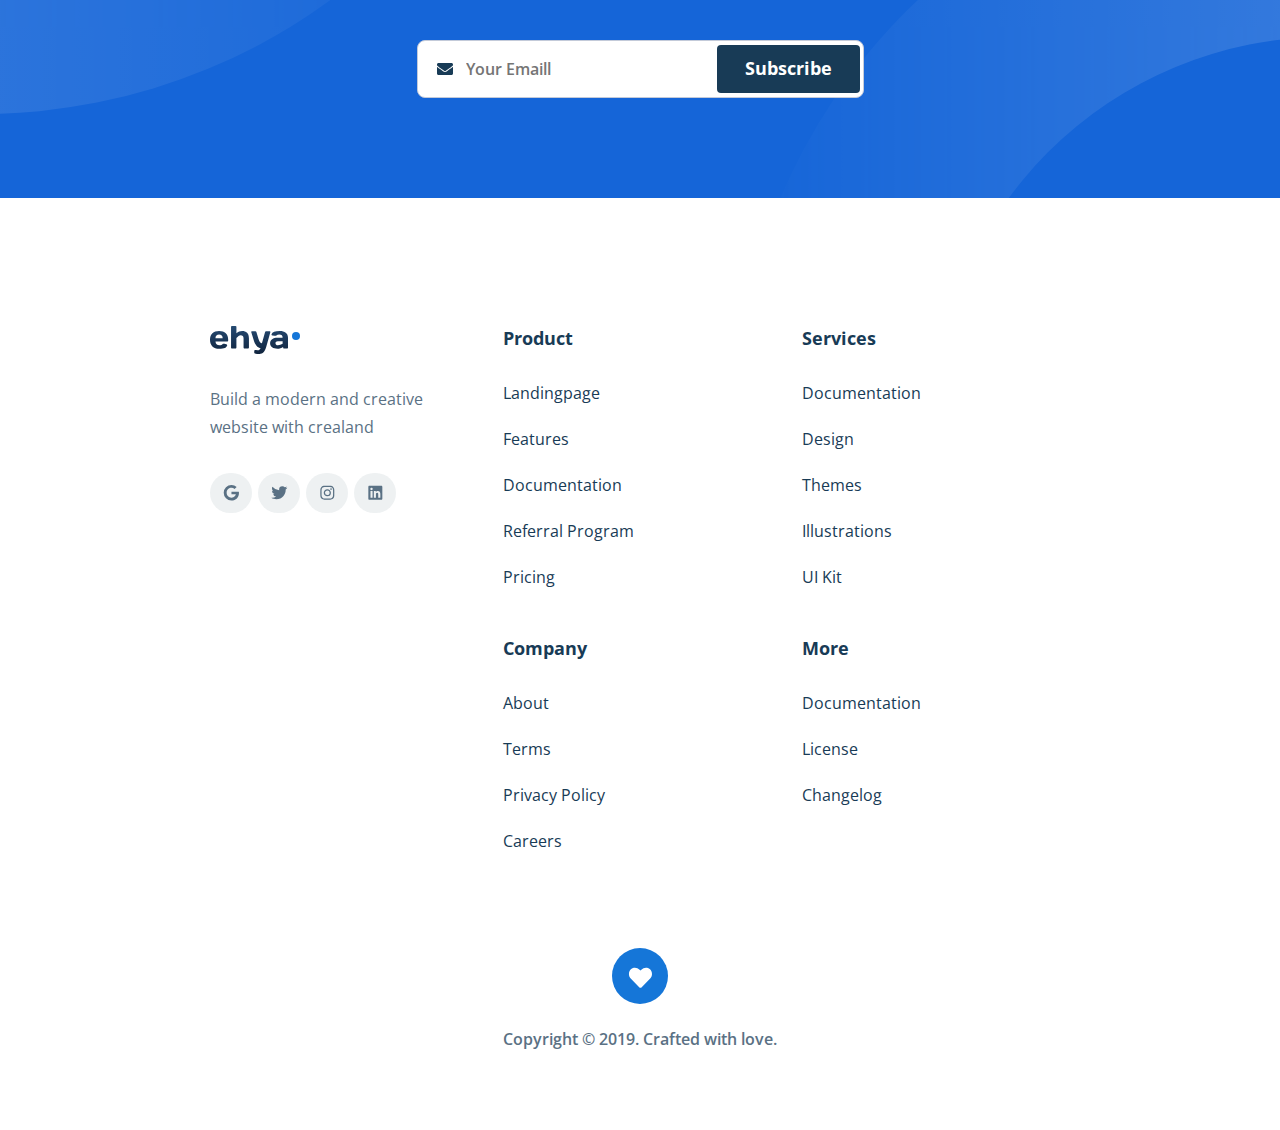
==== commit e3f672a4: "fix: lazy loading and hero bg" ====
--- a/index.html
+++ b/index.html
@@ -133,56 +133,64 @@
     <!-- /.header -->
 
     <div class="hero">
-      <div class="hero__background">
-        <div class="hero__container">
-          <div class="hero__info">
-            <span class="hero__badge badge"># Ready to be Cool</span>
-            <h1 class="title hero__title">
-              Cause Everyone Deserve to&nbsp;be&nbsp;Cool & Fashionable
-            </h1>
-            <p class="hero__text">
-              How you can be a Cool People or Fashionista Society. To solve this
-              you should wear a great clothes and updated your style. You can
-              search here. Explore Now!
-            </p>
-          </div>
-          <!-- /.hero__info -->
-          <button class="hero__button">Take Exploration</button>
-          <ul class="hero__list">
-            <li class="hero__item">
-              <div class="hero__image-wrapper">
-                <img
-                  src="img/hero/Icon_Get_Money.svg"
-                  alt="Icon: Get Money"
-                  class="hero__image"
-                />
-              </div>
-              <span class="hero__advantage">COD Payment</span>
-            </li>
-            <li class="hero__item">
-              <div class="hero__image-wrapper">
-                <img
-                  src="img/hero/Icon_Protection.svg"
-                  alt="Icon: Protection"
-                  class="hero__image"
-                />
-              </div>
-              <span class="hero__advantage">Guarantee</span>
-            </li>
-            <li class="hero__item">
-              <div class="hero__image-wrapper">
-                <img
-                  src="img/hero/Icon_Like.svg"
-                  alt="Icon: Like"
-                  class="hero__image"
-                />
-              </div>
-              <span class="hero__advantage">Quality</span>
-            </li>
-          </ul>
-        </div>
-        <!-- /.hero__container -->
+      <div class="hero__container">
+        <div class="hero__background">
+          <picture class="hero__background-image">
+            <source srcset="img/hero/hero-bg.jpg" media="(min-width: 769px)" />
+            <img
+              src="[data-uri]"
+              data-src="img/hero/hero-bg-mobile.jpg"
+              alt="Image: Background image"
+            />
+          </picture>
+        </div>
+        <div class="hero__info">
+          <span class="hero__badge badge"># Ready to be Cool</span>
+          <h1 class="title hero__title">
+            Cause Everyone Deserve to&nbsp;be&nbsp;Cool & Fashionable
+          </h1>
+          <p class="hero__text">
+            How you can be a Cool People or Fashionista Society. To solve this
+            you should wear a great clothes and updated your style. You can
+            search here. Explore Now!
+          </p>
+        </div>
+        <!-- /.hero__info -->
+        <button class="hero__button">Take Exploration</button>
+        <ul class="hero__list">
+          <li class="hero__item">
+            <div class="hero__image-wrapper">
+              <img
+                src="img/hero/Icon_Get_Money.svg"
+                alt="Icon: Get Money"
+                class="hero__image"
+              />
+            </div>
+            <span class="hero__advantage">COD Payment</span>
+          </li>
+          <li class="hero__item">
+            <div class="hero__image-wrapper">
+              <img
+                src="img/hero/Icon_Protection.svg"
+                alt="Icon: Protection"
+                class="hero__image"
+              />
+            </div>
+            <span class="hero__advantage">Guarantee</span>
+          </li>
+          <li class="hero__item">
+            <div class="hero__image-wrapper">
+              <img
+                src="img/hero/Icon_Like.svg"
+                alt="Icon: Like"
+                class="hero__image"
+              />
+            </div>
+            <span class="hero__advantage">Quality</span>
+          </li>
+        </ul>
       </div>
+      <!-- /.hero__container -->
     </div>
     <!-- /.hero -->
 
@@ -191,17 +199,20 @@
         <div class="collection-wrapper">
           <div class="collection__image-wrapper">
             <img
-              src="img/collection/image-big.jpg"
+              src="[data-uri]"
+              data-src="img/collection/image-big.jpg"
               alt="Image: Collection image"
               class="collection__image collection__image--big"
             />
             <img
-              src="img/collection/image-small-1.jpg"
+              src="[data-uri]"
+              data-src="img/collection/image-small-1.jpg"
               alt="Image: Collection image"
               class="collection__image"
             />
             <img
-              src="img/collection/image-small-2.jpg"
+              src="[data-uri]"
+              data-src="img/collection/image-small-2.jpg"
               alt="Image: Collection Image"
               class="collection__image"
             />
@@ -251,7 +262,8 @@
         <div class="card-wrapper">
           <div class="card trends__card card--active new-arrival upcoming">
             <img
-              src="img/trends/minimalist-style.jpg"
+              src="[data-uri]"
+              data-src="img/trends/minimalist-style.jpg"
               alt="Image: Minimalist Style"
               class="card__image"
             />
@@ -270,7 +282,8 @@
 
           <div class="card trends__card card--active new-arrival upcoming">
             <img
-              src="img/trends/luxury-gown.jpg"
+              src="[data-uri]"
+              data-src="img/trends/luxury-gown.jpg"
               alt="Image: Luxury Gown"
               class="card__image"
             />
@@ -289,7 +302,8 @@
 
           <div class="card trends__card card--active new-arrival best-sellers">
             <img
-              src="img/trends/full-coloristy.jpg"
+              src="[data-uri]"
+              data-src="img/trends/full-coloristy.jpg"
               alt="Image: Full Coloristy"
               class="card__image"
             />
@@ -329,7 +343,8 @@
 
           <div class="card trends__card card--active new-arrival upcoming">
             <img
-              src="img/trends/holiday-vibes.jpg"
+              src="[data-uri]"
+              data-src="img/trends/holiday-vibes.jpg"
               alt="Image: Holiday Vibes"
               class="card__image"
             />
@@ -348,7 +363,8 @@
 
           <div class="card trends__card card--active new-arrival best-sellers">
             <img
-              src="img/trends/swaggie-shaggy.jpg"
+              src="[data-uri]"
+              data-src="img/trends/swaggie-shaggy.jpg"
               alt="Image: Swaggie Shaggy"
               class="card__image"
             />
@@ -367,7 +383,8 @@
 
           <div class="card trends__card card--active new-arrival">
             <img
-              src="img/trends/red-formal.jpg"
+              src="[data-uri]"
+              data-src="img/trends/red-formal.jpg"
               alt="Image: Red Formal"
               class="card__image"
             />
@@ -504,7 +521,8 @@
             <div class="swiper-wrapper">
               <div class="history__swiper-slide history-slide swiper-slide">
                 <img
-                  src="img/history/history-slide-1.jpg"
+                  src="[data-uri]"
+                  data-src="img/history/history-slide-1.jpg"
                   alt="Image: Slide image"
                   class="history-slide__image"
                 />
@@ -519,7 +537,8 @@
 
               <div class="history__swiper-slide history-slide swiper-slide">
                 <img
-                  src="img/history/history-slide-2.jpg"
+                  src="[data-uri]"
+                  data-src="img/history/history-slide-2.jpg"
                   alt="Image: Slide image"
                   class="history-slide__image"
                 />
@@ -534,7 +553,8 @@
 
               <div class="history__swiper-slide history-slide swiper-slide">
                 <img
-                  src="img/history/history-slide-3.jpg"
+                  src="[data-uri]"
+                  data-src="img/history/history-slide-3.jpg"
                   alt="Image: Slide image"
                   class="history-slide__image"
                 />
@@ -549,7 +569,8 @@
 
               <div class="history__swiper-slide history-slide swiper-slide">
                 <img
-                  src="img/history/history-slide-4.jpg"
+                  src="[data-uri]"
+                  data-src="img/history/history-slide-4.jpg"
                   alt="Image: Slide image"
                   class="history-slide__image"
                 />
@@ -759,7 +780,20 @@
       <!-- /.container -->
     </div>
     <!-- /.footer -->
-
+    <script>
+      function init() {
+        var imgDefer = document.getElementsByTagName("img");
+        for (var i = 0; i < imgDefer.length; i++) {
+          if (imgDefer[i].getAttribute("data-src")) {
+            imgDefer[i].setAttribute(
+              "src",
+              imgDefer[i].getAttribute("data-src")
+            );
+          }
+        }
+      }
+      window.onload = init;
+    </script>
     <script src="js/jquery-3.5.1.min.js"></script>
     <script src="js/swiper-bundle.min.js"></script>
     <script src="js/jquery.validate.min.js"></script>
--- a/css/style.css
+++ b/css/style.css
@@ -1,2 +1,2 @@
-@font-face{font-family:'HK Grotesk';src:url("../fonts/HKGrotesk-Regular.woff2") format("woff2");src:url("../fonts/HKGrotesk-Regular.woff") format("woff");font-weight:400;font-style:normal;font-display:swap}@font-face{font-family:'HK Grotesk';src:url("../fonts/HKGrotesk-SemiBold.woff2") format("woff2");src:url("../fonts/HKGrotesk-SemiBold.woff") format("woff");font-weight:600;font-style:normal;font-display:swap}@font-face{font-family:'HK Grotesk';src:url("../fonts/HKGrotesk-Bold.woff2") format("woff2");src:url("../fonts/HKGrotesk-Bold.woff") format("woff");font-weight:700;font-style:normal;font-display:swap}*{box-sizing:border-box}html{overflow-x:hidden}body{font-family:'Open Sans', sans-serif;color:#5A7184;background-color:#fff;overflow-x:hidden}button,input{outline:none}button:active,button:focus,input:active,input:focus{outline:none}.container{max-width:1140px;margin:auto}.title{margin:0;font-family:HK Grotesk;font-style:normal;font-weight:bold;font-size:48px;line-height:60px;letter-spacing:0.2px;color:#183B56}.badge{padding:6px;display:inline-block;font-style:normal;font-weight:600;font-size:14px;line-height:20px;color:#36B37E;text-align:center;text-transform:uppercase;background:rgba(54,179,126,0.1);border-radius:2000px}/*! normalize.css v8.0.1 | MIT License | github.com/necolas/normalize.css */html{line-height:1.15;-webkit-text-size-adjust:100%}body{margin:0}main{display:block}h1{font-size:2em;margin:0.67em 0}hr{box-sizing:content-box;height:0;overflow:visible}pre{font-family:monospace, monospace;font-size:1em}a{background-color:transparent}abbr[title]{border-bottom:none;text-decoration:underline;text-decoration:underline dotted}b,strong{font-weight:bolder}code,kbd,samp{font-family:monospace, monospace;font-size:1em}small{font-size:80%}sub,sup{font-size:75%;line-height:0;position:relative;vertical-align:baseline}sub{bottom:-0.25em}sup{top:-0.5em}img{border-style:none}button,input,optgroup,select,textarea{font-family:inherit;font-size:100%;line-height:1.15;margin:0}button,input{overflow:visible}button,select{text-transform:none}button,[type="button"],[type="reset"],[type="submit"]{-webkit-appearance:button}button::-moz-focus-inner,[type="button"]::-moz-focus-inner,[type="reset"]::-moz-focus-inner,[type="submit"]::-moz-focus-inner{border-style:none;padding:0}button:-moz-focusring,[type="button"]:-moz-focusring,[type="reset"]:-moz-focusring,[type="submit"]:-moz-focusring{outline:1px dotted ButtonText}fieldset{padding:0.35em 0.75em 0.625em}legend{box-sizing:border-box;color:inherit;display:table;max-width:100%;padding:0;white-space:normal}progress{vertical-align:baseline}textarea{overflow:auto}[type="checkbox"],[type="radio"]{box-sizing:border-box;padding:0}[type="number"]::-webkit-inner-spin-button,[type="number"]::-webkit-outer-spin-button{height:auto}[type="search"]{-webkit-appearance:textfield;outline-offset:-2px}[type="search"]::-webkit-search-decoration{-webkit-appearance:none}::-webkit-file-upload-button{-webkit-appearance:button;font:inherit}details{display:block}summary{display:list-item}template{display:none}[hidden]{display:none}.header{padding:26px 0}.header-wrapper{display:flex;justify-content:space-between;align-items:center}.header-right{display:flex;align-items:center;padding-left:26px}.header-right__button{display:none}.header-menu{display:flex;justify-content:center;flex-wrap:wrap;margin:0;padding:0;list-style-type:none}.header-menu__item{font-style:normal;font-weight:600;font-size:16px;line-height:22px}.header-menu__item:not(:last-child){margin-right:40px}.header-menu__link{text-decoration:none;color:#183B56}.header__button{margin-left:40px;padding:13px;min-width:131px;background-color:#fff;border:2px solid #1565D8;border-radius:8px;filter:drop-shadow(0px 10px 25px rgba(21,37,72,0.1));font-style:normal;font-weight:bold;font-size:16px;line-height:22px;color:#1565D8}.hero{position:relative;padding-top:36px;padding-bottom:120px}.hero__background{width:1280px;margin:auto;background:#E8EAE9 url("../img/hero/hero-bg.jpg") 358px -377px no-repeat;border-radius:8px;overflow:hidden}.hero__container{width:100%;height:100%;padding:62px 107px 30px;background:linear-gradient(270deg, rgba(238,238,238,0.0001) 67.34%, #E8EAE9 100%);background-position:358px;background-repeat:no-repeat}.hero__info{max-width:652px;margin-bottom:52px}.hero__badge{min-width:172px}.hero__title{margin:28px 0;max-width:480px;font-size:56px;line-height:68px}.hero__text{margin:0;max-width:590px;font-style:normal;font-weight:normal;font-size:20px;line-height:36px}.hero__button{width:233px;margin-bottom:48px;padding:16px;background:#183B56;border-radius:8px;border:none;font-style:normal;font-weight:bold;font-size:18px;line-height:25px;text-align:center;color:#fff}.hero__list{margin:0;padding:0;display:flex;flex-wrap:wrap;list-style-type:none}.hero__item{display:flex;align-items:center;margin-bottom:16px}.hero__item:not(:last-child){margin-right:30px}.hero__image{width:20px;height:20px;border:1px dashed grey}.hero__image-wrapper{width:36px;height:36px;display:flex;margin-right:8px;border:0.75px solid rgba(21,101,216,0.2);align-items:center;justify-content:center;border-radius:12px}.hero__advantage{font-family:HK Grotesk;font-style:normal;font-weight:600;font-size:16px;line-height:20px;letter-spacing:0.2px}.menu-button{display:none}.collection{padding-bottom:145px}.collection-wrapper{display:flex}.collection__image{width:48%;height:48%;object-fit:cover;border-radius:8px}.collection__image--big{width:48%;height:100%}.collection__image-wrapper{width:670px;height:490px;display:flex;flex-direction:column;flex-wrap:wrap;justify-content:space-between;align-content:space-between}.collection__info{max-width:392px;margin-left:58px}.collection__title{margin-bottom:24px}.collection__text{margin-top:0;margin-bottom:32px;font-style:normal;font-weight:normal;font-size:20px;line-height:36px}.collection__link{text-decoration:none;font-style:normal;font-weight:bold;font-size:18px;line-height:25px;color:#1565D8}.collection__arrow{margin-left:20px}.trends{padding-bottom:95px}.trends__top{display:flex;align-items:center;justify-content:space-between;margin-bottom:48px}.trends__card{width:100%;margin-bottom:50px}.tabs{padding:0;margin:0;display:flex;list-style-type:none}.tabs__item{font-style:normal;font-weight:normal;font-size:18px;line-height:25px}.tabs__item:not(:last-child){margin-right:38px}.tabs__item--active{font-weight:bold;color:#183B56}.card{display:none}.card--active{display:block}.card-wrapper{display:grid;grid-template-columns:repeat(4, 1fr);column-gap:30px}.card__image{margin-bottom:20px;width:100%;height:350px;border-radius:8px;object-fit:cover}.card__title{margin-top:0;margin-bottom:3px;flex-basis:100%;font-family:HK Grotesk;font-style:normal;font-weight:bold;font-size:24px;line-height:32px;letter-spacing:0.2px;color:#183B56}.card__info{display:flex;flex-wrap:wrap;justify-content:space-between}.card__price{font-style:normal;font-weight:normal;font-size:20px;line-height:36px}.card-add{display:flex;justify-content:center;padding:120px 0 30px;height:350px;background-color:#1565D8;border-radius:8px;overflow:hidden;text-decoration:none}.card-add__info{max-width:140px;display:flex;align-items:center;text-align:center;flex-direction:column}.card-add__image{margin-bottom:25px}.card-add__text{font-family:HK Grotesk;font-style:normal;font-weight:bold;font-size:24px;line-height:32px;letter-spacing:0.2px;color:#fff}.comments{padding-bottom:80px}.comments__swiper-container{margin:auto;width:800px}.comments__swiper-slide{max-width:890px;display:flex;flex-direction:column;align-items:center;text-align:center}.comments__swiper-pagination{display:flex;justify-content:center}.comments__swiper-pagination-bullet{display:inline-block;margin-right:16px;width:5px;height:5px;background:#B3BAC5;border-radius:2.5px}.comments__swiper-pagination-bullet-active{background-color:#183B56}.comments__image{margin-bottom:24px}.comments__text{margin-top:0;margin-bottom:28px;font-family:HK Grotesk;font-style:normal;font-weight:normal;font-size:20px;line-height:42px;letter-spacing:0.133333px}.comments__author{margin-bottom:53px;display:flex;flex-wrap:wrap;justify-content:center;font-family:HK Grotesk;font-style:normal;font-weight:bold;font-size:20px;line-height:24px;letter-spacing:0.2px}.history{padding-bottom:140px}.history-wrapper{padding-top:121px;display:flex;justify-content:space-between;border-top:1px solid #E5EAF4}.history__left{max-width:392px}.history__badge{min-width:88px;margin-bottom:28px}.history__title{margin-bottom:24px}.history__text{margin-top:0;margin-bottom:42px;font-style:normal;font-weight:normal;font-size:20px;line-height:36px}.history__button{width:54px;height:56px;display:inline-flex;align-items:center;justify-content:center;background-color:#fff;border:2px solid #183B56;border-radius:2000px;fill:#183B56}.history__button-prev{margin-right:22px}.history__button--disabled{border-color:#959EAD;fill:#959EAD;cursor:default}.history__icon{width:14px;height:14px;fill:inherit}.history__swiper-container{max-width:662px;margin:0}.history-slide{position:relative;width:332px;padding-bottom:158px}.history-slide__image{width:312px;height:317px;object-fit:cover;border-radius:8px 8px 0px 0px}.history-slide__info{position:absolute;top:297px;left:10px;width:312px;padding:20px;background-color:#FAFDFF}.history-slide__title{max-height:104px;margin-top:0;margin-bottom:12px;font-family:HK Grotesk;font-style:normal;font-weight:600;font-size:22px;line-height:32px;letter-spacing:0.2px;color:#183B56;overflow:hidden}.history-slide__link{font-style:normal;font-weight:600;font-size:16px;line-height:22px;text-decoration:none;color:#1565D8}.feedback{position:relative;padding:100px 0;background:#1565D8;overflow:hidden}.feedback__circle{position:absolute;width:1186px;height:1186px;border-radius:50%;display:flex;align-items:center;justify-content:center;opacity:0.2}.feedback__circle::before{content:'';width:786px;height:786px;border-radius:50%;background-color:#1565D8}.feedback__circle--first{top:-818px;left:-612px;background:linear-gradient(270deg, rgba(255,255,255,0.0001) 0%, #fff 99.73%)}.feedback__circle--second{bottom:-825px;right:-639px;background:linear-gradient(270deg, #fff 28.21%, rgba(255,255,255,0.0001) 99.73%)}.feedback-wrapper{padding-right:68px;display:flex;align-items:center;justify-content:space-between}.feedback__left{z-index:1;max-width:490px}.feedback__title{color:#fff;margin-bottom:14px}.feedback__text{margin:0;font-style:normal;font-weight:normal;font-size:18px;line-height:32px;color:#fff}.feedback__form{max-height:58px;width:447px;display:flex;flex-direction:column;position:relative}.feedback__input{width:100%;height:100%;padding:17px 155px 17px 48px;font-style:normal;font-weight:600;font-size:16px;line-height:22px;background:#fff;border:1px solid #C3CAD9;border-radius:8px}.feedback__icon{position:absolute;top:21px;left:20px;width:16px;height:16px}.feedback__button{width:143px;max-height:48px;padding:11px;position:absolute;top:5px;right:4px;bottom:5px;font-style:normal;font-weight:bold;font-size:18px;line-height:25px;text-align:center;color:#FFFFFF;background:#183B56;border-radius:4px;border:none;text-overflow:clip;white-space:nowrap;overflow:hidden;z-index:1}.invalid{color:red}.footer{padding-top:128px;padding-bottom:80px}.footer-top{display:grid;grid-template-columns:min-content repeat(4, 165px);grid-column-gap:30px}.footer__text{display:block;width:263px;margin-top:28px;margin-bottom:32px;font-style:normal;font-weight:normal;font-size:16px;line-height:28px}.footer__social{display:flex}.footer__social-link{display:flex;align-items:center;justify-content:center;width:42px;height:40px;background:rgba(90,113,132,0.1);border-radius:2000px}.footer__social-link:not(:last-child){margin-right:6px}.footer__title{margin-top:0;margin-bottom:31px;font-style:normal;font-weight:bold;font-size:18px;line-height:25px;color:#183B56}.footer__ul{margin:0;padding:0;list-style-type:none}.footer__item{font-style:normal;font-weight:normal;font-size:16px;line-height:22px}.footer__item:not(:last-child){margin-bottom:24px}.footer__link{text-decoration:none;color:#183B56}.footer-bottom{display:flex;flex-direction:column;align-items:center;padding-top:96px}.footer__image{position:relative;width:24px;height:28px;left:16px;right:16px;top:16px}.footer__image-wrapper{position:relative;width:56px;height:56px;background:#1576D8;border-radius:2000px}.footer__copyright{margin-top:24px;font-weight:600;font-size:16px;line-height:22px}@media (max-width: 1295px){.container{max-width:860px}.hero__background{width:920px;background-position:250px}.hero__container{background-position:250px}.collection__image-wrapper{height:560px}.collection__info{max-width:260px}.card-wrapper{grid-template-columns:repeat(3, 1fr)}.feedback-wrapper{padding:0;flex-direction:column;text-align:center}.feedback__left{margin-bottom:56px}.footer-top{grid-template-columns:min-content 1fr 1fr}.footer__product{margin-bottom:48px}.footer__company{grid-column-start:2}}@media (min-width: 936px) and (max-width: 1295px){.history-slide__image{width:215px}.history-slide__info{width:215px}.history-slide__title{font-size:18px;line-height:24px}.history-slide__link{font-size:14px;line-height:20px}}@media (max-width: 935px){.container{max-width:700px}.header{padding:18px 0}.hero{padding:30px 0 80px}.hero__background{width:760px;background-position:0 -395px}.hero__container{padding:36px 28px 20px;background-position:0}.hero__info{max-width:410px;margin-bottom:36px}.hero__title{max-width:410px;margin-top:24px;margin-bottom:20px;font-size:48px;line-height:60px}.hero__text{max-width:400px;font-size:18px;line-height:32px}.hero__button{margin-bottom:40px}.tabs__item:not(:last-child){margin-right:20px}.card-wrapper{grid-template-columns:repeat(2, minmax(280px, 1fr));column-gap:48px}.comments__swiper-container{max-width:630px;width:92%}.comments__image{margin-bottom:12px}.comments__text{margin-bottom:36px}.comments__author{margin-bottom:36px}.history{padding-bottom:80px}.history-wrapper{padding-top:79px;flex-direction:column;align-items:center}.history__left{margin-bottom:36px;max-width:510px;text-align:center}.history__badge{margin-bottom:24px}.history__title{margin-bottom:16px}.history__text{margin-bottom:36px}.feedback{padding:72px 0 80px}.feedback__circle--first{top:-845px;left:-638px}.feedback__circle--second{bottom:-1078px;right:-756px}.footer{padding:64px 0}.footer-bottom{padding-top:62px}}@media (max-width: 768px){.container{max-width:672px;width:92%}.header{padding-top:26px;position:fixed;top:0;right:0;left:0;z-index:50;background-color:#fff}.header__container{max-width:650px;width:91%}.header-menu{flex-direction:column;flex-wrap:nowrap}.header-menu__item{margin-bottom:20px}.header__button{margin-left:0}.header-right{position:absolute;top:10px;right:8px;z-index:99;width:304px;padding:36px 24px;flex-direction:column;align-items:start;background-color:#fff;box-shadow:0px 16px 48px rgba(0,0,0,0.16)}.header-right--mobile--hiden{display:none}.header-right--visible{display:flex}.header-right__button{position:absolute;top:12px;right:16px;padding:0;width:24px;height:24px;display:flex;align-items:center;justify-content:center;border:none;background-color:#fff}.menu-button{display:flex;width:24px;height:24px;padding:0;align-items:center;justify-content:space-evenly;flex-direction:column;border:none;background-color:#fff}.menu-button__line{width:22px;height:2px;border-radius:2px;background-color:#3A4C66}.hero{padding-top:94px}.hero__background{max-width:728px;width:96%}.collection{padding-bottom:80px}.collection-wrapper{flex-direction:column}.collection__image-wrapper{width:100%;height:490px}.collection__info{margin-left:0;margin-top:40px;max-width:none}.collection__title{margin-bottom:18px}.collection__text{margin-bottom:30px}.trends{padding-bottom:30px}.trends__title{margin-bottom:28px}.trends__top{flex-direction:column;margin-bottom:56px}.tabs__item:not(:last-child){margin-right:38px}.card-wrapper{max-width:608px;margin:auto}.history__swiper-container{max-height:968px}.history-slide{height:475px}.footer-top{padding:0 11px}.footer__text{width:253px}}@media (min-width: 769px){.header__button{cursor:pointer}.hero__button{cursor:pointer}.tabs__item{cursor:pointer}.card-add{cursor:pointer}.history__button:not(.history__button--disabled){cursor:pointer}.history__button:not(.history__button--disabled):active{background-color:#183B56;fill:#fff}.feedback__button{cursor:pointer}}@media (max-width: 660px){.card-wrapper{grid-template-columns:repeat(2, minmax(260px, 1fr));column-gap:30px}.footer{padding-top:48px}.footer-top{grid-template-columns:repeat(2, 1fr)}.footer__info{grid-row-start:3;grid-column:span 2;width:100%;display:flex;flex-direction:column;align-items:center;text-align:center}.footer__text{width:100%}.footer__product{margin-bottom:39px}.footer__company{grid-column-start:1;margin-bottom:47px}}@media (max-width: 576px){.title{font-size:28px;line-height:36px}.badge{padding:2px}.header{padding-top:18px}.hero{padding:88px 0 64px}.hero__background{width:100%;border-radius:0;background-position-x:center;background-position-y:-360px}.hero__container{padding:380px 20px 20px;background:linear-gradient(180deg, rgba(238,238,238,0.0001) 47.32%, #E8EAE9 65.51%);display:flex;justify-content:center;flex-wrap:wrap}.hero__info{margin-bottom:24px;text-align:center}.hero__title{margin-top:20px;font-size:32px;line-height:40px}.hero__text{font-size:16px;line-height:28px}.hero__button{padding:13px;font-size:16px;line-height:22px;margin-bottom:22px}.hero__list{max-width:300px;justify-content:space-around}.hero__item:not(:last-child){margin-right:0}.hero__image{width:14px;height:14px}.hero__image-wrapper{width:23px;height:23px;border-width:0.5px;border-radius:8px}.collection{padding-bottom:64px}.collection-wrapper{text-align:center}.collection__image{height:24%}.collection__image--big{width:100%;height:73%}.collection__image-wrapper{height:550px;flex-direction:row}.collection__info{margin-top:40px}.collection__title{margin-bottom:16px}.collection__text{margin-bottom:24px;font-size:16px;line-height:28px}.collection__link{font-size:16px;line-height:22px}.trends{padding-bottom:0}.trends__top{margin-bottom:36px}.trends__title{margin-bottom:24px}.trends__card{margin-bottom:20px}.tabs__item{font-size:16px;line-height:22px}.tabs__item:not(:last-child){margin-right:16px}.card-wrapper{grid-template-columns:repeat(2, minmax(140px, 1fr));column-gap:20px}.card__title{font-size:16px;line-height:20px}.card__image{height:260px;margin-bottom:13px}.card__info{justify-content:start}.card__price{font-size:14px;line-height:24px;margin-right:9px}.card__cart{width:14px}.card-add{padding:80px 0 15px;height:260px}.card-add__image{width:25px;height:32px}.card-add__info{max-width:110px}.card-add__text{font-size:20px;line-height:24px}.comments{padding-bottom:64px}.comments__image{width:70px;height:81px}.comments__text{margin-bottom:24px;font-size:18px;line-height:36px}.comments__author{margin-bottom:24px}.comments__author-name{flex-basis:100%}.comments__author-name::before{content:' - '}.history{padding-bottom:64px}.history-wrapper{padding-top:47px}.history__left{margin-bottom:26px}.history__badge{margin-bottom:24px}.history__title{margin-bottom:16px}.history__text{font-size:16px;line-height:28px}.history__button{width:48px;height:48px}.history__swiper-container{max-height:839px}.history-slide{width:280px;height:408px;padding-bottom:130px}.history-slide__image{width:270px;height:277px}.history-slide__info{top:257px;width:270px}.history-slide__title{font-size:20px;line-height:24px}.feedback{padding:64px 0}.feedback__circle{width:712px;height:712px}.feedback__circle::before{width:472px;height:472px}.feedback__circle--first{top:-321px;left:-552px}.feedback__circle--second{bottom:-466px;right:-566px}.feedback__left{margin-bottom:36px}.feedback__title{margin-bottom:24px}.feedback__text{font-size:16px;line-height:28px}.feedback__form{max-height:none;width:100%}.feedback__icon{top:17px}.feedback__input{height:48px;padding:13px 13px 13px 48px;font-size:16px;line-height:22px}.feedback__button{width:100%;position:relative;top:0;right:0;bottom:0;margin-top:10px}.footer__list{width:auto}.footer__list:nth-child(1){margin-bottom:39px}.footer__title{margin-bottom:20px;font-size:16px;line-height:22px}.footer__item{font-size:14px;line-height:20px}.footer__item:not(:last-child){margin-bottom:15px}.footer__text{font-size:14px;line-height:24px;margin-top:16px;margin-bottom:16px}.footer-bottom{display:none}}@media (max-width: 400px){.collection__image-wrapper{height:410px}.card-wrapper{column-gap:10px}.card__image{height:170px}.card-add{padding:40px 0 5px;height:170px}.footer-top{grid-template-columns:113px 113px 1fr}.footer__info{grid-column:span 3}}
+@font-face{font-family:'HK Grotesk';src:url("../fonts/HKGrotesk-Regular.woff2") format("woff2");src:url("../fonts/HKGrotesk-Regular.woff") format("woff");font-weight:400;font-style:normal;font-display:swap}@font-face{font-family:'HK Grotesk';src:url("../fonts/HKGrotesk-SemiBold.woff2") format("woff2");src:url("../fonts/HKGrotesk-SemiBold.woff") format("woff");font-weight:600;font-style:normal;font-display:swap}@font-face{font-family:'HK Grotesk';src:url("../fonts/HKGrotesk-Bold.woff2") format("woff2");src:url("../fonts/HKGrotesk-Bold.woff") format("woff");font-weight:700;font-style:normal;font-display:swap}*{box-sizing:border-box}html{overflow-x:hidden}body{font-family:'Open Sans', sans-serif;color:#5A7184;background-color:#fff;overflow-x:hidden}button,input{outline:none}button:active,button:focus,input:active,input:focus{outline:none}.container{max-width:1140px;margin:auto}.title{margin:0;font-family:HK Grotesk;font-style:normal;font-weight:bold;font-size:48px;line-height:60px;letter-spacing:0.2px;color:#183B56}.badge{padding:6px;display:inline-block;font-style:normal;font-weight:600;font-size:14px;line-height:20px;color:#36B37E;text-align:center;text-transform:uppercase;background:rgba(54,179,126,0.1);border-radius:2000px}/*! normalize.css v8.0.1 | MIT License | github.com/necolas/normalize.css */html{line-height:1.15;-webkit-text-size-adjust:100%}body{margin:0}main{display:block}h1{font-size:2em;margin:0.67em 0}hr{box-sizing:content-box;height:0;overflow:visible}pre{font-family:monospace, monospace;font-size:1em}a{background-color:transparent}abbr[title]{border-bottom:none;text-decoration:underline;text-decoration:underline dotted}b,strong{font-weight:bolder}code,kbd,samp{font-family:monospace, monospace;font-size:1em}small{font-size:80%}sub,sup{font-size:75%;line-height:0;position:relative;vertical-align:baseline}sub{bottom:-0.25em}sup{top:-0.5em}img{border-style:none}button,input,optgroup,select,textarea{font-family:inherit;font-size:100%;line-height:1.15;margin:0}button,input{overflow:visible}button,select{text-transform:none}button,[type="button"],[type="reset"],[type="submit"]{-webkit-appearance:button}button::-moz-focus-inner,[type="button"]::-moz-focus-inner,[type="reset"]::-moz-focus-inner,[type="submit"]::-moz-focus-inner{border-style:none;padding:0}button:-moz-focusring,[type="button"]:-moz-focusring,[type="reset"]:-moz-focusring,[type="submit"]:-moz-focusring{outline:1px dotted ButtonText}fieldset{padding:0.35em 0.75em 0.625em}legend{box-sizing:border-box;color:inherit;display:table;max-width:100%;padding:0;white-space:normal}progress{vertical-align:baseline}textarea{overflow:auto}[type="checkbox"],[type="radio"]{box-sizing:border-box;padding:0}[type="number"]::-webkit-inner-spin-button,[type="number"]::-webkit-outer-spin-button{height:auto}[type="search"]{-webkit-appearance:textfield;outline-offset:-2px}[type="search"]::-webkit-search-decoration{-webkit-appearance:none}::-webkit-file-upload-button{-webkit-appearance:button;font:inherit}details{display:block}summary{display:list-item}template{display:none}[hidden]{display:none}.header{padding:26px 0}.header-wrapper{display:flex;justify-content:space-between;align-items:center}.header-right{display:flex;align-items:center;padding-left:26px}.header-right__button{display:none}.header-menu{display:flex;justify-content:center;flex-wrap:wrap;margin:0;padding:0;list-style-type:none}.header-menu__item{font-style:normal;font-weight:600;font-size:16px;line-height:22px}.header-menu__item:not(:last-child){margin-right:40px}.header-menu__link{text-decoration:none;color:#183B56}.header__button{margin-left:40px;padding:13px;min-width:131px;background-color:#fff;border:2px solid #1565D8;border-radius:8px;filter:drop-shadow(0px 10px 25px rgba(21,37,72,0.1));font-style:normal;font-weight:bold;font-size:16px;line-height:22px;color:#1565D8}.hero{position:relative;padding-top:36px;padding-bottom:120px}.hero__background{position:absolute;top:-377px;left:358px;background:linear-gradient(270deg, rgba(238,238,238,0.0001) 67.34%, #E8EAE9 100%)}.hero__background-image{position:relative;z-index:-1}.hero__container{position:relative;width:1280px;margin:auto;padding:62px 107px 30px;overflow:hidden;background:#E8EAE9;z-index:1;border-radius:8px}.hero__info{position:relative;max-width:652px;margin-bottom:52px}.hero__badge{min-width:172px}.hero__title{margin:28px 0;max-width:480px;font-size:56px;line-height:68px}.hero__text{margin:0;max-width:590px;font-style:normal;font-weight:normal;font-size:20px;line-height:36px}.hero__button{position:relative;width:233px;margin-bottom:48px;padding:16px;background:#183B56;border-radius:8px;border:none;font-style:normal;font-weight:bold;font-size:18px;line-height:25px;text-align:center;color:#fff}.hero__list{position:relative;margin:0;padding:0;display:flex;flex-wrap:wrap;list-style-type:none}.hero__item{display:flex;align-items:center;margin-bottom:16px}.hero__item:not(:last-child){margin-right:30px}.hero__image{width:20px;height:20px;border:1px dashed grey}.hero__image-wrapper{width:36px;height:36px;display:flex;margin-right:8px;border:0.75px solid rgba(21,101,216,0.2);align-items:center;justify-content:center;border-radius:12px}.hero__advantage{font-family:HK Grotesk;font-style:normal;font-weight:600;font-size:16px;line-height:20px;letter-spacing:0.2px}.menu-button{display:none}.collection{padding-bottom:145px}.collection-wrapper{display:flex}.collection__image{width:48%;height:48%;object-fit:cover;border-radius:8px}.collection__image--big{width:48%;height:100%}.collection__image-wrapper{width:670px;height:490px;display:flex;flex-direction:column;flex-wrap:wrap;justify-content:space-between;align-content:space-between}.collection__info{max-width:392px;margin-left:58px}.collection__title{margin-bottom:24px}.collection__text{margin-top:0;margin-bottom:32px;font-style:normal;font-weight:normal;font-size:20px;line-height:36px}.collection__link{text-decoration:none;font-style:normal;font-weight:bold;font-size:18px;line-height:25px;color:#1565D8}.collection__arrow{margin-left:20px}.trends{padding-bottom:95px}.trends__top{display:flex;align-items:center;justify-content:space-between;margin-bottom:48px}.trends__card{width:100%;margin-bottom:50px}.tabs{padding:0;margin:0;display:flex;list-style-type:none}.tabs__item{font-style:normal;font-weight:normal;font-size:18px;line-height:25px}.tabs__item:not(:last-child){margin-right:38px}.tabs__item--active{font-weight:bold;color:#183B56}.card{display:none}.card--active{display:block}.card-wrapper{display:grid;grid-template-columns:repeat(4, 1fr);column-gap:30px}.card__image{margin-bottom:20px;width:100%;height:350px;border-radius:8px;object-fit:cover}.card__title{margin-top:0;margin-bottom:3px;flex-basis:100%;font-family:HK Grotesk;font-style:normal;font-weight:bold;font-size:24px;line-height:32px;letter-spacing:0.2px;color:#183B56}.card__info{display:flex;flex-wrap:wrap;justify-content:space-between}.card__price{font-style:normal;font-weight:normal;font-size:20px;line-height:36px}.card-add{display:flex;justify-content:center;padding:120px 0 30px;height:350px;background-color:#1565D8;border-radius:8px;overflow:hidden;text-decoration:none}.card-add__info{max-width:140px;display:flex;align-items:center;text-align:center;flex-direction:column}.card-add__image{margin-bottom:25px}.card-add__text{font-family:HK Grotesk;font-style:normal;font-weight:bold;font-size:24px;line-height:32px;letter-spacing:0.2px;color:#fff}.comments{padding-bottom:80px}.comments__swiper-container{margin:auto;width:800px}.comments__swiper-slide{max-width:890px;display:flex;flex-direction:column;align-items:center;text-align:center}.comments__swiper-pagination{display:flex;justify-content:center}.comments__swiper-pagination-bullet{display:inline-block;margin-right:16px;width:5px;height:5px;background:#B3BAC5;border-radius:2.5px}.comments__swiper-pagination-bullet-active{background-color:#183B56}.comments__image{margin-bottom:24px}.comments__text{margin-top:0;margin-bottom:28px;font-family:HK Grotesk;font-style:normal;font-weight:normal;font-size:20px;line-height:42px;letter-spacing:0.133333px}.comments__author{margin-bottom:53px;display:flex;flex-wrap:wrap;justify-content:center;font-family:HK Grotesk;font-style:normal;font-weight:bold;font-size:20px;line-height:24px;letter-spacing:0.2px}.history{padding-bottom:140px}.history-wrapper{padding-top:121px;display:flex;justify-content:space-between;border-top:1px solid #E5EAF4}.history__left{max-width:392px}.history__badge{min-width:88px;margin-bottom:28px}.history__title{margin-bottom:24px}.history__text{margin-top:0;margin-bottom:42px;font-style:normal;font-weight:normal;font-size:20px;line-height:36px}.history__button{width:54px;height:56px;display:inline-flex;align-items:center;justify-content:center;background-color:#fff;border:2px solid #183B56;border-radius:2000px;fill:#183B56}.history__button-prev{margin-right:22px}.history__button--disabled{border-color:#959EAD;fill:#959EAD;cursor:default}.history__icon{width:14px;height:14px;fill:inherit}.history__swiper-container{max-width:662px;margin:0}.history-slide{position:relative;width:332px;padding-bottom:158px}.history-slide__image{width:312px;height:317px;object-fit:cover;border-radius:8px 8px 0px 0px}.history-slide__info{position:absolute;top:297px;left:10px;width:312px;padding:20px;background-color:#FAFDFF}.history-slide__title{max-height:104px;margin-top:0;margin-bottom:12px;font-family:HK Grotesk;font-style:normal;font-weight:600;font-size:22px;line-height:32px;letter-spacing:0.2px;color:#183B56;overflow:hidden}.history-slide__link{font-style:normal;font-weight:600;font-size:16px;line-height:22px;text-decoration:none;color:#1565D8}.feedback{position:relative;padding:100px 0;background:#1565D8;overflow:hidden}.feedback__circle{position:absolute;width:1186px;height:1186px;border-radius:50%;display:flex;align-items:center;justify-content:center;opacity:0.2}.feedback__circle::before{content:'';width:786px;height:786px;border-radius:50%;background-color:#1565D8}.feedback__circle--first{top:-818px;left:-612px;background:linear-gradient(270deg, rgba(255,255,255,0.0001) 0%, #fff 99.73%)}.feedback__circle--second{bottom:-825px;right:-639px;background:linear-gradient(270deg, #fff 28.21%, rgba(255,255,255,0.0001) 99.73%)}.feedback-wrapper{padding-right:68px;display:flex;align-items:center;justify-content:space-between}.feedback__left{z-index:1;max-width:490px}.feedback__title{color:#fff;margin-bottom:14px}.feedback__text{margin:0;font-style:normal;font-weight:normal;font-size:18px;line-height:32px;color:#fff}.feedback__form{max-height:58px;width:447px;display:flex;flex-direction:column;position:relative}.feedback__input{width:100%;height:100%;padding:17px 155px 17px 48px;font-style:normal;font-weight:600;font-size:16px;line-height:22px;background:#fff;border:1px solid #C3CAD9;border-radius:8px}.feedback__icon{position:absolute;top:21px;left:20px;width:16px;height:16px}.feedback__button{width:143px;max-height:48px;padding:11px;position:absolute;top:5px;right:4px;bottom:5px;font-style:normal;font-weight:bold;font-size:18px;line-height:25px;text-align:center;color:#FFFFFF;background:#183B56;border-radius:4px;border:none;text-overflow:clip;white-space:nowrap;overflow:hidden;z-index:1}.invalid{color:red}.footer{padding-top:128px;padding-bottom:80px}.footer-top{display:grid;grid-template-columns:min-content repeat(4, 165px);grid-column-gap:30px}.footer__text{display:block;width:263px;margin-top:28px;margin-bottom:32px;font-style:normal;font-weight:normal;font-size:16px;line-height:28px}.footer__social{display:flex}.footer__social-link{display:flex;align-items:center;justify-content:center;width:42px;height:40px;background:rgba(90,113,132,0.1);border-radius:2000px}.footer__social-link:not(:last-child){margin-right:6px}.footer__title{margin-top:0;margin-bottom:31px;font-style:normal;font-weight:bold;font-size:18px;line-height:25px;color:#183B56}.footer__ul{margin:0;padding:0;list-style-type:none}.footer__item{font-style:normal;font-weight:normal;font-size:16px;line-height:22px}.footer__item:not(:last-child){margin-bottom:24px}.footer__link{text-decoration:none;color:#183B56}.footer-bottom{display:flex;flex-direction:column;align-items:center;padding-top:96px}.footer__image{position:relative;width:24px;height:28px;left:16px;right:16px;top:16px}.footer__image-wrapper{position:relative;width:56px;height:56px;background:#1576D8;border-radius:2000px}.footer__copyright{margin-top:24px;font-weight:600;font-size:16px;line-height:22px}@media (max-width: 1295px){.container{max-width:860px}.hero__background{left:250px}.hero__container{width:920px}.collection__image-wrapper{height:560px}.collection__info{max-width:260px}.card-wrapper{grid-template-columns:repeat(3, 1fr)}.feedback-wrapper{padding:0;flex-direction:column;text-align:center}.feedback__left{margin-bottom:56px}.footer-top{grid-template-columns:min-content 1fr 1fr}.footer__product{margin-bottom:48px}.footer__company{grid-column-start:2}}@media (min-width: 936px) and (max-width: 1295px){.history-slide__image{width:215px}.history-slide__info{width:215px}.history-slide__title{font-size:18px;line-height:24px}.history-slide__link{font-size:14px;line-height:20px}}@media (max-width: 935px){.container{max-width:700px}.header{padding:18px 0}.hero{padding:30px 0 80px}.hero__background{left:0;top:-395px}.hero__container{padding:36px 28px 20px;width:760px}.hero__info{max-width:410px;margin-bottom:36px}.hero__title{max-width:410px;margin-top:24px;margin-bottom:20px;font-size:48px;line-height:60px}.hero__text{max-width:400px;font-size:18px;line-height:32px}.hero__button{margin-bottom:40px}.tabs__item:not(:last-child){margin-right:20px}.card-wrapper{grid-template-columns:repeat(2, minmax(280px, 1fr));column-gap:48px}.comments__swiper-container{max-width:630px;width:92%}.comments__image{margin-bottom:12px}.comments__text{margin-bottom:36px}.comments__author{margin-bottom:36px}.history{padding-bottom:80px}.history-wrapper{padding-top:79px;flex-direction:column;align-items:center}.history__left{margin-bottom:36px;max-width:510px;text-align:center}.history__badge{margin-bottom:24px}.history__title{margin-bottom:16px}.history__text{margin-bottom:36px}.feedback{padding:72px 0 80px}.feedback__circle--first{top:-845px;left:-638px}.feedback__circle--second{bottom:-1078px;right:-756px}.footer{padding:64px 0}.footer-bottom{padding-top:62px}}@media (max-width: 768px){.container{max-width:672px;width:92%}.header{padding-top:26px;position:fixed;top:0;right:0;left:0;z-index:50;background-color:#fff}.header__container{max-width:650px;width:91%}.header-menu{flex-direction:column;flex-wrap:nowrap}.header-menu__item{margin-bottom:20px}.header__button{margin-left:0}.header-right{position:absolute;top:10px;right:8px;z-index:99;width:304px;padding:36px 24px;flex-direction:column;align-items:start;background-color:#fff;box-shadow:0px 16px 48px rgba(0,0,0,0.16)}.header-right--mobile--hiden{display:none}.header-right--visible{display:flex}.header-right__button{position:absolute;top:12px;right:16px;padding:0;width:24px;height:24px;display:flex;align-items:center;justify-content:center;border:none;background-color:#fff}.menu-button{display:flex;width:24px;height:24px;padding:0;align-items:center;justify-content:space-evenly;flex-direction:column;border:none;background-color:#fff}.menu-button__line{width:22px;height:2px;border-radius:2px;background-color:#3A4C66}.hero{padding-top:94px}.hero__background{top:0;left:210px}.hero__container{max-width:728px;width:96%}.collection{padding-bottom:80px}.collection-wrapper{flex-direction:column}.collection__image-wrapper{width:100%;height:490px}.collection__info{margin-left:0;margin-top:40px;max-width:none}.collection__title{margin-bottom:18px}.collection__text{margin-bottom:30px}.trends{padding-bottom:30px}.trends__title{margin-bottom:28px}.trends__top{flex-direction:column;margin-bottom:56px}.tabs__item:not(:last-child){margin-right:38px}.card-wrapper{max-width:608px;margin:auto}.history__swiper-container{max-height:968px}.history-slide{height:475px}.footer-top{padding:0 11px}.footer__text{width:253px}}@media (min-width: 769px){.header__button{cursor:pointer}.hero__button{cursor:pointer}.tabs__item{cursor:pointer}.card-add{cursor:pointer}.history__button:not(.history__button--disabled){cursor:pointer}.history__button:not(.history__button--disabled):active{background-color:#183B56;fill:#fff}.feedback__button{cursor:pointer}}@media (max-width: 660px){.card-wrapper{grid-template-columns:repeat(2, minmax(260px, 1fr));column-gap:30px}.footer{padding-top:48px}.footer-top{grid-template-columns:repeat(2, 1fr)}.footer__info{grid-row-start:3;grid-column:span 2;width:100%;display:flex;flex-direction:column;align-items:center;text-align:center}.footer__text{width:100%}.footer__product{margin-bottom:39px}.footer__company{grid-column-start:1;margin-bottom:47px}}@media (max-width: 576px){.title{font-size:28px;line-height:36px}.badge{padding:2px}.header{padding-top:18px}.hero{padding:88px 0 64px}.hero__background{margin:auto;left:auto;background:linear-gradient(180deg, rgba(238,238,238,0.0001) 47.32%, #E8EAE9 65.51%)}.hero__container{width:100%;border-radius:0;padding:380px 20px 20px;display:flex;justify-content:center;flex-wrap:wrap}.hero__info{margin-bottom:24px;text-align:center}.hero__title{margin-top:20px;font-size:32px;line-height:40px}.hero__text{font-size:16px;line-height:28px}.hero__button{padding:13px;font-size:16px;line-height:22px;margin-bottom:22px}.hero__list{max-width:300px;justify-content:space-around}.hero__item:not(:last-child){margin-right:0}.hero__image{width:14px;height:14px}.hero__image-wrapper{width:23px;height:23px;border-width:0.5px;border-radius:8px}.collection{padding-bottom:64px}.collection-wrapper{text-align:center}.collection__image{height:24%}.collection__image--big{width:100%;height:73%}.collection__image-wrapper{height:550px;flex-direction:row}.collection__info{margin-top:40px}.collection__title{margin-bottom:16px}.collection__text{margin-bottom:24px;font-size:16px;line-height:28px}.collection__link{font-size:16px;line-height:22px}.trends{padding-bottom:0}.trends__top{margin-bottom:36px}.trends__title{margin-bottom:24px}.trends__card{margin-bottom:20px}.tabs__item{font-size:16px;line-height:22px}.tabs__item:not(:last-child){margin-right:16px}.card-wrapper{grid-template-columns:repeat(2, minmax(140px, 1fr));column-gap:20px}.card__title{font-size:16px;line-height:20px}.card__image{height:260px;margin-bottom:13px}.card__info{justify-content:start}.card__price{font-size:14px;line-height:24px;margin-right:9px}.card__cart{width:14px}.card-add{padding:80px 0 15px;height:260px}.card-add__image{width:25px;height:32px}.card-add__info{max-width:110px}.card-add__text{font-size:20px;line-height:24px}.comments{padding-bottom:64px}.comments__image{width:70px;height:81px}.comments__text{margin-bottom:24px;font-size:18px;line-height:36px}.comments__author{margin-bottom:24px}.comments__author-name{flex-basis:100%}.comments__author-name::before{content:' - '}.history{padding-bottom:64px}.history-wrapper{padding-top:47px}.history__left{margin-bottom:26px}.history__badge{margin-bottom:24px}.history__title{margin-bottom:16px}.history__text{font-size:16px;line-height:28px}.history__button{width:48px;height:48px}.history__swiper-container{max-height:839px}.history-slide{width:280px;height:408px;padding-bottom:130px}.history-slide__image{width:270px;height:277px}.history-slide__info{top:257px;width:270px}.history-slide__title{font-size:20px;line-height:24px}.feedback{padding:64px 0}.feedback__circle{width:712px;height:712px}.feedback__circle::before{width:472px;height:472px}.feedback__circle--first{top:-321px;left:-552px}.feedback__circle--second{bottom:-466px;right:-566px}.feedback__left{margin-bottom:36px}.feedback__title{margin-bottom:24px}.feedback__text{font-size:16px;line-height:28px}.feedback__form{max-height:none;width:100%}.feedback__icon{top:17px}.feedback__input{height:48px;padding:13px 13px 13px 48px;font-size:16px;line-height:22px}.feedback__button{width:100%;position:relative;top:0;right:0;bottom:0;margin-top:10px}.footer__list{width:auto}.footer__list:nth-child(1){margin-bottom:39px}.footer__title{margin-bottom:20px;font-size:16px;line-height:22px}.footer__item{font-size:14px;line-height:20px}.footer__item:not(:last-child){margin-bottom:15px}.footer__text{font-size:14px;line-height:24px;margin-top:16px;margin-bottom:16px}.footer-bottom{display:none}}@media (max-width: 400px){.collection__image-wrapper{height:410px}.card-wrapper{column-gap:10px}.card__image{height:170px}.card-add{padding:40px 0 5px;height:170px}.footer-top{grid-template-columns:113px 113px 1fr}.footer__info{grid-column:span 3}}
 /*# sourceMappingURL=style.css.map */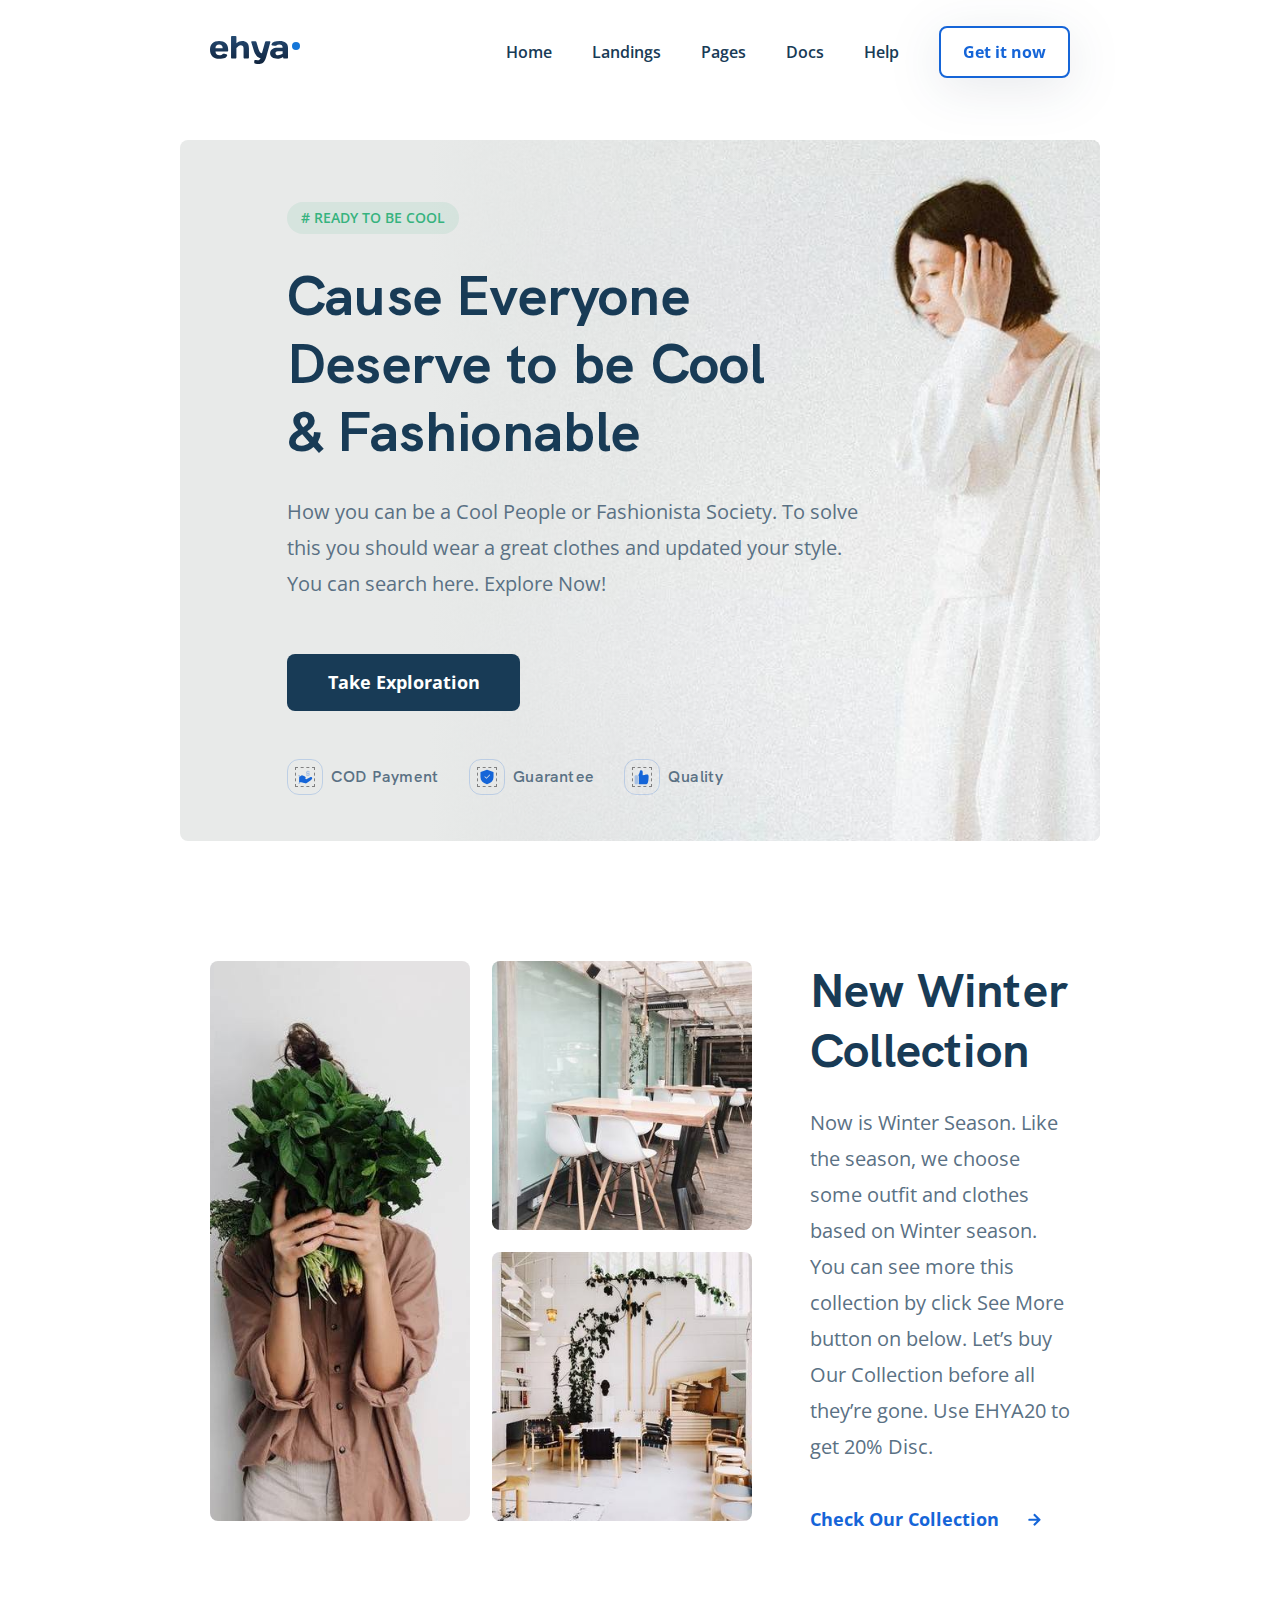
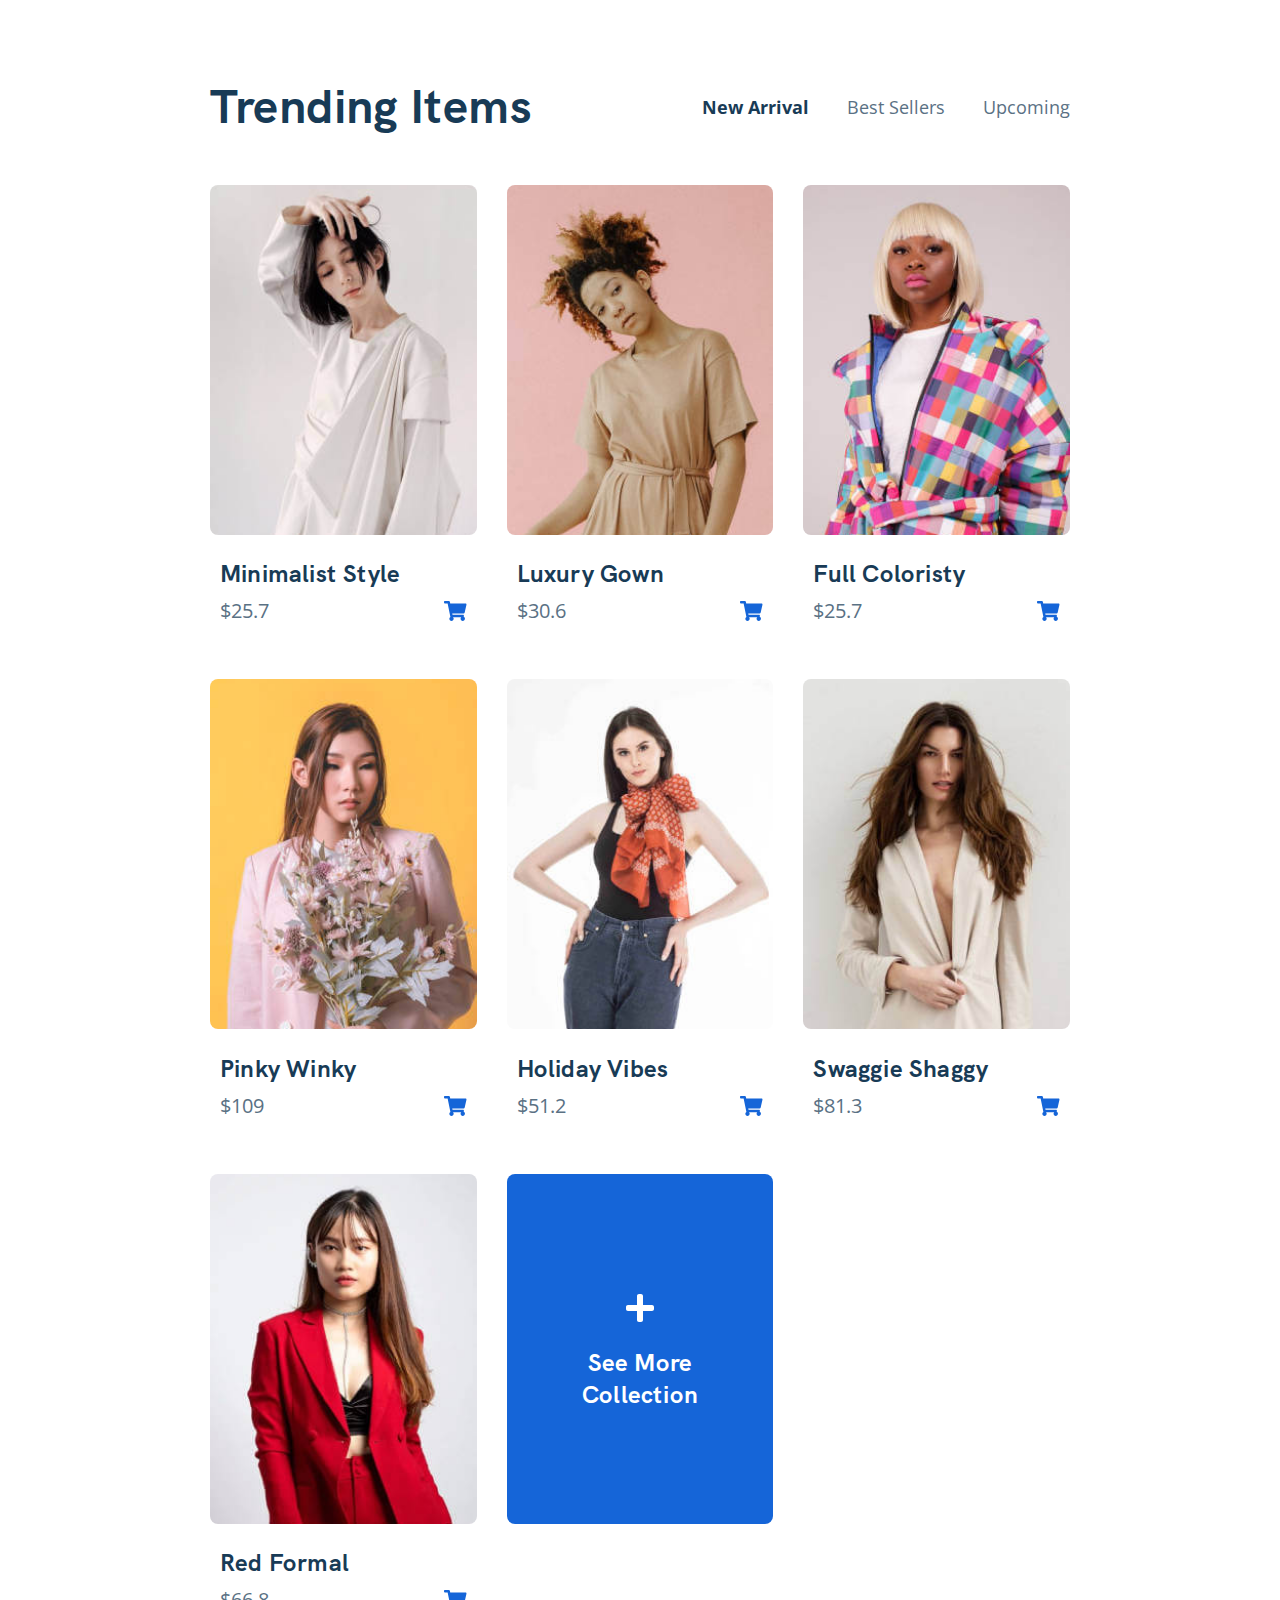
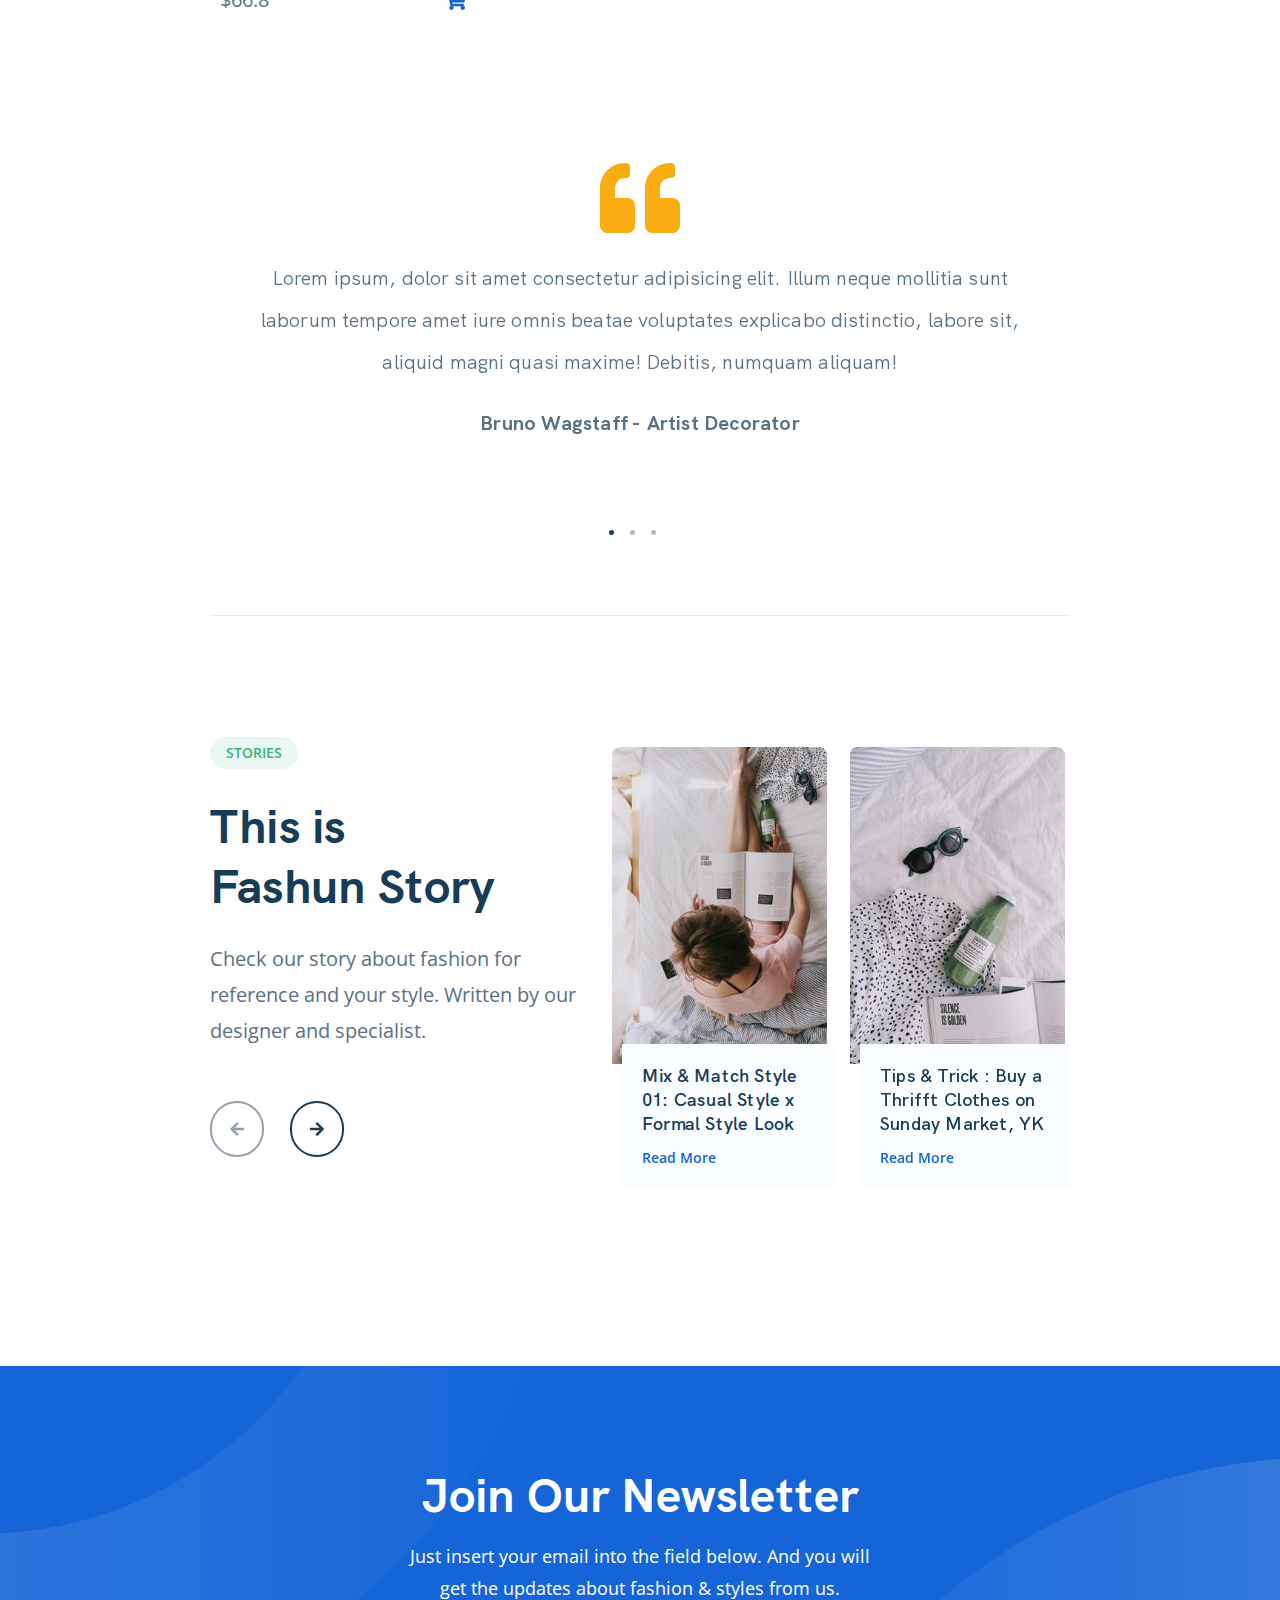
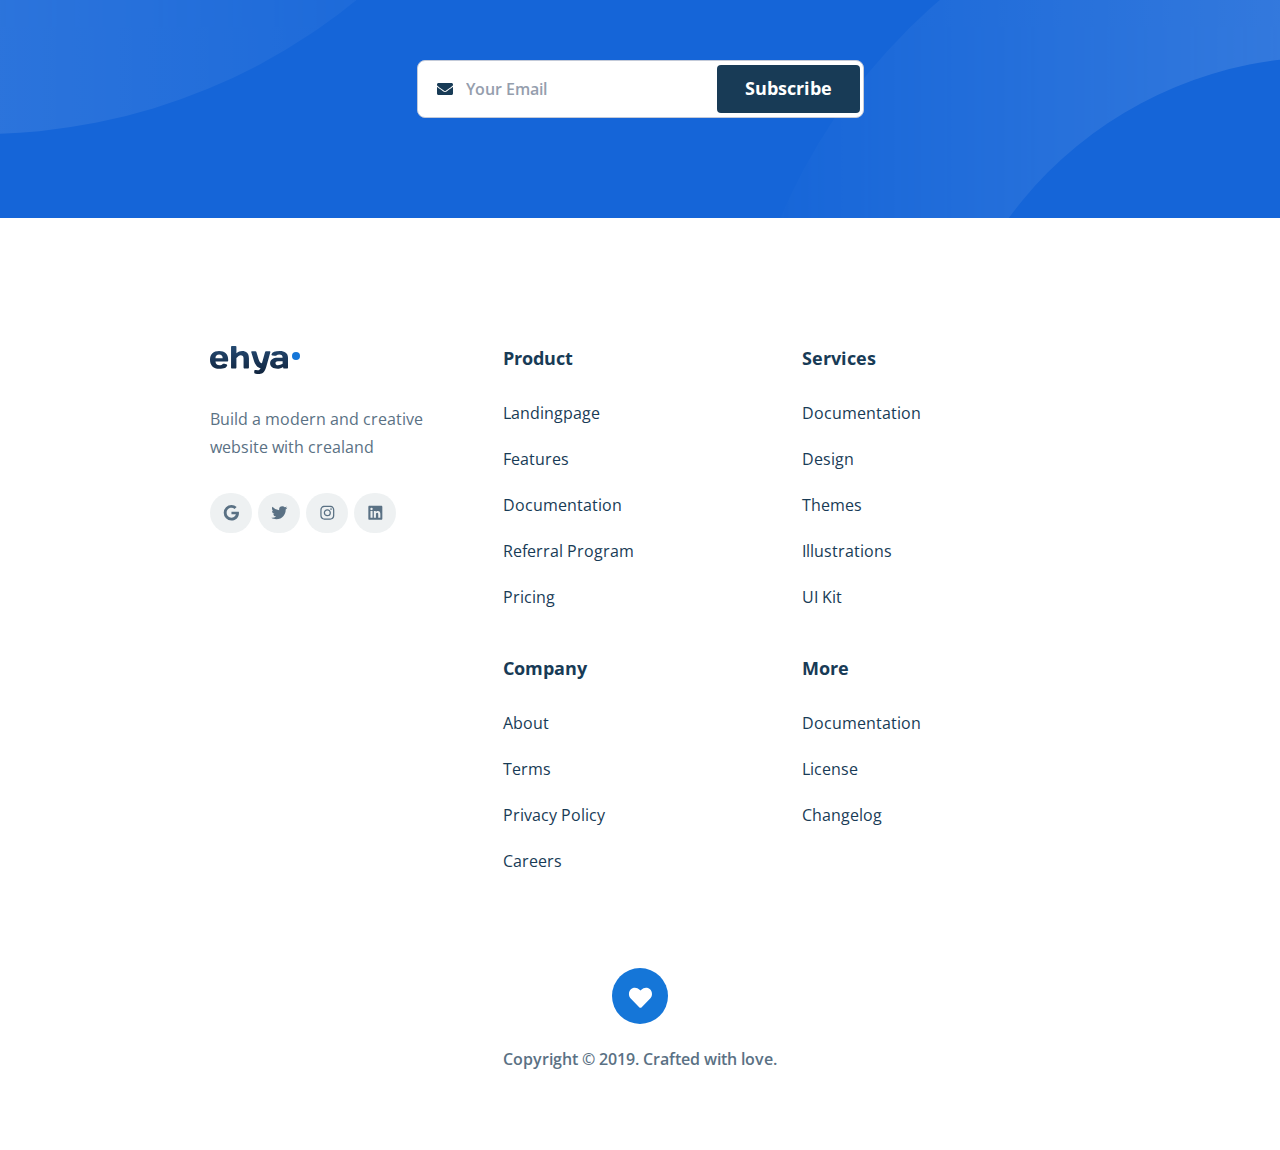
==== commit 34a1f2b7: "fix: last correction" ====
--- a/index.html
+++ b/index.html
@@ -135,9 +135,10 @@
     <div class="hero">
       <div class="hero__container">
         <div class="hero__background">
-          <picture class="hero__background-image">
+          <picture>
             <source srcset="img/hero/hero-bg.jpg" media="(min-width: 769px)" />
             <img
+              class="hero__background-image"
               src="[data-uri]"
               data-src="img/hero/hero-bg-mobile.jpg"
               alt="Image: Background image"
@@ -544,7 +545,8 @@
                 />
                 <div class="history-slide__info">
                   <h3 class="history-slide__title">
-                    Tips & Trick : Buy a Thrifft Clothes on Sunday Market, YK
+                    Tips & Trick : Buy a Thrifft Clothes on Sunday
+                    Market,&nbsp;YK
                   </h3>
                   <a href="#" class="history-slide__link">Read More</a>
                 </div>
@@ -615,7 +617,7 @@
             <input
               type="email"
               class="feedback__input"
-              placeholder="Your Emaill"
+              placeholder="Your Email"
               name="email"
               required
             />
--- a/css/style.css
+++ b/css/style.css
@@ -1,2 +1,2 @@
-@font-face{font-family:'HK Grotesk';src:url("../fonts/HKGrotesk-Regular.woff2") format("woff2");src:url("../fonts/HKGrotesk-Regular.woff") format("woff");font-weight:400;font-style:normal;font-display:swap}@font-face{font-family:'HK Grotesk';src:url("../fonts/HKGrotesk-SemiBold.woff2") format("woff2");src:url("../fonts/HKGrotesk-SemiBold.woff") format("woff");font-weight:600;font-style:normal;font-display:swap}@font-face{font-family:'HK Grotesk';src:url("../fonts/HKGrotesk-Bold.woff2") format("woff2");src:url("../fonts/HKGrotesk-Bold.woff") format("woff");font-weight:700;font-style:normal;font-display:swap}*{box-sizing:border-box}html{overflow-x:hidden}body{font-family:'Open Sans', sans-serif;color:#5A7184;background-color:#fff;overflow-x:hidden}button,input{outline:none}button:active,button:focus,input:active,input:focus{outline:none}.container{max-width:1140px;margin:auto}.title{margin:0;font-family:HK Grotesk;font-style:normal;font-weight:bold;font-size:48px;line-height:60px;letter-spacing:0.2px;color:#183B56}.badge{padding:6px;display:inline-block;font-style:normal;font-weight:600;font-size:14px;line-height:20px;color:#36B37E;text-align:center;text-transform:uppercase;background:rgba(54,179,126,0.1);border-radius:2000px}/*! normalize.css v8.0.1 | MIT License | github.com/necolas/normalize.css */html{line-height:1.15;-webkit-text-size-adjust:100%}body{margin:0}main{display:block}h1{font-size:2em;margin:0.67em 0}hr{box-sizing:content-box;height:0;overflow:visible}pre{font-family:monospace, monospace;font-size:1em}a{background-color:transparent}abbr[title]{border-bottom:none;text-decoration:underline;text-decoration:underline dotted}b,strong{font-weight:bolder}code,kbd,samp{font-family:monospace, monospace;font-size:1em}small{font-size:80%}sub,sup{font-size:75%;line-height:0;position:relative;vertical-align:baseline}sub{bottom:-0.25em}sup{top:-0.5em}img{border-style:none}button,input,optgroup,select,textarea{font-family:inherit;font-size:100%;line-height:1.15;margin:0}button,input{overflow:visible}button,select{text-transform:none}button,[type="button"],[type="reset"],[type="submit"]{-webkit-appearance:button}button::-moz-focus-inner,[type="button"]::-moz-focus-inner,[type="reset"]::-moz-focus-inner,[type="submit"]::-moz-focus-inner{border-style:none;padding:0}button:-moz-focusring,[type="button"]:-moz-focusring,[type="reset"]:-moz-focusring,[type="submit"]:-moz-focusring{outline:1px dotted ButtonText}fieldset{padding:0.35em 0.75em 0.625em}legend{box-sizing:border-box;color:inherit;display:table;max-width:100%;padding:0;white-space:normal}progress{vertical-align:baseline}textarea{overflow:auto}[type="checkbox"],[type="radio"]{box-sizing:border-box;padding:0}[type="number"]::-webkit-inner-spin-button,[type="number"]::-webkit-outer-spin-button{height:auto}[type="search"]{-webkit-appearance:textfield;outline-offset:-2px}[type="search"]::-webkit-search-decoration{-webkit-appearance:none}::-webkit-file-upload-button{-webkit-appearance:button;font:inherit}details{display:block}summary{display:list-item}template{display:none}[hidden]{display:none}.header{padding:26px 0}.header-wrapper{display:flex;justify-content:space-between;align-items:center}.header-right{display:flex;align-items:center;padding-left:26px}.header-right__button{display:none}.header-menu{display:flex;justify-content:center;flex-wrap:wrap;margin:0;padding:0;list-style-type:none}.header-menu__item{font-style:normal;font-weight:600;font-size:16px;line-height:22px}.header-menu__item:not(:last-child){margin-right:40px}.header-menu__link{text-decoration:none;color:#183B56}.header__button{margin-left:40px;padding:13px;min-width:131px;background-color:#fff;border:2px solid #1565D8;border-radius:8px;filter:drop-shadow(0px 10px 25px rgba(21,37,72,0.1));font-style:normal;font-weight:bold;font-size:16px;line-height:22px;color:#1565D8}.hero{position:relative;padding-top:36px;padding-bottom:120px}.hero__background{position:absolute;top:-377px;left:358px;background:linear-gradient(270deg, rgba(238,238,238,0.0001) 67.34%, #E8EAE9 100%)}.hero__background-image{position:relative;z-index:-1}.hero__container{position:relative;width:1280px;margin:auto;padding:62px 107px 30px;overflow:hidden;background:#E8EAE9;z-index:1;border-radius:8px}.hero__info{position:relative;max-width:652px;margin-bottom:52px}.hero__badge{min-width:172px}.hero__title{margin:28px 0;max-width:480px;font-size:56px;line-height:68px}.hero__text{margin:0;max-width:590px;font-style:normal;font-weight:normal;font-size:20px;line-height:36px}.hero__button{position:relative;width:233px;margin-bottom:48px;padding:16px;background:#183B56;border-radius:8px;border:none;font-style:normal;font-weight:bold;font-size:18px;line-height:25px;text-align:center;color:#fff}.hero__list{position:relative;margin:0;padding:0;display:flex;flex-wrap:wrap;list-style-type:none}.hero__item{display:flex;align-items:center;margin-bottom:16px}.hero__item:not(:last-child){margin-right:30px}.hero__image{width:20px;height:20px;border:1px dashed grey}.hero__image-wrapper{width:36px;height:36px;display:flex;margin-right:8px;border:0.75px solid rgba(21,101,216,0.2);align-items:center;justify-content:center;border-radius:12px}.hero__advantage{font-family:HK Grotesk;font-style:normal;font-weight:600;font-size:16px;line-height:20px;letter-spacing:0.2px}.menu-button{display:none}.collection{padding-bottom:145px}.collection-wrapper{display:flex}.collection__image{width:48%;height:48%;object-fit:cover;border-radius:8px}.collection__image--big{width:48%;height:100%}.collection__image-wrapper{width:670px;height:490px;display:flex;flex-direction:column;flex-wrap:wrap;justify-content:space-between;align-content:space-between}.collection__info{max-width:392px;margin-left:58px}.collection__title{margin-bottom:24px}.collection__text{margin-top:0;margin-bottom:32px;font-style:normal;font-weight:normal;font-size:20px;line-height:36px}.collection__link{text-decoration:none;font-style:normal;font-weight:bold;font-size:18px;line-height:25px;color:#1565D8}.collection__arrow{margin-left:20px}.trends{padding-bottom:95px}.trends__top{display:flex;align-items:center;justify-content:space-between;margin-bottom:48px}.trends__card{width:100%;margin-bottom:50px}.tabs{padding:0;margin:0;display:flex;list-style-type:none}.tabs__item{font-style:normal;font-weight:normal;font-size:18px;line-height:25px}.tabs__item:not(:last-child){margin-right:38px}.tabs__item--active{font-weight:bold;color:#183B56}.card{display:none}.card--active{display:block}.card-wrapper{display:grid;grid-template-columns:repeat(4, 1fr);column-gap:30px}.card__image{margin-bottom:20px;width:100%;height:350px;border-radius:8px;object-fit:cover}.card__title{margin-top:0;margin-bottom:3px;flex-basis:100%;font-family:HK Grotesk;font-style:normal;font-weight:bold;font-size:24px;line-height:32px;letter-spacing:0.2px;color:#183B56}.card__info{display:flex;flex-wrap:wrap;justify-content:space-between}.card__price{font-style:normal;font-weight:normal;font-size:20px;line-height:36px}.card-add{display:flex;justify-content:center;padding:120px 0 30px;height:350px;background-color:#1565D8;border-radius:8px;overflow:hidden;text-decoration:none}.card-add__info{max-width:140px;display:flex;align-items:center;text-align:center;flex-direction:column}.card-add__image{margin-bottom:25px}.card-add__text{font-family:HK Grotesk;font-style:normal;font-weight:bold;font-size:24px;line-height:32px;letter-spacing:0.2px;color:#fff}.comments{padding-bottom:80px}.comments__swiper-container{margin:auto;width:800px}.comments__swiper-slide{max-width:890px;display:flex;flex-direction:column;align-items:center;text-align:center}.comments__swiper-pagination{display:flex;justify-content:center}.comments__swiper-pagination-bullet{display:inline-block;margin-right:16px;width:5px;height:5px;background:#B3BAC5;border-radius:2.5px}.comments__swiper-pagination-bullet-active{background-color:#183B56}.comments__image{margin-bottom:24px}.comments__text{margin-top:0;margin-bottom:28px;font-family:HK Grotesk;font-style:normal;font-weight:normal;font-size:20px;line-height:42px;letter-spacing:0.133333px}.comments__author{margin-bottom:53px;display:flex;flex-wrap:wrap;justify-content:center;font-family:HK Grotesk;font-style:normal;font-weight:bold;font-size:20px;line-height:24px;letter-spacing:0.2px}.history{padding-bottom:140px}.history-wrapper{padding-top:121px;display:flex;justify-content:space-between;border-top:1px solid #E5EAF4}.history__left{max-width:392px}.history__badge{min-width:88px;margin-bottom:28px}.history__title{margin-bottom:24px}.history__text{margin-top:0;margin-bottom:42px;font-style:normal;font-weight:normal;font-size:20px;line-height:36px}.history__button{width:54px;height:56px;display:inline-flex;align-items:center;justify-content:center;background-color:#fff;border:2px solid #183B56;border-radius:2000px;fill:#183B56}.history__button-prev{margin-right:22px}.history__button--disabled{border-color:#959EAD;fill:#959EAD;cursor:default}.history__icon{width:14px;height:14px;fill:inherit}.history__swiper-container{max-width:662px;margin:0}.history-slide{position:relative;width:332px;padding-bottom:158px}.history-slide__image{width:312px;height:317px;object-fit:cover;border-radius:8px 8px 0px 0px}.history-slide__info{position:absolute;top:297px;left:10px;width:312px;padding:20px;background-color:#FAFDFF}.history-slide__title{max-height:104px;margin-top:0;margin-bottom:12px;font-family:HK Grotesk;font-style:normal;font-weight:600;font-size:22px;line-height:32px;letter-spacing:0.2px;color:#183B56;overflow:hidden}.history-slide__link{font-style:normal;font-weight:600;font-size:16px;line-height:22px;text-decoration:none;color:#1565D8}.feedback{position:relative;padding:100px 0;background:#1565D8;overflow:hidden}.feedback__circle{position:absolute;width:1186px;height:1186px;border-radius:50%;display:flex;align-items:center;justify-content:center;opacity:0.2}.feedback__circle::before{content:'';width:786px;height:786px;border-radius:50%;background-color:#1565D8}.feedback__circle--first{top:-818px;left:-612px;background:linear-gradient(270deg, rgba(255,255,255,0.0001) 0%, #fff 99.73%)}.feedback__circle--second{bottom:-825px;right:-639px;background:linear-gradient(270deg, #fff 28.21%, rgba(255,255,255,0.0001) 99.73%)}.feedback-wrapper{padding-right:68px;display:flex;align-items:center;justify-content:space-between}.feedback__left{z-index:1;max-width:490px}.feedback__title{color:#fff;margin-bottom:14px}.feedback__text{margin:0;font-style:normal;font-weight:normal;font-size:18px;line-height:32px;color:#fff}.feedback__form{max-height:58px;width:447px;display:flex;flex-direction:column;position:relative}.feedback__input{width:100%;height:100%;padding:17px 155px 17px 48px;font-style:normal;font-weight:600;font-size:16px;line-height:22px;background:#fff;border:1px solid #C3CAD9;border-radius:8px}.feedback__icon{position:absolute;top:21px;left:20px;width:16px;height:16px}.feedback__button{width:143px;max-height:48px;padding:11px;position:absolute;top:5px;right:4px;bottom:5px;font-style:normal;font-weight:bold;font-size:18px;line-height:25px;text-align:center;color:#FFFFFF;background:#183B56;border-radius:4px;border:none;text-overflow:clip;white-space:nowrap;overflow:hidden;z-index:1}.invalid{color:red}.footer{padding-top:128px;padding-bottom:80px}.footer-top{display:grid;grid-template-columns:min-content repeat(4, 165px);grid-column-gap:30px}.footer__text{display:block;width:263px;margin-top:28px;margin-bottom:32px;font-style:normal;font-weight:normal;font-size:16px;line-height:28px}.footer__social{display:flex}.footer__social-link{display:flex;align-items:center;justify-content:center;width:42px;height:40px;background:rgba(90,113,132,0.1);border-radius:2000px}.footer__social-link:not(:last-child){margin-right:6px}.footer__title{margin-top:0;margin-bottom:31px;font-style:normal;font-weight:bold;font-size:18px;line-height:25px;color:#183B56}.footer__ul{margin:0;padding:0;list-style-type:none}.footer__item{font-style:normal;font-weight:normal;font-size:16px;line-height:22px}.footer__item:not(:last-child){margin-bottom:24px}.footer__link{text-decoration:none;color:#183B56}.footer-bottom{display:flex;flex-direction:column;align-items:center;padding-top:96px}.footer__image{position:relative;width:24px;height:28px;left:16px;right:16px;top:16px}.footer__image-wrapper{position:relative;width:56px;height:56px;background:#1576D8;border-radius:2000px}.footer__copyright{margin-top:24px;font-weight:600;font-size:16px;line-height:22px}@media (max-width: 1295px){.container{max-width:860px}.hero__background{left:250px}.hero__container{width:920px}.collection__image-wrapper{height:560px}.collection__info{max-width:260px}.card-wrapper{grid-template-columns:repeat(3, 1fr)}.feedback-wrapper{padding:0;flex-direction:column;text-align:center}.feedback__left{margin-bottom:56px}.footer-top{grid-template-columns:min-content 1fr 1fr}.footer__product{margin-bottom:48px}.footer__company{grid-column-start:2}}@media (min-width: 936px) and (max-width: 1295px){.history-slide__image{width:215px}.history-slide__info{width:215px}.history-slide__title{font-size:18px;line-height:24px}.history-slide__link{font-size:14px;line-height:20px}}@media (max-width: 935px){.container{max-width:700px}.header{padding:18px 0}.hero{padding:30px 0 80px}.hero__background{left:0;top:-395px}.hero__container{padding:36px 28px 20px;width:760px}.hero__info{max-width:410px;margin-bottom:36px}.hero__title{max-width:410px;margin-top:24px;margin-bottom:20px;font-size:48px;line-height:60px}.hero__text{max-width:400px;font-size:18px;line-height:32px}.hero__button{margin-bottom:40px}.tabs__item:not(:last-child){margin-right:20px}.card-wrapper{grid-template-columns:repeat(2, minmax(280px, 1fr));column-gap:48px}.comments__swiper-container{max-width:630px;width:92%}.comments__image{margin-bottom:12px}.comments__text{margin-bottom:36px}.comments__author{margin-bottom:36px}.history{padding-bottom:80px}.history-wrapper{padding-top:79px;flex-direction:column;align-items:center}.history__left{margin-bottom:36px;max-width:510px;text-align:center}.history__badge{margin-bottom:24px}.history__title{margin-bottom:16px}.history__text{margin-bottom:36px}.feedback{padding:72px 0 80px}.feedback__circle--first{top:-845px;left:-638px}.feedback__circle--second{bottom:-1078px;right:-756px}.footer{padding:64px 0}.footer-bottom{padding-top:62px}}@media (max-width: 768px){.container{max-width:672px;width:92%}.header{padding-top:26px;position:fixed;top:0;right:0;left:0;z-index:50;background-color:#fff}.header__container{max-width:650px;width:91%}.header-menu{flex-direction:column;flex-wrap:nowrap}.header-menu__item{margin-bottom:20px}.header__button{margin-left:0}.header-right{position:absolute;top:10px;right:8px;z-index:99;width:304px;padding:36px 24px;flex-direction:column;align-items:start;background-color:#fff;box-shadow:0px 16px 48px rgba(0,0,0,0.16)}.header-right--mobile--hiden{display:none}.header-right--visible{display:flex}.header-right__button{position:absolute;top:12px;right:16px;padding:0;width:24px;height:24px;display:flex;align-items:center;justify-content:center;border:none;background-color:#fff}.menu-button{display:flex;width:24px;height:24px;padding:0;align-items:center;justify-content:space-evenly;flex-direction:column;border:none;background-color:#fff}.menu-button__line{width:22px;height:2px;border-radius:2px;background-color:#3A4C66}.hero{padding-top:94px}.hero__background{top:0;left:210px}.hero__container{max-width:728px;width:96%}.collection{padding-bottom:80px}.collection-wrapper{flex-direction:column}.collection__image-wrapper{width:100%;height:490px}.collection__info{margin-left:0;margin-top:40px;max-width:none}.collection__title{margin-bottom:18px}.collection__text{margin-bottom:30px}.trends{padding-bottom:30px}.trends__title{margin-bottom:28px}.trends__top{flex-direction:column;margin-bottom:56px}.tabs__item:not(:last-child){margin-right:38px}.card-wrapper{max-width:608px;margin:auto}.history__swiper-container{max-height:968px}.history-slide{height:475px}.footer-top{padding:0 11px}.footer__text{width:253px}}@media (min-width: 769px){.header__button{cursor:pointer}.hero__button{cursor:pointer}.tabs__item{cursor:pointer}.card-add{cursor:pointer}.history__button:not(.history__button--disabled){cursor:pointer}.history__button:not(.history__button--disabled):active{background-color:#183B56;fill:#fff}.feedback__button{cursor:pointer}}@media (max-width: 660px){.card-wrapper{grid-template-columns:repeat(2, minmax(260px, 1fr));column-gap:30px}.footer{padding-top:48px}.footer-top{grid-template-columns:repeat(2, 1fr)}.footer__info{grid-row-start:3;grid-column:span 2;width:100%;display:flex;flex-direction:column;align-items:center;text-align:center}.footer__text{width:100%}.footer__product{margin-bottom:39px}.footer__company{grid-column-start:1;margin-bottom:47px}}@media (max-width: 576px){.title{font-size:28px;line-height:36px}.badge{padding:2px}.header{padding-top:18px}.hero{padding:88px 0 64px}.hero__background{margin:auto;left:auto;background:linear-gradient(180deg, rgba(238,238,238,0.0001) 47.32%, #E8EAE9 65.51%)}.hero__container{width:100%;border-radius:0;padding:380px 20px 20px;display:flex;justify-content:center;flex-wrap:wrap}.hero__info{margin-bottom:24px;text-align:center}.hero__title{margin-top:20px;font-size:32px;line-height:40px}.hero__text{font-size:16px;line-height:28px}.hero__button{padding:13px;font-size:16px;line-height:22px;margin-bottom:22px}.hero__list{max-width:300px;justify-content:space-around}.hero__item:not(:last-child){margin-right:0}.hero__image{width:14px;height:14px}.hero__image-wrapper{width:23px;height:23px;border-width:0.5px;border-radius:8px}.collection{padding-bottom:64px}.collection-wrapper{text-align:center}.collection__image{height:24%}.collection__image--big{width:100%;height:73%}.collection__image-wrapper{height:550px;flex-direction:row}.collection__info{margin-top:40px}.collection__title{margin-bottom:16px}.collection__text{margin-bottom:24px;font-size:16px;line-height:28px}.collection__link{font-size:16px;line-height:22px}.trends{padding-bottom:0}.trends__top{margin-bottom:36px}.trends__title{margin-bottom:24px}.trends__card{margin-bottom:20px}.tabs__item{font-size:16px;line-height:22px}.tabs__item:not(:last-child){margin-right:16px}.card-wrapper{grid-template-columns:repeat(2, minmax(140px, 1fr));column-gap:20px}.card__title{font-size:16px;line-height:20px}.card__image{height:260px;margin-bottom:13px}.card__info{justify-content:start}.card__price{font-size:14px;line-height:24px;margin-right:9px}.card__cart{width:14px}.card-add{padding:80px 0 15px;height:260px}.card-add__image{width:25px;height:32px}.card-add__info{max-width:110px}.card-add__text{font-size:20px;line-height:24px}.comments{padding-bottom:64px}.comments__image{width:70px;height:81px}.comments__text{margin-bottom:24px;font-size:18px;line-height:36px}.comments__author{margin-bottom:24px}.comments__author-name{flex-basis:100%}.comments__author-name::before{content:' - '}.history{padding-bottom:64px}.history-wrapper{padding-top:47px}.history__left{margin-bottom:26px}.history__badge{margin-bottom:24px}.history__title{margin-bottom:16px}.history__text{font-size:16px;line-height:28px}.history__button{width:48px;height:48px}.history__swiper-container{max-height:839px}.history-slide{width:280px;height:408px;padding-bottom:130px}.history-slide__image{width:270px;height:277px}.history-slide__info{top:257px;width:270px}.history-slide__title{font-size:20px;line-height:24px}.feedback{padding:64px 0}.feedback__circle{width:712px;height:712px}.feedback__circle::before{width:472px;height:472px}.feedback__circle--first{top:-321px;left:-552px}.feedback__circle--second{bottom:-466px;right:-566px}.feedback__left{margin-bottom:36px}.feedback__title{margin-bottom:24px}.feedback__text{font-size:16px;line-height:28px}.feedback__form{max-height:none;width:100%}.feedback__icon{top:17px}.feedback__input{height:48px;padding:13px 13px 13px 48px;font-size:16px;line-height:22px}.feedback__button{width:100%;position:relative;top:0;right:0;bottom:0;margin-top:10px}.footer__list{width:auto}.footer__list:nth-child(1){margin-bottom:39px}.footer__title{margin-bottom:20px;font-size:16px;line-height:22px}.footer__item{font-size:14px;line-height:20px}.footer__item:not(:last-child){margin-bottom:15px}.footer__text{font-size:14px;line-height:24px;margin-top:16px;margin-bottom:16px}.footer-bottom{display:none}}@media (max-width: 400px){.collection__image-wrapper{height:410px}.card-wrapper{column-gap:10px}.card__image{height:170px}.card-add{padding:40px 0 5px;height:170px}.footer-top{grid-template-columns:113px 113px 1fr}.footer__info{grid-column:span 3}}
+@font-face{font-family:'HK Grotesk';src:url("../fonts/HKGrotesk-Regular.woff2") format("woff2");src:url("../fonts/HKGrotesk-Regular.woff") format("woff");font-weight:400;font-style:normal;font-display:swap}@font-face{font-family:'HK Grotesk';src:url("../fonts/HKGrotesk-SemiBold.woff2") format("woff2");src:url("../fonts/HKGrotesk-SemiBold.woff") format("woff");font-weight:600;font-style:normal;font-display:swap}@font-face{font-family:'HK Grotesk';src:url("../fonts/HKGrotesk-Bold.woff2") format("woff2");src:url("../fonts/HKGrotesk-Bold.woff") format("woff");font-weight:700;font-style:normal;font-display:swap}*{box-sizing:border-box}html{overflow-x:hidden}body{font-family:'Open Sans', sans-serif;color:#5A7184;background-color:#fff;overflow-x:hidden}button{cursor:pointer}button:active,button:focus{outline:none}input{outline:none}input:active,input:focus{outline:none}.container{max-width:1140px;margin:auto}.title{margin:0;font-family:HK Grotesk;font-style:normal;font-weight:bold;font-size:48px;line-height:60px;letter-spacing:0.2px;color:#183B56}.badge{padding:6px;display:inline-block;font-style:normal;font-weight:600;font-size:14px;line-height:20px;color:#36B37E;text-align:center;text-transform:uppercase;background:rgba(54,179,126,0.1);border-radius:2000px}/*! normalize.css v8.0.1 | MIT License | github.com/necolas/normalize.css */html{line-height:1.15;-webkit-text-size-adjust:100%}body{margin:0}main{display:block}h1{font-size:2em;margin:0.67em 0}hr{box-sizing:content-box;height:0;overflow:visible}pre{font-family:monospace, monospace;font-size:1em}a{background-color:transparent}abbr[title]{border-bottom:none;text-decoration:underline;text-decoration:underline dotted}b,strong{font-weight:bolder}code,kbd,samp{font-family:monospace, monospace;font-size:1em}small{font-size:80%}sub,sup{font-size:75%;line-height:0;position:relative;vertical-align:baseline}sub{bottom:-0.25em}sup{top:-0.5em}img{border-style:none}button,input,optgroup,select,textarea{font-family:inherit;font-size:100%;line-height:1.15;margin:0}button,input{overflow:visible}button,select{text-transform:none}button,[type="button"],[type="reset"],[type="submit"]{-webkit-appearance:button}button::-moz-focus-inner,[type="button"]::-moz-focus-inner,[type="reset"]::-moz-focus-inner,[type="submit"]::-moz-focus-inner{border-style:none;padding:0}button:-moz-focusring,[type="button"]:-moz-focusring,[type="reset"]:-moz-focusring,[type="submit"]:-moz-focusring{outline:1px dotted ButtonText}fieldset{padding:0.35em 0.75em 0.625em}legend{box-sizing:border-box;color:inherit;display:table;max-width:100%;padding:0;white-space:normal}progress{vertical-align:baseline}textarea{overflow:auto}[type="checkbox"],[type="radio"]{box-sizing:border-box;padding:0}[type="number"]::-webkit-inner-spin-button,[type="number"]::-webkit-outer-spin-button{height:auto}[type="search"]{-webkit-appearance:textfield;outline-offset:-2px}[type="search"]::-webkit-search-decoration{-webkit-appearance:none}::-webkit-file-upload-button{-webkit-appearance:button;font:inherit}details{display:block}summary{display:list-item}template{display:none}[hidden]{display:none}.header{padding:26px 0}.header-wrapper{display:flex;justify-content:space-between;align-items:center}.header-right{display:flex;align-items:center;padding-left:26px}.header-right__button{display:none}.header-menu{display:flex;justify-content:center;flex-wrap:wrap;margin:0;padding:0;list-style-type:none}.header-menu__item{font-style:normal;font-weight:600;font-size:16px;line-height:22px}.header-menu__item:not(:last-child){margin-right:40px}.header-menu__link{text-decoration:none;color:#183B56}.header__button{margin-left:40px;padding:13px;min-width:131px;background-color:#fff;border:2px solid #1565D8;border-radius:8px;filter:drop-shadow(0px 10px 25px rgba(21,37,72,0.1));font-style:normal;font-weight:bold;font-size:16px;line-height:22px;color:#1565D8}.hero{position:relative;padding-top:36px}.hero__background{position:absolute;top:-377px;left:358px;width:1074px;height:1614px;background:linear-gradient(270deg, rgba(238,238,238,0.0001) 67.34%, #E8EAE9 100%)}.hero__background-image{width:100%;height:100%;object-fit:cover;position:relative;z-index:-1}.hero__container{position:relative;width:1280px;margin:auto;padding:62px 107px 30px;overflow:hidden;background:#E8EAE9;z-index:1;border-radius:8px}.hero__info{position:relative;max-width:652px;margin-bottom:52px}.hero__badge{min-width:172px}.hero__title{margin:28px 0;max-width:480px;font-size:56px;line-height:68px}.hero__text{margin:0;max-width:590px;font-style:normal;font-weight:normal;font-size:20px;line-height:36px}.hero__button{position:relative;width:233px;margin-bottom:48px;padding:16px;background:#183B56;border-radius:8px;border:none;font-style:normal;font-weight:bold;font-size:18px;line-height:25px;text-align:center;color:#fff}.hero__list{position:relative;margin:0;padding:0;display:flex;flex-wrap:wrap;list-style-type:none}.hero__item{display:flex;align-items:center;margin-bottom:16px}.hero__item:not(:last-child){margin-right:30px}.hero__image{width:20px;height:20px;border:1px dashed grey}.hero__image-wrapper{width:36px;height:36px;display:flex;margin-right:8px;border:0.75px solid rgba(21,101,216,0.2);align-items:center;justify-content:center;border-radius:12px}.hero__advantage{font-family:HK Grotesk;font-style:normal;font-weight:600;font-size:16px;line-height:20px;letter-spacing:0.2px}.menu-button{display:none}.collection{padding-top:120px;padding-bottom:145px}.collection-wrapper{display:flex}.collection__image{width:48%;height:48%;object-fit:cover;border-radius:8px}.collection__image--big{width:48%;height:100%}.collection__image-wrapper{width:670px;height:490px;display:flex;flex-direction:column;flex-wrap:wrap;justify-content:space-between;align-content:space-between}.collection__info{padding-top:10px;max-width:392px;margin-left:58px}.collection__title{margin-bottom:24px}.collection__text{margin-top:0;margin-bottom:42px;font-style:normal;font-weight:normal;font-size:20px;line-height:36px}.collection__link{text-decoration:none;font-style:normal;font-weight:bold;font-size:18px;line-height:25px;color:#1565D8}.collection__arrow{margin-left:24px}.trends{padding-bottom:95px}.trends__top{display:flex;align-items:center;justify-content:space-between;margin-bottom:48px}.trends__card{width:100%;margin-bottom:50px}.tabs{padding:0;margin:0;display:flex;list-style-type:none}.tabs__item{font-style:normal;font-weight:normal;font-size:18px;line-height:25px;cursor:pointer}.tabs__item:not(:last-child){margin-right:38px}.tabs__item--active{font-weight:bold;color:#183B56}.card{display:none}.card--active{display:block}.card-wrapper{display:grid;grid-template-columns:repeat(4, 1fr);column-gap:30px}.card__image{margin-bottom:20px;width:100%;height:350px;border-radius:8px;object-fit:cover}.card__title{margin-top:0;margin-bottom:3px;flex-basis:100%;font-family:HK Grotesk;font-style:normal;font-weight:bold;font-size:24px;line-height:32px;letter-spacing:0.2px;color:#183B56}.card__info{padding:0 10px;display:flex;flex-wrap:wrap;justify-content:space-between}.card__price{font-style:normal;font-weight:normal;font-size:20px;line-height:36px}.card__cart{cursor:pointer}.card-add{display:flex;justify-content:center;padding:120px 0 30px;height:350px;background-color:#1565D8;border-radius:8px;overflow:hidden;text-decoration:none;cursor:pointer}.card-add__info{max-width:140px;display:flex;align-items:center;text-align:center;flex-direction:column}.card-add__image{margin-bottom:25px}.card-add__text{font-family:HK Grotesk;font-style:normal;font-weight:bold;font-size:24px;line-height:32px;letter-spacing:0.2px;color:#fff}.comments{padding-bottom:80px}.comments__swiper-container{margin:auto;width:800px}.comments__swiper-slide{max-width:890px;display:flex;flex-direction:column;align-items:center;text-align:center}.comments__swiper-pagination{display:flex;justify-content:center}.comments__swiper-pagination-bullet{display:inline-block;margin-right:16px;width:5px;height:5px;background:#B3BAC5;border-radius:2.5px;cursor:pointer}.comments__swiper-pagination-bullet-active{background-color:#183B56}.comments__image{margin-bottom:24px}.comments__text{margin-top:0;margin-bottom:28px;font-family:HK Grotesk;font-style:normal;font-weight:normal;font-size:20px;line-height:42px;letter-spacing:0.133333px}.comments__author{margin-bottom:53px;display:flex;flex-wrap:wrap;justify-content:center;font-family:HK Grotesk;font-style:normal;font-weight:bold;font-size:20px;line-height:24px;letter-spacing:0.2px}.history{padding-bottom:140px}.history-wrapper{padding-top:121px;display:flex;justify-content:space-between;border-top:1px solid #E5EAF4}.history__left{max-width:392px}.history__badge{min-width:88px;margin-bottom:28px}.history__title{margin-bottom:24px}.history__text{margin-top:0;margin-bottom:52px;font-style:normal;font-weight:normal;font-size:20px;line-height:36px}.history__button{width:54px;height:56px;display:inline-flex;align-items:center;justify-content:center;background-color:#fff;border:2px solid #183B56;border-radius:2000px;fill:#183B56}.history__button-prev{margin-right:22px}.history__button--disabled{border-color:#959EAD;fill:#959EAD;cursor:default}.history__button:not(.history__button--disabled):active{background-color:#183B56;fill:#fff}.history__icon{width:14px;height:14px;fill:inherit}.history__swiper-container{padding-top:10px;padding-left:10px;max-width:662px;margin:0}.history-slide{position:relative;width:332px;padding-bottom:158px}.history-slide__image{width:312px;height:317px;object-fit:cover;border-radius:8px 8px 0px 0px}.history-slide__info{position:absolute;top:297px;left:10px;width:312px;padding:20px;background-color:#FAFDFF}.history-slide__title{max-height:104px;margin-top:0;margin-bottom:12px;font-family:HK Grotesk;font-style:normal;font-weight:600;font-size:22px;line-height:32px;letter-spacing:0.2px;color:#183B56;overflow:hidden}.history-slide__link{font-style:normal;font-weight:600;font-size:16px;line-height:22px;text-decoration:none;color:#1565D8}.feedback{position:relative;padding:100px 0;background:#1565D8;overflow:hidden}.feedback__circle{position:absolute;width:1186px;height:1186px;border-radius:50%;display:flex;align-items:center;justify-content:center;opacity:0.2}.feedback__circle::before{content:'';width:786px;height:786px;border-radius:50%;background-color:#1565D8}.feedback__circle--first{top:-818px;left:-612px;background:linear-gradient(270deg, rgba(255,255,255,0.0001) 0%, #fff 99.73%)}.feedback__circle--second{bottom:-825px;right:-639px;background:linear-gradient(270deg, #fff 28.21%, rgba(255,255,255,0.0001) 99.73%)}.feedback-wrapper{padding-right:68px;display:flex;align-items:center;justify-content:space-between}.feedback__left{z-index:1;max-width:490px}.feedback__title{color:#fff;margin-bottom:14px}.feedback__text{margin:0;font-style:normal;font-weight:normal;font-size:18px;line-height:32px;color:#fff}.feedback__form{max-height:58px;width:447px;display:flex;flex-direction:column;position:relative}.feedback__input{width:100%;height:100%;padding:17px 155px 17px 48px;font-style:normal;font-weight:600;font-size:16px;line-height:22px;background:#fff;border:1px solid #C3CAD9;border-radius:8px;color:#5A7184}.feedback__input::-webkit-input-placeholder{color:#959EAD}.feedback__input:-ms-input-placeholder{color:#959EAD}.feedback__input::-moz-placeholder{color:#959EAD}.feedback__input:-moz-placeholder{color:#959EAD}.feedback__icon{position:absolute;top:21px;left:20px;width:16px;height:16px}.feedback__button{width:143px;max-height:48px;padding:11px;position:absolute;top:5px;right:4px;bottom:5px;font-style:normal;font-weight:bold;font-size:18px;line-height:25px;text-align:center;color:#FFFFFF;background:#183B56;border-radius:4px;border:none;text-overflow:clip;white-space:nowrap;overflow:hidden;z-index:1}.invalid{color:red}.footer{padding-top:128px;padding-bottom:80px}.footer-top{display:grid;grid-template-columns:min-content repeat(4, 165px);grid-column-gap:30px}.footer__text{display:block;width:263px;margin-top:28px;margin-bottom:32px;font-style:normal;font-weight:normal;font-size:16px;line-height:28px}.footer__social{display:flex}.footer__social-link{display:flex;align-items:center;justify-content:center;width:42px;height:40px;background:rgba(90,113,132,0.1);border-radius:2000px}.footer__social-link:not(:last-child){margin-right:6px}.footer__title{margin-top:0;margin-bottom:31px;font-style:normal;font-weight:bold;font-size:18px;line-height:25px;color:#183B56}.footer__ul{margin:0;padding:0;list-style-type:none}.footer__item{font-style:normal;font-weight:normal;font-size:16px;line-height:22px}.footer__item:not(:last-child){margin-bottom:24px}.footer__link{text-decoration:none;color:#183B56}.footer-bottom{display:flex;flex-direction:column;align-items:center;padding-top:96px}.footer__image{position:relative;width:24px;height:28px;left:16px;right:16px;top:16px}.footer__image-wrapper{position:relative;width:56px;height:56px;background:#1576D8;border-radius:2000px}.footer__copyright{margin-top:24px;font-weight:600;font-size:16px;line-height:22px}@media (max-width: 1295px){.container{max-width:860px}.hero__background{left:250px}.hero__container{width:920px}.collection__image-wrapper{height:560px}.collection__info{padding-top:0;max-width:260px}.card-wrapper{grid-template-columns:repeat(3, 1fr)}.feedback-wrapper{padding:0;flex-direction:column;text-align:center}.feedback__left{margin-bottom:56px}.footer-top{grid-template-columns:min-content 1fr 1fr}.footer__product{margin-bottom:48px}.footer__company{grid-column-start:2}}@media (min-width: 936px) and (max-width: 1295px){.history-slide__image{width:215px}.history-slide__info{width:215px}.history-slide__title{font-size:18px;line-height:24px}.history-slide__link{font-size:14px;line-height:20px}}@media (max-width: 935px){.container{max-width:700px}.header{padding:18px 0}.hero{padding:30px 0 80px}.hero__background{left:0;top:-395px}.hero__container{padding:36px 28px 20px;width:760px}.hero__info{max-width:410px;margin-bottom:36px}.hero__title{max-width:410px;margin-top:24px;margin-bottom:20px;font-size:48px;line-height:60px}.hero__text{max-width:400px;font-size:18px;line-height:32px}.hero__button{margin-bottom:40px}.tabs__item:not(:last-child){margin-right:20px}.card-wrapper{grid-template-columns:repeat(2, minmax(280px, 1fr));column-gap:48px}.comments__swiper-container{max-width:630px;width:92%}.comments__image{margin-bottom:12px}.comments__text{margin-bottom:36px}.comments__author{margin-bottom:36px}.history{padding-bottom:80px}.history-wrapper{padding-top:79px;flex-direction:column;align-items:center}.history__left{margin-bottom:36px;max-width:510px;text-align:center;margin-left:auto;margin-right:auto}.history__badge{margin-bottom:24px}.history__title{margin-bottom:16px}.history__text{margin-bottom:36px}.feedback{padding:72px 0 80px}.feedback__circle--first{top:-845px;left:-638px}.feedback__circle--second{bottom:-1078px;right:-756px}.footer{padding:64px 0}.footer-bottom{padding-top:62px}}@media (max-width: 768px){.container{max-width:672px;width:92%}.header{padding-top:26px;position:fixed;top:0;right:0;left:0;z-index:50;background-color:#fff}.header__container{max-width:650px;width:91%}.header-menu{flex-direction:column;flex-wrap:nowrap}.header-menu__item{margin-bottom:20px}.header__button{margin-left:0}.header-right{position:absolute;top:10px;right:8px;z-index:99;width:304px;padding:36px 24px;flex-direction:column;align-items:start;background-color:#fff;box-shadow:0px 16px 48px rgba(0,0,0,0.16)}.header-right--mobile--hiden{display:none}.header-right--visible{display:flex}.header-right__button{position:absolute;top:12px;right:16px;padding:0;width:24px;height:24px;display:flex;align-items:center;justify-content:center;border:none;background-color:#fff}.menu-button{display:flex;width:24px;height:24px;padding:0;align-items:center;justify-content:space-evenly;flex-direction:column;border:none;background-color:#fff}.menu-button__line{width:22px;height:2px;border-radius:2px;background-color:#3A4C66}.hero{padding-top:94px}.hero__background{top:-10px;left:230px;width:600px;height:899px}.hero__container{max-width:728px;width:96%}.hero__item:not(:last-child){margin-right:20px}.collection{padding-bottom:80px}.collection-wrapper{flex-direction:column}.collection__image-wrapper{width:100%;height:490px}.collection__info{margin-left:0;margin-top:40px;max-width:none}.collection__title{margin-bottom:18px}.collection__text{margin-bottom:30px}.trends{padding-bottom:30px}.trends__title{margin-bottom:28px}.trends__top{flex-direction:column;margin-bottom:56px}.tabs__item:not(:last-child){margin-right:38px}.card-wrapper{max-width:608px;margin:auto}.history__swiper-container{padding:0;max-width:682px;max-height:968px}.history-slide{height:475px}.footer-top{padding:0 11px}.footer__text{width:253px}}@media (max-width: 660px){.card-wrapper{grid-template-columns:repeat(2, minmax(260px, 1fr));column-gap:30px}.footer{padding-top:48px}.footer-top{grid-template-columns:repeat(2, 1fr)}.footer__info{grid-row-start:3;grid-column:span 2;width:100%;display:flex;flex-direction:column;align-items:center;text-align:center}.footer__text{width:100%}.footer__product{margin-bottom:39px}.footer__company{grid-column-start:1;margin-bottom:47px}}@media (max-width: 576px){.title{font-size:28px;line-height:36px}.badge{padding:2px}.header{padding-top:18px}.hero{padding:88px 0 64px}.hero__background{margin:auto;left:auto;background:linear-gradient(180deg, rgba(238,238,238,0.0001) 47.32%, #E8EAE9 65.51%)}.hero__container{width:100%;border-radius:0;padding:380px 20px 20px;display:flex;justify-content:center;flex-wrap:wrap}.hero__info{margin-bottom:24px;text-align:center}.hero__title{margin-top:20px;font-size:32px;line-height:40px}.hero__text{font-size:16px;line-height:28px}.hero__button{padding:13px;font-size:16px;line-height:22px;margin-bottom:22px}.hero__list{max-width:300px;justify-content:space-around}.hero__item:not(:last-child){margin-right:0}.hero__image{width:14px;height:14px}.hero__image-wrapper{width:23px;height:23px;border-width:0.5px;border-radius:8px}.collection{padding-bottom:64px}.collection-wrapper{text-align:center}.collection__image{height:24%}.collection__image--big{width:100%;height:73%}.collection__image-wrapper{height:550px;flex-direction:row}.collection__info{margin-top:40px}.collection__title{margin-bottom:16px}.collection__text{margin-bottom:24px;font-size:16px;line-height:28px}.collection__link{font-size:16px;line-height:22px}.trends{padding-bottom:0}.trends__top{margin-bottom:36px}.trends__title{margin-bottom:24px}.trends__card{margin-bottom:20px}.tabs__item{font-size:16px;line-height:22px}.tabs__item:not(:last-child){margin-right:16px}.card-wrapper{grid-template-columns:repeat(2, minmax(140px, 1fr));column-gap:20px}.card__title{font-size:16px;line-height:20px}.card__image{height:260px;margin-bottom:13px}.card__info{padding:0;justify-content:start}.card__price{font-size:14px;line-height:24px;margin-right:9px}.card__cart{width:14px}.card-add{padding:80px 0 15px;height:260px}.card-add__image{width:25px;height:32px}.card-add__info{max-width:110px}.card-add__text{font-size:20px;line-height:24px}.comments{padding-bottom:64px}.comments__image{width:70px;height:61px}.comments__text{margin-bottom:24px;font-size:18px;line-height:36px}.comments__author{margin-bottom:24px}.comments__author-name{flex-basis:100%}.comments__author-name::before{content:' - '}.history{padding-bottom:64px}.history-wrapper{padding-top:47px}.history__left{margin-bottom:26px}.history__badge{margin-bottom:24px}.history__title{margin-bottom:16px}.history__text{font-size:16px;line-height:28px}.history__button{width:48px;height:48px}.history__swiper-container{max-height:839px}.history-slide{width:280px;height:408px;padding-bottom:130px}.history-slide__image{width:270px;height:277px}.history-slide__info{top:257px;width:270px}.history-slide__title{font-size:20px;line-height:24px}.feedback{padding:64px 0}.feedback__circle{width:712px;height:712px}.feedback__circle::before{width:472px;height:472px}.feedback__circle--first{top:-321px;left:-552px}.feedback__circle--second{bottom:-466px;right:-566px}.feedback__left{margin-bottom:36px}.feedback__title{margin-bottom:24px}.feedback__text{font-size:16px;line-height:28px}.feedback__form{max-height:none;width:100%}.feedback__icon{top:17px}.feedback__input{height:48px;padding:13px 13px 13px 48px;font-size:16px;line-height:22px}.feedback__button{width:100%;position:relative;top:0;right:0;bottom:0;margin-top:10px}.footer__list{width:auto}.footer__list:nth-child(1){margin-bottom:39px}.footer__title{margin-bottom:20px;font-size:16px;line-height:22px}.footer__item{font-size:14px;line-height:20px}.footer__item:not(:last-child){margin-bottom:15px}.footer__text{font-size:14px;line-height:24px;margin-top:16px;margin-bottom:16px}.footer-bottom{display:none}}@media (max-width: 400px){.hero__background{left:-173px;top:10px}.collection__image-wrapper{height:410px}.collection__info{display:flex;flex-direction:column;align-items:center}.collection__text{max-width:280px}.card-wrapper{column-gap:10px}.card__image{height:170px}.card-add{padding:40px 0 5px;height:170px}.feedback__form{max-width:280px}.footer-top{grid-template-columns:113px 113px 1fr}.footer__info{grid-column:span 3}}
 /*# sourceMappingURL=style.css.map */